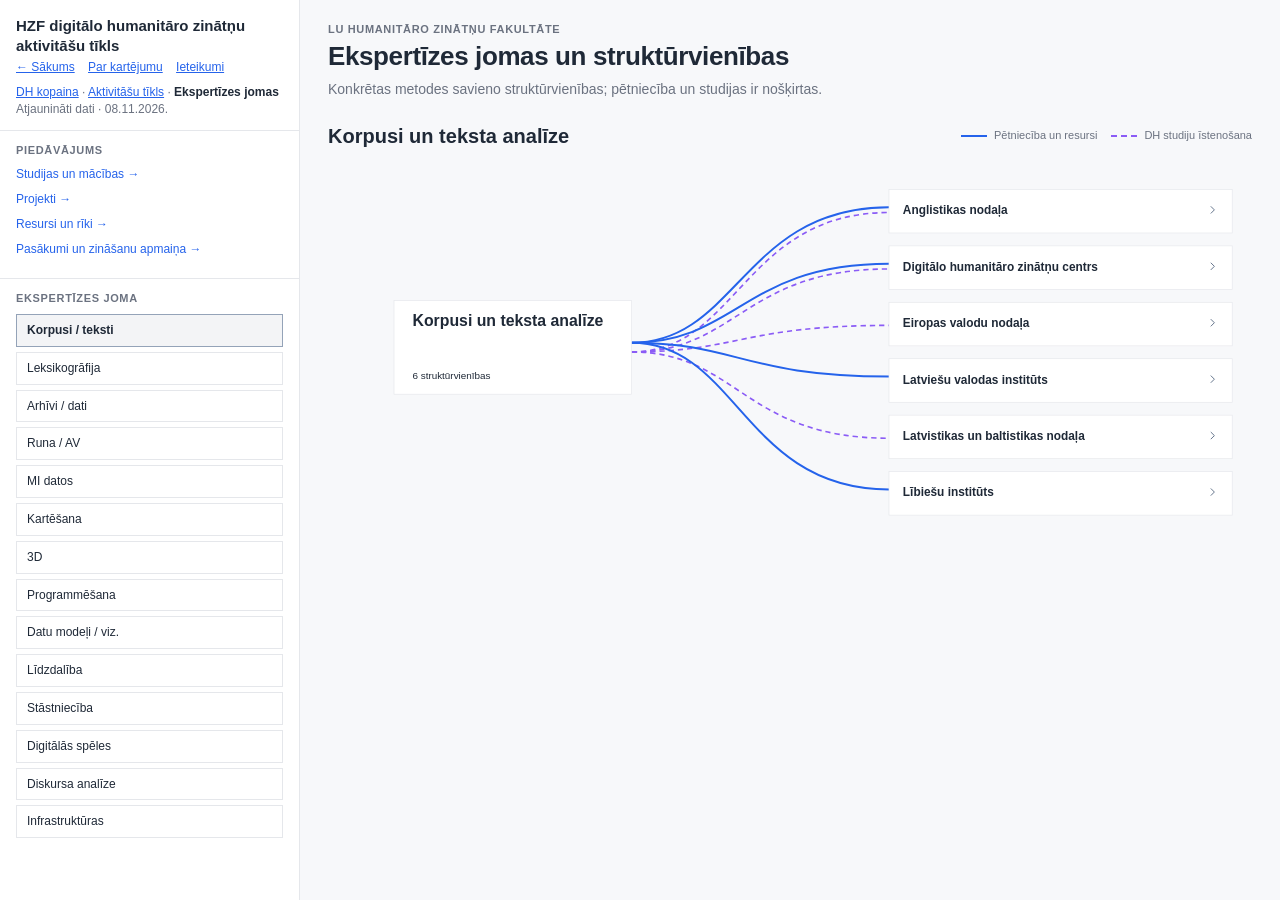
==== HZF_DH_ekspertize.html @ 389b3a1c "Remove primary examples from expertise unit cards" ====
<!DOCTYPE html>
<html lang="lv"><head><meta charset="utf-8"><meta name="viewport" content="width=device-width,initial-scale=1"><title>LU HZF · DH kartējums</title>
<style>
:root{--ink:#142e3b;--muted:#566d78;--paper:#f5f6f2;--line:#d7dfdc;--teal:#087d81;--purple:#6854a4}*{box-sizing:border-box}[hidden]{display:none!important}body{margin:0;background:var(--paper);color:var(--ink);font:16px/1.45 -apple-system,BlinkMacSystemFont,'Segoe UI',Arial,sans-serif}button,a{touch-action:manipulation}button{font:inherit;cursor:pointer}a{color:#075e6a}button:focus-visible,a:focus-visible{outline:3px solid #0d949b;outline-offset:4px}header{padding:25px 4vw 17px;display:flex;align-items:center;justify-content:space-between;gap:20px}.kicker{font-size:12px;letter-spacing:.12em;text-transform:uppercase;color:var(--muted);font-weight:650}h1{font-size:34px;line-height:1.14;letter-spacing:-.025em;margin:6px 0;font-weight:650}.subtitle{color:var(--muted);margin:0;font-size:16px}nav{display:flex;gap:6px;flex-shrink:0}nav a{text-decoration:none;padding:10px 15px;border-radius:5px;font-size:14px;color:var(--ink)}nav .active{background:var(--ink);color:white}main{max-width:1700px;margin:auto;padding:0 4vw 25px}.overview{position:relative;isolation:isolate;padding:7px 0}.branches{position:absolute;inset:0;width:100%;height:100%;z-index:-1;pointer-events:none}.domain-grid{display:grid;grid-template-columns:repeat(3,minmax(0,1fr));gap:110px 40px;padding:18px 0}.domain{position:relative;background:#fff;border:1px solid #d7dfdc;border-radius:10px;box-shadow:0 4px 16px #17333d06;padding:20px 23px 17px;text-align:left;color:var(--ink);min-height:250px;display:flex;flex-direction:column;transition:transform .15s,box-shadow .15s}.domain:hover{transform:translateY(-3px);box-shadow:0 7px 24px #17333d16}.domain:before{content:'';position:absolute;left:23px;right:23px;top:0;height:5px;border-radius:0 0 3px 3px;background:var(--accent)}.domain-top{display:flex;align-items:start;gap:12px}.domain-index{font-size:14px;color:var(--accent);font-weight:650;padding-top:5px}.domain h2{font-size:24px;line-height:1.15;font-weight:600;margin:0 0 9px;letter-spacing:-.02em}.methods{color:var(--muted);font-size:14px;margin:0 0 17px;min-height:40px}.examples{margin:0 0 14px;font-size:17px;line-height:1.45}.examples span{color:var(--accent)}.unitline{margin-top:auto;border-top:1px solid #e3e7e3;padding-top:10px;font-size:13px;color:var(--muted);line-height:1.5}.unitline b{font-weight:550;color:var(--ink)}.hub{position:absolute;left:50%;top:50%;transform:translate(-50%,-50%);padding:12px 34px;background:var(--ink);color:white;border-radius:40px;white-space:nowrap;font-size:21px;font-weight:600;letter-spacing:.04em}.hub small{font-size:12px;color:#c4d9da;font-weight:400;letter-spacing:0;margin-left:16px}.microlegend{display:flex;align-items:center;justify-content:space-between;gap:15px;flex-wrap:wrap;color:var(--muted);font-size:12px;padding:8px 0 0}.microlegend a{text-decoration:none}.subtle{color:var(--muted);font-size:13px}.quietbutton{border:1px solid var(--line);border-radius:5px;background:transparent;color:var(--ink);padding:6px 11px;font-size:13px}.methodbar{display:flex;flex-wrap:wrap;gap:7px;padding:12px 0 18px;border-bottom:1px solid var(--line)}.methodbar button{background:transparent;border:1px solid #c9d6d5;color:var(--ink);border-radius:30px;padding:8px 15px;font-size:14px}.methodbar button[aria-pressed=true]{background:var(--ink);color:white;border-color:var(--ink)}.focusheader{display:flex;justify-content:space-between;align-items:center;margin-top:17px;gap:20px}.focusheader h2{font-size:25px;letter-spacing:-.02em;margin:0;font-weight:600}.legend{display:flex;flex-wrap:wrap;align-items:center;gap:19px;font-size:12px;color:var(--muted)}.legend span{display:flex;align-items:center;gap:7px}.line{width:26px;height:0;border-top:3px solid var(--teal);display:inline-block}.line.study{border-color:var(--purple);border-top-style:dashed}.flow{width:100%;display:block;height:auto;min-height:280px}.flow text{font-family:-apple-system,BlinkMacSystemFont,'Segoe UI',Arial,sans-serif;fill:var(--ink)}.node{cursor:pointer}.node:hover rect{stroke:#3c6e77;stroke-width:2}.faint{opacity:.24}.blank{padding:50px;text-align:center;color:var(--muted)}.hint{font-size:12px;color:var(--muted);margin:0}.actions{display:flex;gap:15px;align-items:center}.scope{margin-top:16px;border-top:1px solid var(--line);padding-top:12px}.scope summary{font-size:13px;color:var(--muted);cursor:pointer}.scope p{font-size:13px;color:var(--muted);max-width:1100px}.scope a{overflow-wrap:anywhere}.scope .extras{display:flex;gap:18px;flex-wrap:wrap}dialog{border:1px solid var(--line);border-radius:9px;width:calc(100% - 40px);max-width:850px;max-height:88vh;background:#fff;color:var(--ink);padding:25px;box-shadow:0 15px 100px #142e3b45}dialog::backdrop{background:#142e3b77}.dhead{display:flex;justify-content:space-between;align-items:start;gap:20px;padding-bottom:10px}dialog h2{margin:5px 0 0;font-size:25px;line-height:1.25}dialog h3{font-size:17px;margin:10px 0}.entry{padding:17px 0;border-top:1px solid var(--line)}.entry p{font-size:14px;margin:6px 0}.tags{display:flex;gap:6px;flex-wrap:wrap;font-size:11px;color:var(--muted)}.tags span{background:#edf2f1;padding:3px 6px;border-radius:3px}.entry details{font-size:12px;margin-top:10px}.entry details li{overflow-wrap:anywhere;margin:5px 0}.entry details summary{cursor:pointer;color:#526e78}.dintro{font-size:14px;color:var(--muted);margin-bottom:17px}.unitfilters{display:flex;flex-wrap:wrap;gap:8px;margin:12px 0}.unitfilters button{border:1px solid var(--line);background:transparent;border-radius:5px;padding:7px 10px;font-size:12px}.unitfilters .selected{background:#e5f0ef;border-color:#568a8b}.printonly{display:none}footer{display:flex;justify-content:space-between;gap:15px;flex-wrap:wrap;font-size:11px;color:var(--muted);margin-top:16px}.overview-title{display:none}
@media(min-width:1600px){.domain{min-height:280px}.domain h2{font-size:28px}.examples{font-size:20px}.unitline{font-size:14px}}
@media(max-width:1100px){header{align-items:start}h1{font-size:28px}nav a{padding:8px 10px}.domain-grid{gap:90px 22px}.domain{padding:18px;min-height:270px}.domain:before{left:18px;right:18px}.domain h2{font-size:21px}.examples{font-size:16px}.unitline{font-size:12px}.hub{font-size:18px}.hub small{display:none}}
@media(max-width:760px){header{flex-direction:column;padding:23px 20px 10px;gap:12px}h1{font-size:27px}main{padding:0 20px 24px}.subtitle{font-size:14px}.domain-grid{grid-template-columns:1fr;gap:16px}.domain{min-height:0}.domain h2{font-size:24px}.methods{min-height:0}.unitline{font-size:13px}.branches,.hub{display:none}.domain-grid{padding-top:14px}.domain-index{font-size:12px}.focusheader{display:block}.legend{margin-top:12px}.methodbar{gap:6px}.methodbar button{font-size:12px;padding:7px 11px}.focusheader h2{font-size:22px}.microlegend{display:block}.microlegend .actions{margin:10px 0}.flow{min-height:0}.scope .extras{display:grid}}
@media print{@page{size:A3 landscape;margin:12mm}*{-webkit-print-color-adjust:exact;print-color-adjust:exact}body{background:var(--paper)}header{padding:0 0 12px}main{padding:0}nav,.actions,.scope,footer,.methodbar,.hint,.microlegend,.dhead button{display:none!important}.domain-grid{gap:82px 25px;padding:10px 0}.domain{min-height:225px;box-shadow:none}.domain h2{font-size:23px}.hub{font-size:18px}.hub small{display:none}.overview{break-inside:avoid}.flow{max-height:600px}.focusheader{margin-top:0}.subtitle{font-size:14px}.domain .unitline{font-size:12px}}

/* Shared appearance with the activity network. */
:root{--ink:#1f2937;--muted:#6b7280;--paper:#f7f8fa;--line:#e5e7eb;--teal:#2563eb;--purple:#8b5cf6}
html,body{height:100%;font-family:-apple-system,BlinkMacSystemFont,"Segoe UI",Roboto,Helvetica,Arial,sans-serif}
body{font-size:14px;line-height:1.4}a{color:#2563eb}
#app{display:flex;height:100vh;overflow:hidden}#sidebar{width:300px;min-width:300px;background:#fff;border-right:1px solid var(--line);overflow:auto}
#sidebar h1{font-size:15px;letter-spacing:0;margin:0;padding:16px 16px 4px;line-height:1.3;font-weight:700}
#sidebar .sub{font-size:12px;color:var(--muted);padding:0 16px 12px}nav{display:inline;line-height:1.45}nav a{padding:0;border-radius:0;font-size:12px;color:#2563eb;text-decoration:underline}nav .active{background:transparent;color:var(--ink);text-decoration:none;font-weight:700;pointer-events:none}
.side-section{padding:12px 16px;border-top:1px solid var(--line)}.side-section h2{font-size:11px;text-transform:uppercase;letter-spacing:.06em;color:var(--muted);margin:0 0 8px}.side-note{font-size:12px;color:var(--muted);margin:8px 0;line-height:1.5}.side-link{font-size:12px}.key{display:flex;align-items:center;gap:9px;font-size:13px;margin:8px 0}.key-dot{width:12px;height:12px;border-radius:50%;background:#10b981}.key-diamond{width:11px;height:11px;background:#2563eb;transform:rotate(45deg)}
main{flex:1;min-width:0;max-width:none;padding:0 28px 20px;overflow:auto;margin:0}header{padding:22px 0 14px;display:block}.kicker{font-size:11px;letter-spacing:.06em}h1{font-size:26px;font-weight:600;margin:5px 0 8px;letter-spacing:-.015em}.subtitle{font-size:14px}
.domain-grid{gap:82px 22px;padding:16px 0}.domain{border:1px solid var(--line);border-radius:8px;box-shadow:none;padding:18px 18px 14px;min-height:248px}.domain:hover{transform:none;box-shadow:0 3px 14px #0000000d;border-color:#10b981}.domain:before{height:3px;left:18px;right:18px}.domain-index{font-size:12px;padding-top:3px}.domain h2{font-size:21px;font-weight:600;letter-spacing:-.01em}.methods{font-size:12px;min-height:34px;margin-bottom:13px}.examples{font-size:15px}.examples span{color:#047857}.unitline{font-size:12px;border-color:var(--line)}.hub{background:#fff;border:1px solid var(--line);color:var(--ink);border-radius:8px;font-size:17px;padding:10px 23px;letter-spacing:0}.hub small{color:var(--muted);font-size:11px}.branches path{stroke:#cbd5e1}.microlegend{font-size:11px}.quietbutton{background:#fff;border-radius:6px}.methodbar{padding:0;border:0;display:grid;gap:5px}.methodbar button{font-size:12px;text-align:left;padding:7px 10px;border:1px solid var(--line);border-radius:6px;background:#fff}.methodbar button:hover{background:#f3f4f6}.methodbar button[aria-pressed=true]{background:#ecfdf5;color:#065f46;border-color:#10b981;font-weight:600}.focusheader{margin-top:8px}.focusheader h2{font-size:20px;letter-spacing:0}.legend{font-size:11px;gap:14px}.line{border-color:#2563eb;border-width:2px}.line.study{border-color:#8b5cf6}.flow{min-height:0}.hint{font-size:11px}.scope p,.scope summary{font-size:12px}.tags span{background:#f3f4f6}dialog{border-color:var(--line);box-shadow:0 6px 24px #00000020;border-radius:10px}dialog::backdrop{background:#11182766}.unitfilters .selected{background:#ecfdf5;border-color:#10b981}footer{font-size:11px}
@media(min-width:1600px){.domain{min-height:260px}.domain h2{font-size:23px}.examples{font-size:16px}}
@media(max-width:1150px) and (min-width:901px){main{padding:0 20px 20px}.domain-grid{grid-template-columns:repeat(2,minmax(0,1fr));gap:18px}.hub,.branches{display:none}.domain{min-height:240px}.focusheader{display:block}.legend{margin-top:10px}}
@media(max-width:900px){html,body{height:auto}#app{display:block;height:auto;overflow:visible}#sidebar{width:100%;min-width:0;overflow:visible}main{overflow:visible;padding:0 20px 20px}header{padding:20px 0 12px}.side-section{padding:10px 16px}#methodSection .methodbar{display:flex;flex-wrap:wrap}#sidebar .side-section:not(#methodSection){display:none}.domain-grid{grid-template-columns:repeat(2,minmax(0,1fr));gap:16px}.hub,.branches{display:none}.domain{min-height:230px}.focusheader{display:block}.legend{margin-top:10px}}
@media(max-width:600px){.domain-grid{grid-template-columns:1fr}.domain{min-height:0}.domain h2{font-size:21px}h1{font-size:24px}.unitline{font-size:12px}.flow{min-height:0}}
@media print{html,body{height:auto}#app{display:block;height:auto;overflow:visible}#sidebar{display:none!important}main{overflow:visible;padding:0}header{padding-top:0}.domain-grid{grid-template-columns:repeat(3,minmax(0,1fr));gap:82px 22px}.hub,.branches{display:block}.domain{min-height:230px}.flow{max-height:600px}}


.course-span{display:flex;align-items:center;gap:24px;justify-content:space-between;padding:16px 18px;margin:18px 0 12px;border:1px solid #e5e7eb;border-left:3px solid #8b5cf6;border-radius:8px;background:#fff}.course-span h2{font-size:17px;margin:0 0 7px}.course-span p{font-size:13px;margin:0;max-width:950px}.course-span .side-note{font-size:11px;margin-top:7px}.course-span button{flex-shrink:0}@media(max-width:760px){.course-span{display:block}.course-span button{margin-top:12px}}

.education-block{margin:18px 0 12px}.education-block>h2{font-size:17px;margin:0 0 10px}.education-grid{display:grid;grid-template-columns:1fr 1fr;gap:18px}.education-grid .course-span{margin:0;display:flex;flex-direction:column;align-items:flex-start;justify-content:space-between;gap:12px;padding:14px 17px}.course-span h3{font-size:16px;margin:0 0 8px}.education-grid .course-span p{font-size:12px}.education-grid .course-span .side-note{font-size:11px}.education-grid .quietbutton{font-size:12px}@media(max-width:1000px){.education-grid{grid-template-columns:1fr}}

.domain-icon{width:25px;height:25px;display:block;color:#64748b}.domain-index{padding-top:0;flex-shrink:0}.domain-top{gap:10px}

.domain,.hub,.course-span,dialog,.quietbutton,.methodbar button,.unitfilters button,.tags span{border-radius:0}.domain:before{display:none}.domain:hover{border-color:#94a3b8;box-shadow:none}.course-span{border-left:1px solid #e5e7eb}.methodbar button[aria-pressed=true]{background:#f3f4f6;border-color:#94a3b8;color:#1f2937}.flow rect{rx:0}

/* Compact overview: six thematic panels around one faculty hub. */
body[data-mode="map"] .overview{max-width:1100px;margin:10px auto 0;padding:25px 0}
body[data-mode="map"] .domain-grid{grid-template-columns:repeat(3,minmax(0,1fr));grid-template-rows:152px 152px;gap:110px 42px;padding:0}
body[data-mode="map"] .domain{min-height:0;height:100%;padding:23px 26px;display:flex;flex-direction:column;justify-content:center;align-items:flex-start;background:#fff;border:1px solid #d9dee5;border-radius:0;box-shadow:none}
body[data-mode="map"] .domain:hover{border-color:#94a3b8;background:#fbfcfd}
body[data-mode="map"] .domain h2{font-size:21px;line-height:1.2;margin:0 0 11px;letter-spacing:-.01em}
body[data-mode="map"] .domain .methods{font-size:13px;line-height:1.45;margin:0;min-height:0;color:#6b7280}
body[data-mode="map"] .hub{display:block;position:absolute;left:50%;top:50%;transform:translate(-50%,-50%);padding:11px 28px;background:#fff;color:#1f2937;border:1px solid #d9dee5;border-radius:0;font-size:22px;font-weight:600;letter-spacing:0;white-space:nowrap}
body[data-mode="map"] .branches{display:block}
body[data-mode="map"] .education-block{max-width:1100px;margin:16px auto 0}
@media(max-width:1150px) and (min-width:901px){body[data-mode="map"] .domain-grid{gap:100px 22px;grid-template-rows:160px 160px}body[data-mode="map"] .domain{padding:17px}body[data-mode="map"] .domain h2{font-size:18px}body[data-mode="map"] .domain .methods{font-size:12px}}
@media(max-width:900px){body[data-mode="map"] .domain-grid{gap:90px 24px}body[data-mode="map"] .domain{padding:18px}body[data-mode="map"] .domain h2{font-size:18px}}
@media(max-width:700px){body[data-mode="map"] .overview{padding:12px 0}body[data-mode="map"] .domain-grid{grid-template-columns:1fr;grid-template-rows:none;gap:14px}body[data-mode="map"] .domain{min-height:115px;padding:20px}body[data-mode="map"] .domain h2{font-size:20px}body[data-mode="map"] .hub,body[data-mode="map"] .branches{display:none}}
@media print{body[data-mode="map"] .domain-grid{grid-template-columns:repeat(3,minmax(0,1fr));grid-template-rows:152px 152px;gap:110px 42px}body[data-mode="map"] .hub,body[data-mode="map"] .branches{display:block}}


body[data-mode="map"] .domain{background:#fff;border-color:var(--group-ink)}body[data-mode="map"] .domain:hover{background:#fff;border-color:var(--group-ink);box-shadow:0 0 0 1px var(--group-ink)}body[data-mode="map"] .domain-heading{display:flex;align-items:flex-start;gap:12px;margin-bottom:12px}body[data-mode="map"] .domain-heading h2{color:var(--group-ink);margin:0}body[data-mode="map"] .domain .domain-icon{color:var(--group-ink);width:27px;height:27px;flex-shrink:0}body[data-mode="map"] .domain .methods{color:#52616f}.domain-heading{width:100%}

.overview-filters{display:flex;gap:8px;flex-wrap:wrap;margin:8px 0 4px}.overview-filters button{font-size:13px;padding:8px 15px;background:#fff;border:1px solid #d9dee5;border-radius:0;color:#4b5563}.overview-filters button[aria-pressed=true]{background:#1f2937;color:#fff;border-color:#1f2937}body[data-mode="map"] .domain{padding:18px 24px}body[data-mode="map"] .domain-heading{margin-bottom:8px}.domain-total{font-size:11px;margin-top:10px;color:var(--group-ink)}.empty-domain{opacity:.45}body[data-mode="map"] .hub{padding:10px 25px;font:600 20px -apple-system,BlinkMacSystemFont,"Segoe UI",Arial,sans-serif;cursor:pointer}#overviewCount{display:block;font-size:11px;font-weight:400;color:#6b7280;margin-top:5px}body[data-mode="map"] .domain-grid{grid-template-rows:170px 170px;gap:110px 42px}
@media(max-width:1150px) and (min-width:901px){body[data-mode="map"] .domain-grid{gap:100px 22px;grid-template-rows:180px 180px}body[data-mode="map"] .domain{padding:16px}}
@media(max-width:700px){body[data-mode="map"] .domain-grid{grid-template-rows:none;gap:14px}body[data-mode="map"] .domain{height:auto;min-height:135px}body[data-mode="map"] .hub{display:block;position:static;transform:none;margin:20px auto 0}.overview-filters button{font-size:12px;padding:8px 11px}}


.overview-filters a{font-size:13px;padding:8px 14px;background:#fff;border:1px solid #d9dee5;color:#2563eb;text-decoration:none}.overview-filters a:hover{background:#f3f4f6}.offer-nav a{display:block;font-size:12px;margin:8px 0;text-decoration:none}@media(max-width:900px){#sidebar .offer-nav{display:block!important}}

body[data-mode="map"] .domain-grid{grid-template-rows:190px 190px}body[data-mode="map"] .domain{padding:22px 24px;justify-content:flex-start;align-items:stretch}body[data-mode="map"] .domain-heading{height:52px;min-height:52px;margin:0 0 12px;align-items:flex-start}body[data-mode="map"] .domain-heading h2{font-size:20px;line-height:25px}body[data-mode="map"] .domain .domain-icon{width:27px;height:27px;flex:0 0 27px}body[data-mode="map"] .domain .methods{height:39px;min-height:39px;font-size:13px;line-height:19px}body[data-mode="map"] .domain-total{margin-top:auto;font-size:11px;line-height:16px}
@media(max-width:1150px) and (min-width:901px){body[data-mode="map"] .domain-grid{grid-template-rows:220px 220px}body[data-mode="map"] .domain{padding:18px 16px}body[data-mode="map"] .domain-heading{height:75px;min-height:75px;gap:9px}body[data-mode="map"] .domain-heading h2{font-size:17px;line-height:23px}body[data-mode="map"] .domain .methods{font-size:12px;height:52px;min-height:52px;line-height:17px}}
@media(max-width:900px) and (min-width:701px){body[data-mode="map"] .domain-grid{grid-template-rows:220px 220px}body[data-mode="map"] .domain{padding:18px 16px}body[data-mode="map"] .domain-heading{height:75px;min-height:75px;gap:9px}body[data-mode="map"] .domain-heading h2{font-size:17px;line-height:23px}body[data-mode="map"] .domain .methods{font-size:12px;height:52px;min-height:52px;line-height:17px}}
@media(max-width:700px){body[data-mode="map"] .domain-grid{grid-template-rows:none;grid-auto-rows:184px}body[data-mode="map"] .domain{height:184px;min-height:184px;padding:20px}body[data-mode="map"] .domain-heading{height:52px;min-height:52px}body[data-mode="map"] .domain-heading h2{font-size:18px;line-height:24px}body[data-mode="map"] .domain .methods{height:42px;min-height:42px;font-size:12px;line-height:18px}}


body[data-mode="map"] .domain-grid{row-gap:150px}body[data-mode="map"] .hub{width:300px;padding:4px 12px 8px;background:#fff;border:0}.hzf-logo{display:block;width:100%;height:auto}#overviewCount{margin-top:0}@media(max-width:700px){body[data-mode="map"] .domain-grid{row-gap:14px}body[data-mode="map"] .hub{max-width:100%;margin:18px auto 0}}

.entry,.offer{position:relative}.affiliation-dot{position:absolute;right:14px;top:14px;width:9px;height:9px;border-radius:50%;background:#9ca3af;box-shadow:0 0 0 3px #fff}.affiliation-dot.active{background:#16a34a}.affiliation-dot:focus-visible{outline:2px solid #2563eb;outline-offset:3px}.entry .tags,.offer-top{padding-right:20px}.course-meta{font-size:12px;color:#566273;margin:6px 0 12px}
</style></head><body data-mode="expert">
<div id="app"><aside id="sidebar">
<h1>HZF digitālo humanitāro zinātņu aktivitāšu tīkls</h1>
<div class="sub"><a href="index.html" style="display:inline-block;margin-bottom:8px">← Sākums</a> <a href="par-kartejumu.html" style="display:inline-block;margin-left:10px;font-size:12px">Par kartējumu</a> <a href="ieteikumi.html" style="margin-left:10px;font-size:12px">Ieteikumi</a><br><nav aria-label="Skati"><a href="HZF_DH_karte.html" id="navMap">DH kopaina</a><span> · </span><a href="HZF_DH_tikls.html" id="navNetwork">Aktivitāšu tīkls</a><span> · </span><a href="HZF_DH_ekspertize.html" id="navExpert">Ekspertīzes jomas</a></nav><br>Atjaunināti dati · 08.11.2026.</div>
<section class="side-section offer-nav"><h2>Piedāvājums</h2><a href="HZF_DH_piedavajums.html?sadala=studies">Studijas un mācības →</a><a href="HZF_DH_piedavajums.html?sadala=projects">Projekti →</a><a href="HZF_DH_piedavajums.html?sadala=resources">Resursi un rīki →</a><a href="HZF_DH_piedavajums.html?sadala=events">Pasākumi un zināšanu apmaiņa →</a></section><section class="side-section" id="methodSection" hidden><h2>Ekspertīzes joma</h2><div class="methodbar" id="methods" aria-label="Izvēlēties ekspertīzes jomu"></div></section>


</aside><main><header><div><div class="kicker">LU Humanitāro zinātņu fakultāte</div><h1 id="pageTitle"></h1><p class="subtitle" id="pageSub"></p></div></header>
<div class="overview-filters" id="overviewFilters" aria-label="Piedāvājuma saraksti"><a href="HZF_DH_piedavajums.html?sadala=studies">Studijas un mācības →</a><a href="HZF_DH_piedavajums.html?sadala=projects">Projekti →</a><a href="HZF_DH_piedavajums.html?sadala=resources">Resursi un rīki →</a><a href="HZF_DH_piedavajums.html?sadala=events">Pasākumi un zināšanu apmaiņa →</a></div><section id="overview" class="overview" aria-label="Sešas DH darbības jomu grupas"><svg class="branches" viewBox="0 0 1400 700" preserveAspectRatio="none" aria-hidden="true"><g fill="none" stroke="#b7cbca" stroke-width="2"><path d="M700 350 C700 300 220 360 220 220"/><path d="M700 350 L700 220"/><path d="M700 350 C700 300 1180 360 1180 220"/><path d="M700 350 C700 400 220 340 220 480"/><path d="M700 350 L700 480"/><path d="M700 350 C700 400 1180 340 1180 480"/></g></svg><div class="domain-grid" id="domains"></div><button type="button" class="hub" id="overviewHub" aria-label="LU Humanitāro zinātņu fakultāte; atvērt visus ierakstus"><img class="hzf-logo" src="[data-uri]" alt="Latvijas Universitātes Humanitāro zinātņu fakultāte"></button></section>
<section id="expert" hidden><div class="focusheader"><h2 id="focusTitle"></h2><div class="legend"><span><i class="line"></i>Pētniecība un resursi</span><span><i class="line study"></i>DH studiju īstenošana</span></div></div><div id="flowWrap"></div></section>



</main></div>
<dialog id="details" aria-labelledby="dialogTitle"><div class="dhead"><div><div class="kicker" id="dialogKicker"></div><h2 id="dialogTitle"></h2></div><button class="quietbutton" id="close" type="button">Aizvērt</button></div><div id="dialogBody"></div></dialog>
<script>
const DATA={"date":"08.11.2026.","basis":"Nodaļu veidnes un doktorantes apkopojums; avotu papildinājumi 07.–08.11.2026.","records":[{"id":"P3","name":"Latviešu diasporas identitātes transformācija: teksts, valoda, digitālā vide (LATDIT)","type":"Projekts","depts":["Anglistikas nodaļa"],"expertUnits":["Anglistikas nodaļa"],"roles":{"Anglistikas nodaļa":"Struktūrvienības norādīta saikne"},"kws":["angļu valoda","latviešu valoda","identitāte un sabiedrība"],"sourceSheet":"Projekti","sourceRow":3,"provenance":"Nodaļu apkopojums","sourceFiles":["DH-aktivitātes-Anglistikas-nodaļa.docx"],"sourceUrls":["https://latdit.lu.lv/"],"period":"2024-09-01 – 2026-02-28","lifecycle":"Noslēgts pēc norādītā termiņa","availability":"","linkStatus":"Korpusa tiešās piekļuves saite nav norādīta","linkNote":"Projekta lapā par piekļuvi precīzākiem korpusa metadatiem norādīta saziņa ar zinātnisko grupu.","affiliation":"","layer":"research","areas":["corpus"],"description":"Projekts un tā digitālais rezultāts – LATDIT korpuss ar latviešu izcelsmes autoru dažādu žanru tekstiem angļu valodā. Korpuss sadalīts piecos subkorpusos: Digitālie teksti, Literārie teksti, Mācību grāmatas, Pētnieciskie teksti un Žurnāli.","affiliationVerified":false,"affiliationEvidence":"Piederības norāde projekta avotā nav atsevišķi pārbaudīta.","resourceName":"LATDIT korpuss","sourceReferences":[{"sheet":"Projekti","row":3},{"sheet":"Digitālie resursi","row":3}]},{"id":"P4","name":"Lasīšanas process digitālajā laikmetā: faktori, kas nosaka veiksmīgu lasīšanu digitālajās ierīcēs","type":"Projekts","depts":["Anglistikas nodaļa"],"expertUnits":["Anglistikas nodaļa"],"roles":{"Anglistikas nodaļa":"Struktūrvienības norādīta saikne"},"kws":["angļu valoda","digitālā lasīšana un mediji"],"sourceSheet":"Projekti","sourceRow":4,"provenance":"Nodaļu apkopojums","sourceFiles":["DH-aktivitātes-Anglistikas-nodaļa.docx"],"sourceUrls":["https://www.lu.lv/zinatne/projekti/nacionalas-programmas-un-projekti/2025-gada-1-konkurss/lasisanas-process-digitalaja-laikmeta-faktori-kas-nosaka-veiksmigu-lasisanu-digitalajas-ierices/"],"period":"2026-01-01 – 2028-12-31","lifecycle":"Īstenošanas periodā","availability":"","linkStatus":"","linkNote":"","affiliation":"","layer":"related","areas":[],"description":"","affiliationVerified":false,"affiliationEvidence":"Piederības norāde projekta avotā nav atsevišķi pārbaudīta."},{"id":"P5","name":"Valodu tehnoloģiju iniciatīva (VTI)","type":"Projekts","depts":["Anglistikas nodaļa","Latviešu valodas institūts","Latvistikas un baltistikas nodaļa"],"expertUnits":["Anglistikas nodaļa","Latviešu valodas institūts","Latvistikas un baltistikas nodaļa"],"roles":{"Anglistikas nodaļa":"Struktūrvienības norādīta saikne","Latviešu valodas institūts":"Struktūrvienības norādīta saikne","Latvistikas un baltistikas nodaļa":"Struktūrvienības norādīta saikne"},"kws":["angļu valoda","valodu tehnoloģijas","digitālie valodas resursi un infrastruktūra","mākslīgais intelekts","tulkošanas tehnoloģijas"],"sourceSheet":"Projekti","sourceRow":5,"provenance":"Nodaļu apkopojums","sourceFiles":["DH-aktivitātes-Anglistikas-nodaļa.docx","DH-aktivitātes-Latviešu-valodas-institūts.docx","DH-aktivitātes-Latvistikas-un-baltistikas-nodaļa.docx"],"sourceUrls":["https://www.vti.lu.lv/"],"period":"2022-07-01 – 2026-06-30","lifecycle":"Noslēgts pēc norādītā termiņa","availability":"","linkStatus":"","linkNote":"","affiliation":"","layer":"research","areas":["corpus","code","lex"],"expert":false,"description":"Valodu tehnoloģiju izstrāde un studiju satura attīstīšana.","affiliationVerified":false,"affiliationEvidence":"Piederības norāde projekta avotā nav atsevišķi pārbaudīta."},{"id":"P6","name":"Atvērtās zināšanu ekosistēmas sabiedriskās zinātnes attīstībai (ȬPEN)","type":"Projekts","depts":["Digitālo humanitāro zinātņu centrs","Lībiešu institūts"],"expertUnits":["Digitālo humanitāro zinātņu centrs"],"roles":{"Digitālo humanitāro zinātņu centrs":"Struktūrvienības norādīta saikne","Lībiešu institūts":"Struktūrvienības norādīta saikne"},"kws":["sabiedriskā un atvērtā zinātne","mākslīgais intelekts","runas tehnoloģijas","latviešu valoda","latgaliešu valoda","lībiešu valoda","kultūras mantojums un digitalizācija"],"sourceSheet":"Projekti","sourceRow":6,"provenance":"Nodaļu apkopojums","sourceFiles":["DH-aktivitātes-Digitālo-humanitāro-zinātņu-centrs.docx","DH-aktivitātes-Lībiešu-institūts.docx"],"sourceUrls":["https://www.hzf.lu.lv/petnieciba/projekti/open/"],"period":"2026-01-01 – 2028-12-31","lifecycle":"Īstenošanas periodā","availability":"","linkStatus":"","linkNote":"","affiliation":"","layer":"research","areas":["ai","speech","participation","infra"],"description":"Valodas un kultūras mantojuma atvērtie dati, rokrakstu un runas atpazīšana, kopienu iesaiste.","affiliationVerified":false,"affiliationEvidence":"Piederības norāde projekta avotā nav atsevišķi pārbaudīta."},{"id":"P7","name":"Mākslīgā intelekta risinājumi universitāšu vadītai sabiedrības iesaistei Ukrainas kultūras mantojuma saglabāšanā (AISTER)","type":"Projekts","depts":["Digitālo humanitāro zinātņu centrs"],"expertUnits":["Digitālo humanitāro zinātņu centrs"],"roles":{"Digitālo humanitāro zinātņu centrs":"Struktūrvienības norādīta saikne"},"kws":["mākslīgais intelekts","sabiedriskā un atvērtā zinātne","kultūras mantojums un digitalizācija","identitāte un sabiedrība"],"sourceSheet":"Projekti","sourceRow":7,"provenance":"Nodaļu apkopojums","sourceFiles":["DH-aktivitātes-Digitālo-humanitāro-zinātņu-centrs.docx"],"sourceUrls":["https://www.hzf.lu.lv/petnieciba/aktualie-projekti/erasmus-ka2-programmas-projekts-aister/"],"period":"2025-02-01 – 2027-05-31","lifecycle":"Īstenošanas periodā","availability":"","linkStatus":"","linkNote":"","affiliation":"","layer":"research","areas":["ai","archive","participation"],"description":"MI un sabiedrības līdzdalības risinājumi kultūras mantojuma dokumentēšanai un saglabāšanai.","affiliationVerified":false,"affiliationEvidence":"Piederības norāde projekta avotā nav atsevišķi pārbaudīta."},{"id":"P8","name":"Digitālie resursi un mākslīgā intelekta tehnoloģijas latviešu valodas ilgtspējai (DigiLATE)","type":"Projekts","depts":["Digitālo humanitāro zinātņu centrs","Latviešu valodas institūts","Latvistikas un baltistikas nodaļa"],"expertUnits":["Digitālo humanitāro zinātņu centrs","Latviešu valodas institūts","Latvistikas un baltistikas nodaļa"],"roles":{"Digitālo humanitāro zinātņu centrs":"Struktūrvienības norādīta saikne","Latviešu valodas institūts":"Struktūrvienības norādīta saikne","Latvistikas un baltistikas nodaļa":"Struktūrvienības norādīta saikne"},"kws":["digitālie valodas resursi un infrastruktūra","latgaliešu valoda","latviešu valoda","runas tehnoloģijas","mākslīgais intelekts","tekstu korpuss"],"sourceSheet":"Projekti","sourceRow":8,"provenance":"Nodaļu apkopojums","sourceFiles":["DH-aktivitātes-Digitālo-humanitāro-zinātņu-centrs.docx","DH-aktivitātes-Latviešu-valodas-institūts.docx","DH-aktivitātes-Latvistikas-un-baltistikas-nodaļa.docx"],"sourceUrls":["https://www.lzp.gov.lv/lv/projekts/digitalie-resursi-un-maksliga-intelekta-tehnologijas-latviesu-valodas-ilgtspejai"],"period":"2025-12-22 – 2028-12-21","lifecycle":"Īstenošanas periodā","availability":"","linkStatus":"","linkNote":"","affiliation":"","layer":"research","areas":["corpus","speech","ai","infra"],"expert":false,"description":"Valodu korpusu, runas un mākslīgā intelekta risinājumu izstrāde.","affiliationVerified":false,"affiliationEvidence":"Piederības norāde projekta avotā nav atsevišķi pārbaudīta."},{"id":"P9","name":"NAMS. Latviskā identitāte un zināšanu stratēģijas kā sabiedrības noturības resurss","type":"Projekts","depts":["Digitālo humanitāro zinātņu centrs"],"expertUnits":["Digitālo humanitāro zinātņu centrs"],"roles":{"Digitālo humanitāro zinātņu centrs":"Struktūrvienības norādīta saikne"},"kws":["identitāte un sabiedrība","kultūras mantojums un digitalizācija"],"sourceSheet":"Projekti","sourceRow":9,"provenance":"Nodaļu apkopojums","sourceFiles":["DH-aktivitātes-Digitālo-humanitāro-zinātņu-centrs.docx"],"sourceUrls":["https://lulfmi.lv/petijumi/projekti/nams-latviska-identitate-un-zinasanu-strategijas-ka-sabiedribas-noturibas-resurss"],"period":"2025-12-22 – 2028-12-21","lifecycle":"Īstenošanas periodā","availability":"","linkStatus":"","linkNote":"","affiliation":"","layer":"research","areas":["archive"],"description":"Teiku digitālās platformas attīstīšana projekta ietvaros.","affiliationVerified":false,"affiliationEvidence":"Piederības norāde projekta avotā nav atsevišķi pārbaudīta."},{"id":"P10","name":"Vācu-baltu–vācu-igauņu-latviešu valodu vārdnīca","type":"Projekts","depts":["Eiropas valodu nodaļa"],"expertUnits":["Eiropas valodu nodaļa"],"roles":{"Eiropas valodu nodaļa":"Struktūrvienības norādīta saikne"},"kws":["elektroniskā vārdnīca","vācu valoda","latviešu valoda","citas valodas","vācbaltiešu kultūra","valodas vēsture"],"sourceSheet":"Projekti","sourceRow":10,"provenance":"Nodaļu apkopojums","sourceFiles":["DH-aktivitātes-Eiropas-valodu-nodaļa.docx"],"sourceUrls":["https://arhiiv.eki.ee/dict/bss/bss.html"],"period":"2016 – 2019","lifecycle":"Neaktīvs","lifecycleVerifiedOn":"09.11.2026.","availability":"","linkStatus":"","linkNote":"","affiliation":"","layer":"research","areas":["lex"],"periodNote":"Excel norādīti 2016–2019; nodaļas veidne apraksta līdzdalību kopš 2016. gada arī šobrīd. Periods jāprecizē.","description":"Elektroniskas vārdnīcas šķirkļu veidošana un pilnveide.","affiliationVerified":false,"affiliationEvidence":"Piederības norāde projekta avotā nav atsevišķi pārbaudīta."},{"id":"P11","name":"Institutum Herderianum Rigense: Herdera institūts Rīgā kā zinātnes tīkls Eiropas zinātnes tīklojumā","type":"Projekts","depts":["Filozofijas un ētikas nodaļa"],"expertUnits":["Filozofijas un ētikas nodaļa"],"roles":{"Filozofijas un ētikas nodaļa":"Struktūrvienības norādīta saikne"},"kws":["kultūras mantojums un digitalizācija","datubāze","digitālie valodas resursi un infrastruktūra","vācu valoda","vācbaltiešu kultūra","zinātnes vēsture","Latvijas vēsture"],"sourceSheet":"Projekti","sourceRow":11,"provenance":"Nodaļu apkopojums","sourceFiles":["DH-aktivitātes-Filozofijas-un-ētikas-nodaļa.docx"],"sourceUrls":["https://www.lzp.gov.lv/lv/projekts/institutum-herderianum-rigense-herdera-instituts-riga-ka-zinatnes-tikls-eiropas-zinatnes-tiklojuma"],"period":"2020-12-01 – 2021-12-02","lifecycle":"Noslēgts pēc norādītā termiņa","availability":"","linkStatus":"","linkNote":"","affiliation":"","layer":"research","areas":["archive"],"description":"Zinātnes vēstures materiālu strukturēšana HeInRi datubāzē.","affiliationVerified":false,"affiliationEvidence":"Piederības norāde projekta avotā nav atsevišķi pārbaudīta."},{"id":"P12","name":"Pēctrimdas fenomens: transformācijas un pielāgošanās latviešu trimdas kopienā pēc 1991. gada","type":"Projekts","depts":["Filozofijas un socioloģijas institūts"],"expertUnits":["Filozofijas un socioloģijas institūts"],"roles":{"Filozofijas un socioloģijas institūts":"Struktūrvienības norādīta saikne"},"kws":["kultūras mantojums un digitalizācija"],"sourceSheet":"Projekti","sourceRow":12,"provenance":"Nodaļu apkopojums","sourceFiles":["DH-aktivitātes-Filozofijas-un-socioloģijas-institūts.docx"],"sourceUrls":["https://www.lzp.gov.lv/lv/projekts/pectrimdas-fenomens-transformacijas-un-pielagosanas-latviesu-trimdas-kopiena-pec-1991-gada"],"period":"2025-01-01 – 2027-12-31","lifecycle":"Īstenošanas periodā","availability":"","linkStatus":"","linkNote":"","affiliation":"","layer":"research","areas":["archive"],"description":"Digitālu biogrāfisko interviju un metadatu strukturēšana un iekļaušana Nacionālās mutvārdu vēstures krājumā.","affiliationVerified":false,"affiliationEvidence":"Piederības norāde projekta avotā nav atsevišķi pārbaudīta."},{"id":"P13","name":"Atvērtas un FAIR principiem atbilstīgas digitālo humanitāro zinātņu ekosistēmas attīstība Latvijā (DHELI)","type":"Projekts","depts":["Latviešu valodas institūts","Lībiešu institūts"],"expertUnits":["Latviešu valodas institūts","Lībiešu institūts"],"roles":{"Latviešu valodas institūts":"Struktūrvienības norādīta saikne","Lībiešu institūts":"Struktūrvienības norādīta saikne"},"kws":["digitālie rīki un programmēšana","digitālie valodas resursi un infrastruktūra"],"sourceSheet":"Projekti","sourceRow":13,"provenance":"Nodaļu apkopojums","sourceFiles":["DH-aktivitātes-Latviešu-valodas-institūts.docx","DH-aktivitātes-Lībiešu-institūts.docx"],"sourceUrls":["https://www.digitalhumanities.lv/projekti/DHELI/"],"period":"2022-12-15 – 2025-12-14","lifecycle":"Noslēgts pēc norādītā termiņa","availability":"","linkStatus":"","linkNote":"","affiliation":"","layer":"research","areas":["infra"],"expert":false,"description":"Humanitāro zinātņu digitālo resursu integrācija un FAIR datu ekosistēmas attīstība.","affiliationVerified":false,"affiliationEvidence":"Piederības norāde projekta avotā nav atsevišķi pārbaudīta."},{"id":"P14","name":"Humanitāro zinātņu digitālie resursi: integrācija un attīstība","type":"Projekts","depts":["Latviešu valodas institūts","Lībiešu institūts"],"expertUnits":["Latviešu valodas institūts","Lībiešu institūts"],"roles":{"Latviešu valodas institūts":"Struktūrvienības norādīta saikne","Lībiešu institūts":"Struktūrvienības norādīta saikne"},"kws":["digitālie rīki un programmēšana","digitālie valodas resursi un infrastruktūra"],"sourceSheet":"Projekti","sourceRow":14,"provenance":"Nodaļu apkopojums","sourceFiles":["DH-aktivitātes-Latviešu-valodas-institūts.docx","DH-aktivitātes-Lībiešu-institūts.docx"],"sourceUrls":["https://www.digitalhumanities.lv/projekti/DHVPP/"],"period":"2020-10-05 – 2022-10-04","lifecycle":"Noslēgts pēc norādītā termiņa","availability":"","linkStatus":"","linkNote":"","affiliation":"","layer":"research","areas":["infra"],"expert":false,"description":"Humanitāro zinātņu digitālo resursu integrācija un attīstība.","affiliationVerified":false,"affiliationEvidence":"Piederības norāde projekta avotā nav atsevišķi pārbaudīta."},{"id":"P15","name":"Mūsdienu latviešu valodas izpēte un valodas tehnoloģiju attīstība (LATE)","type":"Projekts","depts":["Latviešu valodas institūts","Latvistikas un baltistikas nodaļa"],"expertUnits":["Latviešu valodas institūts","Latvistikas un baltistikas nodaļa"],"roles":{"Latviešu valodas institūts":"Struktūrvienības norādīta saikne","Latvistikas un baltistikas nodaļa":"Struktūrvienības norādīta saikne"},"kws":["digitālie valodas resursi un infrastruktūra","latviešu valoda"],"sourceSheet":"Projekti","sourceRow":15,"provenance":"Nodaļu apkopojums","sourceFiles":["DH-aktivitātes-Latviešu-valodas-institūts.docx","DH-aktivitātes-Latvistikas-un-baltistikas-nodaļa.docx"],"sourceUrls":["https://www.digitalhumanities.lv/projekti/vpp-late/"],"period":"2021-12-20 – 2024-12-19","lifecycle":"Noslēgts pēc norādītā termiņa","availability":"","linkStatus":"","linkNote":"","affiliation":"","layer":"research","areas":["corpus","infra"],"expert":false,"description":"Valodas datu un tehnoloģiju izstrāde.","affiliationVerified":false,"affiliationEvidence":"Piederības norāde projekta avotā nav atsevišķi pārbaudīta."},{"id":"P16","name":"Vikingu laikmets Latvijā: stapdisciplināra izpēte","type":"Projekts","depts":["Latvijas vēstures institūts"],"expertUnits":["Latvijas vēstures institūts"],"roles":{"Latvijas vēstures institūts":"Struktūrvienības norādīta saikne"},"kws":["datu analīze un vizualizācija","digitālā pētniecība","Latvijas vēsture"],"sourceSheet":"Projekti","sourceRow":16,"provenance":"Nodaļu apkopojums","sourceFiles":["DH-aktivitātes-Latvijas-vēstures-institūts.docx"],"sourceUrls":["https://www.lvi.lu.lv/petnieciba/projekti/vikingu-laikmets-latvija-starpdisciplinara-izpete/"],"period":"2023-01-01 – 2025-12-31","lifecycle":"Noslēgts pēc norādītā termiņa","availability":"","linkStatus":"","linkNote":"","affiliation":"","layer":"review","areas":[],"description":"","affiliationVerified":false,"affiliationEvidence":"Piederības norāde projekta avotā nav atsevišķi pārbaudīta."},{"id":"P17","name":"Latviešu valodas morfēmu un vārddarināšanas modeļu datubāze","type":"Projekts","depts":["Latvistikas un baltistikas nodaļa"],"expertUnits":["Latvistikas un baltistikas nodaļa"],"roles":{"Latvistikas un baltistikas nodaļa":"Struktūrvienības norādīta saikne"},"kws":["datubāze","datu analīze un vizualizācija","latviešu valoda","morfoloģija un vārddarināšana","digitālie rīki un programmēšana"],"sourceSheet":"Projekti","sourceRow":17,"provenance":"Nodaļu apkopojums","sourceFiles":["DH-aktivitātes-Latvistikas-un-baltistikas-nodaļa.docx"],"sourceUrls":["https://www.dlmdm.lu.lv/"],"period":"2023-04-01 – 2026-03-31","lifecycle":"Noslēgts pēc norādītā termiņa","availability":"","linkStatus":"","linkNote":"","affiliation":"","layer":"research","areas":["lex","viz"],"description":"Morfēmu un vārddarināšanas modeļu datubāzes veidošana.","affiliationVerified":false,"affiliationEvidence":"Piederības norāde projekta avotā nav atsevišķi pārbaudīta."},{"id":"P18","name":"Daudzfunkcionāla lībiešu valodas vārdnīca","type":"Projekts","depts":["Lībiešu institūts"],"expertUnits":["Lībiešu institūts"],"roles":{"Lībiešu institūts":"Struktūrvienības norādīta saikne"},"kws":["elektroniskā vārdnīca","lībiešu valoda","digitālie valodas resursi un infrastruktūra"],"sourceSheet":"Projekti","sourceRow":18,"provenance":"Nodaļu apkopojums","sourceFiles":["DH-aktivitātes-Lībiešu-institūts.docx"],"sourceUrls":["https://www.lu.lv/en/zinatne/projekti/nacionalas-programmas-un-projekti/letonika-latviskas-un-eiropeiskas-sabiedribas-attistibai/daudzfunkcionala-libiesu-valodas-vardnica/"],"period":"2021-12-20 – 2024-12-19","lifecycle":"Noslēgts pēc norādītā termiņa","availability":"","linkStatus":"","linkNote":"","affiliation":"","layer":"research","areas":["lex"],"description":"Digitālas daudzfunkcionālas lībiešu valodas vārdnīcas izstrāde.","affiliationVerified":false,"affiliationEvidence":"Piederības norāde projekta avotā nav atsevišķi pārbaudīta."},{"id":"P19","name":"Kritiski mazu resursu valodas pieejamības uzlabošana: MI balstītas pieejas lībiešu valodas datu sintēzei un iegūšanai","type":"Projekts","depts":["Lībiešu institūts"],"expertUnits":["Lībiešu institūts"],"roles":{"Lībiešu institūts":"Struktūrvienības norādīta saikne"},"kws":["runas tehnoloģijas","lībiešu valoda","mākslīgais intelekts"],"sourceSheet":"Projekti","sourceRow":19,"provenance":"Nodaļu apkopojums","sourceFiles":["DH-aktivitātes-Lībiešu-institūts.docx"],"sourceUrls":["https://www.lu.lv/zinatne/projekti/atveselosanas-un-noturibas-mehanisma-projekti/atbalsts-petniekiem-projektiem/kritiski-mazu-resursu-valodas-pieejamibas-uzlabosana-mi-balstitas-pieejas-libiesu-valodas-datu-sintezei-un-iegusanai/"],"period":"2024-09-01 – 2026-02-28","lifecycle":"Noslēgts pēc norādītā termiņa","availability":"","linkStatus":"","linkNote":"","affiliation":"","layer":"research","areas":["speech","ai"],"description":"MI pieejas lībiešu valodas datu iegūšanai un sintēzei.","affiliationVerified":false,"affiliationEvidence":"Piederības norāde projekta avotā nav atsevišķi pārbaudīta."},{"id":"P20","name":"Lībiešu valodas resursi un pētījumi lībiešu valodas apguvēju un lietojuma atbalstam","type":"Projekts","depts":["Lībiešu institūts"],"expertUnits":["Lībiešu institūts"],"roles":{"Lībiešu institūts":"Struktūrvienības norādīta saikne"},"kws":["digitālie valodas resursi un infrastruktūra","lībiešu valoda","digitālie rīki un programmēšana"],"sourceSheet":"Projekti","sourceRow":20,"provenance":"Nodaļu apkopojums","sourceFiles":["DH-aktivitātes-Lībiešu-institūts.docx"],"sourceUrls":["https://www.lzp.gov.lv/lv/projekts/libiesu-valodas-resursi-un-petijumi-libiesu-valodas-apguveju-un-lietojuma-atbalstam"],"period":"2025-12-22 – 2028-12-21","lifecycle":"Īstenošanas periodā","availability":"","linkStatus":"","linkNote":"","affiliation":"","layer":"research","areas":["corpus","lex","infra"],"description":"Lībiešu valodas digitālo resursu attīstība.","affiliationVerified":false,"affiliationEvidence":"Piederības norāde projekta avotā nav atsevišķi pārbaudīta."},{"id":"P21","name":"Dzīve un nāve dzelzs laikmetā Latvijā (5. – 12. gadsimts): bioarheoloģisks pētījums","type":"Projekts","depts":["Latvijas vēstures institūts"],"expertUnits":["Latvijas vēstures institūts"],"roles":{"Latvijas vēstures institūts":"Struktūrvienības norādīta saikne"},"kws":["datu analīze un vizualizācija","digitālā pētniecība","Latvijas vēsture"],"sourceSheet":"Projekti","sourceRow":21,"provenance":"Nodaļu apkopojums","sourceFiles":["DH-aktivitātes-Latvijas-vēstures-institūts.docx"],"sourceUrls":["https://www.lu.lv/zinatne/projekti/nacionalas-programmas-un-projekti/2025-gada-1-konkurss/dzive-un-nave-dzelzs-laikmeta-latvija-5-12-gadsimts-bioarheologisks-petijums/"],"period":"2026-01-01 – 2028-12-31","lifecycle":"Īstenošanas periodā","availability":"","linkStatus":"","linkNote":"","affiliation":"","layer":"review","areas":[],"description":"","affiliationVerified":false,"affiliationEvidence":"Piederības norāde projekta avotā nav atsevišķi pārbaudīta."},{"id":"P22","name":"Nezināmie latviešu personvārdi: nepētīto latviešu antroponīmu diahroniska izpēte globālai integrācijai un atvērtai piekļuvei","type":"Projekts","depts":["Latviešu valodas institūts"],"expertUnits":["Latviešu valodas institūts"],"roles":{"Latviešu valodas institūts":"Struktūrvienības norādīta saikne"},"kws":["elektroniskā vārdnīca","latviešu valoda","valodas vēsture","onomastika un dialektoloģija"],"sourceSheet":"Projekti","sourceRow":22,"provenance":"Nodaļu apkopojums","sourceFiles":["DH-aktivitātes-Latviešu-valodas-institūts.docx"],"sourceUrls":["https://www.lu.lv/zinatne/projekti/nacionalas-programmas-un-projekti/2025-gada-1-konkurss/nezinamie-latviesu-personvardi-nepetito-latviesu-antroponimu-diahroniska-izpete-globalai-integracijai-un-atvertai-piekluvei/"],"period":"2026-01-01 – 2028-12-31","lifecycle":"Īstenošanas periodā","availability":"","linkStatus":"","linkNote":"","affiliation":"","layer":"research","areas":["lex"],"description":"Antroponīmu dati, digitāla vārdnīca un atvērta piekļuve.","affiliationVerified":false,"affiliationEvidence":"Piederības norāde projekta avotā nav atsevišķi pārbaudīta."},{"id":"P23","name":"Aizmirstie filozofi: Ērika Zēla un Kurts Štafenhāgens Rīgas Herdera institūtā un pasaulē","type":"Projekts","depts":["Filozofijas un ētikas nodaļa","Latvijas vēstures institūts","Starpdisciplinārais Vācijas pētījumu centrs","Vēstures un arheoloģijas nodaļa"],"expertUnits":["Filozofijas un ētikas nodaļa","Latvijas vēstures institūts","Starpdisciplinārais Vācijas pētījumu centrs","Vēstures un arheoloģijas nodaļa"],"roles":{"Filozofijas un ētikas nodaļa":"Struktūrvienības norādīta saikne","Latvijas vēstures institūts":"Struktūrvienības norādīta saikne","Starpdisciplinārais Vācijas pētījumu centrs":"Struktūrvienības norādīta saikne","Vēstures un arheoloģijas nodaļa":"Struktūrvienības norādīta saikne"},"kws":["datu analīze un vizualizācija","zinātnes vēsture","vācu valoda","vācbaltiešu kultūra","Latvijas vēsture"],"sourceSheet":"Projekti","sourceRow":23,"provenance":"Nodaļu apkopojums","sourceFiles":["DH-aktivitātes-Filozofijas-un-ētikas-nodaļa.docx","DH-aktivitātes-Latvijas-vēstures-institūts.docx","DH-aktivitātes-Starpdisciplinārais-Vācijas-pētījumu-centrs.docx","DH-aktivitātes-Vēstures-un-arheoloģijas-nodaļa.docx"],"sourceUrls":["https://www.lu.lv/en/zinatne/projekti/nacionalas-programmas-un-projekti/flpp-2023-gada-konkurss/aizmirstie-filozofi-erika-zela-un-kurts-stafenhagens-rigas-herdera-instituta-un-pasaule"],"period":"2024-01-01 – 2026-12-31","lifecycle":"Īstenošanas periodā","availability":"","linkStatus":"","linkNote":"","affiliation":"","layer":"review","areas":[],"description":"","affiliationVerified":false,"affiliationEvidence":"Piederības norāde projekta avotā nav atsevišķi pārbaudīta."},{"id":"P24","name":"Cilvēciskāki čatboti: komunikācijā balstīti risinājumi lietotāju pieredzes uzlabošanai","type":"Projekts","depts":["Filozofijas un socioloģijas institūts"],"expertUnits":["Filozofijas un socioloģijas institūts"],"roles":{"Filozofijas un socioloģijas institūts":"Struktūrvienības norādīta saikne"},"kws":["mākslīgais intelekts"],"sourceSheet":"Projekti","sourceRow":24,"provenance":"Nodaļu apkopojums","sourceFiles":["DH-aktivitātes-Filozofijas-un-socioloģijas-institūts.docx"],"sourceUrls":["https://www.lu.lv/en/zinatne/projekti/nacionalas-programmas-un-projekti/flpp-2021-gada-konkurss/cilveciskaki-catboti-komunikacija-balstiti-risinajumi-lietotaju-pieredzes-uzlabosanai/"],"period":"2022-01-03 – 2024-12-30","lifecycle":"Noslēgts pēc norādītā termiņa","availability":"","linkStatus":"","linkNote":"","affiliation":"","layer":"related","areas":[],"description":"","affiliationVerified":false,"affiliationEvidence":"Piederības norāde projekta avotā nav atsevišķi pārbaudīta."},{"id":"P25","name":"Interneta lietošanas paternu ietekme uz jauniešu kognitīvo stilu attīstību","type":"Projekts","depts":["Filozofijas un socioloģijas institūts"],"expertUnits":["Filozofijas un socioloģijas institūts"],"roles":{"Filozofijas un socioloģijas institūts":"Struktūrvienības norādīta saikne"},"kws":["datu analīze un vizualizācija","digitālā lasīšana un mediji"],"sourceSheet":"Projekti","sourceRow":25,"provenance":"Nodaļu apkopojums","sourceFiles":["DH-aktivitātes-Filozofijas-un-socioloģijas-institūts.docx"],"sourceUrls":["https://www.lu.lv/en/zinatne/projekti/nacionalas-programmas-un-projekti/flpp-2021-gada-konkurss/interneta-lietosanas-paternu-ietekme-uz-jauniesu-kognitivo-stilu-attistibu/"],"period":"2022-01-03 – 2024-12-30","lifecycle":"Noslēgts pēc norādītā termiņa","availability":"","linkStatus":"","linkNote":"","affiliation":"","layer":"related","areas":[],"description":"","affiliationVerified":false,"affiliationEvidence":"Piederības norāde projekta avotā nav atsevišķi pārbaudīta."},{"id":"P26","name":"Latviešu literatūra kā piederība: personības, poētika un publiskā telpa (LITBEL)","type":"Projekts","depts":["Latvistikas un baltistikas nodaļa"],"expertUnits":["Latvistikas un baltistikas nodaļa"],"roles":{"Latvistikas un baltistikas nodaļa":"Struktūrvienības norādīta saikne"},"kws":["digitālā lasīšana un mediji","literatūra","mākslīgais intelekts","digitālie rīki un programmēšana"],"sourceSheet":"Projekti","sourceRow":26,"provenance":"Nodaļu apkopojums","sourceFiles":["DH-aktivitātes-Latvistikas-un-baltistikas-nodaļa.docx"],"sourceUrls":["https://lulfmi.lv/petijumi/projekti/litbel-latviesu-literatura-ka-piederiba-personibas-poetika-un-publiska-telpa"],"period":"2025-12-22 – 2028-12-21","lifecycle":"Īstenošanas periodā","availability":"","linkStatus":"","linkNote":"","affiliation":"","layer":"review","areas":[],"description":"","affiliationVerified":false,"affiliationEvidence":"Piederības norāde projekta avotā nav atsevišķi pārbaudīta."},{"id":"P27","name":"Latviešu valoda laikā, telpā un sabiedrībā (LaTS)","type":"Projekts","depts":["Latviešu valodas institūts"],"expertUnits":["Latviešu valodas institūts"],"roles":{"Latviešu valodas institūts":"Struktūrvienības norādīta saikne"},"kws":["digitālie valodas resursi un infrastruktūra","latviešu valoda"],"sourceSheet":"Projekti","sourceRow":27,"provenance":"Nodaļu apkopojums","sourceFiles":["DH-aktivitātes-Latviešu-valodas-institūts.docx"],"sourceUrls":["https://lavi.lu.lv/vpp-lats/"],"period":"2025-12-22 – 2028-12-21","lifecycle":"Īstenošanas periodā","availability":"","linkStatus":"","linkNote":"","affiliation":"","layer":"research","areas":["lex","infra"],"description":"Latviešu valodas digitālo resursu attīstība.","affiliationVerified":false,"affiliationEvidence":"Piederības norāde projekta avotā nav atsevišķi pārbaudīta."},{"id":"P28","name":"Latviešu personvārdu vēsturiskā vārdnīca: digitāla pieeja un atvērtie dati (LaGiN)","type":"Projekts","depts":["Latviešu valodas institūts"],"expertUnits":["Latviešu valodas institūts"],"roles":{"Latviešu valodas institūts":"Struktūrvienības norādīta saikne"},"kws":["elektroniskā vārdnīca","latviešu valoda","valodas vēsture","onomastika un dialektoloģija"],"sourceSheet":"Projekti","sourceRow":28,"provenance":"Nodaļu apkopojums","sourceFiles":["DH-aktivitātes-Latviešu-valodas-institūts.docx"],"sourceUrls":["https://www.lu.lv/zinatne/projekti/atveselosanas-un-noturibas-mehanisma-projekti/atbalsts-petniekiem-projektiem/latviesu-personvardu-vesturiska-vardnica-digitala-pieeja-un-atvertie-dati-lagin/"],"period":"2024-09-01 – 2026-02-28","lifecycle":"Noslēgts pēc norādītā termiņa","availability":"","linkStatus":"","linkNote":"","affiliation":"","layer":"research","areas":["lex"],"description":"Vēsturisku personvārdu digitālās vārdnīcas un atvērto datu izstrāde.","affiliationVerified":false,"affiliationEvidence":"Piederības norāde projekta avotā nav atsevišķi pārbaudīta."},{"id":"P29","name":"Manaizvēle.lv – Platforma vērtīborientētai līdzdalībai un sabiedriskajai uzticībai Latvijā","type":"Projekts","depts":["Vēstures un arheoloģijas nodaļa"],"expertUnits":["Vēstures un arheoloģijas nodaļa"],"roles":{"Vēstures un arheoloģijas nodaļa":"Struktūrvienības norādīta saikne"},"kws":["digitālie valodas resursi un infrastruktūra","sabiedriskā un atvērtā zinātne"],"sourceSheet":"Projekti","sourceRow":29,"provenance":"Nodaļu apkopojums","sourceFiles":["DH-aktivitātes-Vēstures-un-arheoloģijas-nodaļa.docx"],"sourceUrls":["https://manaizvele.lu.lv/"],"period":"2026-01-01 – 2028-12-31","lifecycle":"Aktīvs","lifecycleVerifiedOn":"09.11.2026.","availability":"","linkStatus":"","linkNote":"","affiliation":"","layer":"review","areas":[],"description":"","affiliationVerified":false,"affiliationEvidence":"Piederības norāde projekta avotā nav atsevišķi pārbaudīta.","url":"https://manaizvele.lu.lv/"},{"id":"P30","name":"Vācu valoda un literatūra Baltijā. Valodas vēsture un autobiogrāfiskā rakstniecība transnacionālā un reģionālā skatījumā","type":"Projekts","depts":["Eiropas valodu nodaļa"],"expertUnits":["Eiropas valodu nodaļa"],"roles":{"Eiropas valodu nodaļa":"Struktūrvienības norādīta saikne"},"kws":["vācu valoda","literatūra","digitālie mācību materiāli"],"sourceSheet":"Projekti","sourceRow":30,"provenance":"Papildināts no avotiem","sourceFiles":["DH-aktivitātes-Eiropas-valodu-nodaļa.docx"],"sourceUrls":["https://www.lu.lv/zinatne/projekti/nacionalas-programmas-un-projekti/2025-gada-1-konkurss/vacu-valoda-un-literatura-baltija-valodas-vesture-un-autobiografiska-rakstnieciba-transnacionala-un-regionala-skatijuma/"],"period":"2026-01-01 – 2028-12-31","lifecycle":"Plānots / izstrāde nav apstiprināta","availability":"","linkStatus":"","linkNote":"","affiliation":"","layer":"pedagogy","areas":[],"planned":true,"description":"","affiliationVerified":false,"affiliationEvidence":"Piederības norāde projekta avotā nav atsevišķi pārbaudīta."},{"id":"P31","name":"Intergenerational resilience stories strengthening EU preparedness at European borderland HEIs (LINNAEA)","type":"Projekts","depts":["Digitālo humanitāro zinātņu centrs"],"expertUnits":["Digitālo humanitāro zinātņu centrs"],"roles":{"Digitālo humanitāro zinātņu centrs":"Projekta partneris; LU vada WP3, kurā ietilpst digitālā stāstniecība."},"kws":["digitālā stāstniecība","dzīvesstāsti","kultūras atmiņa","sabiedrības iesaiste","atvērtie izglītības resursi","mantojuma digitalizācija"],"sourceSheet":"Projekti","sourceRow":31,"provenance":"Papildināts no avotiem","sourceFiles":["KA220-HED-4B1D6883_application (1).pdf, 23., 43.–49. lpp."],"sourceUrls":[],"period":"2026-10-01 – 2029-05-31","lifecycle":"Aktīvs","lifecycleVerifiedOn":"09.11.2026.","availability":"","linkStatus":"","linkNote":"","affiliation":"","layer":"research","areas":["storytelling","archive","participation"],"expert":true,"description":"Digitālā stāstniecība: starppaaudžu dzīvesstāstu vākšana, digitāla dokumentēšana un pārveide multimediālos stāstos.","affiliationVerified":false,"affiliationEvidence":"Piederības norāde projekta avotā nav atsevišķi pārbaudīta."},{"id":"P32","name":"Etnogrāfs, sabiedrība, māksla: etnoloģijas un mākslas simbioze un padomju koloniālisma diskurss Latvijā","type":"Projekts","depts":["Latvijas vēstures institūts"],"expertUnits":["Latvijas vēstures institūts"],"roles":{"Latvijas vēstures institūts":"Struktūrvienības norādīta saikne"},"kws":["mākslas vēsture","etnoloģija","datu kopa","kultūras mantojums un digitalizācija"],"sourceSheet":"Projekti","sourceRow":32,"provenance":"Papildināts no avotiem","sourceFiles":["DH-aktivitātes-Latvijas-vēstures-institūts.docx"],"sourceUrls":["https://www.lvi.lu.lv/petnieciba/projekti/etnografs-sabiedriba-maksla-etnologijas-un-makslas-simbioze-un-padomju-kolonialisma-diskurss-latvija/"],"period":"2024-01-01 – 2026-12-31","lifecycle":"Īstenošanas periodā","availability":"","linkStatus":"","linkNote":"","affiliation":"","layer":"review","areas":[],"description":"","affiliationVerified":false,"affiliationEvidence":"Piederības norāde projekta avotā nav atsevišķi pārbaudīta."},{"id":"R4","name":"Tilde vārdnīca Latviešu - Angļu","type":"Digitālais resurss","depts":["Anglistikas nodaļa"],"expertUnits":["Anglistikas nodaļa"],"roles":{"Anglistikas nodaļa":"Struktūrvienības norādīta saikne"},"kws":["elektroniskā vārdnīca","latviešu valoda","angļu valoda"],"sourceSheet":"Digitālie resursi","sourceRow":4,"provenance":"Nodaļu apkopojums","sourceFiles":["DH-aktivitātes-Anglistikas-nodaļa.docx"],"sourceUrls":["https://www.letonika.lv/groups/?g=2"],"period":"","lifecycle":"","availability":"publisks","linkStatus":"Atveras – vispārīga lapa","linkNote":"Saite atver Letonika vārdnīcu kopskatu, ne konkrētās latviešu–angļu vārdnīcas aprakstu.","affiliation":"Lapā norādīta Tilde. Anglistikas nodaļas ieguldījums vai piederība HZF šajā lapā nav apliecināta.","layer":"review","areas":[],"description":"","affiliationVerified":false,"affiliationEvidence":"Lapā norādīta Tilde. Anglistikas nodaļas ieguldījums vai piederība HZF šajā lapā nav apliecināta."},{"id":"R5","name":"LPT teiku korpuss","type":"Digitālais resurss","depts":["Digitālo humanitāro zinātņu centrs"],"expertUnits":["Digitālo humanitāro zinātņu centrs"],"roles":{"Digitālo humanitāro zinātņu centrs":"Struktūrvienības norādīta saikne"},"kws":["tekstu korpuss","kultūras mantojums un digitalizācija"],"sourceSheet":"Digitālie resursi","sourceRow":5,"provenance":"Nodaļu apkopojums","sourceFiles":["DH-aktivitātes-Digitālo-humanitāro-zinātņu-centrs.docx"],"sourceUrls":["http://hdl.handle.net/20.500.12574/147","https://repository.clarin.lv/repository/xmlui/handle/20.500.12574/147","https://research.lu.lv/lv/datasets/latvian-folk-legend-corpus-of-lpt-in-latvian/"],"period":"","lifecycle":"","availability":"publisks","linkStatus":"Atveras","linkNote":"Pastāvīgā hdl saite atver CLARIN ierakstu ar datu kopas aprakstu.","affiliation":"Izdevējos norādīts LU DHC; ieraksts ievietots HZF valodas un kultūras mantojuma datu kolekcijā.","layer":"research","areas":["corpus","archive"],"description":"","affiliationVerified":true,"affiliationEvidence":"Izdevējos norādīts LU DHC; ieraksts ievietots HZF valodas un kultūras mantojuma datu kolekcijā.","researchDatasetUrl":"https://research.lu.lv/lv/datasets/latvian-folk-legend-corpus-of-lpt-in-latvian/"},{"id":"R6","name":"Interaktīvs studiju materiāls par vācu valodu Baltijā un vācu literatūru Baltijā","type":"Digitālais resurss","depts":["Eiropas valodu nodaļa"],"expertUnits":["Eiropas valodu nodaļa"],"roles":{"Eiropas valodu nodaļa":"Struktūrvienības norādīta saikne"},"kws":["digitālie valodas resursi un infrastruktūra","vācu valoda","literatūra"],"sourceSheet":"Digitālie resursi","sourceRow":6,"provenance":"Nodaļu apkopojums","sourceFiles":["DH-aktivitātes-Eiropas-valodu-nodaļa.docx"],"sourceUrls":[],"period":"","lifecycle":"Plānots / izstrāde nav apstiprināta","availability":"izstrādes stadijā","linkStatus":"Nav saites","linkNote":"URL nav norādīts; apkopojumā materiāls aprakstīts kā izstrādē.","affiliation":"Publisku resursu un tajā redzamo institucionālo piederību nevar pārbaudīt.","layer":"pedagogy","areas":[],"planned":true,"description":"","affiliationVerified":false,"affiliationEvidence":"Publisku resursu un tajā redzamo institucionālo piederību nevar pārbaudīt."},{"id":"R7","name":"Digitāls latīņu-latviešu valodas resurss","type":"Digitālais resurss","depts":["Eiropas valodu nodaļa"],"expertUnits":["Eiropas valodu nodaļa"],"roles":{"Eiropas valodu nodaļa":"Struktūrvienības norādīta saikne"},"kws":["elektroniskā vārdnīca","latviešu valoda","citas valodas"],"sourceSheet":"Digitālie resursi","sourceRow":7,"provenance":"Nodaļu apkopojums","sourceFiles":["DH-aktivitātes-Eiropas-valodu-nodaļa.docx"],"sourceUrls":[],"period":"","lifecycle":"Plānots / izstrāde nav apstiprināta","availability":"iecerēts; izstrādes statuss jāprecizē","linkStatus":"Nav saites","linkNote":"URL nav norādīts; ieceri nevar pārbaudīt kā jau pieejamu digitālu resursu.","affiliation":"Bez publiskas resursa adreses piederības norāde nav pārbaudāma.","layer":"research","areas":["lex"],"planned":true,"expert":false,"description":"","affiliationVerified":false,"affiliationEvidence":"Bez publiskas resursa adreses piederības norāde nav pārbaudāma."},{"id":"R8","name":"HeInRi","type":"Digitālais resurss","depts":["Filozofijas un ētikas nodaļa"],"expertUnits":["Filozofijas un ētikas nodaļa"],"roles":{"Filozofijas un ētikas nodaļa":"Struktūrvienības norādīta saikne"},"kws":["kultūras mantojums un digitalizācija","zinātnes vēsture","Latvijas vēsture","vācbaltiešu kultūra"],"sourceSheet":"Digitālie resursi","sourceRow":8,"provenance":"Nodaļu apkopojums","sourceFiles":["DH-aktivitātes-Filozofijas-un-ētikas-nodaļa.docx"],"sourceUrls":["https://www.heinri.lv/"],"period":"","lifecycle":"","availability":"publisks","linkStatus":"Neatveras kā resurss","linkNote":"Tīmekļa pārbaudē saite novirza uz hostinga lapu “Account Suspended”; tiešā pārlūkā arī domēna atrisināšanas kļūda.","affiliation":"Resursa saturs nav pieejams; HZF / struktūrvienības norādi pašā resursā nevar pārbaudīt.","layer":"research","areas":["archive"],"description":"","affiliationVerified":false,"affiliationEvidence":"Resursa saturs nav pieejams; HZF / struktūrvienības norādi pašā resursā nevar pārbaudīt."},{"id":"R9","name":"Nacionālās mutvārdu vēstures krājums","type":"Digitālais resurss","depts":["Filozofijas un socioloģijas institūts"],"expertUnits":["Filozofijas un socioloģijas institūts"],"roles":{"Filozofijas un socioloģijas institūts":"Struktūrvienības norādīta saikne"},"kws":["datubāze","digitālie valodas resursi un infrastruktūra","datu analīze un vizualizācija","kultūras mantojums un digitalizācija"],"sourceSheet":"Digitālie resursi","sourceRow":9,"provenance":"Nodaļu apkopojums","sourceFiles":["DH-aktivitātes-Filozofijas-un-socioloģijas-institūts.docx"],"sourceUrls":["https://mutvarduvesture.lv/kolekcijas"],"period":"","lifecycle":"","availability":"ierobežots","linkStatus":"Atveras","linkNote":"Atveras kolekciju apraksti; tas neapliecina brīvu piekļuvi visiem arhīva materiāliem.","affiliation":"Krājuma veidošana saistīta ar LU Filozofijas un socioloģijas institūtu un asociāciju “Dzīvesstāsts”. HZF pieminēta studentu dalības kontekstā vienā ekspedīcijā, ne kā krājuma pašreizējā institucionālā piederība.","layer":"research","areas":["archive","speech"],"description":"","affiliationVerified":true,"affiliationEvidence":"Krājuma veidošana saistīta ar LU Filozofijas un socioloģijas institūtu un asociāciju “Dzīvesstāsts”. HZF pieminēta studentu dalības kontekstā vienā ekspedīcijā, ne kā krājuma pašreizējā institucionālā piederība."},{"id":"R10","name":"Mūsdienu latviešu valodas vārdnīca","type":"Digitālais resurss","depts":["Latviešu valodas institūts"],"expertUnits":["Latviešu valodas institūts"],"roles":{"Latviešu valodas institūts":"Struktūrvienības norādīta saikne"},"kws":["elektroniskā vārdnīca","latviešu valoda"],"sourceSheet":"Digitālie resursi","sourceRow":10,"provenance":"Nodaļu apkopojums","sourceFiles":["DH-aktivitātes-Latviešu-valodas-institūts.docx"],"sourceUrls":["https://mlvv.tezaurs.lv/"],"period":"","lifecycle":"","availability":"publisks","linkStatus":"Atveras","linkNote":"Atveras vārdnīcas vietne.","affiliation":"Vārdnīcas sastādītājs norādīts kā LU Humanitāro zinātņu fakultātes Latviešu valodas institūts.","layer":"research","areas":["lex"],"description":"","affiliationVerified":true,"affiliationEvidence":"Vārdnīcas sastādītājs norādīts kā LU Humanitāro zinātņu fakultātes Latviešu valodas institūts."},{"id":"R11","name":"Latviešu valodas vēsturiskā vārdnīca (16.–17. gadsimts)","type":"Digitālais resurss","depts":["Latviešu valodas institūts"],"expertUnits":["Latviešu valodas institūts"],"roles":{"Latviešu valodas institūts":"Struktūrvienības norādīta saikne"},"kws":["elektroniskā vārdnīca","latviešu valoda","valodas vēsture"],"sourceSheet":"Digitālie resursi","sourceRow":11,"provenance":"Nodaļu apkopojums","sourceFiles":["DH-aktivitātes-Latviešu-valodas-institūts.docx"],"sourceUrls":["https://lvvv.tezaurs.lv/"],"period":"","lifecycle":"","availability":"publisks","linkStatus":"Atveras","linkNote":"Atveras vēsturiskās vārdnīcas vietne.","affiliation":"Kājene: LU HZF Latviešu valodas institūts.","layer":"research","areas":["lex"],"description":"","affiliationVerified":true,"affiliationEvidence":"Kājene: LU HZF Latviešu valodas institūts."},{"id":"R12","name":"Latviešu valodas seno tekstu korpuss SENIE","type":"Digitālais resurss","depts":["Latviešu valodas institūts"],"expertUnits":["Latviešu valodas institūts"],"roles":{"Latviešu valodas institūts":"Struktūrvienības norādīta saikne"},"kws":["tekstu korpuss","latviešu valoda","valodas vēsture"],"sourceSheet":"Digitālie resursi","sourceRow":12,"provenance":"Nodaļu apkopojums","sourceFiles":["DH-aktivitātes-Latviešu-valodas-institūts.docx"],"sourceUrls":["https://korpuss.lv/id/Senie"],"period":"","lifecycle":"","availability":"publisks","linkStatus":"Atveras","linkNote":"Atveras korpusa apraksts un piekļuves informācija.","affiliation":"Veidotājos nosaukts HZF Latviešu valodas institūts un HZF; norādīti arī sadarbības partneri.","layer":"research","areas":["corpus"],"description":"","affiliationVerified":true,"affiliationEvidence":"Veidotājos nosaukts HZF Latviešu valodas institūts un HZF; norādīti arī sadarbības partneri."},{"id":"R13","name":"Latviešu personvārdu vēsturiskā vārdnīca","type":"Digitālais resurss","depts":["Latviešu valodas institūts"],"expertUnits":["Latviešu valodas institūts"],"roles":{"Latviešu valodas institūts":"Struktūrvienības norādīta saikne"},"kws":["elektroniskā vārdnīca","digitālie valodas resursi un infrastruktūra","latviešu valoda","valodas vēsture","onomastika un dialektoloģija"],"sourceSheet":"Digitālie resursi","sourceRow":13,"provenance":"Nodaļu apkopojums","sourceFiles":["DH-aktivitātes-Latviešu-valodas-institūts.docx"],"sourceUrls":["https://personvardi.lu.lv/"],"period":"","lifecycle":"","availability":"publisks","linkStatus":"Atveras","linkNote":"Pārlūkā ielādējas vārdnīca un sadaļa par vārdnīcu.","affiliation":"Kājenē norādīts LU HZF Latviešu valodas institūts.","layer":"research","areas":["lex"],"description":"","affiliationVerified":true,"affiliationEvidence":"Kājenē norādīts LU HZF Latviešu valodas institūts."},{"id":"R14","name":"Interaktīvā latviešu valodas dialektu karte","type":"Digitālais resurss","depts":["Latviešu valodas institūts"],"expertUnits":["Latviešu valodas institūts"],"roles":{"Latviešu valodas institūts":"Struktūrvienības norādīta saikne"},"kws":["telpiskās un 3D metodes","datu analīze un vizualizācija","onomastika un dialektoloģija"],"sourceSheet":"Digitālie resursi","sourceRow":14,"provenance":"Nodaļu apkopojums","sourceFiles":["DH-aktivitātes-Latviešu-valodas-institūts.docx"],"sourceUrls":["https://dialekti.lu.lv"],"period":"","lifecycle":"","availability":"publisks","linkStatus":"Atveras","linkNote":"Pārlūkā ielādējas interaktīvā vietne.","affiliation":"Sadaļā “Par mums”, logo un kājenē norādīts LU Latviešu valodas institūts; HZF nosaukums nav pievienots.","layer":"research","areas":["map"],"description":"","affiliationVerified":true,"affiliationEvidence":"Sadaļā “Par mums”, logo un kājenē norādīts LU Latviešu valodas institūts; HZF nosaukums nav pievienots."},{"id":"R15","name":"Apvidvārdu talka","type":"Digitālais resurss","depts":["Latviešu valodas institūts"],"expertUnits":["Latviešu valodas institūts"],"roles":{"Latviešu valodas institūts":"Struktūrvienības norādīta saikne"},"kws":["sabiedriskā un atvērtā zinātne","onomastika un dialektoloģija"],"sourceSheet":"Digitālie resursi","sourceRow":15,"provenance":"Nodaļu apkopojums","sourceFiles":["DH-aktivitātes-Latviešu-valodas-institūts.docx"],"sourceUrls":["https://apvidvardi.lu.lv/"],"period":"","lifecycle":"","availability":"publisks","linkStatus":"Resurss neatveras – aizsardzības lapa","linkNote":"Gan tiešā pieprasījumā, gan pārlūkā redzama BunkerWeb aizsardzības sākumlapa, ne Apvidvārdu talka. HTTP 200 šeit neapliecina resursa pieejamību.","affiliation":"Aizsardzības lapā nav resursa satura vai piederības norādes. Tas pats par sevi nepierāda pastāvīgu resursa slēgšanu.","layer":"research","areas":["lex","participation"],"description":"","affiliationVerified":false,"affiliationEvidence":"Aizsardzības lapā nav resursa satura vai piederības norādes. Tas pats par sevi nepierāda pastāvīgu resursa slēgšanu."},{"id":"R16","name":"Vietvārdu talka","type":"Digitālais resurss","depts":["Latviešu valodas institūts"],"expertUnits":["Latviešu valodas institūts"],"roles":{"Latviešu valodas institūts":"Struktūrvienības norādīta saikne"},"kws":["sabiedriskā un atvērtā zinātne","onomastika un dialektoloģija"],"sourceSheet":"Digitālie resursi","sourceRow":16,"provenance":"Nodaļu apkopojums","sourceFiles":["DH-aktivitātes-Latviešu-valodas-institūts.docx"],"sourceUrls":["https://vietvardi.lu.lv"],"period":"","lifecycle":"","availability":"publisks","linkStatus":"Atveras","linkNote":"Pārlūkā ielādējas vietne un datubāzes apraksts.","affiliation":"Kontaktos un sadaļā “Par datubāzi” norādīts LU Latviešu valodas institūts; HZF nosaukums nav minēts.","layer":"research","areas":["map","participation"],"description":"","affiliationVerified":true,"affiliationEvidence":"Kontaktos un sadaļā “Par datubāzi” norādīts LU Latviešu valodas institūts; HZF nosaukums nav minēts."},{"id":"R17","name":"Latviešu 18. gadsimta tekstu pilotkonvertors","type":"Digitālais resurss","depts":["Latviešu valodas institūts"],"expertUnits":["Latviešu valodas institūts"],"roles":{"Latviešu valodas institūts":"Struktūrvienības norādīta saikne"},"kws":["digitālie rīki un programmēšana","latviešu valoda","valodas vēsture"],"sourceSheet":"Digitālie resursi","sourceRow":17,"provenance":"Nodaļu apkopojums","sourceFiles":["DH-aktivitātes-Latviešu-valodas-institūts.docx"],"sourceUrls":["https://repository.clarin.lv/repository/xmlui/handle/20.500.12574/140"],"period":"","lifecycle":"","availability":"publisks","linkStatus":"Atveras","linkNote":"Atveras CLARIN rīka ieraksts.","affiliation":"Izdevējos norādīts Latvian Language Institute, Faculty of Humanities, University of Latvia; arī LU MII AiLab.","layer":"research","areas":["corpus"],"description":"","affiliationVerified":true,"affiliationEvidence":"Izdevējos norādīts Latvian Language Institute, Faculty of Humanities, University of Latvia; arī LU MII AiLab."},{"id":"R18","name":"Vietvārdu kartotēka","type":"Digitālais resurss","depts":["Latviešu valodas institūts"],"expertUnits":["Latviešu valodas institūts"],"roles":{"Latviešu valodas institūts":"Struktūrvienības norādīta saikne"},"kws":["datu analīze un vizualizācija","onomastika un dialektoloģija"],"sourceSheet":"Digitālie resursi","sourceRow":18,"provenance":"Nodaļu apkopojums","sourceFiles":["DH-aktivitātes-Latviešu-valodas-institūts.docx"],"sourceUrls":["https://storage.delibero.org/lvi/"],"period":"","lifecycle":"","availability":"ierobežots","linkStatus":"Nav pārbaudāma – noildze","linkNote":"Atkārtotā tiešā pieprasījumā un pārlūkā savienojuma noildze. Iespējami piekļuves vai tīkla ierobežojumi; pastāvīga nedarbošanās nav pierādīta.","affiliation":"Pārbaudes laikā resursa lapa neielādējas.","layer":"research","areas":["archive"],"description":"","affiliationVerified":false,"affiliationEvidence":"Pārbaudes laikā resursa lapa neielādējas."},{"id":"R19","name":"Apvidvārdu kartotēka","type":"Digitālais resurss","depts":["Latviešu valodas institūts"],"expertUnits":["Latviešu valodas institūts"],"roles":{"Latviešu valodas institūts":"Struktūrvienības norādīta saikne"},"kws":["datu analīze un vizualizācija","onomastika un dialektoloģija"],"sourceSheet":"Digitālie resursi","sourceRow":19,"provenance":"Nodaļu apkopojums","sourceFiles":["DH-aktivitātes-Latviešu-valodas-institūts.docx"],"sourceUrls":[],"period":"","lifecycle":"","availability":"ierobežots","linkStatus":"Nav saites","linkNote":"URL nav norādīts; apkopojumā norādīta ierobežota piekļuve.","affiliation":"Piederības norāde pašā resursā nav pārbaudāma bez piekļuves adreses.","layer":"research","areas":["archive"],"description":"","affiliationVerified":false,"affiliationEvidence":"Piederības norāde pašā resursā nav pārbaudāma bez piekļuves adreses."},{"id":"R20","name":"Dialektologu ekspedīciju audioieraksti","type":"Digitālais resurss","depts":["Latviešu valodas institūts"],"expertUnits":["Latviešu valodas institūts"],"roles":{"Latviešu valodas institūts":"Struktūrvienības norādīta saikne"},"kws":["datu analīze un vizualizācija","kultūras mantojums un digitalizācija","latviešu valoda","onomastika un dialektoloģija"],"sourceSheet":"Digitālie resursi","sourceRow":20,"provenance":"Nodaļu apkopojums","sourceFiles":["DH-aktivitātes-Latviešu-valodas-institūts.docx"],"sourceUrls":[],"period":"","lifecycle":"","availability":"ierobežots","linkStatus":"Nav saites","linkNote":"URL nav norādīts; apkopojumā norādīta ierobežota piekļuve.","affiliation":"Piederības norāde pašā resursā nav pārbaudāma bez piekļuves adreses.","layer":"research","areas":["archive","speech"],"description":"","affiliationVerified":false,"affiliationEvidence":"Piederības norāde pašā resursā nav pārbaudāma bez piekļuves adreses."},{"id":"R21","name":"LU HZF Latvijas vēstures institūta Arheoloģisko materiālu krātuve","type":"Digitālais resurss","depts":["Latvijas vēstures institūts"],"expertUnits":["Latvijas vēstures institūts"],"roles":{"Latvijas vēstures institūts":"Struktūrvienības norādīta saikne"},"kws":["datubāze"],"sourceSheet":"Digitālie resursi","sourceRow":21,"provenance":"Nodaļu apkopojums","sourceFiles":["DH-aktivitātes-Latvijas-vēstures-institūts.docx"],"sourceUrls":["https://www.lvi.lu.lv/kratuves-un-laboratorija/arheologisko-materialu-kratuve/uzkrato-materialu-datubazes/"],"period":"","lifecycle":"","availability":"ierobežots","linkStatus":"Atveras – apraksta lapa","linkNote":"Saite ved uz krātuves datubāžu aprakstu institūta vietnē, ne tieši uz publiski lietojamu datubāzi.","affiliation":"Vietnē skaidri norādīts Latvijas vēstures institūts un LU; HZF nosaukums pārbaudītās lapas tekstā nav minēts.","layer":"research","areas":["archive"],"description":"","affiliationVerified":true,"affiliationEvidence":"Vietnē skaidri norādīts Latvijas vēstures institūts un LU; HZF nosaukums pārbaudītās lapas tekstā nav minēts."},{"id":"R22","name":"Latviešu valodas morfēmu un vārddarināšanas modeļu datubāze","type":"Digitālais resurss","depts":["Latvistikas un baltistikas nodaļa"],"expertUnits":["Latvistikas un baltistikas nodaļa"],"roles":{"Latvistikas un baltistikas nodaļa":"Struktūrvienības norādīta saikne"},"kws":["morfoloģija un vārddarināšana","latviešu valoda","datu analīze un vizualizācija"],"sourceSheet":"Digitālie resursi","sourceRow":22,"provenance":"Nodaļu apkopojums","sourceFiles":["DH-aktivitātes-Latvistikas-un-baltistikas-nodaļa.docx"],"sourceUrls":["http://hdl.handle.net/20.500.12574/155","https://research.lu.lv/lv/datasets/database-of-latvian-morphemes-and-derivational-models-dlmdm/"],"period":"","lifecycle":"","availability":"publisks","linkStatus":"Atveras","linkNote":"Pastāvīgā hdl saite atver CLARIN datubāzes ierakstu.","affiliation":"Aprakstā norādīta Department of Latvian and Baltic Studies, Faculty of Humanities, University of Latvia; arī HZF kolekcija.","layer":"research","areas":["lex","viz"],"description":"","affiliationVerified":true,"affiliationEvidence":"Aprakstā norādīta Department of Latvian and Baltic Studies, Faculty of Humanities, University of Latvia; arī HZF kolekcija.","researchDatasetUrl":"https://research.lu.lv/lv/datasets/database-of-latvian-morphemes-and-derivational-models-dlmdm/"},{"id":"R23","name":"Lībiešu valodas un kultūras resursu platforma “livonian.tech”","type":"Digitālais resurss","depts":["Lībiešu institūts"],"expertUnits":["Lībiešu institūts"],"roles":{"Lībiešu institūts":"Struktūrvienības norādīta saikne"},"kws":["lībiešu valoda","kultūras mantojums un digitalizācija","digitālie valodas resursi un infrastruktūra","datubāze","tekstu korpuss"],"sourceSheet":"Digitālie resursi","sourceRow":23,"provenance":"Nodaļu apkopojums","sourceFiles":["DH-aktivitātes-Lībiešu-institūts.docx"],"sourceUrls":["https://livonian.tech/"],"period":"","lifecycle":"","availability":"publisks","linkStatus":"Atveras","linkNote":"Atveras platforma un sadaļa “Par platformu”.","affiliation":"Aprakstā un vizuālajā identitātē norādīts LU Lībiešu institūts; HZF nosaukums nav minēts.","layer":"research","areas":["corpus","lex","speech","archive"],"description":"Lībiešu valodas un kultūras resursu platforma ar strukturētiem valodas, arhīvu un kultūras datiem.","affiliationVerified":true,"affiliationEvidence":"Aprakstā un vizuālajā identitātē norādīts LU Lībiešu institūts; HZF nosaukums nav minēts."},{"id":"R24","name":"Sanskrita-angļu-latviešu terminu (elektroniskā) datubāze","type":"Digitālais resurss","depts":["Starptautiskais Indijas studiju centrs"],"expertUnits":["Starptautiskais Indijas studiju centrs"],"roles":{"Starptautiskais Indijas studiju centrs":"Struktūrvienības norādīta saikne"},"kws":["datubāze","elektroniskā vārdnīca","citas valodas","latviešu valoda"],"sourceSheet":"Digitālie resursi","sourceRow":24,"provenance":"Nodaļu apkopojums","sourceFiles":["DH-aktivitātes-Starptautiskais-Indijas-studiju-centrs.docx"],"sourceUrls":["https://www.sanskrits.org/"],"period":"","lifecycle":"","availability":"publisks","linkStatus":"Atveras","linkNote":"Atveras terminu datubāze.","affiliation":"Vietnes uzturētāji: Latvijas Universitāte un LU Starptautiskais Indijas studiju institūts (LU SISI). HZF nav minēta; lietots “institūts”, ne pašreizējais “centrs”.","layer":"research","areas":["lex"],"description":"","affiliationVerified":true,"affiliationEvidence":"Vietnes uzturētāji: Latvijas Universitāte un LU Starptautiskais Indijas studiju institūts (LU SISI). HZF nav minēta; lietots “institūts”, ne pašreizējais “centrs”."},{"id":"R25","name":"Teikas – latviešu teiku digitālā platforma","type":"Digitālais resurss","depts":["Digitālo humanitāro zinātņu centrs"],"expertUnits":["Digitālo humanitāro zinātņu centrs"],"roles":{"Digitālo humanitāro zinātņu centrs":"Struktūrvienības norādīta saikne"},"kws":["tekstu korpuss","kultūras mantojums un digitalizācija","datu analīze un vizualizācija","telpiskās un 3D metodes","datu modelēšana un vizualizācija"],"sourceSheet":"Digitālie resursi","sourceRow":25,"provenance":"Papildināts no avotiem","sourceFiles":["DH-aktivitātes-Digitālo-humanitāro-zinātņu-centrs.docx"],"sourceUrls":["https://dhc.lu.lv/teikas/","https://dhc.lu.lv/teikas/par-projektu/"],"period":"","lifecycle":"","availability":"publiski pieejama; izstrādē","linkStatus":"Atveras","linkNote":"Atveras teiku platforma un projekta apraksts.","affiliation":"Sadaļā “Par projektu” skaidri norādīts: platforma tiek veidota LU HZF Digitālo humanitāro zinātņu centrā.","layer":"research","areas":["archive","map","viz"],"description":"Teiku izpētes platforma ar strukturētiem teiku datiem, metadatiem, kartēšanu un datu vizualizāciju.","affiliationVerified":true,"affiliationEvidence":"Sadaļā “Par projektu” skaidri norādīts: platforma tiek veidota LU HZF Digitālo humanitāro zinātņu centrā."},{"id":"R26","name":"aiRA","type":"Digitālais resurss","depts":["Digitālo humanitāro zinātņu centrs"],"expertUnits":["Digitālo humanitāro zinātņu centrs"],"roles":{"Digitālo humanitāro zinātņu centrs":"Struktūrvienības norādīta saikne"},"kws":["rokraksta atpazīšana","mākslīgais intelekts","TEI XML","kultūras mantojums un digitalizācija"],"sourceSheet":"Digitālie resursi","sourceRow":26,"provenance":"Papildināts no avotiem","sourceFiles":["DH-aktivitātes-Digitālo-humanitāro-zinātņu-centrs.docx"],"sourceUrls":["https://dhc.lu.lv/aiRA/","https://dhc.lu.lv/"],"period":"","lifecycle":"","availability":"publisks rīks; izmantošanai vajadzīga lietotāja API atslēga","linkStatus":"Atveras","linkNote":"Pārlūkā ielādējas rīks un Info sadaļa. Transkribēšana ar lietotāja API atslēgu nav testēta.","affiliation":"Info sadaļā skaidri norādīts, ka rīku izveidojis LU DHC projektā ȬPEN (ZDA-LIP 2025/2). HZF nosaukums nav minēts.","layer":"research","areas":["ai","code"],"description":"Manuskriptu atšifrēšanas un attēlu aprakstu veidošanas rīks.","affiliationVerified":true,"affiliationEvidence":"Info sadaļā skaidri norādīts, ka rīku izveidojis LU DHC projektā ȬPEN (ZDA-LIP 2025/2). HZF nosaukums nav minēts."},{"id":"R27","name":"digitalhumanities.lv","type":"Digitālais resurss","depts":["Digitālo humanitāro zinātņu centrs"],"expertUnits":["Digitālo humanitāro zinātņu centrs"],"roles":{"Digitālo humanitāro zinātņu centrs":"Struktūrvienības norādīta saikne"},"kws":["digitālie valodas resursi un infrastruktūra","DH komunikācija","sadarbība"],"sourceSheet":"Digitālie resursi","sourceRow":27,"provenance":"Papildināts no avotiem","sourceFiles":["DH-aktivitātes-Digitālo-humanitāro-zinātņu-centrs.docx"],"sourceUrls":["https://digitalhumanities.lv/","https://digitalhumanities.lv/lv/par-mums/"],"period":"","lifecycle":"","availability":"publisks","linkStatus":"Atveras","linkNote":"Atveras platforma un sadaļa “Par mums”.","affiliation":"“Par mums” DHC norādīts kā platformas izstrādātājs un koordinētājs; dots arī links uz DHC HZF vietnē. HZF nosaukums pašā tekstā nav minēts.","layer":"research","areas":["infra"],"description":"","affiliationVerified":true,"affiliationEvidence":"“Par mums” DHC norādīts kā platformas izstrādātājs un koordinētājs; dots arī links uz DHC HZF vietnē. HZF nosaukums pašā tekstā nav minēts."},{"id":"R28","name":"ResearchGames.eu","type":"Digitālais resurss","depts":["Digitālo humanitāro zinātņu centrs"],"expertUnits":["Digitālo humanitāro zinātņu centrs"],"roles":{"Digitālo humanitāro zinātņu centrs":"Struktūrvienības norādīta saikne"},"kws":["digitālās spēles","sabiedrības iesaiste","kultūras mantojums un digitalizācija","zinātnes komunikācija"],"sourceSheet":"Digitālie resursi","sourceRow":28,"provenance":"Papildināts no avotiem","sourceFiles":["DH-aktivitātes-Digitālo-humanitāro-zinātņu-centrs.docx"],"sourceUrls":["https://researchgames.eu/","https://dhc.lu.lv/"],"period":"","lifecycle":"","availability":"publisks; platforma attīstās","linkStatus":"Atveras","linkNote":"Atveras ResearchGames platforma.","affiliation":"About sadaļā norādīta un sasaistīta platformas izcelsme LU Digital Humanities Center. HZF nosaukums nav minēts.","layer":"research","areas":["gaming","participation"],"description":"Digitālo spēļu platforma un iniciatīva.","affiliationVerified":true,"affiliationEvidence":"About sadaļā norādīta un sasaistīta platformas izcelsme LU Digital Humanities Center. HZF nosaukums nav minēts."},{"id":"R29","name":"Latviešu autobiogrāfiju korpuss","type":"Digitālais resurss","depts":["Digitālo humanitāro zinātņu centrs"],"expertUnits":["Digitālo humanitāro zinātņu centrs"],"roles":{"Digitālo humanitāro zinātņu centrs":"Struktūrvienības norādīta saikne"},"kws":["tekstu korpuss","dzīvesstāsti","digitālie valodas resursi un infrastruktūra"],"sourceSheet":"Digitālie resursi","sourceRow":29,"provenance":"Papildināts no avotiem","sourceFiles":["DH-aktivitātes-Digitālo-humanitāro-zinātņu-centrs.docx"],"sourceUrls":["https://repository.clarin.lv/repository/xmlui/handle/20.500.12574/145","https://research.lu.lv/lv/datasets/corpus-of-latvian-autobiographies-clarin-lv-digital-library-at-im/"],"period":"","lifecycle":"","availability":"publiski metadati un izpētes saskarne; pilnā teksta lejupielāde ierakstā nav piedāvāta","linkStatus":"Atveras","linkNote":"Atveras CLARIN korpusa ieraksts.","affiliation":"Izdevēju un apraksta laukos norādīts LU DHC kopā ar LU LFMI; HZF nosaukums šajos resursa laukos nav minēts.","layer":"research","areas":["corpus","archive"],"description":"","affiliationVerified":true,"affiliationEvidence":"Izdevēju un apraksta laukos norādīts LU DHC kopā ar LU LFMI; HZF nosaukums šajos resursa laukos nav minēts.","researchDatasetUrl":"https://research.lu.lv/lv/datasets/corpus-of-latvian-autobiographies-clarin-lv-digital-library-at-im/"},{"id":"R30","name":"Ziemeļkurzemes lībiešu krasta apdzīvoto vietu daudzvalodu vietvārdu datu kopa","type":"Digitālais resurss","depts":["Latvijas vēstures institūts"],"expertUnits":["Latvijas vēstures institūts"],"roles":{"Latvijas vēstures institūts":"Struktūrvienības norādīta saikne"},"kws":["vietvārdi","saistītie dati","kultūras mantojums un digitalizācija","digitālā pētniecība"],"sourceSheet":"Digitālie resursi","sourceRow":30,"provenance":"Papildināts no avotiem","sourceFiles":["DH-aktivitātes-Latvijas-vēstures-institūts.docx"],"sourceUrls":["https://doi.org/10.5281/zenodo.15723050","https://research.lu.lv/lv/datasets/dataset-of-the-multilingual-gazetteer-of-the-settlements-on-the-l/"],"period":"","lifecycle":"","availability":"Publiski pieejami dati","linkStatus":"Atveras pārlūkā – jaunākā versija","linkNote":"DOI atver Zenodo jaunāko versiju 17545241. Ieraksts un failu saraksts pārlūkā pieejami; automatizētā pieprasījuma 403 nav resursa nedarbošanās.","affiliation":"Pārbaudītajā Zenodo aprakstā un izvērstajās autoru piederībās nav HZF vai Latvijas vēstures institūta norādes. Saikne no research.lu.lv ir ārējs pamatojums, ne piederības norāde pašā resursā.","layer":"research","areas":["map","archive"],"description":"Ziemeļkurzemes lībiešu krasta apdzīvoto vietu daudzvalodu vietvārdu dati.","affiliationVerified":false,"affiliationEvidence":"Pārbaudītajā Zenodo aprakstā un izvērstajās autoru piederībās nav HZF vai Latvijas vēstures institūta norādes. Saikne no research.lu.lv ir ārējs pamatojums, ne piederības norāde pašā resursā.","researchDatasetUrl":"https://research.lu.lv/lv/datasets/dataset-of-the-multilingual-gazetteer-of-the-settlements-on-the-l/"},{"id":"R31","name":"Etnogrāfu publikācijas Latvijas PSR 1948–1989","type":"Digitālais resurss","depts":["Latvijas vēstures institūts"],"expertUnits":["Latvijas vēstures institūts"],"roles":{"Latvijas vēstures institūts":"Struktūrvienības norādīta saikne"},"kws":["etnoloģija","bibliogrāfiskie dati","kultūras mantojums un digitalizācija"],"sourceSheet":"Digitālie resursi","sourceRow":31,"provenance":"Papildināts no avotiem","sourceFiles":["DH-aktivitātes-Latvijas-vēstures-institūts.docx"],"sourceUrls":["https://zenodo.org/records/11384644","https://www.lu.lv/en/zinatne/projekti/nacionalas-programmas-un-projekti/flpp-2023-gada-konkurss/etnografs-sabiedriba-maksla-etnologijas-un-makslas-simbioze-un-padomju-kolonialisma-diskurss-latvija/"],"period":"","lifecycle":"","availability":"Publisks","linkStatus":"Atveras pārlūkā","linkNote":"Zenodo ieraksts un failu saraksts pārlūkā pieejami. Automatizētā pieprasījuma 403 nav uzskatīts par bojātu saiti.","affiliation":"Izvērstajā autores Anetes Karlsones piederībā norādīta University of Latvia; HZF un Latvijas vēstures institūts nav norādīts.","layer":"research","areas":["archive"],"description":"","affiliationVerified":false,"affiliationEvidence":"Izvērstajā autores Anetes Karlsones piederībā norādīta University of Latvia; HZF un Latvijas vēstures institūts nav norādīts."},{"id":"S3","name":"Korpuslingvistika","type":"Studiju kurss","depts":["Anglistikas nodaļa","Latvistikas un baltistikas nodaļa"],"expertUnits":["Latvistikas un baltistikas nodaļa","Anglistikas nodaļa"],"roles":{"Anglistikas nodaļa":"Kursa izstrāde norādīta Anglistikas veidnē; docēšana un metode apliecināta VTI moduļa aprakstā","Latvistikas un baltistikas nodaļa":"Kursa īstenošana aprakstīta vienības veidnē"},"kws":["tekstu korpuss","elektroniskā vārdnīca"],"sourceSheet":"Studiju kursi","sourceRow":3,"provenance":"Nodaļu apkopojums","sourceFiles":["DH-aktivitātes-Anglistikas-nodaļa.docx","DH-aktivitātes-Latvistikas-un-baltistikas-nodaļa.docx"],"sourceUrls":["https://www.vti.lu.lv/izglitiba/studiju-moduli/anglistikas-msp-modulis/"],"period":"","lifecycle":"Aktuālā īstenošana nav atkārtoti pārbaudīta","availability":"","linkStatus":"","linkNote":"","affiliation":"","layer":"education","areas":["corpus"],"description":"","studyLevel":"Maģistra studijas","courseCodes":["ValoM079","Valo5593"],"courseCode":"ValoM079, Valo5593"},{"id":"S4","name":"Programmēšanas valodas valodniekiem","type":"Studiju kurss","depts":["Anglistikas nodaļa"],"expertUnits":["Anglistikas nodaļa"],"roles":{"Anglistikas nodaļa":"Kursa izstrāde norādīta Anglistikas veidnē; docēšana un metode apliecināta VTI moduļa aprakstā"},"kws":["digitālie rīki un programmēšana","datu analīze un vizualizācija"],"sourceSheet":"Studiju kursi","sourceRow":4,"provenance":"Nodaļu apkopojums","sourceFiles":["DH-aktivitātes-Anglistikas-nodaļa.docx"],"sourceUrls":["https://www.vti.lu.lv/izglitiba/studiju-moduli/anglistikas-msp-modulis/"],"period":"","lifecycle":"Aktuālā īstenošana nav atkārtoti pārbaudīta","availability":"","linkStatus":"","linkNote":"","affiliation":"","layer":"education","areas":["code"],"description":"","studyLevel":"Maģistra studijas","courseCodes":["SDSKM031"],"courseCode":"SDSKM031"},{"id":"S5","name":"Tradicionālā un elektroniskā leksikogrāfija","type":"Studiju kurss","depts":["Anglistikas nodaļa"],"expertUnits":["Anglistikas nodaļa"],"roles":{"Anglistikas nodaļa":"Kursa izstrāde norādīta Anglistikas veidnē; docēšana un metode apliecināta VTI moduļa aprakstā"},"kws":["elektroniskā vārdnīca","angļu valoda"],"sourceSheet":"Studiju kursi","sourceRow":5,"provenance":"Nodaļu apkopojums","sourceFiles":["DH-aktivitātes-Anglistikas-nodaļa.docx"],"sourceUrls":["https://www.vti.lu.lv/izglitiba/studiju-moduli/anglistikas-msp-modulis/"],"period":"","lifecycle":"Aktuālā īstenošana nav atkārtoti pārbaudīta","availability":"","linkStatus":"","linkNote":"","affiliation":"","layer":"education","areas":["lex"],"description":"","studyLevel":"Maģistra studijas","courseCodes":["ValoM098"],"courseCode":"ValoM098"},{"id":"S6","name":"Eiropas Savienības institucionālais un projektu vadības diskurss","type":"Studiju kurss","depts":["Anglistikas nodaļa","Latvistikas un baltistikas nodaļa"],"expertUnits":["Anglistikas nodaļa"],"roles":{"Anglistikas nodaļa":"Kursa izstrāde norādīta Anglistikas veidnē; docēšana un metode apliecināta VTI moduļa aprakstā","Latvistikas un baltistikas nodaļa":"Kopīga kursa / programmas saikne; docēšana nav pierādīta"},"kws":["datubāze","digitālie rīki un programmēšana","datu analīze un vizualizācija"],"sourceSheet":"Studiju kursi","sourceRow":6,"provenance":"Nodaļu apkopojums","sourceFiles":["DH-aktivitātes-Anglistikas-nodaļa.docx","DH-aktivitātes-Latvistikas-un-baltistikas-nodaļa.docx"],"sourceUrls":["https://www.vti.lu.lv/izglitiba/studiju-moduli/latvistikas-bsp-un-anglistikas-eiropas-valodu-un-biznesa-studiju-bsp-studiju-kursi/"],"period":"","lifecycle":"Aktuālā īstenošana nav atkārtoti pārbaudīta","availability":"","linkStatus":"","linkNote":"","affiliation":"","layer":"education","areas":["corpus","viz"],"description":"Diskursa digitālā analīze, datu atlase no dokumentu datubāzēm un vizualizācija.","studyLevel":"Bakalaura studijas","courseCodes":["ValoB064"],"courseCode":"ValoB064"},{"id":"S7","name":"Digitālās iespējas valodas apguvē un pētniecībā","type":"Studiju kurss","depts":["Anglistikas nodaļa","Latvistikas un baltistikas nodaļa"],"expertUnits":["Latvistikas un baltistikas nodaļa"],"roles":{"Anglistikas nodaļa":"Kopīga kursa / programmas saikne; docēšana nav pierādīta","Latvistikas un baltistikas nodaļa":"Kursa īstenošana aprakstīta vienības veidnē"},"kws":["digitālā pētniecība","valodu tehnoloģijas","digitālie valodas resursi un infrastruktūra"],"sourceSheet":"Studiju kursi","sourceRow":7,"provenance":"Nodaļu apkopojums","sourceFiles":["DH-aktivitātes-Anglistikas-nodaļa.docx","DH-aktivitātes-Latvistikas-un-baltistikas-nodaļa.docx"],"sourceUrls":[],"period":"","lifecycle":"Aktuālā īstenošana nav atkārtoti pārbaudīta","availability":"","linkStatus":"","linkNote":"","affiliation":"","layer":"education","areas":["corpus"],"description":"","studyLevel":"Bakalaura studijas","courseCodes":["ValoB125"],"courseCode":"ValoB125"},{"id":"S8","name":"Ievads lietišķajā valodniecībā un valodu tehnoloģijās","type":"Studiju kurss","depts":["Anglistikas nodaļa","Āzijas studiju nodaļa","Latvistikas un baltistikas nodaļa"],"expertUnits":["Anglistikas nodaļa"],"roles":{"Anglistikas nodaļa":"Kursa izstrāde norādīta Anglistikas veidnē; docēšana un metode apliecināta VTI moduļa aprakstā","Āzijas studiju nodaļa":"Kopīga kursa / programmas saikne; docēšana nav pierādīta","Latvistikas un baltistikas nodaļa":"Kopīga kursa / programmas saikne; docēšana nav pierādīta"},"kws":["valodu tehnoloģijas"],"sourceSheet":"Studiju kursi","sourceRow":8,"provenance":"Nodaļu apkopojums","sourceFiles":["DH-aktivitātes-Anglistikas-nodaļa.docx","DH-aktivitātes-Āzijas-studiju-nodaļa.docx","DH-aktivitātes-Latvistikas-un-baltistikas-nodaļa.docx"],"sourceUrls":["https://www.vti.lu.lv/izglitiba/studiju-moduli/latvistikas-bsp-un-anglistikas-eiropas-valodu-un-biznesa-studiju-bsp-studiju-kursi/"],"period":"","lifecycle":"Aktuālā īstenošana nav atkārtoti pārbaudīta","availability":"","linkStatus":"","linkNote":"","affiliation":"","layer":"education","areas":["corpus"],"description":"","studyLevel":"Bakalaura studijas","courseCodes":["ValoB077"],"courseCode":"ValoB077"},{"id":"S9","name":"Introduction to Language Technologies","type":"Studiju kurss","depts":["Anglistikas nodaļa"],"expertUnits":["Anglistikas nodaļa"],"roles":{"Anglistikas nodaļa":"Kursa īstenošana aprakstīta vienības veidnē"},"kws":["valodu tehnoloģijas"],"sourceSheet":"Studiju kursi","sourceRow":9,"provenance":"Nodaļu apkopojums","sourceFiles":["DH-aktivitātes-Anglistikas-nodaļa.docx"],"sourceUrls":[],"period":"","lifecycle":"Plānots / izstrāde nav apstiprināta","availability":"","linkStatus":"","linkNote":"","affiliation":"","layer":"education","areas":["corpus"],"planned":true,"expert":false,"description":"","studyLevel":"Tālākizglītība","courseCodes":[],"courseCode":""},{"id":"S10","name":"Introduction to Programming for Linguists","type":"Studiju kurss","depts":["Anglistikas nodaļa"],"expertUnits":["Anglistikas nodaļa"],"roles":{"Anglistikas nodaļa":"Kursa īstenošana aprakstīta vienības veidnē"},"kws":["digitālie rīki un programmēšana","datu analīze un vizualizācija"],"sourceSheet":"Studiju kursi","sourceRow":10,"provenance":"Nodaļu apkopojums","sourceFiles":["DH-aktivitātes-Anglistikas-nodaļa.docx"],"sourceUrls":[],"period":"","lifecycle":"Plānots / izstrāde nav apstiprināta","availability":"","linkStatus":"","linkNote":"","affiliation":"","layer":"education","areas":["code"],"planned":true,"expert":false,"description":"","studyLevel":"Tālākizglītība","courseCodes":[],"courseCode":""},{"id":"S11","name":"Ievads digitālajās humanitārajās zinātnēs","type":"Studiju kurss","depts":["Digitālo humanitāro zinātņu centrs","Āzijas studiju nodaļa","Eiropas valodu nodaļa","Filozofijas un ētikas nodaļa","Latvistikas un baltistikas nodaļa","Teoloģijas un reliģijpētniecības nodaļa","Vēstures un arheoloģijas nodaļa"],"expertUnits":["Digitālo humanitāro zinātņu centrs"],"roles":{"Digitālo humanitāro zinātņu centrs":"Kursa piedāvātājs un īstenotājs","Āzijas studiju nodaļa":"Kursa auditorija: bakalaura studenti; kursu īsteno DHC","Eiropas valodu nodaļa":"Kursa auditorija: bakalaura studenti; kursu īsteno DHC","Filozofijas un ētikas nodaļa":"Kursa auditorija: bakalaura studenti; kursu īsteno DHC","Latvistikas un baltistikas nodaļa":"Kursa auditorija: bakalaura studenti; kursu īsteno DHC","Teoloģijas un reliģijpētniecības nodaļa":"Kursa auditorija: bakalaura studenti; kursu īsteno DHC","Vēstures un arheoloģijas nodaļa":"Kursa auditorija: bakalaura studenti; kursu īsteno DHC"},"kws":["Korpusi un teksta analīze","Arhīvi un kultūras dati","MI humanitārajās zinātnēs","Kartēšana un telpiskā analīze","Programmēšana un rīku izstrāde","Datu modelēšana un vizualizācija","Sabiedrības līdzdalība un atvērtā zinātne","DH infrastruktūras un datu pārvaldība"],"sourceSheet":"Studiju kursi","sourceRow":11,"provenance":"Papildināts no avotiem","sourceFiles":["DH-aktivitātes-Digitālo-humanitāro-zinātņu-centrs.docx","dh-intro-kursa-apraksts.docx"],"sourceUrls":["https://www.hzf.lu.lv/par-mums/centri/digitalo-humanitaro-zinatnu-centrs/","https://estudijas.lu.lv/course/index.php?categoryid=89"],"period":"","lifecycle":"Tiek īstenots","availability":"","linkStatus":"","linkNote":"","affiliation":"","layer":"education","areas":["corpus","archive","ai","map","code","viz","participation","infra"],"providerUnits":["Digitālo humanitāro zinātņu centrs"],"audienceUnits":["Āzijas studiju nodaļa","Eiropas valodu nodaļa","Filozofijas un ētikas nodaļa","Latvistikas un baltistikas nodaļa","Teoloģijas un reliģijpētniecības nodaļa","Vēstures un arheoloģijas nodaļa"],"studyLevel":"Bakalaura studijas","audienceScope":"Visu HZF nodaļu bakalaura studenti, izņemot Anglistikas nodaļu; institūti nav iekļauti.","courseCode":"SDSKB190","description":"Teksta analīze un korpusi; datu tīrīšana, strukturēšana un metadati; MI kritiska izmantošana; Python un Jupyter/Google Colab pamati; vizualizācija, ĢIS, kartēšana un tīklu analīze ar Gephi. Digitālie arhīvi, DH infrastruktūras, līdzdalība, atvērtā zinātne un ētika.","courseCodes":["SDSKB190"]},{"id":"S12","name":"Vārds diahronijā un leksikogrāfijas vēsture","type":"Studiju kurss","depts":["Eiropas valodu nodaļa"],"expertUnits":["Eiropas valodu nodaļa"],"roles":{"Eiropas valodu nodaļa":"Kursa īstenošana aprakstīta vienības veidnē"},"kws":["elektroniskā vārdnīca","vācu valoda"],"sourceSheet":"Studiju kursi","sourceRow":12,"provenance":"Nodaļu apkopojums","sourceFiles":["DH-aktivitātes-Eiropas-valodu-nodaļa.docx"],"sourceUrls":[],"period":"","lifecycle":"Aktuālā īstenošana nav atkārtoti pārbaudīta","availability":"","linkStatus":"","linkNote":"","affiliation":"","layer":"review","areas":[],"description":"","studyLevel":"Maģistra studijas","courseCodes":["ValoM055"],"courseCode":"ValoM055"},{"id":"S13","name":"Digitālā vide klasiskajām studijām","type":"Studiju kurss","depts":["Eiropas valodu nodaļa"],"expertUnits":["Eiropas valodu nodaļa"],"roles":{"Eiropas valodu nodaļa":"Kursa īstenošana aprakstīta vienības veidnē"},"kws":["digitālā pētniecība","tekstu korpuss","tulkošanas tehnoloģijas","kultūras mantojums un digitalizācija","datu analīze un vizualizācija"],"sourceSheet":"Studiju kursi","sourceRow":13,"provenance":"Nodaļu apkopojums","sourceFiles":["DH-aktivitātes-Eiropas-valodu-nodaļa.docx"],"sourceUrls":[],"period":"","lifecycle":"Aktuālā īstenošana nav atkārtoti pārbaudīta","availability":"","linkStatus":"","linkNote":"","affiliation":"","layer":"education","areas":["corpus","archive","viz","ai"],"description":"Korpusi, metriskā analīze, Palladio, XML un manuskriptu izpēte.","studyLevel":"Maģistra studijas","courseCodes":["SDSKM006"],"courseCode":"SDSKM006"},{"id":"S14","name":"Akadēmiskā prakse filologiem","type":"Studiju kurss","depts":["Eiropas valodu nodaļa"],"expertUnits":["Eiropas valodu nodaļa"],"roles":{"Eiropas valodu nodaļa":"Kursa īstenošana aprakstīta vienības veidnē"},"kws":["digitālie rīki un programmēšana"],"sourceSheet":"Studiju kursi","sourceRow":14,"provenance":"Nodaļu apkopojums","sourceFiles":["DH-aktivitātes-Eiropas-valodu-nodaļa.docx"],"sourceUrls":[],"period":"","lifecycle":"Aktuālā īstenošana nav atkārtoti pārbaudīta","availability":"","linkStatus":"","linkNote":"","affiliation":"","layer":"pedagogy","areas":[],"description":"","studyLevel":"Bakalaura studijas","courseCodes":["SDSKR025"],"courseCode":"SDSKR025"},{"id":"S15","name":"Tulkošanas un valodas apguves pamati, Tulkošanas praktikums","type":"Studiju kurss","depts":["Eiropas valodu nodaļa"],"expertUnits":["Eiropas valodu nodaļa"],"roles":{"Eiropas valodu nodaļa":"Kursa īstenošana aprakstīta vienības veidnē"},"kws":["tulkošanas tehnoloģijas"],"sourceSheet":"Studiju kursi","sourceRow":15,"provenance":"Nodaļu apkopojums","sourceFiles":["DH-aktivitātes-Eiropas-valodu-nodaļa.docx"],"sourceUrls":[],"period":"","lifecycle":"Aktuālā īstenošana nav atkārtoti pārbaudīta","availability":"","linkStatus":"","linkNote":"","affiliation":"","layer":"education","areas":["lex"],"description":"Tulkošanas atmiņas izmantošana un glosāriju veidošana ar SmartCat.","studyLevel":"Bakalaura studijas","courseCodes":["ValoB010","ValoB195"],"courseCode":"ValoB010, ValoB195"},{"id":"S16","name":"Slāvu valodu etnopsiholingvistika un politiskā lingvistika","type":"Studiju kurss","depts":["Eiropas valodu nodaļa"],"expertUnits":["Eiropas valodu nodaļa"],"roles":{"Eiropas valodu nodaļa":"Kursa īstenošana aprakstīta vienības veidnē"},"kws":["korpuslingvistika un teksta analīze","digitālā pētniecība"],"sourceSheet":"Studiju kursi","sourceRow":16,"provenance":"Nodaļu apkopojums","sourceFiles":["DH-aktivitātes-Eiropas-valodu-nodaļa.docx"],"sourceUrls":[],"period":"","lifecycle":"Aktuālā īstenošana nav atkārtoti pārbaudīta","availability":"","linkStatus":"","linkNote":"","affiliation":"","layer":"education","areas":["corpus"],"description":"Biežuma, saikņu un semantisko lauku analīze korpusu datos ar KWords.","studyLevel":"Maģistra studijas","courseCodes":["ValoM021"],"courseCode":"ValoM021"},{"id":"S17","name":"Romāņu valodu apguve: pieejas un inovācijas","type":"Studiju kurss","depts":["Eiropas valodu nodaļa"],"expertUnits":["Eiropas valodu nodaļa"],"roles":{"Eiropas valodu nodaļa":"Kursa īstenošana aprakstīta vienības veidnē"},"kws":["korpuslingvistika un teksta analīze","digitālie rīki un programmēšana"],"sourceSheet":"Studiju kursi","sourceRow":17,"provenance":"Nodaļu apkopojums","sourceFiles":["DH-aktivitātes-Eiropas-valodu-nodaļa.docx"],"sourceUrls":[],"period":"","lifecycle":"Aktuālā īstenošana nav atkārtoti pārbaudīta","availability":"","linkStatus":"","linkNote":"","affiliation":"","layer":"pedagogy","areas":[],"description":"","studyLevel":"Maģistra studijas","courseCodes":["ValoM029"],"courseCode":"ValoM029"},{"id":"S18","name":"Mutvārdu runa romāņu valodās. Teorētiskās pieejas un lingvistiskā analīze","type":"Studiju kurss","depts":["Eiropas valodu nodaļa"],"expertUnits":["Eiropas valodu nodaļa"],"roles":{"Eiropas valodu nodaļa":"Kursa īstenošana aprakstīta vienības veidnē"},"kws":["korpuslingvistika un teksta analīze","runas tehnoloģijas"],"sourceSheet":"Studiju kursi","sourceRow":18,"provenance":"Nodaļu apkopojums","sourceFiles":["DH-aktivitātes-Eiropas-valodu-nodaļa.docx"],"sourceUrls":[],"period":"","lifecycle":"Aktuālā īstenošana nav atkārtoti pārbaudīta","availability":"","linkStatus":"","linkNote":"","affiliation":"","layer":"education","areas":["speech","corpus"],"description":"Digitālu mutvārdu korpusu analīze un multimodālā anotācija ar ELAN.","studyLevel":"Maģistra studijas","courseCodes":["ValoM026"],"courseCode":"ValoM026"},{"id":"S19","name":"Morfēmika, morfonoloģija un latviešu valodas morfēmu datubāze","type":"Studiju kurss","depts":["Latvistikas un baltistikas nodaļa"],"expertUnits":["Latvistikas un baltistikas nodaļa"],"roles":{"Latvistikas un baltistikas nodaļa":"Kursa īstenošana aprakstīta vienības veidnē"},"kws":["morfoloģija un vārddarināšana","datubāze"],"sourceSheet":"Studiju kursi","sourceRow":19,"provenance":"Nodaļu apkopojums","sourceFiles":["DH-aktivitātes-Latvistikas-un-baltistikas-nodaļa.docx"],"sourceUrls":[],"period":"","lifecycle":"Aktuālā īstenošana nav atkārtoti pārbaudīta","availability":"","linkStatus":"","linkNote":"","affiliation":"","layer":"education","areas":["lex","viz"],"description":"","studyLevel":"Maģistra studijas","courseCodes":["ValoM119"],"courseCode":"ValoM119"},{"id":"S20","name":"Morfēmika, morfonoloģija un latviešu valodas morfēmu datubāze","type":"Studiju kurss","depts":["Latvistikas un baltistikas nodaļa"],"expertUnits":["Latvistikas un baltistikas nodaļa"],"roles":{"Latvistikas un baltistikas nodaļa":"Kursa īstenošana aprakstīta vienības veidnē"},"kws":["morfoloģija un vārddarināšana","datubāze"],"sourceSheet":"Studiju kursi","sourceRow":20,"provenance":"Nodaļu apkopojums","sourceFiles":["DH-aktivitātes-Latvistikas-un-baltistikas-nodaļa.docx"],"sourceUrls":[],"period":"","lifecycle":"Aktuālā īstenošana nav atkārtoti pārbaudīta","availability":"","linkStatus":"","linkNote":"","affiliation":"","layer":"education","areas":["lex","viz"],"description":"","studyLevel":"Tālākizglītība","courseCodes":["ValoA003"],"courseCode":"ValoA003"},{"id":"S21","name":"Latviešu zinātnes valodas pamatjautājumi","type":"Studiju kurss","depts":["Latvistikas un baltistikas nodaļa"],"expertUnits":["Latvistikas un baltistikas nodaļa"],"roles":{"Latvistikas un baltistikas nodaļa":"Kursa īstenošana aprakstīta vienības veidnē"},"kws":["digitālie rīki un programmēšana"],"sourceSheet":"Studiju kursi","sourceRow":21,"provenance":"Nodaļu apkopojums","sourceFiles":["DH-aktivitātes-Latvistikas-un-baltistikas-nodaļa.docx"],"sourceUrls":[],"period":"","lifecycle":"Aktuālā īstenošana nav atkārtoti pārbaudīta","availability":"","linkStatus":"","linkNote":"","affiliation":"","layer":"pedagogy","areas":[],"description":"","studyLevel":"Tālākizglītība","courseCodes":[],"courseCode":""},{"id":"S22","name":"Digitālās iespējas valodas apguvē un pētniecībā","type":"Studiju kurss","depts":["Latvistikas un baltistikas nodaļa"],"expertUnits":["Latvistikas un baltistikas nodaļa"],"roles":{"Latvistikas un baltistikas nodaļa":"Kursa īstenošana aprakstīta vienības veidnē"},"kws":["digitālā pētniecība","valodu tehnoloģijas","digitālie valodas resursi un infrastruktūra"],"sourceSheet":"Studiju kursi","sourceRow":22,"provenance":"Nodaļu apkopojums","sourceFiles":["DH-aktivitātes-Latvistikas-un-baltistikas-nodaļa.docx"],"sourceUrls":[],"period":"","lifecycle":"Aktuālā īstenošana nav atkārtoti pārbaudīta","availability":"","linkStatus":"","linkNote":"","affiliation":"","layer":"education","areas":["corpus"],"description":"","studyLevel":"Tālākizglītība","courseCodes":["ValoA002"],"courseCode":"ValoA002"},{"id":"S23","name":"Runas datu apstrāde un analīze","type":"Studiju kurss","depts":["Latvistikas un baltistikas nodaļa"],"expertUnits":["Latvistikas un baltistikas nodaļa"],"roles":{"Latvistikas un baltistikas nodaļa":"Kursa īstenošana aprakstīta vienības veidnē"},"kws":["runas tehnoloģijas"],"sourceSheet":"Studiju kursi","sourceRow":23,"provenance":"Nodaļu apkopojums","sourceFiles":["DH-aktivitātes-Latvistikas-un-baltistikas-nodaļa.docx"],"sourceUrls":[],"period":"","lifecycle":"Aktuālā īstenošana nav atkārtoti pārbaudīta","availability":"","linkStatus":"","linkNote":"","affiliation":"","layer":"education","areas":["speech"],"description":"","studyLevel":"Maģistra studijas","courseCodes":["ValoM046"],"courseCode":"ValoM046"},{"id":"S24","name":"Digitālās humanitārās un sociālās zinātnes","type":"Studiju kurss","depts":["Latvistikas un baltistikas nodaļa"],"expertUnits":["Latvistikas un baltistikas nodaļa"],"roles":{"Latvistikas un baltistikas nodaļa":"Kursa īstenošana aprakstīta vienības veidnē"},"kws":[""],"sourceSheet":"Studiju kursi","sourceRow":24,"provenance":"Nodaļu apkopojums","sourceFiles":["DH-aktivitātes-Latvistikas-un-baltistikas-nodaļa.docx"],"sourceUrls":[],"period":"","lifecycle":"Aktuālā īstenošana nav atkārtoti pārbaudīta","availability":"","linkStatus":"","linkNote":"","affiliation":"","layer":"education","areas":[],"expert":false,"description":"","studyLevel":"Maģistra studijas","courseCodes":["SDSKM013"],"courseCode":"SDSKM013"},{"id":"S25","name":"Teksta datoranalīze un datu vizualizācija","type":"Studiju kurss","depts":["Latvistikas un baltistikas nodaļa"],"expertUnits":["Latvistikas un baltistikas nodaļa"],"roles":{"Latvistikas un baltistikas nodaļa":"Kursa īstenošana aprakstīta vienības veidnē"},"kws":[""],"sourceSheet":"Studiju kursi","sourceRow":25,"provenance":"Nodaļu apkopojums","sourceFiles":["DH-aktivitātes-Latvistikas-un-baltistikas-nodaļa.docx"],"sourceUrls":[],"period":"","lifecycle":"Aktuālā īstenošana nav atkārtoti pārbaudīta","availability":"","linkStatus":"","linkNote":"","affiliation":"","layer":"education","areas":["corpus","viz"],"description":"","studyLevel":"Maģistra studijas","courseCodes":["SDSKM012"],"courseCode":"SDSKM012"},{"id":"S26","name":"Ievads datorlingvistikā","type":"Studiju kurss","depts":["Latvistikas un baltistikas nodaļa"],"expertUnits":["Latvistikas un baltistikas nodaļa"],"roles":{"Latvistikas un baltistikas nodaļa":"Kursa īstenošana aprakstīta vienības veidnē"},"kws":[""],"sourceSheet":"Studiju kursi","sourceRow":26,"provenance":"Nodaļu apkopojums","sourceFiles":["DH-aktivitātes-Latvistikas-un-baltistikas-nodaļa.docx"],"sourceUrls":[],"period":"","lifecycle":"Aktuālā īstenošana nav atkārtoti pārbaudīta","availability":"","linkStatus":"","linkNote":"","affiliation":"","layer":"education","areas":["corpus"],"expert":false,"description":"","studyLevel":"Maģistra studijas","courseCodes":["SDSKM018"],"courseCode":"SDSKM018"},{"id":"S27","name":"Digitālā vēsture: digitālo tehnoloģiju izmantošana vēstures izpētē un popularizēšanā","type":"Studiju kurss","depts":["Vēstures un arheoloģijas nodaļa"],"expertUnits":["Vēstures un arheoloģijas nodaļa"],"roles":{"Vēstures un arheoloģijas nodaļa":"Kursa īstenošana aprakstīta vienības veidnē"},"kws":["digitālie rīki un programmēšana","telpiskās un 3D metodes","kultūras mantojums un digitalizācija"],"sourceSheet":"Studiju kursi","sourceRow":27,"provenance":"Nodaļu apkopojums","sourceFiles":["DH-aktivitātes-Vēstures-un-arheoloģijas-nodaļa.docx"],"sourceUrls":[],"period":"","lifecycle":"Aktuālā īstenošana nav atkārtoti pārbaudīta","availability":"","linkStatus":"","linkNote":"","affiliation":"","layer":"education","areas":["map","three","archive"],"description":"ĢIS, 3D fotogrammetrija un Transkribus vēstures un arheoloģijas avotu izpētē.","studyLevel":"Maģistra studijas","courseCodes":["VestM010"],"courseCode":"VestM010"},{"id":"S28","name":"Arheoloģisko lauka darbu prakse","type":"Studiju kurss","depts":["Vēstures un arheoloģijas nodaļa"],"expertUnits":["Vēstures un arheoloģijas nodaļa"],"roles":{"Vēstures un arheoloģijas nodaļa":"Kursa īstenošana aprakstīta vienības veidnē"},"kws":["digitālie rīki un programmēšana","telpiskās un 3D metodes"],"sourceSheet":"Studiju kursi","sourceRow":28,"provenance":"Nodaļu apkopojums","sourceFiles":["DH-aktivitātes-Vēstures-un-arheoloģijas-nodaļa.docx"],"sourceUrls":[],"period":"","lifecycle":"Aktuālā īstenošana nav atkārtoti pārbaudīta","availability":"","linkStatus":"","linkNote":"","affiliation":"","layer":"education","areas":["map","three"],"description":"ĢIS, 3D dokumentācija, mērniecība un lauka datu apstrāde.","studyLevel":"Bakalaura studijas","courseCodes":["VestR004"],"courseCode":"VestR004"},{"id":"S29","name":"Elektroniskā leksikogrāfija","type":"Studiju kurss","depts":["Latvistikas un baltistikas nodaļa"],"expertUnits":["Latvistikas un baltistikas nodaļa"],"roles":{"Latvistikas un baltistikas nodaļa":"Kursa īstenošana aprakstīta vienības veidnē"},"kws":["elektroniskā vārdnīca","digitālie valodas resursi un infrastruktūra"],"sourceSheet":"Studiju kursi","sourceRow":29,"provenance":"Papildināts no avotiem","sourceFiles":["DH-aktivitātes-Latvistikas-un-baltistikas-nodaļa.docx"],"sourceUrls":[],"period":"","lifecycle":"Aktuālā īstenošana nav atkārtoti pārbaudīta","availability":"","linkStatus":"","linkNote":"","affiliation":"","layer":"education","areas":["lex"],"description":"","studyLevel":"Maģistra studijas","courseCodes":["ValoM120"],"courseCode":"ValoM120"},{"id":"A4","name":"BSA Psiholoģiskās konsultēšanas centra diskusija “Mākslīgā intelekta neironu tīkli radošās darbības modelēšanā”","type":"Cita aktivitāte","depts":["Filozofijas un ētikas nodaļa"],"expertUnits":["Filozofijas un ētikas nodaļa"],"roles":{"Filozofijas un ētikas nodaļa":"Struktūrvienības norādīta saikne"},"kws":["mākslīgais intelekts"],"sourceSheet":"Citas aktivitātes","sourceRow":4,"provenance":"Nodaļu apkopojums","sourceFiles":["DH-aktivitātes-Filozofijas-un-ētikas-nodaļa.docx"],"sourceUrls":["https://bsa.edu.lv/index.php/lv/par-bsa/preses-birojs/1348-diskusija-par-maksliga-intelekta-problemam.html"],"period":"","lifecycle":"","availability":"","linkStatus":"","linkNote":"","affiliation":"","layer":"review","areas":[],"description":""},{"id":"A5","name":"8. Baltijas digitālo humanitāro zinātņu vasaras skola: kultūras datu analītika un nozīme","type":"Cita aktivitāte","depts":["Digitālo humanitāro zinātņu centrs"],"expertUnits":["Digitālo humanitāro zinātņu centrs"],"roles":{"Digitālo humanitāro zinātņu centrs":"Vasaras skolas līdzorganizēšana."},"kws":["digitālā pētniecība"],"sourceSheet":"Citas aktivitātes","sourceRow":5,"provenance":"Nodaļu apkopojums","sourceFiles":["DH-aktivitātes-Digitālo-humanitāro-zinātņu-centrs.docx"],"sourceUrls":["https://digitalhumanities.lv/lv/bssdh/2026/"],"period":"03.–07.08.2026.","lifecycle":"Regulāra izglītības iniciatīva; 2026. gada norise noslēgusies","availability":"","linkStatus":"","linkNote":"","affiliation":"","layer":"education","areas":[],"description":"Praktiskas mācības par kultūras datu tīrīšanu, modelēšanu, tīklu analīzi un MI izmantošanu humanitārajā pētniecībā.","eventDates":["2026-08-03","2026-08-07"],"eventYear":2026,"eventKind":"Vasaras skola","organizers":["Latvijas Nacionālā bibliotēka","LU Humanitāro zinātņu fakultāte","LU Literatūras, folkloras un mākslas institūts"],"organizerRole":"Vasaras skolas līdzorganizēšana.","verifiedOn":"09.11.2026."},{"id":"A7","name":"Dzimtes aizspriedumi digitālā skatījumā: multimodāla kritiskā diskursa analīze un korpusā balstītas platformas izstrāde dzimtes aizspriedumu analīzei Latvijas sociālajos medijos","type":"Cita aktivitāte","depts":["Anglistikas nodaļa"],"expertUnits":["Anglistikas nodaļa"],"roles":{"Anglistikas nodaļa":"Struktūrvienības norādīta saikne"},"kws":["ētika un dzimtes jautājumi","korpuslingvistika un teksta analīze","datu analīze un vizualizācija","digitālie valodas resursi un infrastruktūra"],"sourceSheet":"Citas aktivitātes","sourceRow":7,"provenance":"Nodaļu apkopojums","sourceFiles":["DH-aktivitātes-Anglistikas-nodaļa.docx"],"sourceUrls":["https://www.lu.lv/en/zinatne/projekti/eiropas-savienibas-strukturfondi/eraf-projekti/1119-pasakums-pecdoktoranturas-petijumi-lidzfinanse-eiropas-savieniba-2karta/dzimtes-aizspriedumi-digitala-skatijuma-multimodala-kritiska-diskursa-analize-un-korpusa-balstitas-platformas-izstrade-dzimtes-aizspriedumu-analizei-latvijas-socialajos-medijos/","https://www.hzf.lu.lv/petnieciba/projekti/postdoc-projekti/"],"period":"2026-01-01 – 2028-12-31","lifecycle":"Aktīvs","availability":"","linkStatus":"","linkNote":"","affiliation":"","layer":"research","areas":["corpus","critical"],"description":"Korpusā balstītas platformas izstrāde un multimodāla dzimtes aizspriedumu analīze sociālajos medijos.","affiliationVerified":true,"affiliationEvidence":"HZF ziņā norādīts, ka projektu īsteno HZF Anglistikas nodaļā."},{"id":"A9","name":"digitalhumanities.lv / DARIAH-LV semināru cikls","type":"Cita aktivitāte","depts":["Digitālo humanitāro zinātņu centrs"],"expertUnits":["Digitālo humanitāro zinātņu centrs"],"roles":{"Digitālo humanitāro zinātņu centrs":"Struktūrvienības norādīta saikne"},"kws":["digitālā pētniecība","DH izglītība","sadarbība"],"sourceSheet":"Citas aktivitātes","sourceRow":9,"provenance":"Papildināts no avotiem","sourceFiles":["DH-aktivitātes-Digitālo-humanitāro-zinātņu-centrs.docx"],"sourceUrls":["https://digitalhumanities.lv/lv/seminari/","https://www.hzf.lu.lv/par-mums/centri/digitalo-humanitaro-zinatnu-centrs/"],"period":"","lifecycle":"","availability":"","linkStatus":"","linkNote":"","affiliation":"","layer":"education","areas":["infra"],"description":"Digitālo humanitāro zinātņu semināru cikls.","eventKind":"Semināru cikls","eventYears":[2024,2025,2026],"organizers":["digitalhumanities.lv","DARIAH-LV un partnerinstitūcijas"],"organizerRole":"DHC koordinē platformu digitalhumanities.lv; semināri tiek rīkoti kopā ar partnerinstitūcijām."},{"id":"A10","name":"MI pētniecībā un studijās: iespējas un robežas","type":"Cita aktivitāte","depts":["Digitālo humanitāro zinātņu centrs"],"expertUnits":["Digitālo humanitāro zinātņu centrs"],"roles":{"Digitālo humanitāro zinātņu centrs":"Struktūrvienības norādīta saikne"},"kws":["MI humanitārajās zinātnēs","Arhīvi un kultūras dati","Runas un audiovizuālie dati"],"sourceSheet":"Citas aktivitātes","sourceRow":10,"provenance":"Papildināts no avotiem","sourceFiles":["DH-aktivitātes-Digitālo-humanitāro-zinātņu-centrs.docx"],"sourceUrls":["https://www.hzf.lu.lv/par-mums/lu-mediji/zinas/zina/t/111296/"],"period":"06.10.2026.","lifecycle":"","availability":"","linkStatus":"","linkNote":"","affiliation":"","layer":"education","areas":["ai","archive","speech"],"description":"Trīs darbnīcas par MI pratību, atbildīgu MI lietojumu un rokrakstu un runas atpazīšanas rīkiem aiRA un LATE. Pasākums AISTER projekta ietvaros.","eventKind":"Darbnīcu cikls","eventDates":["2026-10-06"],"eventYear":2026,"organizers":["LU HZF Digitālo humanitāro zinātņu centrs","Latvijas Universitātes bibliotēka","LU Finanšu tehnoloģiju biznesa skola"],"organizerRole":"AISTER projekta darbnīcas; DHC vadīja nodarbību par aiRA un LATE.","relatedProjectIds":["P7"],"url":"https://www.hzf.lu.lv/par-mums/lu-mediji/zinas/zina/t/111296/"},{"id":"A11","name":"Balsu talka","type":"Projekts","depts":["Digitālo humanitāro zinātņu centrs"],"expertUnits":["Digitālo humanitāro zinātņu centrs"],"roles":{"Digitālo humanitāro zinātņu centrs":"Sabiedrības iesaiste un runas datu ieguve sadarbības iniciatīvā"},"kws":["sabiedrības iesaiste","runas dati","sabiedriskā zinātne"],"sourceSheet":"Avotu papildinājumi","sourceRow":null,"provenance":"Papildināts no avotiem","sourceFiles":[],"sourceUrls":["https://balsutalka.lv/"],"period":"","lifecycle":"Aktīvs","lifecycleVerifiedOn":"09.11.2026.","availability":"","linkStatus":"","linkNote":"","affiliation":"DHC ieguldījums sabiedrības iesaistē un runas datu ieguvē.","layer":"research","areas":["participation","speech"],"expert":true,"url":"https://balsutalka.lv/","description":"Sabiedrības iesaiste latviešu valodas runas datu veidošanā Mozilla Common Voice platformā.","affiliationVerified":false,"affiliationEvidence":"DHC ieguldījums sabiedrības iesaistē un runas datu ieguvē."},{"id":"P33","name":"Baltic-RISE","type":"Projekts","depts":["Filozofijas un ētikas nodaļa","Digitālo humanitāro zinātņu centrs"],"expertUnits":["Filozofijas un ētikas nodaļa","Digitālo humanitāro zinātņu centrs"],"roles":{"Filozofijas un ētikas nodaļa":"Filozofiskā un arhīvu pētniecība","Digitālo humanitāro zinātņu centrs":"Digitālo humanitāro zinātņu atbalsts un projekta vietnes izstrāde"},"kws":["Korpusi un teksta analīze","Arhīvi un kultūras dati"],"sourceSheet":"Avotu papildinājumi","sourceRow":null,"provenance":"Papildināts no avotiem","sourceFiles":[],"sourceUrls":[],"url":"","period":"","lifecycle":"Aktīvs","lifecycleVerifiedOn":"09.11.2026.","availability":"Digitālais korpuss izstrādē.","linkStatus":"Publiska projekta adrese vēl nav norādīta","linkNote":"Projekta vietne tiek gatavota publicēšanai.","affiliation":"Vietnes darba versijā norādīta University of Latvia, Faculty of Humanities; digitālo humanitāro zinātņu vadība un vietnes izstrāde saistīta ar LU DHC.","affiliationVerified":true,"affiliationEvidence":"Norādītajā vietnes darba versijā redzama LU HZF piederība un DHC loma. Filozofijas un ētikas nodaļas saikne pievienota atbilstoši sniegtajam precizējumam.","layer":"research","areas":["corpus","archive"],"description":"Sieviešu intelektuālo saikņu, intimitātes un emancipācijas pētniecība Baltijas jūras reģionā. Projektā tiek veidots vācu valodas literāro tekstu un korespondences korpuss ar transkripcijām, tulkojumiem un kontekstuālām anotācijām.","expert":false,"planned":true},{"id":"E2024-01","name":"Latviešu raksti un raksti Baltijā 16.–19. gadsimtā: pētniecības aktualitātes un problēmas","type":"Cita aktivitāte","depts":["Latviešu valodas institūts"],"expertUnits":[],"roles":{"Latviešu valodas institūts":"Semināra līdzorganizēšana."},"kws":["Korpusi un teksta analīze","Arhīvi un kultūras dati"],"sourceSheet":"Publisko pasākumu avoti","sourceRow":null,"provenance":"Papildināts no avotiem","sourceFiles":[],"sourceUrls":["https://www.hzf.lu.lv/par-mums/lu-mediji/zinas/zina/t/82301/"],"url":"https://www.hzf.lu.lv/par-mums/lu-mediji/zinas/zina/t/82301/","period":"12.01.2024.","lifecycle":"","availability":"","linkStatus":"","linkNote":"","affiliation":"","layer":"education","areas":["corpus","archive"],"description":"14. starptautiskais seminārs; DH daļā aplūkota manuskriptu digitalizācija un jaunas meklēšanas iespējas seno tekstu korpusā SENIE.","expert":false,"eventKind":"Pasākums","eventDates":["2024-01-12"],"eventYear":2024,"organizers":["LU Humanitāro zinātņu fakultāte","LU Latviešu valodas institūts","Latvijas Nacionālā bibliotēka"],"organizerRole":"Semināra līdzorganizēšana.","relatedProjectIds":[],"verifiedOn":"09.11.2026."},{"id":"E2024-02","name":"Latviešu valodas morfēmu un vārddarināšanas modeļu datubāze – projekta iecere un izstrāde","type":"Cita aktivitāte","depts":["Latvistikas un baltistikas nodaļa"],"expertUnits":[],"roles":{"Latvistikas un baltistikas nodaļa":"Projekta komandas rīkots seminārs."},"kws":["Digitālā leksikogrāfija","Datu modelēšana un vizualizācija"],"sourceSheet":"Publisko pasākumu avoti","sourceRow":null,"provenance":"Papildināts no avotiem","sourceFiles":[],"sourceUrls":["https://www.hzf.lu.lv/en/about-us/ul-media/zinas/translate-to-english-zina/t/84025/"],"url":"https://www.hzf.lu.lv/en/about-us/ul-media/zinas/translate-to-english-zina/t/84025/","period":"19.04.2024.","lifecycle":"","availability":"","linkStatus":"","linkNote":"","affiliation":"","layer":"education","areas":["lex","viz"],"description":"Tiešsaistes seminārs par datubāzes izstrādi, lemmu atlasi un apstrādi; praktisku piemēru demonstrējumi.","expert":false,"eventKind":"Pasākums","eventDates":["2024-04-19"],"eventYear":2024,"organizers":["LU HZF Latvistikas un baltistikas nodaļas projekta komanda"],"organizerRole":"Projekta komandas rīkots seminārs.","relatedProjectIds":["P17"],"verifiedOn":"09.11.2026."},{"id":"E2025-01","name":"No pirmās grāmatas līdz digitālajiem tekstiem: valodas attīstība 500 gados","type":"Cita aktivitāte","depts":["Latviešu valodas institūts"],"expertUnits":[],"roles":{"Latviešu valodas institūts":"Konferences organizēšana."},"kws":["Korpusi un teksta analīze","Digitālā leksikogrāfija"],"sourceSheet":"Publisko pasākumu avoti","sourceRow":null,"provenance":"Papildināts no avotiem","sourceFiles":[],"sourceUrls":["https://lavi.lu.lv/jana-endzelina-152-dzimsanas-dienu-instituta-nosvin-ar-plasu-konferenci/"],"url":"https://lavi.lu.lv/jana-endzelina-152-dzimsanas-dienu-instituta-nosvin-ar-plasu-konferenci/","period":"20.–21.02.2025.","lifecycle":"","availability":"","linkStatus":"","linkNote":"","affiliation":"","layer":"education","areas":["corpus","lex"],"description":"Jāņa Endzelīna atceres konference; DH tematika ietvēra tekstu digitalizāciju, korpusu attīstību un elektronisko vārdnīcu izmantošanu.","expert":false,"eventKind":"Pasākums","eventDates":["2025-02-20","2025-02-21"],"eventYear":2025,"organizers":["LU HZF Latviešu valodas institūts"],"organizerRole":"Konferences organizēšana.","relatedProjectIds":["P13"],"verifiedOn":"09.11.2026."},{"id":"E2025-02","name":"7. Baltijas digitālo humanitāro zinātņu vasaras skola: digitālās metodes vēstures pētniecībā","type":"Cita aktivitāte","depts":["Digitālo humanitāro zinātņu centrs","Latvijas vēstures institūts"],"expertUnits":[],"roles":{"Digitālo humanitāro zinātņu centrs":"Vasaras skolas līdzorganizēšana.","Latvijas vēstures institūts":"Vasaras skolas līdzorganizēšana."},"kws":["Arhīvi un kultūras dati","Kartēšana un telpiskā analīze","Datu modelēšana un vizualizācija","MI humanitārajās zinātnēs"],"sourceSheet":"Publisko pasākumu avoti","sourceRow":null,"provenance":"Papildināts no avotiem","sourceFiles":[],"sourceUrls":["https://lulfmi.lv/jaunumi/aicinam-pieteikties-7-baltijas-digitalo-humanitaro-zinatnu-vasaras-skolai"],"url":"https://lulfmi.lv/jaunumi/aicinam-pieteikties-7-baltijas-digitalo-humanitaro-zinatnu-vasaras-skolai","period":"04.–08.08.2025.","lifecycle":"","availability":"","linkStatus":"","linkNote":"","affiliation":"","layer":"education","areas":["archive","map","viz","ai"],"description":"Lekcijas un praktiskas nodarbības par rokrakstu atpazīšanu, tīklu analīzi, ĢIS un mākslīgā intelekta izmantošanu vēstures pētniecībā.","expert":false,"eventKind":"Pasākums","eventDates":["2025-08-04","2025-08-08"],"eventYear":2025,"organizers":["LU Humanitāro zinātņu fakultāte","LU Literatūras, folkloras un mākslas institūts","Latvijas Nacionālā bibliotēka"],"organizerRole":"DHC un Latvijas vēstures institūta līdzorganizēta vasaras skola.","relatedProjectIds":[],"verifiedOn":"09.11.2026."},{"id":"E2025-03","name":"Multiple Baltics: digitālās vēstures darbnīcas","type":"Cita aktivitāte","depts":["Vēstures un arheoloģijas nodaļa"],"expertUnits":[],"roles":{"Vēstures un arheoloģijas nodaļa":"Mārtiņš Mintaurs piedalījās ar priekšlasījumu par Baltijas pasaules konceptu vēsturē un mantojuma reprezentācijās."},"kws":["Arhīvi un kultūras dati","Kartēšana un telpiskā analīze","Datu modelēšana un vizualizācija","MI humanitārajās zinātnēs"],"sourceSheet":"Publisko pasākumu avoti","sourceRow":null,"provenance":"Papildināts no avotiem","sourceFiles":[],"sourceUrls":["https://www.hzf.lu.lv/par-mums/lu-mediji/zinas/zina/t/106862/"],"url":"https://www.hzf.lu.lv/par-mums/lu-mediji/zinas/zina/t/106862/","period":"2025; precīzs norises datums atskatā nav norādīts","lifecycle":"","availability":"","linkStatus":"","linkNote":"","affiliation":"","layer":"education","areas":["archive","map","viz","ai"],"description":"Starptautiskā semināra DH daļā aplūkota vēsturisko datu vizualizācija, telpiskā analīze un Transkribus izmantošana viduslaiku avotu pētniecībā. Haralds Matulis vadīja darbnīcu par digitālajām pieejām vēstures pētniecībā.","expert":false,"eventKind":"Pasākums","eventDates":[],"eventYear":2025,"organizers":["Starptautiskā vēstures studentu asociācija (ISHA)","LU Humanitāro zinātņu fakultāte"],"organizerRole":"Pasākumu līdzorganizēja LU HZF. Haralds Matulis piedalījās kā digitālās vēstures darbnīcas vadītājs.","relatedProjectIds":[],"verifiedOn":"09.11.2026."},{"id":"E2026-01","name":"Latviešu personvārdu vēsturiskās vārdnīcas atklāšana","type":"Cita aktivitāte","depts":["Latviešu valodas institūts"],"expertUnits":[],"roles":{"Latviešu valodas institūts":"Digitālās vārdnīcas atklāšanas pasākuma organizēšana."},"kws":["Digitālā leksikogrāfija"],"sourceSheet":"Publisko pasākumu avoti","sourceRow":null,"provenance":"Papildināts no avotiem","sourceFiles":[],"sourceUrls":["https://lavi.lu.lv/atver-durvis-sesiem-gadsimtiem-lu-hzf-latviesu-valodas-instituta-atklas-latviesu-personvardu-vesturisko-vardnicu/"],"url":"https://lavi.lu.lv/atver-durvis-sesiem-gadsimtiem-lu-hzf-latviesu-valodas-instituta-atklas-latviesu-personvardu-vesturisko-vardnicu/","period":"19.02.2026.","lifecycle":"","availability":"","linkStatus":"","linkNote":"","affiliation":"","layer":"education","areas":["lex"],"description":"Publiska digitālās vārdnīcas pirmās versijas prezentācija, iepazīšanās ar meklēšanas iespējām un personvārdu pētniecību.","expert":false,"eventKind":"Pasākums","eventDates":["2026-02-19"],"eventYear":2026,"organizers":["LU HZF Latviešu valodas institūts"],"organizerRole":"Digitālās vārdnīcas atklāšanas pasākuma organizēšana.","relatedProjectIds":["P28"],"verifiedOn":"09.11.2026."},{"id":"E2026-02","name":"CLARIN & DARIAH pavasara konference: humanitāro zinātņu digitālā infrastruktūra","type":"Cita aktivitāte","depts":["Digitālo humanitāro zinātņu centrs"],"expertUnits":[],"roles":{"Digitālo humanitāro zinātņu centrs":"Konferences līdzorganizēšana."},"kws":["DH infrastruktūras un datu pārvaldība","MI humanitārajās zinātnēs","Korpusi un teksta analīze"],"sourceSheet":"Publisko pasākumu avoti","sourceRow":null,"provenance":"Papildināts no avotiem","sourceFiles":[],"sourceUrls":["https://www.hzf.lu.lv/par-mums/lu-mediji/zinas/zina/t/107770/"],"url":"https://www.hzf.lu.lv/par-mums/lu-mediji/zinas/zina/t/107770/","period":"05.03.2026.","lifecycle":"","availability":"","linkStatus":"","linkNote":"","affiliation":"","layer":"education","areas":["infra","ai","corpus"],"description":"Zināšanu apmaiņa par valodas resursiem, pētniecības infrastruktūrām un digitālajiem rīkiem humanitārajās zinātnēs.","expert":false,"eventKind":"Pasākums","eventDates":["2026-03-05"],"eventYear":2026,"organizers":["LU Matemātikas un informātikas institūts","LU Humanitāro zinātņu fakultāte","LU Literatūras, folkloras un mākslas institūts"],"organizerRole":"Konferences līdzorganizēšana.","relatedProjectIds":[],"verifiedOn":"09.11.2026."},{"id":"E2026-03","name":"AISTER: Ukrainas kultūras mantojuma datu darbnīcas","type":"Cita aktivitāte","depts":["Digitālo humanitāro zinātņu centrs"],"expertUnits":[],"roles":{"Digitālo humanitāro zinātņu centrs":"Divu klātienes darbnīcu organizēšana AISTER projektā."},"kws":["MI humanitārajās zinātnēs","Arhīvi un kultūras dati","Sabiedrības līdzdalība un atvērtā zinātne"],"sourceSheet":"Publisko pasākumu avoti","sourceRow":null,"provenance":"Papildināts no avotiem","sourceFiles":[],"sourceUrls":["https://www.digitalhumanities.lv/notikumi/params/post/5237144/sabiedriska-zinatne-un-maksligais-intelekts-ukrainas-kulturas-mantojuma-sag","https://www.digitalhumanities.lv/notikumi/"],"url":"https://www.digitalhumanities.lv/notikumi/params/post/5237144/sabiedriska-zinatne-un-maksligais-intelekts-ukrainas-kulturas-mantojuma-sag","period":"27.03.2026. un 04.04.2026.","lifecycle":"","availability":"","linkStatus":"","linkNote":"","affiliation":"","layer":"education","areas":["ai","archive","participation"],"description":"Dalībnieki pārbaudīja un papildināja Ukrainas etnogrāfisko kolekciju attēlu anotācijas, palīdzot pilnveidot MI risinājumu kultūras mantojuma aprakstīšanai.","expert":false,"eventKind":"Pasākums","eventDates":["2026-03-27","2026-04-04"],"eventYear":2026,"organizers":["LU HZF Digitālo humanitāro zinātņu centrs","Latvijas Universitātes bibliotēka"],"organizerRole":"Divu klātienes darbnīcu organizēšana AISTER projektā.","relatedProjectIds":["P7"],"verifiedOn":"09.11.2026."},{"id":"E2026-04","name":"Latviešu valodas morfēmu un vārddarināšanas modeļu datubāze: noslēguma seminārs un atklāšana","type":"Cita aktivitāte","depts":["Latvistikas un baltistikas nodaļa"],"expertUnits":[],"roles":{"Latvistikas un baltistikas nodaļa":"Projekta noslēguma semināra un datubāzes atklāšanas organizēšana."},"kws":["Digitālā leksikogrāfija","Datu modelēšana un vizualizācija"],"sourceSheet":"Publisko pasākumu avoti","sourceRow":null,"provenance":"Papildināts no avotiem","sourceFiles":[],"sourceUrls":["https://www.hzf.lu.lv/par-mums/lu-mediji/zinas/zina/t/108862/"],"url":"https://www.hzf.lu.lv/par-mums/lu-mediji/zinas/zina/t/108862/","period":"08.04.2026.","lifecycle":"","availability":"","linkStatus":"","linkNote":"","affiliation":"","layer":"education","areas":["lex","viz"],"description":"Datubāzes struktūras, datu apstrādes un izmantošanas iespēju demonstrēšana pētniecībai un mācībām.","expert":false,"eventKind":"Pasākums","eventDates":["2026-04-08"],"eventYear":2026,"organizers":["LU HZF Latvistikas un baltistikas nodaļas projekta komanda"],"organizerRole":"Projekta noslēguma semināra un datubāzes atklāšanas organizēšana.","relatedProjectIds":["P17"],"verifiedOn":"09.11.2026."},{"id":"E2026-05","name":"Exploring the digital heritage of reading: multilingualism, automatic detection and annotation","type":"Cita aktivitāte","depts":["Digitālo humanitāro zinātņu centrs"],"expertUnits":[],"roles":{"Digitālo humanitāro zinātņu centrs":"Semināra līdzorganizēšana."},"kws":["Korpusi un teksta analīze","MI humanitārajās zinātnēs"],"sourceSheet":"Publisko pasākumu avoti","sourceRow":null,"provenance":"Papildināts no avotiem","sourceFiles":[],"sourceUrls":["https://www.hzf.lu.lv/lv/par-mums/lu-mediji/zinas/zina/t/109252/"],"url":"https://www.hzf.lu.lv/lv/par-mums/lu-mediji/zinas/zina/t/109252/","period":"13.05.2026.","lifecycle":"","availability":"","linkStatus":"","linkNote":"","affiliation":"","layer":"education","areas":["corpus","ai"],"description":"Fransuā Viņāla seminārs par READ-IT: daudzvalodīgu tekstu korpusu analīze, lasīšanas pieredzes automātiska noteikšana un semantiska anotēšana.","expert":false,"eventKind":"Pasākums","eventDates":["2026-05-13"],"eventYear":2026,"organizers":["digitalhumanities.lv / DARIAH semināru cikls"],"organizerRole":"DHC līdzorganizēts viespētnieka seminārs.","relatedProjectIds":[],"verifiedOn":"09.11.2026."},{"id":"E2026-06","name":"Eiropas Zinātnieku nakts: Balsu talka un rokrakstu atpazīšana","type":"Cita aktivitāte","depts":["Digitālo humanitāro zinātņu centrs"],"expertUnits":[],"roles":{"Digitālo humanitāro zinātņu centrs":"Runas un rokrakstu tehnoloģijām veltīto aktivitāšu līdzorganizēšana."},"kws":["Runas un audiovizuālie dati","MI humanitārajās zinātnēs","Sabiedrības līdzdalība un atvērtā zinātne"],"sourceSheet":"Publisko pasākumu avoti","sourceRow":null,"provenance":"Papildināts no avotiem","sourceFiles":[],"sourceUrls":["https://www.hzf.lu.lv/par-mums/lu-mediji/zinas/zina/t/110970/"],"url":"https://www.hzf.lu.lv/par-mums/lu-mediji/zinas/zina/t/110970/","period":"25.09.2026.","lifecycle":"","availability":"","linkStatus":"","linkNote":"","affiliation":"","layer":"education","areas":["speech","ai","participation"],"description":"Sabiedrības iesaiste latviešu runas datu ierunāšanā un pārbaudē, kā arī rokrakstu atpazīšanas modeļu izmēģināšana Transkribus platformā.","expert":false,"eventKind":"Pasākums","eventDates":["2026-09-25"],"eventYear":2026,"organizers":["LU HZF Digitālo humanitāro zinātņu centrs","Latvijas Universitātes bibliotēka"],"organizerRole":"Runas un rokrakstu tehnoloģijām veltīto aktivitāšu līdzorganizēšana.","relatedProjectIds":["A11","P6"],"verifiedOn":"09.11.2026."},{"id":"R32","name":"Latvijas pandēmijas dienasgrāmatu korpuss 2020–2021","type":"Digitālais resurss","depts":["Digitālo humanitāro zinātņu centrs"],"expertUnits":["Digitālo humanitāro zinātņu centrs"],"roles":{"Digitālo humanitāro zinātņu centrs":"Kartējumā norādītā struktūrvienība"},"kws":["Korpusi un teksta analīze","Arhīvi un kultūras dati"],"sourceSheet":"research.lu.lv — HZF datu kopas","sourceRow":null,"provenance":"Papildināts no avotiem","sourceFiles":[],"sourceUrls":["https://hdl.handle.net/20.500.12574/48","https://research.lu.lv/lv/datasets/corpus-of-latvian-pandemic-diaries-20202021/"],"url":"https://hdl.handle.net/20.500.12574/48","researchDatasetUrl":"https://research.lu.lv/lv/datasets/corpus-of-latvian-pandemic-diaries-20202021/","period":"","lifecycle":"","availability":"Publiski pieejami teksta faili; CC BY-SA 4.0","linkStatus":"","linkNote":"","affiliation":"Saikne ar DHC precizēta kartējumā. Izdevējs: LU Literatūras, folkloras un mākslas institūts.","layer":"research","areas":["corpus","archive"],"description":"Latviešu valodas dienasgrāmatu tekstu korpuss, kas dokumentē dzīvi pandēmijas laikā. CLARIN-LV ierakstā pieejami 238 autoru teksta faili.","affiliationVerified":false,"affiliationEvidence":"DHC saikne precizēta pēc lietotājas sniegtās informācijas; saglabāta avotā norādītā izdevēja informācija.","authors":["Sanita Reinsone","Ilze Ļaksa-Timinska","Justīne Jaudzema"],"publisher":"LU Literatūras, folkloras un mākslas institūts","dateIssued":"2021","verifiedOn":"09.11.2026."},{"id":"R33","name":"Dainu skapja elektroniskā versija","type":"Digitālais resurss","depts":["Digitālo humanitāro zinātņu centrs"],"expertUnits":["Digitālo humanitāro zinātņu centrs"],"roles":{"Digitālo humanitāro zinātņu centrs":"Kartējumā norādītā struktūrvienība"},"kws":["Arhīvi un kultūras dati","Korpusi un teksta analīze"],"sourceSheet":"research.lu.lv — HZF datu kopas","sourceRow":null,"provenance":"Papildināts no avotiem","sourceFiles":[],"sourceUrls":["https://www.dainuskapis.lv/","https://research.lu.lv/lv/datasets/dainu-skapja-elektronisk%C4%81-versija/"],"url":"https://www.dainuskapis.lv/","researchDatasetUrl":"https://research.lu.lv/lv/datasets/dainu-skapja-elektronisk%C4%81-versija/","period":"","lifecycle":"","availability":"Publiska meklēšanas saskarne","linkStatus":"","linkNote":"","affiliation":"Saikne ar DHC precizēta kartējumā. Izdevējs: LU Literatūras, folkloras un mākslas institūts.","layer":"research","areas":["archive","corpus"],"description":"Tautasdziesmu teksti, digitalizētās Dainu skapja lapiņas, transkripcijas, metadati un klasifikācija. Research.lu.lv ierakstā datubāze saistīta ar LU LFMI uzturēto Humma.lv.","affiliationVerified":false,"affiliationEvidence":"DHC saikne precizēta pēc lietotājas sniegtās informācijas; saglabāta avotā norādītā izdevēja informācija.","authors":["Ginta Pērle-Sīle","Arta Krūze","Sandis Laime","Zaiga Pleiko","Una Smilgaine","Baiba Krogzeme-Mosgorda","Elga Melne","Sanita Reinsone"],"publisher":"LU Literatūras, folkloras un mākslas institūts","dateIssued":"","verifiedOn":"09.11.2026."},{"id":"R34","name":"Latvijas Mākslas akadēmijas keramikas un stikla mākslas diplomdarbi 1949.–1991.","type":"Digitālais resurss","depts":["Digitālo humanitāro zinātņu centrs"],"expertUnits":["Digitālo humanitāro zinātņu centrs"],"roles":{"Digitālo humanitāro zinātņu centrs":"Kartējumā norādītā struktūrvienība"},"kws":["Arhīvi un kultūras dati","Kartēšana un telpiskā analīze"],"sourceSheet":"research.lu.lv — HZF datu kopas","sourceRow":null,"provenance":"Papildināts no avotiem","sourceFiles":[],"sourceUrls":["https://doi.org/10.5281/zenodo.18739382","https://research.lu.lv/lv/datasets/ceramics-and-glass-art-diploma-projects-of-the-art-academy-of-lat/"],"url":"https://doi.org/10.5281/zenodo.18739382","researchDatasetUrl":"https://research.lu.lv/lv/datasets/ceramics-and-glass-art-diploma-projects-of-the-art-academy-of-lat/","period":"","lifecycle":"","availability":"Datu kopas apraksts un faili Zenodo","linkStatus":"","linkNote":"","affiliation":"Saikne ar DHC precizēta kartējumā. Izdevējs: Zenodo.","layer":"research","areas":["archive","map"],"description":"Datu kopa par 195 Latvijas Mākslas akadēmijā aizstāvētiem diplomdarbiem: autori, darbu nosaukumi, iecerētās atrašanās vietas un norādes uz digitalizētiem attēliem. Veidota projektā “Etnogrāfs, sabiedrība, māksla”.","affiliationVerified":false,"affiliationEvidence":"DHC saikne precizēta pēc lietotājas sniegtās informācijas; saglabāta avotā norādītā izdevēja informācija.","authors":["Inese Sirica","Santa Sleikša","Viesturs Vēveris","Eva Lakinska"],"publisher":"Zenodo","dateIssued":"2026-02-23","verifiedOn":"09.11.2026."}],"units":[{"name":"Anglistikas nodaļa","sourceFile":"DH-aktivitātes-Anglistikas-nodaļa.docx","note":""},{"name":"Āzijas studiju nodaļa","sourceFile":"DH-aktivitātes-Āzijas-studiju-nodaļa.docx","note":"Veidnē uzskaitīti ārēji resursi; to lietojums vai nodaļas ieguldījums nav konkretizēts. Kopīgu kursu auditorija nav docēšanas pierādījums."},{"name":"Digitālo humanitāro zinātņu centrs","sourceFile":"DH-aktivitātes-Digitālo-humanitāro-zinātņu-centrs.docx","note":""},{"name":"Eiropas valodu nodaļa","sourceFile":"DH-aktivitātes-Eiropas-valodu-nodaļa.docx","note":""},{"name":"Filozofijas un ētikas nodaļa","sourceFile":"DH-aktivitātes-Filozofijas-un-ētikas-nodaļa.docx","note":""},{"name":"Filozofijas un socioloģijas institūts","sourceFile":"DH-aktivitātes-Filozofijas-un-socioloģijas-institūts.docx","note":""},{"name":"Latviešu valodas institūts","sourceFile":"DH-aktivitātes-Latviešu-valodas-institūts.docx","note":""},{"name":"Latvijas vēstures institūts","sourceFile":"DH-aktivitātes-Latvijas-vēstures-institūts.docx","note":""},{"name":"Latvistikas un baltistikas nodaļa","sourceFile":"DH-aktivitātes-Latvistikas-un-baltistikas-nodaļa.docx","note":""},{"name":"Lībiešu institūts","sourceFile":"DH-aktivitātes-Lībiešu-institūts.docx","note":""},{"name":"Starpdisciplinārais Vācijas pētījumu centrs","sourceFile":"DH-aktivitātes-Starpdisciplinārais-Vācijas-pētījumu-centrs.docx","note":"Norādīta saikne ar kopīgu projektu, bet konkrēta digitālā metode vienības ieguldījumā vēl nav izskaidrota."},{"name":"Starptautiskais Indijas studiju centrs","sourceFile":"DH-aktivitātes-Starptautiskais-Indijas-studiju-centrs.docx","note":""},{"name":"Teoloģijas un reliģijpētniecības nodaļa","sourceFile":"DH-aktivitātes-Teoloģijas-un-reliģijpētniecības-nodaļa.docx","note":"Anketa saņemta; DH aktivitātes nav norādītas. Nodaļas bakalaura studentiem DHC īsteno ievadkursu DH; tā ir kursa auditorijas saikne."},{"name":"Valodu skola","sourceFile":"DH-aktivitātes-Valodu-skola.docx","note":"Saņemtajā veidnē aktivitāšu sadaļas nav aizpildītas. Tas nav pierādījums DH aktivitāšu neesamībai."},{"name":"Vēstures un arheoloģijas nodaļa","sourceFile":"DH-aktivitātes-Vēstures-un-arheoloģijas-nodaļa.docx","note":""}],"areas":[{"id":"corpus","label":"Korpusi un teksta analīze","short":"Korpusi / teksti"},{"id":"lex","label":"Digitālā leksikogrāfija","short":"Leksikogrāfija"},{"id":"archive","label":"Arhīvi un kultūras dati","short":"Arhīvi / dati"},{"id":"speech","label":"Runas un audiovizuālie dati","short":"Runa / AV"},{"id":"ai","label":"MI humanitārajās zinātnēs","short":"MI datos"},{"id":"map","label":"Kartēšana un telpiskā analīze","short":"Kartēšana"},{"id":"three","label":"3D dokumentācija un fotogrammetrija","short":"3D"},{"id":"code","label":"Programmēšana un rīku izstrāde","short":"Programmēšana"},{"id":"viz","label":"Datu modelēšana un vizualizācija","short":"Datu modeļi / viz."},{"id":"participation","label":"Sabiedrības līdzdalība un atvērtā zinātne","short":"Līdzdalība"},{"id":"storytelling","label":"Digitālā stāstniecība","short":"Stāstniecība"},{"id":"gaming","label":"Digitālās spēles","short":"Digitālās spēles"},{"id":"critical","label":"Digitālā diskursa analīze","short":"Diskursa analīze"},{"id":"infra","label":"DH infrastruktūras un datu pārvaldība","short":"Infrastruktūras"}],"layers":{"research":"DH pētniecība un resursi","education":"DH izglītība","related":"Saistītā digitālo mediju izpēte","pedagogy":"Digitālā pedagoģija / prasmes","review":"Nepietiekams pamatojums"},"relations":[["R13","P22"],["R13","P28"],["R22","P17"],["R25","P9"],["R26","P6"],["R5","P6"],["R6","P30"],["R8","P11"],["R8","P23"],["S10","P5"],["S20","P5"],["S22","P5"],["S23","P5"],["S3","P5"],["S4","P5"],["S5","P5"],["S6","P5"],["S8","P5"],["S9","P5"],["A10","P7"],["E2024-02","P17"],["E2025-01","P13"],["E2026-01","P28"],["E2026-03","P7"],["E2026-04","P17"],["E2026-06","A11"],["E2026-06","P6"],["R34","P32"]]};
const groups=[
 {id:'texts',name:'Teksti un valoda',methods:'Korpusi · digitālā leksikogrāfija · teksta analīze',areas:['corpus','lex'],examples:['LATDIT un SENIE','Digitālās vārdnīcas · DLMDM'],color:'#10b981'},
 {id:'heritage',name:'Kultūras mantojums un arhīvi',methods:'Digitālās kolekcijas · avoti · strukturēti kultūras dati',areas:['archive'],examples:['Teikas · autobiogrāfiju korpuss','Nacionālās mutvārdu vēstures krājums'],color:'#10b981'},
 {id:'speech',name:'Runas dati un MI',methods:'Runas resursi · transkribēšana · MI lietojums',areas:['speech','ai'],examples:['aiRA · livonian.tech','Balsu talka · runas datu studijas'],color:'#10b981'},
 {id:'spatial',name:'Kartēšana un 3D',methods:'Vietvārdu kartes · GIS · 3D dokumentācija',areas:['map','three'],examples:['Dialektu un vietvārdu kartes','GIS un fotogrammetrija studijās'],color:'#10b981'},
 {id:'tools',name:'Dati, rīki un infrastruktūras',methods:'Programmēšana · datu modelēšana · integrācija',areas:['code','viz','infra'],examples:['DH infrastruktūras un platformas','Python · datu modelēšanas studijas'],color:'#10b981'},
 {id:'participation',name:'Līdzdalība un digitālie mediji',methods:'Iesaiste · stāstniecība · spēles · diskursa analīze',areas:['participation','storytelling','gaming','critical'],examples:['LINNAEA · ResearchGames · ȬPEN','Balsu talka · sociālo mediju korpusu analīze'],color:'#10b981'}
];
const $=id=>document.getElementById(id),esc=s=>String(s??'').replace(/[&<>"']/g,c=>({'&':'&amp;','<':'&lt;','>':'&gt;','"':'&quot;',"'":'&#39;'}[c]));
const expert=document.body.dataset.mode==='expert';let area='corpus',overviewKind='all';$('overviewFilters').hidden=expert;$('methodSection').hidden=!expert;
const short={};
function supported(r,u){return r.expert!==false&&!r.planned&&['research','education'].includes(r.layer)&&(!u||r.expertUnits.includes(u));}
function hitsFor(areas,u){return DATA.records.filter(r=>supported(r,u)&&r.areas.some(a=>areas.includes(a)));}
function roleUnits(areas,layer){return DATA.units.filter(u=>hitsFor(areas,u.name).some(r=>r.layer===layer)).map(u=>short[u.name]||u.name);}
const domainIcons={texts:'<path d="M3 4c3-1 6-1 9 1 3-2 6-2 9-1v15c-3-1-6-1-9 1-3-2-6-2-9-1Z"/><path d="M12 5v15M6 8h3M15 8h3M6 12h3M15 12h3"/>',heritage:'<path d="M3 4h18v5H3ZM5 9v11h14V9M9 13h6"/>',speech:'<path d="M4 10v4M8 6v12M12 3v18M16 6v12M20 10v4"/>',spatial:'<path d="m3 5 6-2 6 3 6-2v15l-6 2-6-3-6 2ZM9 3v15M15 6v15"/>',tools:'<rect x="3" y="4" width="18" height="16" rx="2"/><path d="M3 9h18M9 9v11M15 9v11M3 14h18"/>',participation:'<path d="M4 4h16v12H10l-6 5ZM8 8h8M8 12h5"/>'};
function domainIcon(id){return '<svg class="domain-icon" viewBox="0 0 24 24" fill="none" stroke="currentColor" stroke-width="1.6" stroke-linecap="round" stroke-linejoin="round" aria-hidden="true">'+domainIcons[id]+'</svg>';}
const groupPalette={texts:{ink:'#1d4ed8',bg:'#eff6ff'},heritage:{ink:'#a34b16',bg:'#fff7ed'},speech:{ink:'#6d28d9',bg:'#f5f3ff'},spatial:{ink:'#047857',bg:'#ecfdf5'},tools:{ink:'#0e7490',bg:'#ecfeff'},participation:{ink:'#a21caf',bg:'#fdf4ff'}};
function overviewRows(areas){return DATA.records.filter(r=>['research','education'].includes(r.layer)&&(overviewKind==='all'||r.layer===overviewKind)&&(!areas||r.areas.some(a=>areas.includes(a))));}
function groupCard(g,i){const c=groupPalette[g.id],n=overviewRows(g.areas).length;return `<button type="button" class="domain ${n?'':'empty-domain'}" style="--group-ink:${c.ink};--group-bg:${c.bg}" data-group="${g.id}" aria-label="${esc(g.name)}; ${n} ieraksti; atvērt darbus un struktūrvienības"><div class="domain-heading">${domainIcon(g.id)}<h2>${esc(g.name)}</h2></div><p class="methods">${esc(g.methods)}</p><span class="domain-total">${n} ${n%10===1&&n%100!==11?'ieraksts':'ieraksti'} →</span></button>`;}
function overviewBranches(){const root=$('overview'),svg=root.querySelector('.branches'),hub=root.querySelector('.hub');if(getComputedStyle(hub).display==='none')return;const box=root.getBoundingClientRect(),h=hub.getBoundingClientRect(),cx=h.left+h.width/2-box.left,cy=h.top+h.height/2-box.top;svg.setAttribute('viewBox',`0 0 ${box.width} ${box.height}`);svg.innerHTML='<g fill="none" stroke-width="2">'+[...root.querySelectorAll('.domain')].map((el,i)=>{const r=el.getBoundingClientRect(),x=r.left+r.width/2-box.left,y=(i<3?r.bottom:r.top)-box.top;return `<path d="M${cx} ${cy} L${x} ${y}" style="stroke:${groupPalette[groups[i].id].ink};stroke-opacity:${overviewRows(groups[i].areas).length?.4:.1}"/>`;}).join('')+'</g>';}
function showOverviewList(){const rows=overviewRows();$('dialogKicker').textContent='LU HZF';$('dialogTitle').textContent=overviewKind==='education'?'Studiju kursi un apmācību iniciatīvas':overviewKind==='research'?'DH pētniecība un resursi':'Visas kartējumā iekļautās DH aktivitātes';$('dialogBody').innerHTML=rows.map(entry).join('');$('details').showModal();}
function renderOverview(){$('domains').innerHTML=groups.map(groupCard).join('');document.querySelectorAll('[data-group]').forEach(b=>b.onclick=()=>showGroup(groups.find(g=>g.id===b.dataset.group)));document.querySelectorAll('[data-kind]').forEach(b=>{b.setAttribute('aria-pressed',String(b.dataset.kind===overviewKind));b.onclick=()=>{overviewKind=b.dataset.kind;renderOverview();};});$('overviewHub').onclick=showOverviewList;overviewBranches();}

function renderExpert(){
 $('methods').innerHTML=DATA.areas.map(a=>`<button type="button" data-area="${a.id}" aria-pressed="${a.id===area}">${esc(a.short)}</button>`).join('');document.querySelectorAll('[data-area]').forEach(b=>b.onclick=()=>{area=b.dataset.area;renderExpert();});
 const a=DATA.areas.find(x=>x.id===area),units=DATA.units.filter(u=>hitsFor([area],u.name).length);$('focusTitle').textContent=a.label;
 if(!units.length){$('flowWrap').innerHTML='<p class="blank">Pašreizējā atlasē nav pietiekama pamatojuma.</p>';return;}
 const width=1400,height=Math.max(260,units.length*88+70),cy=height/2,step=(height-85)/units.length;
 let svg=`<svg class="flow" viewBox="0 0 ${width} ${height}" role="img" aria-label="${esc(a.label)}: ${units.length} ${units.length===1?'struktūrvienība':'struktūrvienības'}; saiknes nošķir pētniecību un studijas"><title>${esc(a.label)}</title><g fill="none">`;
 const measure=document.createElement('canvas').getContext('2d');measure.font='600 24px -apple-system,BlinkMacSystemFont,Segoe UI,Arial,sans-serif';const titleLines=[];let titleLine='';for(const word of a.label.split(' ')){const next=titleLine?titleLine+' '+word:word;if(titleLine&&measure.measureText(next).width>300){titleLines.push(titleLine);titleLine=word;}else titleLine=next;}if(titleLine)titleLines.push(titleLine);const boxHeight=Math.max(142,titleLines.length*30+78);
 units.forEach((u,i)=>{const y=48+(i+.5)*step,hits=hitsFor([area],u.name),p=hits.some(r=>r.layer==='research'),s=hits.some(r=>r.layer==='education');if(p)svg+=`<path d="M460 ${cy-7} C620 ${cy-7},630 ${y-4},850 ${y-4}" stroke="#2563eb" stroke-width="3"/>`;if(s)svg+=`<path d="M460 ${cy+7} C620 ${cy+7},630 ${y+4},850 ${y+4}" stroke="#8b5cf6" stroke-width="2.5" stroke-dasharray="8 6"/>`;});
 svg+=`</g><g class='method-node'><rect class='method-box' x='100' y='${cy-boxHeight/2}' width='360' height='${boxHeight}' rx='8' fill='#fff' stroke='#e5e7eb'/>${titleLines.map((t,i)=>`<text class='method-title' x='128' y='${cy-boxHeight/2+39+i*30}' font-size='24' font-weight='600'>${esc(t)}</text>`).join('')}<text x='128' y='${cy+boxHeight/2-23}' font-size='15' fill='#6b7280'>${units.length} ${units.length===1?'struktūrvienība':'struktūrvienības'}</text></g>`;
 units.forEach((u,i)=>{const y=48+(i+.5)*step;svg+=`<g class="node" data-unit="${esc(u.name)}" role="button" tabindex="0" aria-label="${esc(u.name)}; atvērt aktivitātes"><rect x="850" y="${y-31}" width="520" height="66" rx="7" fill="#fff" stroke="#e5e7eb"/><text x="871" y="${y+2}" dominant-baseline="middle" font-size="18" font-weight="550">${esc(short[u.name]||u.name)}</text><path d="M1338 ${y-5} l5 5 l-5 5" fill="none" stroke="#64748b" stroke-width="1.5" stroke-linecap="round" stroke-linejoin="round" aria-hidden="true"/></g>`;});svg+='</svg>';
 $('flowWrap').innerHTML=svg;document.querySelectorAll('[data-unit]').forEach(n=>{n.onclick=()=>showUnit(n.dataset.unit,[area]);n.onkeydown=e=>{if(e.key==='Enter'||e.key===' '){e.preventDefault();n.onclick();}}});
 const q=new URLSearchParams(location.search);q.set('joma',area);history.replaceState(null,'',location.pathname+'?'+q.toString());
}

function courseMeta(r){if(r.type!=='Studiju kurss')return '';return '<p class="course-meta">'+[r.courseCode?'Kods: '+esc(r.courseCode):'Kods nav norādīts',r.studyLevel?esc(r.studyLevel):''].filter(Boolean).join(' · ')+'</p>';}
function projectState(r){
 if(r.lifecycle==='Aktīvs')return 'active';
 if(r.lifecycle==='Neaktīvs'||/Noslēgts/.test(r.lifecycle||''))return 'ended';
 const parts=DATA.date.split('.'),today=parts[2]+'-'+parts[1]+'-'+parts[0];
 const dates=String(r.period||'').match(/\b\d{4}-\d{2}-\d{2}\b/g)||[];
 const years=String(r.period||'').match(/\b(?:19|20)\d{2}\b/g)||[];
 const start=dates.length>=2?dates[0]:years.length>=2?years[0]+'-01-01':'';
 const end=dates.length>=2?dates[dates.length-1]:years.length>=2?years[years.length-1]+'-12-31':'';
 if(end&&end<today)return 'ended';
 if(start&&start>today)return 'upcoming';
 if(start&&end||/Īstenošanas periodā/.test(r.lifecycle||''))return 'active';
 return 'unknown';
}
function affiliationBadge(r){if(r.type!=='Projekts'&&r.id!=='A7')return '';const state=projectState(r),label={active:'Aktīvs projekts',ended:'Neaktīvs projekts',upcoming:'Plānots projekts',unknown:'Projekta statuss nav precizēts'}[state];return `<span class="affiliation-dot ${state}" role="img" tabindex="0" title="${label}" aria-label="${label}"></span>`;}
function entry(r){const prov=r.provenance==='Nodaļu apkopojums'?'Nodaļu apkopojums':'Papildināts no avotiem';return `<article class="entry">${affiliationBadge(r)}<div class="tags"><span>${esc(r.resourceName?'Projekts un digitālais resurss':r.type)}</span>${r.provenance==='Nodaļu apkopojums'?'':'<span>Papildināts no avotiem</span>'}${r.planned?'<span>Plānots</span>':''}${r.layer==='education'?'<span>DH studijas</span>':''}</div><h3>${esc(r.name)}</h3>${courseMeta(r)}${r.description?'<p>'+esc(r.description)+'</p>':''}${(r.type==='Digitālais resurss'||r.resourceName||r.id==='A11')&&(r.url||r.sourceUrls[0])?'<p><a target="_blank" rel="noopener" href="'+esc(r.url||r.sourceUrls[0])+'">'+(r.resourceName?'Projekta lapa':'Atvērt resursu')+' ↗</a></p>':''}${r.id==='S11'?'<p><b>Īstenotājs:</b> '+esc(r.providerUnits.join(' · '))+'</p><p><b>Auditorija kartējumā:</b> '+r.audienceUnits.map(esc).join(' · ')+'</p>':''}</article>`;}
function showGroup(g){$('dialogKicker').textContent='DH darbības joma';$('dialogTitle').textContent=g.name;const hits=overviewRows(g.areas);const p=roleUnits(g.areas,'research'),s=roleUnits(g.areas,'education');$('dialogBody').innerHTML=`<div class="dintro"><p><b>Pētniecība un resursi:</b> ${p.map(esc).join(' · ')||'–'}</p><p><b>DH studijas:</b> ${s.map(esc).join(' · ')||'–'}</p><a href="HZF_DH_ekspertize.html?joma=${g.areas[0]}">Atvērt ekspertīzes saiknes →</a></div>`+hits.map(entry).join('');$('details').showModal();}
function showUnit(unit,areas){$('dialogKicker').textContent=DATA.areas.find(a=>a.id===areas[0])?.label||'Ekspertīzes joma';$('dialogTitle').textContent=unit;$('dialogBody').innerHTML=hitsFor(areas,unit).map(entry).join('');$('details').showModal();}
$('pageTitle').textContent=expert?'Ekspertīzes jomas un struktūrvienības':'Digitālās humanitārās zinātnes LU HZF';$('pageSub').textContent=expert?'Konkrētas metodes savieno struktūrvienības; pētniecība un studijas ir nošķirtas.':'Pētniecība, digitālie resursi un studijas sešās DH jomu grupās.';$(expert?'navExpert':'navMap').classList.add('active');$('overview').hidden=expert;$('expert').hidden=!expert;
const initial=new URLSearchParams(location.search).get('joma');if(DATA.areas.some(a=>a.id===initial))area=initial;
if(expert)renderExpert();else{renderOverview();new ResizeObserver(overviewBranches).observe($('overview'));}$('close').onclick=()=>$('details').close();$('details').addEventListener('click',e=>{if(e.target===$('details'))$('details').close();});
</script></body></html>
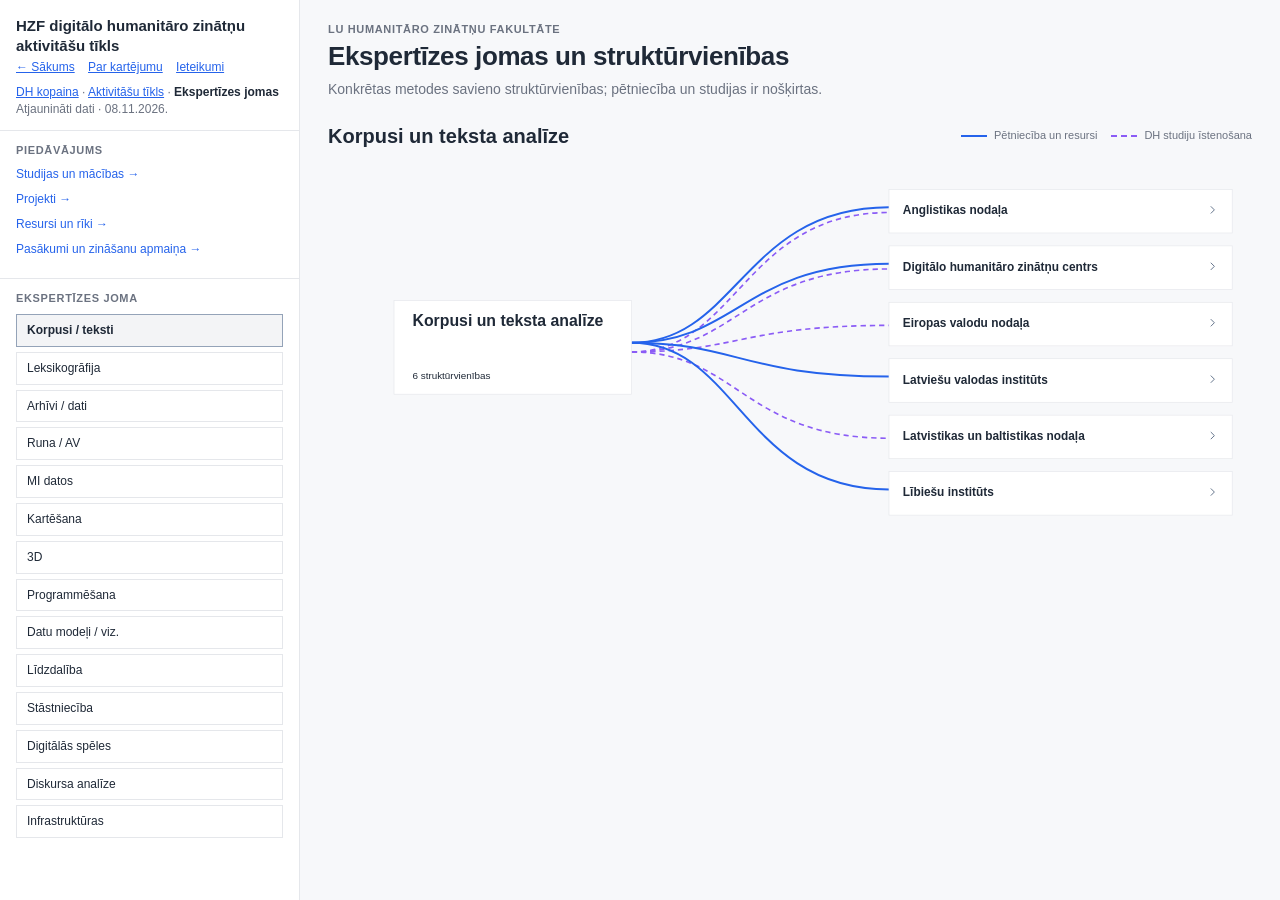
==== commit 08c562c8: "Keep only substantive activity tags in public views" ====
--- a/HZF_DH_ekspertize.html
+++ b/HZF_DH_ekspertize.html
@@ -135,7 +135,7 @@
  return 'unknown';
 }
 function affiliationBadge(r){if(r.type!=='Projekts'&&r.id!=='A7')return '';const state=projectState(r),label={active:'Aktīvs projekts',ended:'Neaktīvs projekts',upcoming:'Plānots projekts',unknown:'Projekta statuss nav precizēts'}[state];return `<span class="affiliation-dot ${state}" role="img" tabindex="0" title="${label}" aria-label="${label}"></span>`;}
-function entry(r){const prov=r.provenance==='Nodaļu apkopojums'?'Nodaļu apkopojums':'Papildināts no avotiem';return `<article class="entry">${affiliationBadge(r)}<div class="tags"><span>${esc(r.resourceName?'Projekts un digitālais resurss':r.type)}</span>${r.provenance==='Nodaļu apkopojums'?'':'<span>Papildināts no avotiem</span>'}${r.planned?'<span>Plānots</span>':''}${r.layer==='education'?'<span>DH studijas</span>':''}</div><h3>${esc(r.name)}</h3>${courseMeta(r)}${r.description?'<p>'+esc(r.description)+'</p>':''}${(r.type==='Digitālais resurss'||r.resourceName||r.id==='A11')&&(r.url||r.sourceUrls[0])?'<p><a target="_blank" rel="noopener" href="'+esc(r.url||r.sourceUrls[0])+'">'+(r.resourceName?'Projekta lapa':'Atvērt resursu')+' ↗</a></p>':''}${r.id==='S11'?'<p><b>Īstenotājs:</b> '+esc(r.providerUnits.join(' · '))+'</p><p><b>Auditorija kartējumā:</b> '+r.audienceUnits.map(esc).join(' · ')+'</p>':''}</article>`;}
+function entry(r){return `<article class="entry">${affiliationBadge(r)}<div class="tags"><span>${esc(r.resourceName?'Projekts un digitālais resurss':r.type)}</span>${r.planned?'<span>Plānots</span>':''}${r.layer==='education'?'<span>DH studijas</span>':''}</div><h3>${esc(r.name)}</h3>${courseMeta(r)}${r.description?'<p>'+esc(r.description)+'</p>':''}${(r.type==='Digitālais resurss'||r.resourceName||r.id==='A11')&&(r.url||r.sourceUrls[0])?'<p><a target="_blank" rel="noopener" href="'+esc(r.url||r.sourceUrls[0])+'">'+(r.resourceName?'Projekta lapa':'Atvērt resursu')+' ↗</a></p>':''}${r.id==='S11'?'<p><b>Īstenotājs:</b> '+esc(r.providerUnits.join(' · '))+'</p><p><b>Auditorija kartējumā:</b> '+r.audienceUnits.map(esc).join(' · ')+'</p>':''}</article>`;}
 function showGroup(g){$('dialogKicker').textContent='DH darbības joma';$('dialogTitle').textContent=g.name;const hits=overviewRows(g.areas);const p=roleUnits(g.areas,'research'),s=roleUnits(g.areas,'education');$('dialogBody').innerHTML=`<div class="dintro"><p><b>Pētniecība un resursi:</b> ${p.map(esc).join(' · ')||'–'}</p><p><b>DH studijas:</b> ${s.map(esc).join(' · ')||'–'}</p><a href="HZF_DH_ekspertize.html?joma=${g.areas[0]}">Atvērt ekspertīzes saiknes →</a></div>`+hits.map(entry).join('');$('details').showModal();}
 function showUnit(unit,areas){$('dialogKicker').textContent=DATA.areas.find(a=>a.id===areas[0])?.label||'Ekspertīzes joma';$('dialogTitle').textContent=unit;$('dialogBody').innerHTML=hitsFor(areas,unit).map(entry).join('');$('details').showModal();}
 $('pageTitle').textContent=expert?'Ekspertīzes jomas un struktūrvienības':'Digitālās humanitārās zinātnes LU HZF';$('pageSub').textContent=expert?'Konkrētas metodes savieno struktūrvienības; pētniecība un studijas ir nošķirtas.':'Pētniecība, digitālie resursi un studijas sešās DH jomu grupās.';$(expert?'navExpert':'navMap').classList.add('active');$('overview').hidden=expert;$('expert').hidden=!expert;
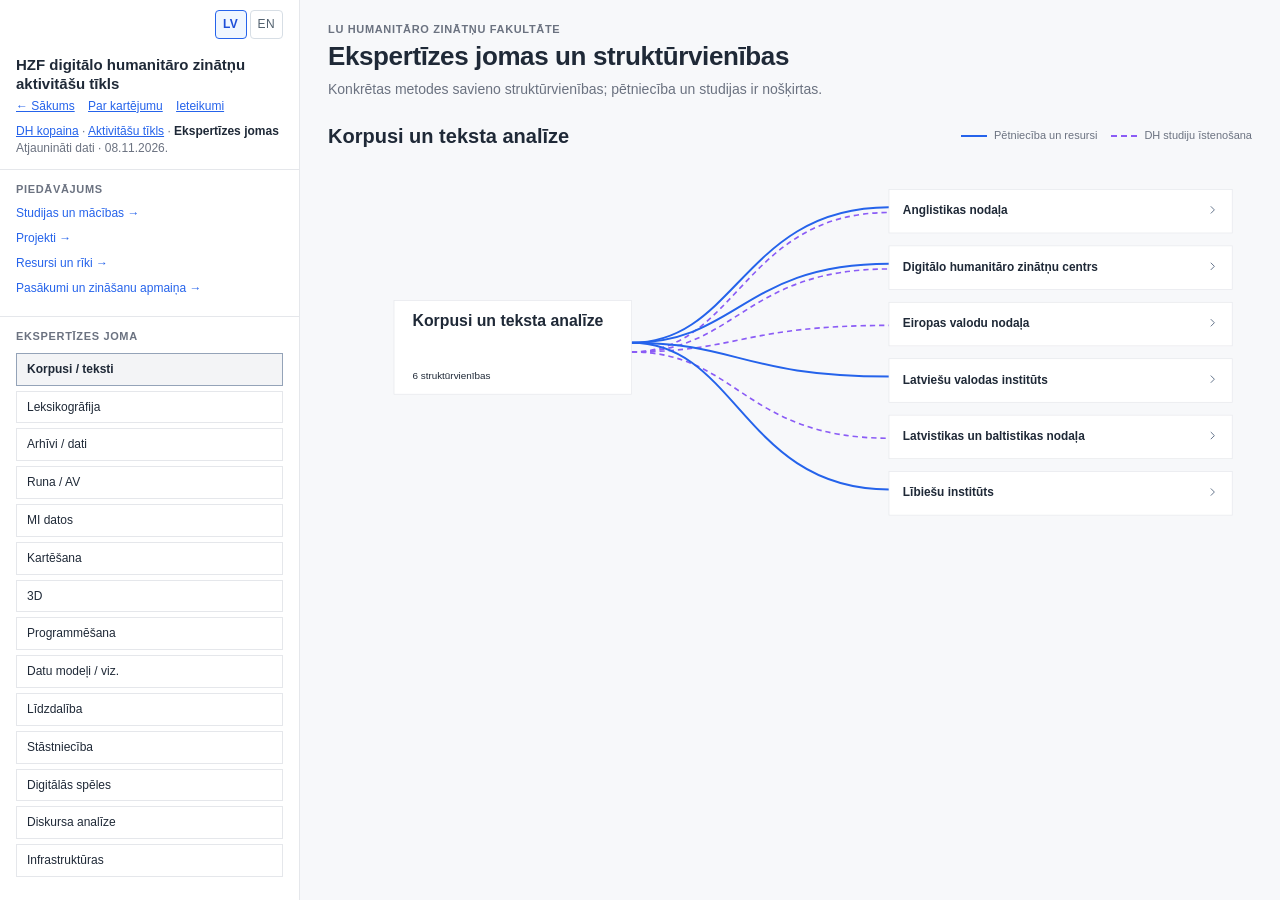
==== commit e07b5926: "Pievienot angļu tulkojumu un LV / EN valodu izvēli" ====
--- a/HZF_DH_ekspertize.html
+++ b/HZF_DH_ekspertize.html
@@ -66,8 +66,12 @@
 body[data-mode="map"] .domain-grid{row-gap:150px}body[data-mode="map"] .hub{width:300px;padding:4px 12px 8px;background:#fff;border:0}.hzf-logo{display:block;width:100%;height:auto}#overviewCount{margin-top:0}@media(max-width:700px){body[data-mode="map"] .domain-grid{row-gap:14px}body[data-mode="map"] .hub{max-width:100%;margin:18px auto 0}}
 
 .entry,.offer{position:relative}.affiliation-dot{position:absolute;right:14px;top:14px;width:9px;height:9px;border-radius:50%;background:#9ca3af;box-shadow:0 0 0 3px #fff}.affiliation-dot.active{background:#16a34a}.affiliation-dot:focus-visible{outline:2px solid #2563eb;outline-offset:3px}.entry .tags,.offer-top{padding-right:20px}.course-meta{font-size:12px;color:#566273;margin:6px 0 12px}
-</style></head><body data-mode="expert">
-<div id="app"><aside id="sidebar">
+</style><script src="assets/external-links.js" defer></script>
+<link rel="stylesheet" href="assets/i18n.css">
+<script src="assets/translations-en.js"></script>
+<script src="assets/i18n.js"></script>
+</head><body data-mode="expert">
+<div id="app"><aside id="sidebar"><div class="language-switch" role="navigation" aria-label="Valoda"><a href="?lang=lv" data-language="lv">LV</a><a href="?lang=en" data-language="en">EN</a></div>
 <h1>HZF digitālo humanitāro zinātņu aktivitāšu tīkls</h1>
 <div class="sub"><a href="index.html" style="display:inline-block;margin-bottom:8px">← Sākums</a> <a href="par-kartejumu.html" style="display:inline-block;margin-left:10px;font-size:12px">Par kartējumu</a> <a href="ieteikumi.html" style="margin-left:10px;font-size:12px">Ieteikumi</a><br><nav aria-label="Skati"><a href="HZF_DH_karte.html" id="navMap">DH kopaina</a><span> · </span><a href="HZF_DH_tikls.html" id="navNetwork">Aktivitāšu tīkls</a><span> · </span><a href="HZF_DH_ekspertize.html" id="navExpert">Ekspertīzes jomas</a></nav><br>Atjaunināti dati · 08.11.2026.</div>
 <section class="side-section offer-nav"><h2>Piedāvājums</h2><a href="HZF_DH_piedavajums.html?sadala=studies">Studijas un mācības →</a><a href="HZF_DH_piedavajums.html?sadala=projects">Projekti →</a><a href="HZF_DH_piedavajums.html?sadala=resources">Resursi un rīki →</a><a href="HZF_DH_piedavajums.html?sadala=events">Pasākumi un zināšanu apmaiņa →</a></section><section class="side-section" id="methodSection" hidden><h2>Ekspertīzes joma</h2><div class="methodbar" id="methods" aria-label="Izvēlēties ekspertīzes jomu"></div></section>
@@ -82,7 +86,7 @@
 </main></div>
 <dialog id="details" aria-labelledby="dialogTitle"><div class="dhead"><div><div class="kicker" id="dialogKicker"></div><h2 id="dialogTitle"></h2></div><button class="quietbutton" id="close" type="button">Aizvērt</button></div><div id="dialogBody"></div></dialog>
 <script>
-const DATA={"date":"08.11.2026.","basis":"Nodaļu veidnes un doktorantes apkopojums; avotu papildinājumi 07.–08.11.2026.","records":[{"id":"P3","name":"Latviešu diasporas identitātes transformācija: teksts, valoda, digitālā vide (LATDIT)","type":"Projekts","depts":["Anglistikas nodaļa"],"expertUnits":["Anglistikas nodaļa"],"roles":{"Anglistikas nodaļa":"Struktūrvienības norādīta saikne"},"kws":["angļu valoda","latviešu valoda","identitāte un sabiedrība"],"sourceSheet":"Projekti","sourceRow":3,"provenance":"Nodaļu apkopojums","sourceFiles":["DH-aktivitātes-Anglistikas-nodaļa.docx"],"sourceUrls":["https://latdit.lu.lv/"],"period":"2024-09-01 – 2026-02-28","lifecycle":"Noslēgts pēc norādītā termiņa","availability":"","linkStatus":"Korpusa tiešās piekļuves saite nav norādīta","linkNote":"Projekta lapā par piekļuvi precīzākiem korpusa metadatiem norādīta saziņa ar zinātnisko grupu.","affiliation":"","layer":"research","areas":["corpus"],"description":"Projekts un tā digitālais rezultāts – LATDIT korpuss ar latviešu izcelsmes autoru dažādu žanru tekstiem angļu valodā. Korpuss sadalīts piecos subkorpusos: Digitālie teksti, Literārie teksti, Mācību grāmatas, Pētnieciskie teksti un Žurnāli.","affiliationVerified":false,"affiliationEvidence":"Piederības norāde projekta avotā nav atsevišķi pārbaudīta.","resourceName":"LATDIT korpuss","sourceReferences":[{"sheet":"Projekti","row":3},{"sheet":"Digitālie resursi","row":3}]},{"id":"P4","name":"Lasīšanas process digitālajā laikmetā: faktori, kas nosaka veiksmīgu lasīšanu digitālajās ierīcēs","type":"Projekts","depts":["Anglistikas nodaļa"],"expertUnits":["Anglistikas nodaļa"],"roles":{"Anglistikas nodaļa":"Struktūrvienības norādīta saikne"},"kws":["angļu valoda","digitālā lasīšana un mediji"],"sourceSheet":"Projekti","sourceRow":4,"provenance":"Nodaļu apkopojums","sourceFiles":["DH-aktivitātes-Anglistikas-nodaļa.docx"],"sourceUrls":["https://www.lu.lv/zinatne/projekti/nacionalas-programmas-un-projekti/2025-gada-1-konkurss/lasisanas-process-digitalaja-laikmeta-faktori-kas-nosaka-veiksmigu-lasisanu-digitalajas-ierices/"],"period":"2026-01-01 – 2028-12-31","lifecycle":"Īstenošanas periodā","availability":"","linkStatus":"","linkNote":"","affiliation":"","layer":"related","areas":[],"description":"","affiliationVerified":false,"affiliationEvidence":"Piederības norāde projekta avotā nav atsevišķi pārbaudīta."},{"id":"P5","name":"Valodu tehnoloģiju iniciatīva (VTI)","type":"Projekts","depts":["Anglistikas nodaļa","Latviešu valodas institūts","Latvistikas un baltistikas nodaļa"],"expertUnits":["Anglistikas nodaļa","Latviešu valodas institūts","Latvistikas un baltistikas nodaļa"],"roles":{"Anglistikas nodaļa":"Struktūrvienības norādīta saikne","Latviešu valodas institūts":"Struktūrvienības norādīta saikne","Latvistikas un baltistikas nodaļa":"Struktūrvienības norādīta saikne"},"kws":["angļu valoda","valodu tehnoloģijas","digitālie valodas resursi un infrastruktūra","mākslīgais intelekts","tulkošanas tehnoloģijas"],"sourceSheet":"Projekti","sourceRow":5,"provenance":"Nodaļu apkopojums","sourceFiles":["DH-aktivitātes-Anglistikas-nodaļa.docx","DH-aktivitātes-Latviešu-valodas-institūts.docx","DH-aktivitātes-Latvistikas-un-baltistikas-nodaļa.docx"],"sourceUrls":["https://www.vti.lu.lv/"],"period":"2022-07-01 – 2026-06-30","lifecycle":"Noslēgts pēc norādītā termiņa","availability":"","linkStatus":"","linkNote":"","affiliation":"","layer":"research","areas":["corpus","code","lex"],"expert":false,"description":"Valodu tehnoloģiju izstrāde un studiju satura attīstīšana.","affiliationVerified":false,"affiliationEvidence":"Piederības norāde projekta avotā nav atsevišķi pārbaudīta."},{"id":"P6","name":"Atvērtās zināšanu ekosistēmas sabiedriskās zinātnes attīstībai (ȬPEN)","type":"Projekts","depts":["Digitālo humanitāro zinātņu centrs","Lībiešu institūts"],"expertUnits":["Digitālo humanitāro zinātņu centrs"],"roles":{"Digitālo humanitāro zinātņu centrs":"Struktūrvienības norādīta saikne","Lībiešu institūts":"Struktūrvienības norādīta saikne"},"kws":["sabiedriskā un atvērtā zinātne","mākslīgais intelekts","runas tehnoloģijas","latviešu valoda","latgaliešu valoda","lībiešu valoda","kultūras mantojums un digitalizācija"],"sourceSheet":"Projekti","sourceRow":6,"provenance":"Nodaļu apkopojums","sourceFiles":["DH-aktivitātes-Digitālo-humanitāro-zinātņu-centrs.docx","DH-aktivitātes-Lībiešu-institūts.docx"],"sourceUrls":["https://www.hzf.lu.lv/petnieciba/projekti/open/"],"period":"2026-01-01 – 2028-12-31","lifecycle":"Īstenošanas periodā","availability":"","linkStatus":"","linkNote":"","affiliation":"","layer":"research","areas":["ai","speech","participation","infra"],"description":"Valodas un kultūras mantojuma atvērtie dati, rokrakstu un runas atpazīšana, kopienu iesaiste.","affiliationVerified":false,"affiliationEvidence":"Piederības norāde projekta avotā nav atsevišķi pārbaudīta."},{"id":"P7","name":"Mākslīgā intelekta risinājumi universitāšu vadītai sabiedrības iesaistei Ukrainas kultūras mantojuma saglabāšanā (AISTER)","type":"Projekts","depts":["Digitālo humanitāro zinātņu centrs"],"expertUnits":["Digitālo humanitāro zinātņu centrs"],"roles":{"Digitālo humanitāro zinātņu centrs":"Struktūrvienības norādīta saikne"},"kws":["mākslīgais intelekts","sabiedriskā un atvērtā zinātne","kultūras mantojums un digitalizācija","identitāte un sabiedrība"],"sourceSheet":"Projekti","sourceRow":7,"provenance":"Nodaļu apkopojums","sourceFiles":["DH-aktivitātes-Digitālo-humanitāro-zinātņu-centrs.docx"],"sourceUrls":["https://www.hzf.lu.lv/petnieciba/aktualie-projekti/erasmus-ka2-programmas-projekts-aister/"],"period":"2025-02-01 – 2027-05-31","lifecycle":"Īstenošanas periodā","availability":"","linkStatus":"","linkNote":"","affiliation":"","layer":"research","areas":["ai","archive","participation"],"description":"MI un sabiedrības līdzdalības risinājumi kultūras mantojuma dokumentēšanai un saglabāšanai.","affiliationVerified":false,"affiliationEvidence":"Piederības norāde projekta avotā nav atsevišķi pārbaudīta."},{"id":"P8","name":"Digitālie resursi un mākslīgā intelekta tehnoloģijas latviešu valodas ilgtspējai (DigiLATE)","type":"Projekts","depts":["Digitālo humanitāro zinātņu centrs","Latviešu valodas institūts","Latvistikas un baltistikas nodaļa"],"expertUnits":["Digitālo humanitāro zinātņu centrs","Latviešu valodas institūts","Latvistikas un baltistikas nodaļa"],"roles":{"Digitālo humanitāro zinātņu centrs":"Struktūrvienības norādīta saikne","Latviešu valodas institūts":"Struktūrvienības norādīta saikne","Latvistikas un baltistikas nodaļa":"Struktūrvienības norādīta saikne"},"kws":["digitālie valodas resursi un infrastruktūra","latgaliešu valoda","latviešu valoda","runas tehnoloģijas","mākslīgais intelekts","tekstu korpuss"],"sourceSheet":"Projekti","sourceRow":8,"provenance":"Nodaļu apkopojums","sourceFiles":["DH-aktivitātes-Digitālo-humanitāro-zinātņu-centrs.docx","DH-aktivitātes-Latviešu-valodas-institūts.docx","DH-aktivitātes-Latvistikas-un-baltistikas-nodaļa.docx"],"sourceUrls":["https://www.lzp.gov.lv/lv/projekts/digitalie-resursi-un-maksliga-intelekta-tehnologijas-latviesu-valodas-ilgtspejai"],"period":"2025-12-22 – 2028-12-21","lifecycle":"Īstenošanas periodā","availability":"","linkStatus":"","linkNote":"","affiliation":"","layer":"research","areas":["corpus","speech","ai","infra"],"expert":false,"description":"Valodu korpusu, runas un mākslīgā intelekta risinājumu izstrāde.","affiliationVerified":false,"affiliationEvidence":"Piederības norāde projekta avotā nav atsevišķi pārbaudīta."},{"id":"P9","name":"NAMS. Latviskā identitāte un zināšanu stratēģijas kā sabiedrības noturības resurss","type":"Projekts","depts":["Digitālo humanitāro zinātņu centrs"],"expertUnits":["Digitālo humanitāro zinātņu centrs"],"roles":{"Digitālo humanitāro zinātņu centrs":"Struktūrvienības norādīta saikne"},"kws":["identitāte un sabiedrība","kultūras mantojums un digitalizācija"],"sourceSheet":"Projekti","sourceRow":9,"provenance":"Nodaļu apkopojums","sourceFiles":["DH-aktivitātes-Digitālo-humanitāro-zinātņu-centrs.docx"],"sourceUrls":["https://lulfmi.lv/petijumi/projekti/nams-latviska-identitate-un-zinasanu-strategijas-ka-sabiedribas-noturibas-resurss"],"period":"2025-12-22 – 2028-12-21","lifecycle":"Īstenošanas periodā","availability":"","linkStatus":"","linkNote":"","affiliation":"","layer":"research","areas":["archive"],"description":"Teiku digitālās platformas attīstīšana projekta ietvaros.","affiliationVerified":false,"affiliationEvidence":"Piederības norāde projekta avotā nav atsevišķi pārbaudīta."},{"id":"P10","name":"Vācu-baltu–vācu-igauņu-latviešu valodu vārdnīca","type":"Projekts","depts":["Eiropas valodu nodaļa"],"expertUnits":["Eiropas valodu nodaļa"],"roles":{"Eiropas valodu nodaļa":"Struktūrvienības norādīta saikne"},"kws":["elektroniskā vārdnīca","vācu valoda","latviešu valoda","citas valodas","vācbaltiešu kultūra","valodas vēsture"],"sourceSheet":"Projekti","sourceRow":10,"provenance":"Nodaļu apkopojums","sourceFiles":["DH-aktivitātes-Eiropas-valodu-nodaļa.docx"],"sourceUrls":["https://arhiiv.eki.ee/dict/bss/bss.html"],"period":"2016 – 2019","lifecycle":"Neaktīvs","lifecycleVerifiedOn":"09.11.2026.","availability":"","linkStatus":"","linkNote":"","affiliation":"","layer":"research","areas":["lex"],"periodNote":"Excel norādīti 2016–2019; nodaļas veidne apraksta līdzdalību kopš 2016. gada arī šobrīd. Periods jāprecizē.","description":"Elektroniskas vārdnīcas šķirkļu veidošana un pilnveide.","affiliationVerified":false,"affiliationEvidence":"Piederības norāde projekta avotā nav atsevišķi pārbaudīta."},{"id":"P11","name":"Institutum Herderianum Rigense: Herdera institūts Rīgā kā zinātnes tīkls Eiropas zinātnes tīklojumā","type":"Projekts","depts":["Filozofijas un ētikas nodaļa"],"expertUnits":["Filozofijas un ētikas nodaļa"],"roles":{"Filozofijas un ētikas nodaļa":"Struktūrvienības norādīta saikne"},"kws":["kultūras mantojums un digitalizācija","datubāze","digitālie valodas resursi un infrastruktūra","vācu valoda","vācbaltiešu kultūra","zinātnes vēsture","Latvijas vēsture"],"sourceSheet":"Projekti","sourceRow":11,"provenance":"Nodaļu apkopojums","sourceFiles":["DH-aktivitātes-Filozofijas-un-ētikas-nodaļa.docx"],"sourceUrls":["https://www.lzp.gov.lv/lv/projekts/institutum-herderianum-rigense-herdera-instituts-riga-ka-zinatnes-tikls-eiropas-zinatnes-tiklojuma"],"period":"2020-12-01 – 2021-12-02","lifecycle":"Noslēgts pēc norādītā termiņa","availability":"","linkStatus":"","linkNote":"","affiliation":"","layer":"research","areas":["archive"],"description":"Zinātnes vēstures materiālu strukturēšana HeInRi datubāzē.","affiliationVerified":false,"affiliationEvidence":"Piederības norāde projekta avotā nav atsevišķi pārbaudīta."},{"id":"P12","name":"Pēctrimdas fenomens: transformācijas un pielāgošanās latviešu trimdas kopienā pēc 1991. gada","type":"Projekts","depts":["Filozofijas un socioloģijas institūts"],"expertUnits":["Filozofijas un socioloģijas institūts"],"roles":{"Filozofijas un socioloģijas institūts":"Struktūrvienības norādīta saikne"},"kws":["kultūras mantojums un digitalizācija"],"sourceSheet":"Projekti","sourceRow":12,"provenance":"Nodaļu apkopojums","sourceFiles":["DH-aktivitātes-Filozofijas-un-socioloģijas-institūts.docx"],"sourceUrls":["https://www.lzp.gov.lv/lv/projekts/pectrimdas-fenomens-transformacijas-un-pielagosanas-latviesu-trimdas-kopiena-pec-1991-gada"],"period":"2025-01-01 – 2027-12-31","lifecycle":"Īstenošanas periodā","availability":"","linkStatus":"","linkNote":"","affiliation":"","layer":"research","areas":["archive"],"description":"Digitālu biogrāfisko interviju un metadatu strukturēšana un iekļaušana Nacionālās mutvārdu vēstures krājumā.","affiliationVerified":false,"affiliationEvidence":"Piederības norāde projekta avotā nav atsevišķi pārbaudīta."},{"id":"P13","name":"Atvērtas un FAIR principiem atbilstīgas digitālo humanitāro zinātņu ekosistēmas attīstība Latvijā (DHELI)","type":"Projekts","depts":["Latviešu valodas institūts","Lībiešu institūts"],"expertUnits":["Latviešu valodas institūts","Lībiešu institūts"],"roles":{"Latviešu valodas institūts":"Struktūrvienības norādīta saikne","Lībiešu institūts":"Struktūrvienības norādīta saikne"},"kws":["digitālie rīki un programmēšana","digitālie valodas resursi un infrastruktūra"],"sourceSheet":"Projekti","sourceRow":13,"provenance":"Nodaļu apkopojums","sourceFiles":["DH-aktivitātes-Latviešu-valodas-institūts.docx","DH-aktivitātes-Lībiešu-institūts.docx"],"sourceUrls":["https://www.digitalhumanities.lv/projekti/DHELI/"],"period":"2022-12-15 – 2025-12-14","lifecycle":"Noslēgts pēc norādītā termiņa","availability":"","linkStatus":"","linkNote":"","affiliation":"","layer":"research","areas":["infra"],"expert":false,"description":"Humanitāro zinātņu digitālo resursu integrācija un FAIR datu ekosistēmas attīstība.","affiliationVerified":false,"affiliationEvidence":"Piederības norāde projekta avotā nav atsevišķi pārbaudīta."},{"id":"P14","name":"Humanitāro zinātņu digitālie resursi: integrācija un attīstība","type":"Projekts","depts":["Latviešu valodas institūts","Lībiešu institūts"],"expertUnits":["Latviešu valodas institūts","Lībiešu institūts"],"roles":{"Latviešu valodas institūts":"Struktūrvienības norādīta saikne","Lībiešu institūts":"Struktūrvienības norādīta saikne"},"kws":["digitālie rīki un programmēšana","digitālie valodas resursi un infrastruktūra"],"sourceSheet":"Projekti","sourceRow":14,"provenance":"Nodaļu apkopojums","sourceFiles":["DH-aktivitātes-Latviešu-valodas-institūts.docx","DH-aktivitātes-Lībiešu-institūts.docx"],"sourceUrls":["https://www.digitalhumanities.lv/projekti/DHVPP/"],"period":"2020-10-05 – 2022-10-04","lifecycle":"Noslēgts pēc norādītā termiņa","availability":"","linkStatus":"","linkNote":"","affiliation":"","layer":"research","areas":["infra"],"expert":false,"description":"Humanitāro zinātņu digitālo resursu integrācija un attīstība.","affiliationVerified":false,"affiliationEvidence":"Piederības norāde projekta avotā nav atsevišķi pārbaudīta."},{"id":"P15","name":"Mūsdienu latviešu valodas izpēte un valodas tehnoloģiju attīstība (LATE)","type":"Projekts","depts":["Latviešu valodas institūts","Latvistikas un baltistikas nodaļa"],"expertUnits":["Latviešu valodas institūts","Latvistikas un baltistikas nodaļa"],"roles":{"Latviešu valodas institūts":"Struktūrvienības norādīta saikne","Latvistikas un baltistikas nodaļa":"Struktūrvienības norādīta saikne"},"kws":["digitālie valodas resursi un infrastruktūra","latviešu valoda"],"sourceSheet":"Projekti","sourceRow":15,"provenance":"Nodaļu apkopojums","sourceFiles":["DH-aktivitātes-Latviešu-valodas-institūts.docx","DH-aktivitātes-Latvistikas-un-baltistikas-nodaļa.docx"],"sourceUrls":["https://www.digitalhumanities.lv/projekti/vpp-late/"],"period":"2021-12-20 – 2024-12-19","lifecycle":"Noslēgts pēc norādītā termiņa","availability":"","linkStatus":"","linkNote":"","affiliation":"","layer":"research","areas":["corpus","infra"],"expert":false,"description":"Valodas datu un tehnoloģiju izstrāde.","affiliationVerified":false,"affiliationEvidence":"Piederības norāde projekta avotā nav atsevišķi pārbaudīta."},{"id":"P16","name":"Vikingu laikmets Latvijā: stapdisciplināra izpēte","type":"Projekts","depts":["Latvijas vēstures institūts"],"expertUnits":["Latvijas vēstures institūts"],"roles":{"Latvijas vēstures institūts":"Struktūrvienības norādīta saikne"},"kws":["datu analīze un vizualizācija","digitālā pētniecība","Latvijas vēsture"],"sourceSheet":"Projekti","sourceRow":16,"provenance":"Nodaļu apkopojums","sourceFiles":["DH-aktivitātes-Latvijas-vēstures-institūts.docx"],"sourceUrls":["https://www.lvi.lu.lv/petnieciba/projekti/vikingu-laikmets-latvija-starpdisciplinara-izpete/"],"period":"2023-01-01 – 2025-12-31","lifecycle":"Noslēgts pēc norādītā termiņa","availability":"","linkStatus":"","linkNote":"","affiliation":"","layer":"review","areas":[],"description":"","affiliationVerified":false,"affiliationEvidence":"Piederības norāde projekta avotā nav atsevišķi pārbaudīta."},{"id":"P17","name":"Latviešu valodas morfēmu un vārddarināšanas modeļu datubāze","type":"Projekts","depts":["Latvistikas un baltistikas nodaļa"],"expertUnits":["Latvistikas un baltistikas nodaļa"],"roles":{"Latvistikas un baltistikas nodaļa":"Struktūrvienības norādīta saikne"},"kws":["datubāze","datu analīze un vizualizācija","latviešu valoda","morfoloģija un vārddarināšana","digitālie rīki un programmēšana"],"sourceSheet":"Projekti","sourceRow":17,"provenance":"Nodaļu apkopojums","sourceFiles":["DH-aktivitātes-Latvistikas-un-baltistikas-nodaļa.docx"],"sourceUrls":["https://www.dlmdm.lu.lv/"],"period":"2023-04-01 – 2026-03-31","lifecycle":"Noslēgts pēc norādītā termiņa","availability":"","linkStatus":"","linkNote":"","affiliation":"","layer":"research","areas":["lex","viz"],"description":"Morfēmu un vārddarināšanas modeļu datubāzes veidošana.","affiliationVerified":false,"affiliationEvidence":"Piederības norāde projekta avotā nav atsevišķi pārbaudīta."},{"id":"P18","name":"Daudzfunkcionāla lībiešu valodas vārdnīca","type":"Projekts","depts":["Lībiešu institūts"],"expertUnits":["Lībiešu institūts"],"roles":{"Lībiešu institūts":"Struktūrvienības norādīta saikne"},"kws":["elektroniskā vārdnīca","lībiešu valoda","digitālie valodas resursi un infrastruktūra"],"sourceSheet":"Projekti","sourceRow":18,"provenance":"Nodaļu apkopojums","sourceFiles":["DH-aktivitātes-Lībiešu-institūts.docx"],"sourceUrls":["https://www.lu.lv/en/zinatne/projekti/nacionalas-programmas-un-projekti/letonika-latviskas-un-eiropeiskas-sabiedribas-attistibai/daudzfunkcionala-libiesu-valodas-vardnica/"],"period":"2021-12-20 – 2024-12-19","lifecycle":"Noslēgts pēc norādītā termiņa","availability":"","linkStatus":"","linkNote":"","affiliation":"","layer":"research","areas":["lex"],"description":"Digitālas daudzfunkcionālas lībiešu valodas vārdnīcas izstrāde.","affiliationVerified":false,"affiliationEvidence":"Piederības norāde projekta avotā nav atsevišķi pārbaudīta."},{"id":"P19","name":"Kritiski mazu resursu valodas pieejamības uzlabošana: MI balstītas pieejas lībiešu valodas datu sintēzei un iegūšanai","type":"Projekts","depts":["Lībiešu institūts"],"expertUnits":["Lībiešu institūts"],"roles":{"Lībiešu institūts":"Struktūrvienības norādīta saikne"},"kws":["runas tehnoloģijas","lībiešu valoda","mākslīgais intelekts"],"sourceSheet":"Projekti","sourceRow":19,"provenance":"Nodaļu apkopojums","sourceFiles":["DH-aktivitātes-Lībiešu-institūts.docx"],"sourceUrls":["https://www.lu.lv/zinatne/projekti/atveselosanas-un-noturibas-mehanisma-projekti/atbalsts-petniekiem-projektiem/kritiski-mazu-resursu-valodas-pieejamibas-uzlabosana-mi-balstitas-pieejas-libiesu-valodas-datu-sintezei-un-iegusanai/"],"period":"2024-09-01 – 2026-02-28","lifecycle":"Noslēgts pēc norādītā termiņa","availability":"","linkStatus":"","linkNote":"","affiliation":"","layer":"research","areas":["speech","ai"],"description":"MI pieejas lībiešu valodas datu iegūšanai un sintēzei.","affiliationVerified":false,"affiliationEvidence":"Piederības norāde projekta avotā nav atsevišķi pārbaudīta."},{"id":"P20","name":"Lībiešu valodas resursi un pētījumi lībiešu valodas apguvēju un lietojuma atbalstam","type":"Projekts","depts":["Lībiešu institūts"],"expertUnits":["Lībiešu institūts"],"roles":{"Lībiešu institūts":"Struktūrvienības norādīta saikne"},"kws":["digitālie valodas resursi un infrastruktūra","lībiešu valoda","digitālie rīki un programmēšana"],"sourceSheet":"Projekti","sourceRow":20,"provenance":"Nodaļu apkopojums","sourceFiles":["DH-aktivitātes-Lībiešu-institūts.docx"],"sourceUrls":["https://www.lzp.gov.lv/lv/projekts/libiesu-valodas-resursi-un-petijumi-libiesu-valodas-apguveju-un-lietojuma-atbalstam"],"period":"2025-12-22 – 2028-12-21","lifecycle":"Īstenošanas periodā","availability":"","linkStatus":"","linkNote":"","affiliation":"","layer":"research","areas":["corpus","lex","infra"],"description":"Lībiešu valodas digitālo resursu attīstība.","affiliationVerified":false,"affiliationEvidence":"Piederības norāde projekta avotā nav atsevišķi pārbaudīta."},{"id":"P21","name":"Dzīve un nāve dzelzs laikmetā Latvijā (5. – 12. gadsimts): bioarheoloģisks pētījums","type":"Projekts","depts":["Latvijas vēstures institūts"],"expertUnits":["Latvijas vēstures institūts"],"roles":{"Latvijas vēstures institūts":"Struktūrvienības norādīta saikne"},"kws":["datu analīze un vizualizācija","digitālā pētniecība","Latvijas vēsture"],"sourceSheet":"Projekti","sourceRow":21,"provenance":"Nodaļu apkopojums","sourceFiles":["DH-aktivitātes-Latvijas-vēstures-institūts.docx"],"sourceUrls":["https://www.lu.lv/zinatne/projekti/nacionalas-programmas-un-projekti/2025-gada-1-konkurss/dzive-un-nave-dzelzs-laikmeta-latvija-5-12-gadsimts-bioarheologisks-petijums/"],"period":"2026-01-01 – 2028-12-31","lifecycle":"Īstenošanas periodā","availability":"","linkStatus":"","linkNote":"","affiliation":"","layer":"review","areas":[],"description":"","affiliationVerified":false,"affiliationEvidence":"Piederības norāde projekta avotā nav atsevišķi pārbaudīta."},{"id":"P22","name":"Nezināmie latviešu personvārdi: nepētīto latviešu antroponīmu diahroniska izpēte globālai integrācijai un atvērtai piekļuvei","type":"Projekts","depts":["Latviešu valodas institūts"],"expertUnits":["Latviešu valodas institūts"],"roles":{"Latviešu valodas institūts":"Struktūrvienības norādīta saikne"},"kws":["elektroniskā vārdnīca","latviešu valoda","valodas vēsture","onomastika un dialektoloģija"],"sourceSheet":"Projekti","sourceRow":22,"provenance":"Nodaļu apkopojums","sourceFiles":["DH-aktivitātes-Latviešu-valodas-institūts.docx"],"sourceUrls":["https://www.lu.lv/zinatne/projekti/nacionalas-programmas-un-projekti/2025-gada-1-konkurss/nezinamie-latviesu-personvardi-nepetito-latviesu-antroponimu-diahroniska-izpete-globalai-integracijai-un-atvertai-piekluvei/"],"period":"2026-01-01 – 2028-12-31","lifecycle":"Īstenošanas periodā","availability":"","linkStatus":"","linkNote":"","affiliation":"","layer":"research","areas":["lex"],"description":"Antroponīmu dati, digitāla vārdnīca un atvērta piekļuve.","affiliationVerified":false,"affiliationEvidence":"Piederības norāde projekta avotā nav atsevišķi pārbaudīta."},{"id":"P23","name":"Aizmirstie filozofi: Ērika Zēla un Kurts Štafenhāgens Rīgas Herdera institūtā un pasaulē","type":"Projekts","depts":["Filozofijas un ētikas nodaļa","Latvijas vēstures institūts","Starpdisciplinārais Vācijas pētījumu centrs","Vēstures un arheoloģijas nodaļa"],"expertUnits":["Filozofijas un ētikas nodaļa","Latvijas vēstures institūts","Starpdisciplinārais Vācijas pētījumu centrs","Vēstures un arheoloģijas nodaļa"],"roles":{"Filozofijas un ētikas nodaļa":"Struktūrvienības norādīta saikne","Latvijas vēstures institūts":"Struktūrvienības norādīta saikne","Starpdisciplinārais Vācijas pētījumu centrs":"Struktūrvienības norādīta saikne","Vēstures un arheoloģijas nodaļa":"Struktūrvienības norādīta saikne"},"kws":["datu analīze un vizualizācija","zinātnes vēsture","vācu valoda","vācbaltiešu kultūra","Latvijas vēsture"],"sourceSheet":"Projekti","sourceRow":23,"provenance":"Nodaļu apkopojums","sourceFiles":["DH-aktivitātes-Filozofijas-un-ētikas-nodaļa.docx","DH-aktivitātes-Latvijas-vēstures-institūts.docx","DH-aktivitātes-Starpdisciplinārais-Vācijas-pētījumu-centrs.docx","DH-aktivitātes-Vēstures-un-arheoloģijas-nodaļa.docx"],"sourceUrls":["https://www.lu.lv/en/zinatne/projekti/nacionalas-programmas-un-projekti/flpp-2023-gada-konkurss/aizmirstie-filozofi-erika-zela-un-kurts-stafenhagens-rigas-herdera-instituta-un-pasaule"],"period":"2024-01-01 – 2026-12-31","lifecycle":"Īstenošanas periodā","availability":"","linkStatus":"","linkNote":"","affiliation":"","layer":"review","areas":[],"description":"","affiliationVerified":false,"affiliationEvidence":"Piederības norāde projekta avotā nav atsevišķi pārbaudīta."},{"id":"P24","name":"Cilvēciskāki čatboti: komunikācijā balstīti risinājumi lietotāju pieredzes uzlabošanai","type":"Projekts","depts":["Filozofijas un socioloģijas institūts"],"expertUnits":["Filozofijas un socioloģijas institūts"],"roles":{"Filozofijas un socioloģijas institūts":"Struktūrvienības norādīta saikne"},"kws":["mākslīgais intelekts"],"sourceSheet":"Projekti","sourceRow":24,"provenance":"Nodaļu apkopojums","sourceFiles":["DH-aktivitātes-Filozofijas-un-socioloģijas-institūts.docx"],"sourceUrls":["https://www.lu.lv/en/zinatne/projekti/nacionalas-programmas-un-projekti/flpp-2021-gada-konkurss/cilveciskaki-catboti-komunikacija-balstiti-risinajumi-lietotaju-pieredzes-uzlabosanai/"],"period":"2022-01-03 – 2024-12-30","lifecycle":"Noslēgts pēc norādītā termiņa","availability":"","linkStatus":"","linkNote":"","affiliation":"","layer":"related","areas":[],"description":"","affiliationVerified":false,"affiliationEvidence":"Piederības norāde projekta avotā nav atsevišķi pārbaudīta."},{"id":"P25","name":"Interneta lietošanas paternu ietekme uz jauniešu kognitīvo stilu attīstību","type":"Projekts","depts":["Filozofijas un socioloģijas institūts"],"expertUnits":["Filozofijas un socioloģijas institūts"],"roles":{"Filozofijas un socioloģijas institūts":"Struktūrvienības norādīta saikne"},"kws":["datu analīze un vizualizācija","digitālā lasīšana un mediji"],"sourceSheet":"Projekti","sourceRow":25,"provenance":"Nodaļu apkopojums","sourceFiles":["DH-aktivitātes-Filozofijas-un-socioloģijas-institūts.docx"],"sourceUrls":["https://www.lu.lv/en/zinatne/projekti/nacionalas-programmas-un-projekti/flpp-2021-gada-konkurss/interneta-lietosanas-paternu-ietekme-uz-jauniesu-kognitivo-stilu-attistibu/"],"period":"2022-01-03 – 2024-12-30","lifecycle":"Noslēgts pēc norādītā termiņa","availability":"","linkStatus":"","linkNote":"","affiliation":"","layer":"related","areas":[],"description":"","affiliationVerified":false,"affiliationEvidence":"Piederības norāde projekta avotā nav atsevišķi pārbaudīta."},{"id":"P26","name":"Latviešu literatūra kā piederība: personības, poētika un publiskā telpa (LITBEL)","type":"Projekts","depts":["Latvistikas un baltistikas nodaļa"],"expertUnits":["Latvistikas un baltistikas nodaļa"],"roles":{"Latvistikas un baltistikas nodaļa":"Struktūrvienības norādīta saikne"},"kws":["digitālā lasīšana un mediji","literatūra","mākslīgais intelekts","digitālie rīki un programmēšana"],"sourceSheet":"Projekti","sourceRow":26,"provenance":"Nodaļu apkopojums","sourceFiles":["DH-aktivitātes-Latvistikas-un-baltistikas-nodaļa.docx"],"sourceUrls":["https://lulfmi.lv/petijumi/projekti/litbel-latviesu-literatura-ka-piederiba-personibas-poetika-un-publiska-telpa"],"period":"2025-12-22 – 2028-12-21","lifecycle":"Īstenošanas periodā","availability":"","linkStatus":"","linkNote":"","affiliation":"","layer":"review","areas":[],"description":"","affiliationVerified":false,"affiliationEvidence":"Piederības norāde projekta avotā nav atsevišķi pārbaudīta."},{"id":"P27","name":"Latviešu valoda laikā, telpā un sabiedrībā (LaTS)","type":"Projekts","depts":["Latviešu valodas institūts"],"expertUnits":["Latviešu valodas institūts"],"roles":{"Latviešu valodas institūts":"Struktūrvienības norādīta saikne"},"kws":["digitālie valodas resursi un infrastruktūra","latviešu valoda"],"sourceSheet":"Projekti","sourceRow":27,"provenance":"Nodaļu apkopojums","sourceFiles":["DH-aktivitātes-Latviešu-valodas-institūts.docx"],"sourceUrls":["https://lavi.lu.lv/vpp-lats/"],"period":"2025-12-22 – 2028-12-21","lifecycle":"Īstenošanas periodā","availability":"","linkStatus":"","linkNote":"","affiliation":"","layer":"research","areas":["lex","infra"],"description":"Latviešu valodas digitālo resursu attīstība.","affiliationVerified":false,"affiliationEvidence":"Piederības norāde projekta avotā nav atsevišķi pārbaudīta."},{"id":"P28","name":"Latviešu personvārdu vēsturiskā vārdnīca: digitāla pieeja un atvērtie dati (LaGiN)","type":"Projekts","depts":["Latviešu valodas institūts"],"expertUnits":["Latviešu valodas institūts"],"roles":{"Latviešu valodas institūts":"Struktūrvienības norādīta saikne"},"kws":["elektroniskā vārdnīca","latviešu valoda","valodas vēsture","onomastika un dialektoloģija"],"sourceSheet":"Projekti","sourceRow":28,"provenance":"Nodaļu apkopojums","sourceFiles":["DH-aktivitātes-Latviešu-valodas-institūts.docx"],"sourceUrls":["https://www.lu.lv/zinatne/projekti/atveselosanas-un-noturibas-mehanisma-projekti/atbalsts-petniekiem-projektiem/latviesu-personvardu-vesturiska-vardnica-digitala-pieeja-un-atvertie-dati-lagin/"],"period":"2024-09-01 – 2026-02-28","lifecycle":"Noslēgts pēc norādītā termiņa","availability":"","linkStatus":"","linkNote":"","affiliation":"","layer":"research","areas":["lex"],"description":"Vēsturisku personvārdu digitālās vārdnīcas un atvērto datu izstrāde.","affiliationVerified":false,"affiliationEvidence":"Piederības norāde projekta avotā nav atsevišķi pārbaudīta."},{"id":"P29","name":"Manaizvēle.lv – Platforma vērtīborientētai līdzdalībai un sabiedriskajai uzticībai Latvijā","type":"Projekts","depts":["Vēstures un arheoloģijas nodaļa"],"expertUnits":["Vēstures un arheoloģijas nodaļa"],"roles":{"Vēstures un arheoloģijas nodaļa":"Struktūrvienības norādīta saikne"},"kws":["digitālie valodas resursi un infrastruktūra","sabiedriskā un atvērtā zinātne"],"sourceSheet":"Projekti","sourceRow":29,"provenance":"Nodaļu apkopojums","sourceFiles":["DH-aktivitātes-Vēstures-un-arheoloģijas-nodaļa.docx"],"sourceUrls":["https://manaizvele.lu.lv/"],"period":"2026-01-01 – 2028-12-31","lifecycle":"Aktīvs","lifecycleVerifiedOn":"09.11.2026.","availability":"","linkStatus":"","linkNote":"","affiliation":"","layer":"review","areas":[],"description":"","affiliationVerified":false,"affiliationEvidence":"Piederības norāde projekta avotā nav atsevišķi pārbaudīta.","url":"https://manaizvele.lu.lv/"},{"id":"P30","name":"Vācu valoda un literatūra Baltijā. Valodas vēsture un autobiogrāfiskā rakstniecība transnacionālā un reģionālā skatījumā","type":"Projekts","depts":["Eiropas valodu nodaļa"],"expertUnits":["Eiropas valodu nodaļa"],"roles":{"Eiropas valodu nodaļa":"Struktūrvienības norādīta saikne"},"kws":["vācu valoda","literatūra","digitālie mācību materiāli"],"sourceSheet":"Projekti","sourceRow":30,"provenance":"Papildināts no avotiem","sourceFiles":["DH-aktivitātes-Eiropas-valodu-nodaļa.docx"],"sourceUrls":["https://www.lu.lv/zinatne/projekti/nacionalas-programmas-un-projekti/2025-gada-1-konkurss/vacu-valoda-un-literatura-baltija-valodas-vesture-un-autobiografiska-rakstnieciba-transnacionala-un-regionala-skatijuma/"],"period":"2026-01-01 – 2028-12-31","lifecycle":"Plānots / izstrāde nav apstiprināta","availability":"","linkStatus":"","linkNote":"","affiliation":"","layer":"pedagogy","areas":[],"planned":true,"description":"","affiliationVerified":false,"affiliationEvidence":"Piederības norāde projekta avotā nav atsevišķi pārbaudīta."},{"id":"P31","name":"Intergenerational resilience stories strengthening EU preparedness at European borderland HEIs (LINNAEA)","type":"Projekts","depts":["Digitālo humanitāro zinātņu centrs"],"expertUnits":["Digitālo humanitāro zinātņu centrs"],"roles":{"Digitālo humanitāro zinātņu centrs":"Projekta partneris; LU vada WP3, kurā ietilpst digitālā stāstniecība."},"kws":["digitālā stāstniecība","dzīvesstāsti","kultūras atmiņa","sabiedrības iesaiste","atvērtie izglītības resursi","mantojuma digitalizācija"],"sourceSheet":"Projekti","sourceRow":31,"provenance":"Papildināts no avotiem","sourceFiles":["KA220-HED-4B1D6883_application (1).pdf, 23., 43.–49. lpp."],"sourceUrls":[],"period":"2026-10-01 – 2029-05-31","lifecycle":"Aktīvs","lifecycleVerifiedOn":"09.11.2026.","availability":"","linkStatus":"","linkNote":"","affiliation":"","layer":"research","areas":["storytelling","archive","participation"],"expert":true,"description":"Digitālā stāstniecība: starppaaudžu dzīvesstāstu vākšana, digitāla dokumentēšana un pārveide multimediālos stāstos.","affiliationVerified":false,"affiliationEvidence":"Piederības norāde projekta avotā nav atsevišķi pārbaudīta."},{"id":"P32","name":"Etnogrāfs, sabiedrība, māksla: etnoloģijas un mākslas simbioze un padomju koloniālisma diskurss Latvijā","type":"Projekts","depts":["Latvijas vēstures institūts"],"expertUnits":["Latvijas vēstures institūts"],"roles":{"Latvijas vēstures institūts":"Struktūrvienības norādīta saikne"},"kws":["mākslas vēsture","etnoloģija","datu kopa","kultūras mantojums un digitalizācija"],"sourceSheet":"Projekti","sourceRow":32,"provenance":"Papildināts no avotiem","sourceFiles":["DH-aktivitātes-Latvijas-vēstures-institūts.docx"],"sourceUrls":["https://www.lvi.lu.lv/petnieciba/projekti/etnografs-sabiedriba-maksla-etnologijas-un-makslas-simbioze-un-padomju-kolonialisma-diskurss-latvija/"],"period":"2024-01-01 – 2026-12-31","lifecycle":"Īstenošanas periodā","availability":"","linkStatus":"","linkNote":"","affiliation":"","layer":"review","areas":[],"description":"","affiliationVerified":false,"affiliationEvidence":"Piederības norāde projekta avotā nav atsevišķi pārbaudīta."},{"id":"R4","name":"Tilde vārdnīca Latviešu - Angļu","type":"Digitālais resurss","depts":["Anglistikas nodaļa"],"expertUnits":["Anglistikas nodaļa"],"roles":{"Anglistikas nodaļa":"Struktūrvienības norādīta saikne"},"kws":["elektroniskā vārdnīca","latviešu valoda","angļu valoda"],"sourceSheet":"Digitālie resursi","sourceRow":4,"provenance":"Nodaļu apkopojums","sourceFiles":["DH-aktivitātes-Anglistikas-nodaļa.docx"],"sourceUrls":["https://www.letonika.lv/groups/?g=2"],"period":"","lifecycle":"","availability":"publisks","linkStatus":"Atveras – vispārīga lapa","linkNote":"Saite atver Letonika vārdnīcu kopskatu, ne konkrētās latviešu–angļu vārdnīcas aprakstu.","affiliation":"Lapā norādīta Tilde. Anglistikas nodaļas ieguldījums vai piederība HZF šajā lapā nav apliecināta.","layer":"review","areas":[],"description":"","affiliationVerified":false,"affiliationEvidence":"Lapā norādīta Tilde. Anglistikas nodaļas ieguldījums vai piederība HZF šajā lapā nav apliecināta."},{"id":"R5","name":"LPT teiku korpuss","type":"Digitālais resurss","depts":["Digitālo humanitāro zinātņu centrs"],"expertUnits":["Digitālo humanitāro zinātņu centrs"],"roles":{"Digitālo humanitāro zinātņu centrs":"Struktūrvienības norādīta saikne"},"kws":["tekstu korpuss","kultūras mantojums un digitalizācija"],"sourceSheet":"Digitālie resursi","sourceRow":5,"provenance":"Nodaļu apkopojums","sourceFiles":["DH-aktivitātes-Digitālo-humanitāro-zinātņu-centrs.docx"],"sourceUrls":["http://hdl.handle.net/20.500.12574/147","https://repository.clarin.lv/repository/xmlui/handle/20.500.12574/147","https://research.lu.lv/lv/datasets/latvian-folk-legend-corpus-of-lpt-in-latvian/"],"period":"","lifecycle":"","availability":"publisks","linkStatus":"Atveras","linkNote":"Pastāvīgā hdl saite atver CLARIN ierakstu ar datu kopas aprakstu.","affiliation":"Izdevējos norādīts LU DHC; ieraksts ievietots HZF valodas un kultūras mantojuma datu kolekcijā.","layer":"research","areas":["corpus","archive"],"description":"","affiliationVerified":true,"affiliationEvidence":"Izdevējos norādīts LU DHC; ieraksts ievietots HZF valodas un kultūras mantojuma datu kolekcijā.","researchDatasetUrl":"https://research.lu.lv/lv/datasets/latvian-folk-legend-corpus-of-lpt-in-latvian/"},{"id":"R6","name":"Interaktīvs studiju materiāls par vācu valodu Baltijā un vācu literatūru Baltijā","type":"Digitālais resurss","depts":["Eiropas valodu nodaļa"],"expertUnits":["Eiropas valodu nodaļa"],"roles":{"Eiropas valodu nodaļa":"Struktūrvienības norādīta saikne"},"kws":["digitālie valodas resursi un infrastruktūra","vācu valoda","literatūra"],"sourceSheet":"Digitālie resursi","sourceRow":6,"provenance":"Nodaļu apkopojums","sourceFiles":["DH-aktivitātes-Eiropas-valodu-nodaļa.docx"],"sourceUrls":[],"period":"","lifecycle":"Plānots / izstrāde nav apstiprināta","availability":"izstrādes stadijā","linkStatus":"Nav saites","linkNote":"URL nav norādīts; apkopojumā materiāls aprakstīts kā izstrādē.","affiliation":"Publisku resursu un tajā redzamo institucionālo piederību nevar pārbaudīt.","layer":"pedagogy","areas":[],"planned":true,"description":"","affiliationVerified":false,"affiliationEvidence":"Publisku resursu un tajā redzamo institucionālo piederību nevar pārbaudīt."},{"id":"R7","name":"Digitāls latīņu-latviešu valodas resurss","type":"Digitālais resurss","depts":["Eiropas valodu nodaļa"],"expertUnits":["Eiropas valodu nodaļa"],"roles":{"Eiropas valodu nodaļa":"Struktūrvienības norādīta saikne"},"kws":["elektroniskā vārdnīca","latviešu valoda","citas valodas"],"sourceSheet":"Digitālie resursi","sourceRow":7,"provenance":"Nodaļu apkopojums","sourceFiles":["DH-aktivitātes-Eiropas-valodu-nodaļa.docx"],"sourceUrls":[],"period":"","lifecycle":"Plānots / izstrāde nav apstiprināta","availability":"iecerēts; izstrādes statuss jāprecizē","linkStatus":"Nav saites","linkNote":"URL nav norādīts; ieceri nevar pārbaudīt kā jau pieejamu digitālu resursu.","affiliation":"Bez publiskas resursa adreses piederības norāde nav pārbaudāma.","layer":"research","areas":["lex"],"planned":true,"expert":false,"description":"","affiliationVerified":false,"affiliationEvidence":"Bez publiskas resursa adreses piederības norāde nav pārbaudāma."},{"id":"R8","name":"HeInRi","type":"Digitālais resurss","depts":["Filozofijas un ētikas nodaļa"],"expertUnits":["Filozofijas un ētikas nodaļa"],"roles":{"Filozofijas un ētikas nodaļa":"Struktūrvienības norādīta saikne"},"kws":["kultūras mantojums un digitalizācija","zinātnes vēsture","Latvijas vēsture","vācbaltiešu kultūra"],"sourceSheet":"Digitālie resursi","sourceRow":8,"provenance":"Nodaļu apkopojums","sourceFiles":["DH-aktivitātes-Filozofijas-un-ētikas-nodaļa.docx"],"sourceUrls":["https://www.heinri.lv/"],"period":"","lifecycle":"","availability":"publisks","linkStatus":"Neatveras kā resurss","linkNote":"Tīmekļa pārbaudē saite novirza uz hostinga lapu “Account Suspended”; tiešā pārlūkā arī domēna atrisināšanas kļūda.","affiliation":"Resursa saturs nav pieejams; HZF / struktūrvienības norādi pašā resursā nevar pārbaudīt.","layer":"research","areas":["archive"],"description":"","affiliationVerified":false,"affiliationEvidence":"Resursa saturs nav pieejams; HZF / struktūrvienības norādi pašā resursā nevar pārbaudīt."},{"id":"R9","name":"Nacionālās mutvārdu vēstures krājums","type":"Digitālais resurss","depts":["Filozofijas un socioloģijas institūts"],"expertUnits":["Filozofijas un socioloģijas institūts"],"roles":{"Filozofijas un socioloģijas institūts":"Struktūrvienības norādīta saikne"},"kws":["datubāze","digitālie valodas resursi un infrastruktūra","datu analīze un vizualizācija","kultūras mantojums un digitalizācija"],"sourceSheet":"Digitālie resursi","sourceRow":9,"provenance":"Nodaļu apkopojums","sourceFiles":["DH-aktivitātes-Filozofijas-un-socioloģijas-institūts.docx"],"sourceUrls":["https://mutvarduvesture.lv/kolekcijas"],"period":"","lifecycle":"","availability":"ierobežots","linkStatus":"Atveras","linkNote":"Atveras kolekciju apraksti; tas neapliecina brīvu piekļuvi visiem arhīva materiāliem.","affiliation":"Krājuma veidošana saistīta ar LU Filozofijas un socioloģijas institūtu un asociāciju “Dzīvesstāsts”. HZF pieminēta studentu dalības kontekstā vienā ekspedīcijā, ne kā krājuma pašreizējā institucionālā piederība.","layer":"research","areas":["archive","speech"],"description":"","affiliationVerified":true,"affiliationEvidence":"Krājuma veidošana saistīta ar LU Filozofijas un socioloģijas institūtu un asociāciju “Dzīvesstāsts”. HZF pieminēta studentu dalības kontekstā vienā ekspedīcijā, ne kā krājuma pašreizējā institucionālā piederība."},{"id":"R10","name":"Mūsdienu latviešu valodas vārdnīca","type":"Digitālais resurss","depts":["Latviešu valodas institūts"],"expertUnits":["Latviešu valodas institūts"],"roles":{"Latviešu valodas institūts":"Struktūrvienības norādīta saikne"},"kws":["elektroniskā vārdnīca","latviešu valoda"],"sourceSheet":"Digitālie resursi","sourceRow":10,"provenance":"Nodaļu apkopojums","sourceFiles":["DH-aktivitātes-Latviešu-valodas-institūts.docx"],"sourceUrls":["https://mlvv.tezaurs.lv/"],"period":"","lifecycle":"","availability":"publisks","linkStatus":"Atveras","linkNote":"Atveras vārdnīcas vietne.","affiliation":"Vārdnīcas sastādītājs norādīts kā LU Humanitāro zinātņu fakultātes Latviešu valodas institūts.","layer":"research","areas":["lex"],"description":"","affiliationVerified":true,"affiliationEvidence":"Vārdnīcas sastādītājs norādīts kā LU Humanitāro zinātņu fakultātes Latviešu valodas institūts."},{"id":"R11","name":"Latviešu valodas vēsturiskā vārdnīca (16.–17. gadsimts)","type":"Digitālais resurss","depts":["Latviešu valodas institūts"],"expertUnits":["Latviešu valodas institūts"],"roles":{"Latviešu valodas institūts":"Struktūrvienības norādīta saikne"},"kws":["elektroniskā vārdnīca","latviešu valoda","valodas vēsture"],"sourceSheet":"Digitālie resursi","sourceRow":11,"provenance":"Nodaļu apkopojums","sourceFiles":["DH-aktivitātes-Latviešu-valodas-institūts.docx"],"sourceUrls":["https://lvvv.tezaurs.lv/"],"period":"","lifecycle":"","availability":"publisks","linkStatus":"Atveras","linkNote":"Atveras vēsturiskās vārdnīcas vietne.","affiliation":"Kājene: LU HZF Latviešu valodas institūts.","layer":"research","areas":["lex"],"description":"","affiliationVerified":true,"affiliationEvidence":"Kājene: LU HZF Latviešu valodas institūts."},{"id":"R12","name":"Latviešu valodas seno tekstu korpuss SENIE","type":"Digitālais resurss","depts":["Latviešu valodas institūts"],"expertUnits":["Latviešu valodas institūts"],"roles":{"Latviešu valodas institūts":"Struktūrvienības norādīta saikne"},"kws":["tekstu korpuss","latviešu valoda","valodas vēsture"],"sourceSheet":"Digitālie resursi","sourceRow":12,"provenance":"Nodaļu apkopojums","sourceFiles":["DH-aktivitātes-Latviešu-valodas-institūts.docx"],"sourceUrls":["https://korpuss.lv/id/Senie"],"period":"","lifecycle":"","availability":"publisks","linkStatus":"Atveras","linkNote":"Atveras korpusa apraksts un piekļuves informācija.","affiliation":"Veidotājos nosaukts HZF Latviešu valodas institūts un HZF; norādīti arī sadarbības partneri.","layer":"research","areas":["corpus"],"description":"","affiliationVerified":true,"affiliationEvidence":"Veidotājos nosaukts HZF Latviešu valodas institūts un HZF; norādīti arī sadarbības partneri."},{"id":"R13","name":"Latviešu personvārdu vēsturiskā vārdnīca","type":"Digitālais resurss","depts":["Latviešu valodas institūts"],"expertUnits":["Latviešu valodas institūts"],"roles":{"Latviešu valodas institūts":"Struktūrvienības norādīta saikne"},"kws":["elektroniskā vārdnīca","digitālie valodas resursi un infrastruktūra","latviešu valoda","valodas vēsture","onomastika un dialektoloģija"],"sourceSheet":"Digitālie resursi","sourceRow":13,"provenance":"Nodaļu apkopojums","sourceFiles":["DH-aktivitātes-Latviešu-valodas-institūts.docx"],"sourceUrls":["https://personvardi.lu.lv/"],"period":"","lifecycle":"","availability":"publisks","linkStatus":"Atveras","linkNote":"Pārlūkā ielādējas vārdnīca un sadaļa par vārdnīcu.","affiliation":"Kājenē norādīts LU HZF Latviešu valodas institūts.","layer":"research","areas":["lex"],"description":"","affiliationVerified":true,"affiliationEvidence":"Kājenē norādīts LU HZF Latviešu valodas institūts."},{"id":"R14","name":"Interaktīvā latviešu valodas dialektu karte","type":"Digitālais resurss","depts":["Latviešu valodas institūts"],"expertUnits":["Latviešu valodas institūts"],"roles":{"Latviešu valodas institūts":"Struktūrvienības norādīta saikne"},"kws":["telpiskās un 3D metodes","datu analīze un vizualizācija","onomastika un dialektoloģija"],"sourceSheet":"Digitālie resursi","sourceRow":14,"provenance":"Nodaļu apkopojums","sourceFiles":["DH-aktivitātes-Latviešu-valodas-institūts.docx"],"sourceUrls":["https://dialekti.lu.lv"],"period":"","lifecycle":"","availability":"publisks","linkStatus":"Atveras","linkNote":"Pārlūkā ielādējas interaktīvā vietne.","affiliation":"Sadaļā “Par mums”, logo un kājenē norādīts LU Latviešu valodas institūts; HZF nosaukums nav pievienots.","layer":"research","areas":["map"],"description":"","affiliationVerified":true,"affiliationEvidence":"Sadaļā “Par mums”, logo un kājenē norādīts LU Latviešu valodas institūts; HZF nosaukums nav pievienots."},{"id":"R15","name":"Apvidvārdu talka","type":"Digitālais resurss","depts":["Latviešu valodas institūts"],"expertUnits":["Latviešu valodas institūts"],"roles":{"Latviešu valodas institūts":"Struktūrvienības norādīta saikne"},"kws":["sabiedriskā un atvērtā zinātne","onomastika un dialektoloģija"],"sourceSheet":"Digitālie resursi","sourceRow":15,"provenance":"Nodaļu apkopojums","sourceFiles":["DH-aktivitātes-Latviešu-valodas-institūts.docx"],"sourceUrls":["https://apvidvardi.lu.lv/"],"period":"","lifecycle":"","availability":"publisks","linkStatus":"Resurss neatveras – aizsardzības lapa","linkNote":"Gan tiešā pieprasījumā, gan pārlūkā redzama BunkerWeb aizsardzības sākumlapa, ne Apvidvārdu talka. HTTP 200 šeit neapliecina resursa pieejamību.","affiliation":"Aizsardzības lapā nav resursa satura vai piederības norādes. Tas pats par sevi nepierāda pastāvīgu resursa slēgšanu.","layer":"research","areas":["lex","participation"],"description":"","affiliationVerified":false,"affiliationEvidence":"Aizsardzības lapā nav resursa satura vai piederības norādes. Tas pats par sevi nepierāda pastāvīgu resursa slēgšanu."},{"id":"R16","name":"Vietvārdu talka","type":"Digitālais resurss","depts":["Latviešu valodas institūts"],"expertUnits":["Latviešu valodas institūts"],"roles":{"Latviešu valodas institūts":"Struktūrvienības norādīta saikne"},"kws":["sabiedriskā un atvērtā zinātne","onomastika un dialektoloģija"],"sourceSheet":"Digitālie resursi","sourceRow":16,"provenance":"Nodaļu apkopojums","sourceFiles":["DH-aktivitātes-Latviešu-valodas-institūts.docx"],"sourceUrls":["https://vietvardi.lu.lv"],"period":"","lifecycle":"","availability":"publisks","linkStatus":"Atveras","linkNote":"Pārlūkā ielādējas vietne un datubāzes apraksts.","affiliation":"Kontaktos un sadaļā “Par datubāzi” norādīts LU Latviešu valodas institūts; HZF nosaukums nav minēts.","layer":"research","areas":["map","participation"],"description":"","affiliationVerified":true,"affiliationEvidence":"Kontaktos un sadaļā “Par datubāzi” norādīts LU Latviešu valodas institūts; HZF nosaukums nav minēts."},{"id":"R17","name":"Latviešu 18. gadsimta tekstu pilotkonvertors","type":"Digitālais resurss","depts":["Latviešu valodas institūts"],"expertUnits":["Latviešu valodas institūts"],"roles":{"Latviešu valodas institūts":"Struktūrvienības norādīta saikne"},"kws":["digitālie rīki un programmēšana","latviešu valoda","valodas vēsture"],"sourceSheet":"Digitālie resursi","sourceRow":17,"provenance":"Nodaļu apkopojums","sourceFiles":["DH-aktivitātes-Latviešu-valodas-institūts.docx"],"sourceUrls":["https://repository.clarin.lv/repository/xmlui/handle/20.500.12574/140"],"period":"","lifecycle":"","availability":"publisks","linkStatus":"Atveras","linkNote":"Atveras CLARIN rīka ieraksts.","affiliation":"Izdevējos norādīts Latvian Language Institute, Faculty of Humanities, University of Latvia; arī LU MII AiLab.","layer":"research","areas":["corpus"],"description":"","affiliationVerified":true,"affiliationEvidence":"Izdevējos norādīts Latvian Language Institute, Faculty of Humanities, University of Latvia; arī LU MII AiLab."},{"id":"R18","name":"Vietvārdu kartotēka","type":"Digitālais resurss","depts":["Latviešu valodas institūts"],"expertUnits":["Latviešu valodas institūts"],"roles":{"Latviešu valodas institūts":"Struktūrvienības norādīta saikne"},"kws":["datu analīze un vizualizācija","onomastika un dialektoloģija"],"sourceSheet":"Digitālie resursi","sourceRow":18,"provenance":"Nodaļu apkopojums","sourceFiles":["DH-aktivitātes-Latviešu-valodas-institūts.docx"],"sourceUrls":["https://storage.delibero.org/lvi/"],"period":"","lifecycle":"","availability":"ierobežots","linkStatus":"Nav pārbaudāma – noildze","linkNote":"Atkārtotā tiešā pieprasījumā un pārlūkā savienojuma noildze. Iespējami piekļuves vai tīkla ierobežojumi; pastāvīga nedarbošanās nav pierādīta.","affiliation":"Pārbaudes laikā resursa lapa neielādējas.","layer":"research","areas":["archive"],"description":"","affiliationVerified":false,"affiliationEvidence":"Pārbaudes laikā resursa lapa neielādējas."},{"id":"R19","name":"Apvidvārdu kartotēka","type":"Digitālais resurss","depts":["Latviešu valodas institūts"],"expertUnits":["Latviešu valodas institūts"],"roles":{"Latviešu valodas institūts":"Struktūrvienības norādīta saikne"},"kws":["datu analīze un vizualizācija","onomastika un dialektoloģija"],"sourceSheet":"Digitālie resursi","sourceRow":19,"provenance":"Nodaļu apkopojums","sourceFiles":["DH-aktivitātes-Latviešu-valodas-institūts.docx"],"sourceUrls":[],"period":"","lifecycle":"","availability":"ierobežots","linkStatus":"Nav saites","linkNote":"URL nav norādīts; apkopojumā norādīta ierobežota piekļuve.","affiliation":"Piederības norāde pašā resursā nav pārbaudāma bez piekļuves adreses.","layer":"research","areas":["archive"],"description":"","affiliationVerified":false,"affiliationEvidence":"Piederības norāde pašā resursā nav pārbaudāma bez piekļuves adreses."},{"id":"R20","name":"Dialektologu ekspedīciju audioieraksti","type":"Digitālais resurss","depts":["Latviešu valodas institūts"],"expertUnits":["Latviešu valodas institūts"],"roles":{"Latviešu valodas institūts":"Struktūrvienības norādīta saikne"},"kws":["datu analīze un vizualizācija","kultūras mantojums un digitalizācija","latviešu valoda","onomastika un dialektoloģija"],"sourceSheet":"Digitālie resursi","sourceRow":20,"provenance":"Nodaļu apkopojums","sourceFiles":["DH-aktivitātes-Latviešu-valodas-institūts.docx"],"sourceUrls":[],"period":"","lifecycle":"","availability":"ierobežots","linkStatus":"Nav saites","linkNote":"URL nav norādīts; apkopojumā norādīta ierobežota piekļuve.","affiliation":"Piederības norāde pašā resursā nav pārbaudāma bez piekļuves adreses.","layer":"research","areas":["archive","speech"],"description":"","affiliationVerified":false,"affiliationEvidence":"Piederības norāde pašā resursā nav pārbaudāma bez piekļuves adreses."},{"id":"R21","name":"LU HZF Latvijas vēstures institūta Arheoloģisko materiālu krātuve","type":"Digitālais resurss","depts":["Latvijas vēstures institūts"],"expertUnits":["Latvijas vēstures institūts"],"roles":{"Latvijas vēstures institūts":"Struktūrvienības norādīta saikne"},"kws":["datubāze"],"sourceSheet":"Digitālie resursi","sourceRow":21,"provenance":"Nodaļu apkopojums","sourceFiles":["DH-aktivitātes-Latvijas-vēstures-institūts.docx"],"sourceUrls":["https://www.lvi.lu.lv/kratuves-un-laboratorija/arheologisko-materialu-kratuve/uzkrato-materialu-datubazes/"],"period":"","lifecycle":"","availability":"ierobežots","linkStatus":"Atveras – apraksta lapa","linkNote":"Saite ved uz krātuves datubāžu aprakstu institūta vietnē, ne tieši uz publiski lietojamu datubāzi.","affiliation":"Vietnē skaidri norādīts Latvijas vēstures institūts un LU; HZF nosaukums pārbaudītās lapas tekstā nav minēts.","layer":"research","areas":["archive"],"description":"","affiliationVerified":true,"affiliationEvidence":"Vietnē skaidri norādīts Latvijas vēstures institūts un LU; HZF nosaukums pārbaudītās lapas tekstā nav minēts."},{"id":"R22","name":"Latviešu valodas morfēmu un vārddarināšanas modeļu datubāze","type":"Digitālais resurss","depts":["Latvistikas un baltistikas nodaļa"],"expertUnits":["Latvistikas un baltistikas nodaļa"],"roles":{"Latvistikas un baltistikas nodaļa":"Struktūrvienības norādīta saikne"},"kws":["morfoloģija un vārddarināšana","latviešu valoda","datu analīze un vizualizācija"],"sourceSheet":"Digitālie resursi","sourceRow":22,"provenance":"Nodaļu apkopojums","sourceFiles":["DH-aktivitātes-Latvistikas-un-baltistikas-nodaļa.docx"],"sourceUrls":["http://hdl.handle.net/20.500.12574/155","https://research.lu.lv/lv/datasets/database-of-latvian-morphemes-and-derivational-models-dlmdm/"],"period":"","lifecycle":"","availability":"publisks","linkStatus":"Atveras","linkNote":"Pastāvīgā hdl saite atver CLARIN datubāzes ierakstu.","affiliation":"Aprakstā norādīta Department of Latvian and Baltic Studies, Faculty of Humanities, University of Latvia; arī HZF kolekcija.","layer":"research","areas":["lex","viz"],"description":"","affiliationVerified":true,"affiliationEvidence":"Aprakstā norādīta Department of Latvian and Baltic Studies, Faculty of Humanities, University of Latvia; arī HZF kolekcija.","researchDatasetUrl":"https://research.lu.lv/lv/datasets/database-of-latvian-morphemes-and-derivational-models-dlmdm/"},{"id":"R23","name":"Lībiešu valodas un kultūras resursu platforma “livonian.tech”","type":"Digitālais resurss","depts":["Lībiešu institūts"],"expertUnits":["Lībiešu institūts"],"roles":{"Lībiešu institūts":"Struktūrvienības norādīta saikne"},"kws":["lībiešu valoda","kultūras mantojums un digitalizācija","digitālie valodas resursi un infrastruktūra","datubāze","tekstu korpuss"],"sourceSheet":"Digitālie resursi","sourceRow":23,"provenance":"Nodaļu apkopojums","sourceFiles":["DH-aktivitātes-Lībiešu-institūts.docx"],"sourceUrls":["https://livonian.tech/"],"period":"","lifecycle":"","availability":"publisks","linkStatus":"Atveras","linkNote":"Atveras platforma un sadaļa “Par platformu”.","affiliation":"Aprakstā un vizuālajā identitātē norādīts LU Lībiešu institūts; HZF nosaukums nav minēts.","layer":"research","areas":["corpus","lex","speech","archive"],"description":"Lībiešu valodas un kultūras resursu platforma ar strukturētiem valodas, arhīvu un kultūras datiem.","affiliationVerified":true,"affiliationEvidence":"Aprakstā un vizuālajā identitātē norādīts LU Lībiešu institūts; HZF nosaukums nav minēts."},{"id":"R24","name":"Sanskrita-angļu-latviešu terminu (elektroniskā) datubāze","type":"Digitālais resurss","depts":["Starptautiskais Indijas studiju centrs"],"expertUnits":["Starptautiskais Indijas studiju centrs"],"roles":{"Starptautiskais Indijas studiju centrs":"Struktūrvienības norādīta saikne"},"kws":["datubāze","elektroniskā vārdnīca","citas valodas","latviešu valoda"],"sourceSheet":"Digitālie resursi","sourceRow":24,"provenance":"Nodaļu apkopojums","sourceFiles":["DH-aktivitātes-Starptautiskais-Indijas-studiju-centrs.docx"],"sourceUrls":["https://www.sanskrits.org/"],"period":"","lifecycle":"","availability":"publisks","linkStatus":"Atveras","linkNote":"Atveras terminu datubāze.","affiliation":"Vietnes uzturētāji: Latvijas Universitāte un LU Starptautiskais Indijas studiju institūts (LU SISI). HZF nav minēta; lietots “institūts”, ne pašreizējais “centrs”.","layer":"research","areas":["lex"],"description":"","affiliationVerified":true,"affiliationEvidence":"Vietnes uzturētāji: Latvijas Universitāte un LU Starptautiskais Indijas studiju institūts (LU SISI). HZF nav minēta; lietots “institūts”, ne pašreizējais “centrs”."},{"id":"R25","name":"Teikas – latviešu teiku digitālā platforma","type":"Digitālais resurss","depts":["Digitālo humanitāro zinātņu centrs"],"expertUnits":["Digitālo humanitāro zinātņu centrs"],"roles":{"Digitālo humanitāro zinātņu centrs":"Struktūrvienības norādīta saikne"},"kws":["tekstu korpuss","kultūras mantojums un digitalizācija","datu analīze un vizualizācija","telpiskās un 3D metodes","datu modelēšana un vizualizācija"],"sourceSheet":"Digitālie resursi","sourceRow":25,"provenance":"Papildināts no avotiem","sourceFiles":["DH-aktivitātes-Digitālo-humanitāro-zinātņu-centrs.docx"],"sourceUrls":["https://dhc.lu.lv/teikas/","https://dhc.lu.lv/teikas/par-projektu/"],"period":"","lifecycle":"","availability":"publiski pieejama; izstrādē","linkStatus":"Atveras","linkNote":"Atveras teiku platforma un projekta apraksts.","affiliation":"Sadaļā “Par projektu” skaidri norādīts: platforma tiek veidota LU HZF Digitālo humanitāro zinātņu centrā.","layer":"research","areas":["archive","map","viz"],"description":"Teiku izpētes platforma ar strukturētiem teiku datiem, metadatiem, kartēšanu un datu vizualizāciju.","affiliationVerified":true,"affiliationEvidence":"Sadaļā “Par projektu” skaidri norādīts: platforma tiek veidota LU HZF Digitālo humanitāro zinātņu centrā."},{"id":"R26","name":"aiRA","type":"Digitālais resurss","depts":["Digitālo humanitāro zinātņu centrs"],"expertUnits":["Digitālo humanitāro zinātņu centrs"],"roles":{"Digitālo humanitāro zinātņu centrs":"Struktūrvienības norādīta saikne"},"kws":["rokraksta atpazīšana","mākslīgais intelekts","TEI XML","kultūras mantojums un digitalizācija"],"sourceSheet":"Digitālie resursi","sourceRow":26,"provenance":"Papildināts no avotiem","sourceFiles":["DH-aktivitātes-Digitālo-humanitāro-zinātņu-centrs.docx"],"sourceUrls":["https://dhc.lu.lv/aiRA/","https://dhc.lu.lv/"],"period":"","lifecycle":"","availability":"publisks rīks; izmantošanai vajadzīga lietotāja API atslēga","linkStatus":"Atveras","linkNote":"Pārlūkā ielādējas rīks un Info sadaļa. Transkribēšana ar lietotāja API atslēgu nav testēta.","affiliation":"Info sadaļā skaidri norādīts, ka rīku izveidojis LU DHC projektā ȬPEN (ZDA-LIP 2025/2). HZF nosaukums nav minēts.","layer":"research","areas":["ai","code"],"description":"Manuskriptu atšifrēšanas un attēlu aprakstu veidošanas rīks.","affiliationVerified":true,"affiliationEvidence":"Info sadaļā skaidri norādīts, ka rīku izveidojis LU DHC projektā ȬPEN (ZDA-LIP 2025/2). HZF nosaukums nav minēts."},{"id":"R27","name":"digitalhumanities.lv","type":"Digitālais resurss","depts":["Digitālo humanitāro zinātņu centrs"],"expertUnits":["Digitālo humanitāro zinātņu centrs"],"roles":{"Digitālo humanitāro zinātņu centrs":"Struktūrvienības norādīta saikne"},"kws":["digitālie valodas resursi un infrastruktūra","DH komunikācija","sadarbība"],"sourceSheet":"Digitālie resursi","sourceRow":27,"provenance":"Papildināts no avotiem","sourceFiles":["DH-aktivitātes-Digitālo-humanitāro-zinātņu-centrs.docx"],"sourceUrls":["https://digitalhumanities.lv/","https://digitalhumanities.lv/lv/par-mums/"],"period":"","lifecycle":"","availability":"publisks","linkStatus":"Atveras","linkNote":"Atveras platforma un sadaļa “Par mums”.","affiliation":"“Par mums” DHC norādīts kā platformas izstrādātājs un koordinētājs; dots arī links uz DHC HZF vietnē. HZF nosaukums pašā tekstā nav minēts.","layer":"research","areas":["infra"],"description":"","affiliationVerified":true,"affiliationEvidence":"“Par mums” DHC norādīts kā platformas izstrādātājs un koordinētājs; dots arī links uz DHC HZF vietnē. HZF nosaukums pašā tekstā nav minēts."},{"id":"R28","name":"ResearchGames.eu","type":"Digitālais resurss","depts":["Digitālo humanitāro zinātņu centrs"],"expertUnits":["Digitālo humanitāro zinātņu centrs"],"roles":{"Digitālo humanitāro zinātņu centrs":"Struktūrvienības norādīta saikne"},"kws":["digitālās spēles","sabiedrības iesaiste","kultūras mantojums un digitalizācija","zinātnes komunikācija"],"sourceSheet":"Digitālie resursi","sourceRow":28,"provenance":"Papildināts no avotiem","sourceFiles":["DH-aktivitātes-Digitālo-humanitāro-zinātņu-centrs.docx"],"sourceUrls":["https://researchgames.eu/","https://dhc.lu.lv/"],"period":"","lifecycle":"","availability":"publisks; platforma attīstās","linkStatus":"Atveras","linkNote":"Atveras ResearchGames platforma.","affiliation":"About sadaļā norādīta un sasaistīta platformas izcelsme LU Digital Humanities Center. HZF nosaukums nav minēts.","layer":"research","areas":["gaming","participation"],"description":"Digitālo spēļu platforma un iniciatīva.","affiliationVerified":true,"affiliationEvidence":"About sadaļā norādīta un sasaistīta platformas izcelsme LU Digital Humanities Center. HZF nosaukums nav minēts."},{"id":"R29","name":"Latviešu autobiogrāfiju korpuss","type":"Digitālais resurss","depts":["Digitālo humanitāro zinātņu centrs"],"expertUnits":["Digitālo humanitāro zinātņu centrs"],"roles":{"Digitālo humanitāro zinātņu centrs":"Struktūrvienības norādīta saikne"},"kws":["tekstu korpuss","dzīvesstāsti","digitālie valodas resursi un infrastruktūra"],"sourceSheet":"Digitālie resursi","sourceRow":29,"provenance":"Papildināts no avotiem","sourceFiles":["DH-aktivitātes-Digitālo-humanitāro-zinātņu-centrs.docx"],"sourceUrls":["https://repository.clarin.lv/repository/xmlui/handle/20.500.12574/145","https://research.lu.lv/lv/datasets/corpus-of-latvian-autobiographies-clarin-lv-digital-library-at-im/"],"period":"","lifecycle":"","availability":"publiski metadati un izpētes saskarne; pilnā teksta lejupielāde ierakstā nav piedāvāta","linkStatus":"Atveras","linkNote":"Atveras CLARIN korpusa ieraksts.","affiliation":"Izdevēju un apraksta laukos norādīts LU DHC kopā ar LU LFMI; HZF nosaukums šajos resursa laukos nav minēts.","layer":"research","areas":["corpus","archive"],"description":"","affiliationVerified":true,"affiliationEvidence":"Izdevēju un apraksta laukos norādīts LU DHC kopā ar LU LFMI; HZF nosaukums šajos resursa laukos nav minēts.","researchDatasetUrl":"https://research.lu.lv/lv/datasets/corpus-of-latvian-autobiographies-clarin-lv-digital-library-at-im/"},{"id":"R30","name":"Ziemeļkurzemes lībiešu krasta apdzīvoto vietu daudzvalodu vietvārdu datu kopa","type":"Digitālais resurss","depts":["Latvijas vēstures institūts"],"expertUnits":["Latvijas vēstures institūts"],"roles":{"Latvijas vēstures institūts":"Struktūrvienības norādīta saikne"},"kws":["vietvārdi","saistītie dati","kultūras mantojums un digitalizācija","digitālā pētniecība"],"sourceSheet":"Digitālie resursi","sourceRow":30,"provenance":"Papildināts no avotiem","sourceFiles":["DH-aktivitātes-Latvijas-vēstures-institūts.docx"],"sourceUrls":["https://doi.org/10.5281/zenodo.15723050","https://research.lu.lv/lv/datasets/dataset-of-the-multilingual-gazetteer-of-the-settlements-on-the-l/"],"period":"","lifecycle":"","availability":"Publiski pieejami dati","linkStatus":"Atveras pārlūkā – jaunākā versija","linkNote":"DOI atver Zenodo jaunāko versiju 17545241. Ieraksts un failu saraksts pārlūkā pieejami; automatizētā pieprasījuma 403 nav resursa nedarbošanās.","affiliation":"Pārbaudītajā Zenodo aprakstā un izvērstajās autoru piederībās nav HZF vai Latvijas vēstures institūta norādes. Saikne no research.lu.lv ir ārējs pamatojums, ne piederības norāde pašā resursā.","layer":"research","areas":["map","archive"],"description":"Ziemeļkurzemes lībiešu krasta apdzīvoto vietu daudzvalodu vietvārdu dati.","affiliationVerified":false,"affiliationEvidence":"Pārbaudītajā Zenodo aprakstā un izvērstajās autoru piederībās nav HZF vai Latvijas vēstures institūta norādes. Saikne no research.lu.lv ir ārējs pamatojums, ne piederības norāde pašā resursā.","researchDatasetUrl":"https://research.lu.lv/lv/datasets/dataset-of-the-multilingual-gazetteer-of-the-settlements-on-the-l/"},{"id":"R31","name":"Etnogrāfu publikācijas Latvijas PSR 1948–1989","type":"Digitālais resurss","depts":["Latvijas vēstures institūts"],"expertUnits":["Latvijas vēstures institūts"],"roles":{"Latvijas vēstures institūts":"Struktūrvienības norādīta saikne"},"kws":["etnoloģija","bibliogrāfiskie dati","kultūras mantojums un digitalizācija"],"sourceSheet":"Digitālie resursi","sourceRow":31,"provenance":"Papildināts no avotiem","sourceFiles":["DH-aktivitātes-Latvijas-vēstures-institūts.docx"],"sourceUrls":["https://zenodo.org/records/11384644","https://www.lu.lv/en/zinatne/projekti/nacionalas-programmas-un-projekti/flpp-2023-gada-konkurss/etnografs-sabiedriba-maksla-etnologijas-un-makslas-simbioze-un-padomju-kolonialisma-diskurss-latvija/"],"period":"","lifecycle":"","availability":"Publisks","linkStatus":"Atveras pārlūkā","linkNote":"Zenodo ieraksts un failu saraksts pārlūkā pieejami. Automatizētā pieprasījuma 403 nav uzskatīts par bojātu saiti.","affiliation":"Izvērstajā autores Anetes Karlsones piederībā norādīta University of Latvia; HZF un Latvijas vēstures institūts nav norādīts.","layer":"research","areas":["archive"],"description":"","affiliationVerified":false,"affiliationEvidence":"Izvērstajā autores Anetes Karlsones piederībā norādīta University of Latvia; HZF un Latvijas vēstures institūts nav norādīts."},{"id":"S3","name":"Korpuslingvistika","type":"Studiju kurss","depts":["Anglistikas nodaļa","Latvistikas un baltistikas nodaļa"],"expertUnits":["Latvistikas un baltistikas nodaļa","Anglistikas nodaļa"],"roles":{"Anglistikas nodaļa":"Kursa izstrāde norādīta Anglistikas veidnē; docēšana un metode apliecināta VTI moduļa aprakstā","Latvistikas un baltistikas nodaļa":"Kursa īstenošana aprakstīta vienības veidnē"},"kws":["tekstu korpuss","elektroniskā vārdnīca"],"sourceSheet":"Studiju kursi","sourceRow":3,"provenance":"Nodaļu apkopojums","sourceFiles":["DH-aktivitātes-Anglistikas-nodaļa.docx","DH-aktivitātes-Latvistikas-un-baltistikas-nodaļa.docx"],"sourceUrls":["https://www.vti.lu.lv/izglitiba/studiju-moduli/anglistikas-msp-modulis/"],"period":"","lifecycle":"Aktuālā īstenošana nav atkārtoti pārbaudīta","availability":"","linkStatus":"","linkNote":"","affiliation":"","layer":"education","areas":["corpus"],"description":"","studyLevel":"Maģistra studijas","courseCodes":["ValoM079","Valo5593"],"courseCode":"ValoM079, Valo5593"},{"id":"S4","name":"Programmēšanas valodas valodniekiem","type":"Studiju kurss","depts":["Anglistikas nodaļa"],"expertUnits":["Anglistikas nodaļa"],"roles":{"Anglistikas nodaļa":"Kursa izstrāde norādīta Anglistikas veidnē; docēšana un metode apliecināta VTI moduļa aprakstā"},"kws":["digitālie rīki un programmēšana","datu analīze un vizualizācija"],"sourceSheet":"Studiju kursi","sourceRow":4,"provenance":"Nodaļu apkopojums","sourceFiles":["DH-aktivitātes-Anglistikas-nodaļa.docx"],"sourceUrls":["https://www.vti.lu.lv/izglitiba/studiju-moduli/anglistikas-msp-modulis/"],"period":"","lifecycle":"Aktuālā īstenošana nav atkārtoti pārbaudīta","availability":"","linkStatus":"","linkNote":"","affiliation":"","layer":"education","areas":["code"],"description":"","studyLevel":"Maģistra studijas","courseCodes":["SDSKM031"],"courseCode":"SDSKM031"},{"id":"S5","name":"Tradicionālā un elektroniskā leksikogrāfija","type":"Studiju kurss","depts":["Anglistikas nodaļa"],"expertUnits":["Anglistikas nodaļa"],"roles":{"Anglistikas nodaļa":"Kursa izstrāde norādīta Anglistikas veidnē; docēšana un metode apliecināta VTI moduļa aprakstā"},"kws":["elektroniskā vārdnīca","angļu valoda"],"sourceSheet":"Studiju kursi","sourceRow":5,"provenance":"Nodaļu apkopojums","sourceFiles":["DH-aktivitātes-Anglistikas-nodaļa.docx"],"sourceUrls":["https://www.vti.lu.lv/izglitiba/studiju-moduli/anglistikas-msp-modulis/"],"period":"","lifecycle":"Aktuālā īstenošana nav atkārtoti pārbaudīta","availability":"","linkStatus":"","linkNote":"","affiliation":"","layer":"education","areas":["lex"],"description":"","studyLevel":"Maģistra studijas","courseCodes":["ValoM098"],"courseCode":"ValoM098"},{"id":"S6","name":"Eiropas Savienības institucionālais un projektu vadības diskurss","type":"Studiju kurss","depts":["Anglistikas nodaļa","Latvistikas un baltistikas nodaļa"],"expertUnits":["Anglistikas nodaļa"],"roles":{"Anglistikas nodaļa":"Kursa izstrāde norādīta Anglistikas veidnē; docēšana un metode apliecināta VTI moduļa aprakstā","Latvistikas un baltistikas nodaļa":"Kopīga kursa / programmas saikne; docēšana nav pierādīta"},"kws":["datubāze","digitālie rīki un programmēšana","datu analīze un vizualizācija"],"sourceSheet":"Studiju kursi","sourceRow":6,"provenance":"Nodaļu apkopojums","sourceFiles":["DH-aktivitātes-Anglistikas-nodaļa.docx","DH-aktivitātes-Latvistikas-un-baltistikas-nodaļa.docx"],"sourceUrls":["https://www.vti.lu.lv/izglitiba/studiju-moduli/latvistikas-bsp-un-anglistikas-eiropas-valodu-un-biznesa-studiju-bsp-studiju-kursi/"],"period":"","lifecycle":"Aktuālā īstenošana nav atkārtoti pārbaudīta","availability":"","linkStatus":"","linkNote":"","affiliation":"","layer":"education","areas":["corpus","viz"],"description":"Diskursa digitālā analīze, datu atlase no dokumentu datubāzēm un vizualizācija.","studyLevel":"Bakalaura studijas","courseCodes":["ValoB064"],"courseCode":"ValoB064"},{"id":"S7","name":"Digitālās iespējas valodas apguvē un pētniecībā","type":"Studiju kurss","depts":["Anglistikas nodaļa","Latvistikas un baltistikas nodaļa"],"expertUnits":["Latvistikas un baltistikas nodaļa"],"roles":{"Anglistikas nodaļa":"Kopīga kursa / programmas saikne; docēšana nav pierādīta","Latvistikas un baltistikas nodaļa":"Kursa īstenošana aprakstīta vienības veidnē"},"kws":["digitālā pētniecība","valodu tehnoloģijas","digitālie valodas resursi un infrastruktūra"],"sourceSheet":"Studiju kursi","sourceRow":7,"provenance":"Nodaļu apkopojums","sourceFiles":["DH-aktivitātes-Anglistikas-nodaļa.docx","DH-aktivitātes-Latvistikas-un-baltistikas-nodaļa.docx"],"sourceUrls":[],"period":"","lifecycle":"Aktuālā īstenošana nav atkārtoti pārbaudīta","availability":"","linkStatus":"","linkNote":"","affiliation":"","layer":"education","areas":["corpus"],"description":"","studyLevel":"Bakalaura studijas","courseCodes":["ValoB125"],"courseCode":"ValoB125"},{"id":"S8","name":"Ievads lietišķajā valodniecībā un valodu tehnoloģijās","type":"Studiju kurss","depts":["Anglistikas nodaļa","Āzijas studiju nodaļa","Latvistikas un baltistikas nodaļa"],"expertUnits":["Anglistikas nodaļa"],"roles":{"Anglistikas nodaļa":"Kursa izstrāde norādīta Anglistikas veidnē; docēšana un metode apliecināta VTI moduļa aprakstā","Āzijas studiju nodaļa":"Kopīga kursa / programmas saikne; docēšana nav pierādīta","Latvistikas un baltistikas nodaļa":"Kopīga kursa / programmas saikne; docēšana nav pierādīta"},"kws":["valodu tehnoloģijas"],"sourceSheet":"Studiju kursi","sourceRow":8,"provenance":"Nodaļu apkopojums","sourceFiles":["DH-aktivitātes-Anglistikas-nodaļa.docx","DH-aktivitātes-Āzijas-studiju-nodaļa.docx","DH-aktivitātes-Latvistikas-un-baltistikas-nodaļa.docx"],"sourceUrls":["https://www.vti.lu.lv/izglitiba/studiju-moduli/latvistikas-bsp-un-anglistikas-eiropas-valodu-un-biznesa-studiju-bsp-studiju-kursi/"],"period":"","lifecycle":"Aktuālā īstenošana nav atkārtoti pārbaudīta","availability":"","linkStatus":"","linkNote":"","affiliation":"","layer":"education","areas":["corpus"],"description":"","studyLevel":"Bakalaura studijas","courseCodes":["ValoB077"],"courseCode":"ValoB077"},{"id":"S9","name":"Introduction to Language Technologies","type":"Studiju kurss","depts":["Anglistikas nodaļa"],"expertUnits":["Anglistikas nodaļa"],"roles":{"Anglistikas nodaļa":"Kursa īstenošana aprakstīta vienības veidnē"},"kws":["valodu tehnoloģijas"],"sourceSheet":"Studiju kursi","sourceRow":9,"provenance":"Nodaļu apkopojums","sourceFiles":["DH-aktivitātes-Anglistikas-nodaļa.docx"],"sourceUrls":[],"period":"","lifecycle":"Plānots / izstrāde nav apstiprināta","availability":"","linkStatus":"","linkNote":"","affiliation":"","layer":"education","areas":["corpus"],"planned":true,"expert":false,"description":"","studyLevel":"Tālākizglītība","courseCodes":[],"courseCode":""},{"id":"S10","name":"Introduction to Programming for Linguists","type":"Studiju kurss","depts":["Anglistikas nodaļa"],"expertUnits":["Anglistikas nodaļa"],"roles":{"Anglistikas nodaļa":"Kursa īstenošana aprakstīta vienības veidnē"},"kws":["digitālie rīki un programmēšana","datu analīze un vizualizācija"],"sourceSheet":"Studiju kursi","sourceRow":10,"provenance":"Nodaļu apkopojums","sourceFiles":["DH-aktivitātes-Anglistikas-nodaļa.docx"],"sourceUrls":[],"period":"","lifecycle":"Plānots / izstrāde nav apstiprināta","availability":"","linkStatus":"","linkNote":"","affiliation":"","layer":"education","areas":["code"],"planned":true,"expert":false,"description":"","studyLevel":"Tālākizglītība","courseCodes":[],"courseCode":""},{"id":"S11","name":"Ievads digitālajās humanitārajās zinātnēs","type":"Studiju kurss","depts":["Digitālo humanitāro zinātņu centrs","Āzijas studiju nodaļa","Eiropas valodu nodaļa","Filozofijas un ētikas nodaļa","Latvistikas un baltistikas nodaļa","Teoloģijas un reliģijpētniecības nodaļa","Vēstures un arheoloģijas nodaļa"],"expertUnits":["Digitālo humanitāro zinātņu centrs"],"roles":{"Digitālo humanitāro zinātņu centrs":"Kursa piedāvātājs un īstenotājs","Āzijas studiju nodaļa":"Kursa auditorija: bakalaura studenti; kursu īsteno DHC","Eiropas valodu nodaļa":"Kursa auditorija: bakalaura studenti; kursu īsteno DHC","Filozofijas un ētikas nodaļa":"Kursa auditorija: bakalaura studenti; kursu īsteno DHC","Latvistikas un baltistikas nodaļa":"Kursa auditorija: bakalaura studenti; kursu īsteno DHC","Teoloģijas un reliģijpētniecības nodaļa":"Kursa auditorija: bakalaura studenti; kursu īsteno DHC","Vēstures un arheoloģijas nodaļa":"Kursa auditorija: bakalaura studenti; kursu īsteno DHC"},"kws":["Korpusi un teksta analīze","Arhīvi un kultūras dati","MI humanitārajās zinātnēs","Kartēšana un telpiskā analīze","Programmēšana un rīku izstrāde","Datu modelēšana un vizualizācija","Sabiedrības līdzdalība un atvērtā zinātne","DH infrastruktūras un datu pārvaldība"],"sourceSheet":"Studiju kursi","sourceRow":11,"provenance":"Papildināts no avotiem","sourceFiles":["DH-aktivitātes-Digitālo-humanitāro-zinātņu-centrs.docx","dh-intro-kursa-apraksts.docx"],"sourceUrls":["https://www.hzf.lu.lv/par-mums/centri/digitalo-humanitaro-zinatnu-centrs/","https://estudijas.lu.lv/course/index.php?categoryid=89"],"period":"","lifecycle":"Tiek īstenots","availability":"","linkStatus":"","linkNote":"","affiliation":"","layer":"education","areas":["corpus","archive","ai","map","code","viz","participation","infra"],"providerUnits":["Digitālo humanitāro zinātņu centrs"],"audienceUnits":["Āzijas studiju nodaļa","Eiropas valodu nodaļa","Filozofijas un ētikas nodaļa","Latvistikas un baltistikas nodaļa","Teoloģijas un reliģijpētniecības nodaļa","Vēstures un arheoloģijas nodaļa"],"studyLevel":"Bakalaura studijas","audienceScope":"Visu HZF nodaļu bakalaura studenti, izņemot Anglistikas nodaļu; institūti nav iekļauti.","courseCode":"SDSKB190","description":"Teksta analīze un korpusi; datu tīrīšana, strukturēšana un metadati; MI kritiska izmantošana; Python un Jupyter/Google Colab pamati; vizualizācija, ĢIS, kartēšana un tīklu analīze ar Gephi. Digitālie arhīvi, DH infrastruktūras, līdzdalība, atvērtā zinātne un ētika.","courseCodes":["SDSKB190"]},{"id":"S12","name":"Vārds diahronijā un leksikogrāfijas vēsture","type":"Studiju kurss","depts":["Eiropas valodu nodaļa"],"expertUnits":["Eiropas valodu nodaļa"],"roles":{"Eiropas valodu nodaļa":"Kursa īstenošana aprakstīta vienības veidnē"},"kws":["elektroniskā vārdnīca","vācu valoda"],"sourceSheet":"Studiju kursi","sourceRow":12,"provenance":"Nodaļu apkopojums","sourceFiles":["DH-aktivitātes-Eiropas-valodu-nodaļa.docx"],"sourceUrls":[],"period":"","lifecycle":"Aktuālā īstenošana nav atkārtoti pārbaudīta","availability":"","linkStatus":"","linkNote":"","affiliation":"","layer":"review","areas":[],"description":"","studyLevel":"Maģistra studijas","courseCodes":["ValoM055"],"courseCode":"ValoM055"},{"id":"S13","name":"Digitālā vide klasiskajām studijām","type":"Studiju kurss","depts":["Eiropas valodu nodaļa"],"expertUnits":["Eiropas valodu nodaļa"],"roles":{"Eiropas valodu nodaļa":"Kursa īstenošana aprakstīta vienības veidnē"},"kws":["digitālā pētniecība","tekstu korpuss","tulkošanas tehnoloģijas","kultūras mantojums un digitalizācija","datu analīze un vizualizācija"],"sourceSheet":"Studiju kursi","sourceRow":13,"provenance":"Nodaļu apkopojums","sourceFiles":["DH-aktivitātes-Eiropas-valodu-nodaļa.docx"],"sourceUrls":[],"period":"","lifecycle":"Aktuālā īstenošana nav atkārtoti pārbaudīta","availability":"","linkStatus":"","linkNote":"","affiliation":"","layer":"education","areas":["corpus","archive","viz","ai"],"description":"Korpusi, metriskā analīze, Palladio, XML un manuskriptu izpēte.","studyLevel":"Maģistra studijas","courseCodes":["SDSKM006"],"courseCode":"SDSKM006"},{"id":"S14","name":"Akadēmiskā prakse filologiem","type":"Studiju kurss","depts":["Eiropas valodu nodaļa"],"expertUnits":["Eiropas valodu nodaļa"],"roles":{"Eiropas valodu nodaļa":"Kursa īstenošana aprakstīta vienības veidnē"},"kws":["digitālie rīki un programmēšana"],"sourceSheet":"Studiju kursi","sourceRow":14,"provenance":"Nodaļu apkopojums","sourceFiles":["DH-aktivitātes-Eiropas-valodu-nodaļa.docx"],"sourceUrls":[],"period":"","lifecycle":"Aktuālā īstenošana nav atkārtoti pārbaudīta","availability":"","linkStatus":"","linkNote":"","affiliation":"","layer":"pedagogy","areas":[],"description":"","studyLevel":"Bakalaura studijas","courseCodes":["SDSKR025"],"courseCode":"SDSKR025"},{"id":"S15","name":"Tulkošanas un valodas apguves pamati, Tulkošanas praktikums","type":"Studiju kurss","depts":["Eiropas valodu nodaļa"],"expertUnits":["Eiropas valodu nodaļa"],"roles":{"Eiropas valodu nodaļa":"Kursa īstenošana aprakstīta vienības veidnē"},"kws":["tulkošanas tehnoloģijas"],"sourceSheet":"Studiju kursi","sourceRow":15,"provenance":"Nodaļu apkopojums","sourceFiles":["DH-aktivitātes-Eiropas-valodu-nodaļa.docx"],"sourceUrls":[],"period":"","lifecycle":"Aktuālā īstenošana nav atkārtoti pārbaudīta","availability":"","linkStatus":"","linkNote":"","affiliation":"","layer":"education","areas":["lex"],"description":"Tulkošanas atmiņas izmantošana un glosāriju veidošana ar SmartCat.","studyLevel":"Bakalaura studijas","courseCodes":["ValoB010","ValoB195"],"courseCode":"ValoB010, ValoB195"},{"id":"S16","name":"Slāvu valodu etnopsiholingvistika un politiskā lingvistika","type":"Studiju kurss","depts":["Eiropas valodu nodaļa"],"expertUnits":["Eiropas valodu nodaļa"],"roles":{"Eiropas valodu nodaļa":"Kursa īstenošana aprakstīta vienības veidnē"},"kws":["korpuslingvistika un teksta analīze","digitālā pētniecība"],"sourceSheet":"Studiju kursi","sourceRow":16,"provenance":"Nodaļu apkopojums","sourceFiles":["DH-aktivitātes-Eiropas-valodu-nodaļa.docx"],"sourceUrls":[],"period":"","lifecycle":"Aktuālā īstenošana nav atkārtoti pārbaudīta","availability":"","linkStatus":"","linkNote":"","affiliation":"","layer":"education","areas":["corpus"],"description":"Biežuma, saikņu un semantisko lauku analīze korpusu datos ar KWords.","studyLevel":"Maģistra studijas","courseCodes":["ValoM021"],"courseCode":"ValoM021"},{"id":"S17","name":"Romāņu valodu apguve: pieejas un inovācijas","type":"Studiju kurss","depts":["Eiropas valodu nodaļa"],"expertUnits":["Eiropas valodu nodaļa"],"roles":{"Eiropas valodu nodaļa":"Kursa īstenošana aprakstīta vienības veidnē"},"kws":["korpuslingvistika un teksta analīze","digitālie rīki un programmēšana"],"sourceSheet":"Studiju kursi","sourceRow":17,"provenance":"Nodaļu apkopojums","sourceFiles":["DH-aktivitātes-Eiropas-valodu-nodaļa.docx"],"sourceUrls":[],"period":"","lifecycle":"Aktuālā īstenošana nav atkārtoti pārbaudīta","availability":"","linkStatus":"","linkNote":"","affiliation":"","layer":"pedagogy","areas":[],"description":"","studyLevel":"Maģistra studijas","courseCodes":["ValoM029"],"courseCode":"ValoM029"},{"id":"S18","name":"Mutvārdu runa romāņu valodās. Teorētiskās pieejas un lingvistiskā analīze","type":"Studiju kurss","depts":["Eiropas valodu nodaļa"],"expertUnits":["Eiropas valodu nodaļa"],"roles":{"Eiropas valodu nodaļa":"Kursa īstenošana aprakstīta vienības veidnē"},"kws":["korpuslingvistika un teksta analīze","runas tehnoloģijas"],"sourceSheet":"Studiju kursi","sourceRow":18,"provenance":"Nodaļu apkopojums","sourceFiles":["DH-aktivitātes-Eiropas-valodu-nodaļa.docx"],"sourceUrls":[],"period":"","lifecycle":"Aktuālā īstenošana nav atkārtoti pārbaudīta","availability":"","linkStatus":"","linkNote":"","affiliation":"","layer":"education","areas":["speech","corpus"],"description":"Digitālu mutvārdu korpusu analīze un multimodālā anotācija ar ELAN.","studyLevel":"Maģistra studijas","courseCodes":["ValoM026"],"courseCode":"ValoM026"},{"id":"S19","name":"Morfēmika, morfonoloģija un latviešu valodas morfēmu datubāze","type":"Studiju kurss","depts":["Latvistikas un baltistikas nodaļa"],"expertUnits":["Latvistikas un baltistikas nodaļa"],"roles":{"Latvistikas un baltistikas nodaļa":"Kursa īstenošana aprakstīta vienības veidnē"},"kws":["morfoloģija un vārddarināšana","datubāze"],"sourceSheet":"Studiju kursi","sourceRow":19,"provenance":"Nodaļu apkopojums","sourceFiles":["DH-aktivitātes-Latvistikas-un-baltistikas-nodaļa.docx"],"sourceUrls":[],"period":"","lifecycle":"Aktuālā īstenošana nav atkārtoti pārbaudīta","availability":"","linkStatus":"","linkNote":"","affiliation":"","layer":"education","areas":["lex","viz"],"description":"","studyLevel":"Maģistra studijas","courseCodes":["ValoM119"],"courseCode":"ValoM119"},{"id":"S20","name":"Morfēmika, morfonoloģija un latviešu valodas morfēmu datubāze","type":"Studiju kurss","depts":["Latvistikas un baltistikas nodaļa"],"expertUnits":["Latvistikas un baltistikas nodaļa"],"roles":{"Latvistikas un baltistikas nodaļa":"Kursa īstenošana aprakstīta vienības veidnē"},"kws":["morfoloģija un vārddarināšana","datubāze"],"sourceSheet":"Studiju kursi","sourceRow":20,"provenance":"Nodaļu apkopojums","sourceFiles":["DH-aktivitātes-Latvistikas-un-baltistikas-nodaļa.docx"],"sourceUrls":[],"period":"","lifecycle":"Aktuālā īstenošana nav atkārtoti pārbaudīta","availability":"","linkStatus":"","linkNote":"","affiliation":"","layer":"education","areas":["lex","viz"],"description":"","studyLevel":"Tālākizglītība","courseCodes":["ValoA003"],"courseCode":"ValoA003"},{"id":"S21","name":"Latviešu zinātnes valodas pamatjautājumi","type":"Studiju kurss","depts":["Latvistikas un baltistikas nodaļa"],"expertUnits":["Latvistikas un baltistikas nodaļa"],"roles":{"Latvistikas un baltistikas nodaļa":"Kursa īstenošana aprakstīta vienības veidnē"},"kws":["digitālie rīki un programmēšana"],"sourceSheet":"Studiju kursi","sourceRow":21,"provenance":"Nodaļu apkopojums","sourceFiles":["DH-aktivitātes-Latvistikas-un-baltistikas-nodaļa.docx"],"sourceUrls":[],"period":"","lifecycle":"Aktuālā īstenošana nav atkārtoti pārbaudīta","availability":"","linkStatus":"","linkNote":"","affiliation":"","layer":"pedagogy","areas":[],"description":"","studyLevel":"Tālākizglītība","courseCodes":[],"courseCode":""},{"id":"S22","name":"Digitālās iespējas valodas apguvē un pētniecībā","type":"Studiju kurss","depts":["Latvistikas un baltistikas nodaļa"],"expertUnits":["Latvistikas un baltistikas nodaļa"],"roles":{"Latvistikas un baltistikas nodaļa":"Kursa īstenošana aprakstīta vienības veidnē"},"kws":["digitālā pētniecība","valodu tehnoloģijas","digitālie valodas resursi un infrastruktūra"],"sourceSheet":"Studiju kursi","sourceRow":22,"provenance":"Nodaļu apkopojums","sourceFiles":["DH-aktivitātes-Latvistikas-un-baltistikas-nodaļa.docx"],"sourceUrls":[],"period":"","lifecycle":"Aktuālā īstenošana nav atkārtoti pārbaudīta","availability":"","linkStatus":"","linkNote":"","affiliation":"","layer":"education","areas":["corpus"],"description":"","studyLevel":"Tālākizglītība","courseCodes":["ValoA002"],"courseCode":"ValoA002"},{"id":"S23","name":"Runas datu apstrāde un analīze","type":"Studiju kurss","depts":["Latvistikas un baltistikas nodaļa"],"expertUnits":["Latvistikas un baltistikas nodaļa"],"roles":{"Latvistikas un baltistikas nodaļa":"Kursa īstenošana aprakstīta vienības veidnē"},"kws":["runas tehnoloģijas"],"sourceSheet":"Studiju kursi","sourceRow":23,"provenance":"Nodaļu apkopojums","sourceFiles":["DH-aktivitātes-Latvistikas-un-baltistikas-nodaļa.docx"],"sourceUrls":[],"period":"","lifecycle":"Aktuālā īstenošana nav atkārtoti pārbaudīta","availability":"","linkStatus":"","linkNote":"","affiliation":"","layer":"education","areas":["speech"],"description":"","studyLevel":"Maģistra studijas","courseCodes":["ValoM046"],"courseCode":"ValoM046"},{"id":"S24","name":"Digitālās humanitārās un sociālās zinātnes","type":"Studiju kurss","depts":["Latvistikas un baltistikas nodaļa"],"expertUnits":["Latvistikas un baltistikas nodaļa"],"roles":{"Latvistikas un baltistikas nodaļa":"Kursa īstenošana aprakstīta vienības veidnē"},"kws":[""],"sourceSheet":"Studiju kursi","sourceRow":24,"provenance":"Nodaļu apkopojums","sourceFiles":["DH-aktivitātes-Latvistikas-un-baltistikas-nodaļa.docx"],"sourceUrls":[],"period":"","lifecycle":"Aktuālā īstenošana nav atkārtoti pārbaudīta","availability":"","linkStatus":"","linkNote":"","affiliation":"","layer":"education","areas":[],"expert":false,"description":"","studyLevel":"Maģistra studijas","courseCodes":["SDSKM013"],"courseCode":"SDSKM013"},{"id":"S25","name":"Teksta datoranalīze un datu vizualizācija","type":"Studiju kurss","depts":["Latvistikas un baltistikas nodaļa"],"expertUnits":["Latvistikas un baltistikas nodaļa"],"roles":{"Latvistikas un baltistikas nodaļa":"Kursa īstenošana aprakstīta vienības veidnē"},"kws":[""],"sourceSheet":"Studiju kursi","sourceRow":25,"provenance":"Nodaļu apkopojums","sourceFiles":["DH-aktivitātes-Latvistikas-un-baltistikas-nodaļa.docx"],"sourceUrls":[],"period":"","lifecycle":"Aktuālā īstenošana nav atkārtoti pārbaudīta","availability":"","linkStatus":"","linkNote":"","affiliation":"","layer":"education","areas":["corpus","viz"],"description":"","studyLevel":"Maģistra studijas","courseCodes":["SDSKM012"],"courseCode":"SDSKM012"},{"id":"S26","name":"Ievads datorlingvistikā","type":"Studiju kurss","depts":["Latvistikas un baltistikas nodaļa"],"expertUnits":["Latvistikas un baltistikas nodaļa"],"roles":{"Latvistikas un baltistikas nodaļa":"Kursa īstenošana aprakstīta vienības veidnē"},"kws":[""],"sourceSheet":"Studiju kursi","sourceRow":26,"provenance":"Nodaļu apkopojums","sourceFiles":["DH-aktivitātes-Latvistikas-un-baltistikas-nodaļa.docx"],"sourceUrls":[],"period":"","lifecycle":"Aktuālā īstenošana nav atkārtoti pārbaudīta","availability":"","linkStatus":"","linkNote":"","affiliation":"","layer":"education","areas":["corpus"],"expert":false,"description":"","studyLevel":"Maģistra studijas","courseCodes":["SDSKM018"],"courseCode":"SDSKM018"},{"id":"S27","name":"Digitālā vēsture: digitālo tehnoloģiju izmantošana vēstures izpētē un popularizēšanā","type":"Studiju kurss","depts":["Vēstures un arheoloģijas nodaļa"],"expertUnits":["Vēstures un arheoloģijas nodaļa"],"roles":{"Vēstures un arheoloģijas nodaļa":"Kursa īstenošana aprakstīta vienības veidnē"},"kws":["digitālie rīki un programmēšana","telpiskās un 3D metodes","kultūras mantojums un digitalizācija"],"sourceSheet":"Studiju kursi","sourceRow":27,"provenance":"Nodaļu apkopojums","sourceFiles":["DH-aktivitātes-Vēstures-un-arheoloģijas-nodaļa.docx"],"sourceUrls":[],"period":"","lifecycle":"Aktuālā īstenošana nav atkārtoti pārbaudīta","availability":"","linkStatus":"","linkNote":"","affiliation":"","layer":"education","areas":["map","three","archive"],"description":"ĢIS, 3D fotogrammetrija un Transkribus vēstures un arheoloģijas avotu izpētē.","studyLevel":"Maģistra studijas","courseCodes":["VestM010"],"courseCode":"VestM010"},{"id":"S28","name":"Arheoloģisko lauka darbu prakse","type":"Studiju kurss","depts":["Vēstures un arheoloģijas nodaļa"],"expertUnits":["Vēstures un arheoloģijas nodaļa"],"roles":{"Vēstures un arheoloģijas nodaļa":"Kursa īstenošana aprakstīta vienības veidnē"},"kws":["digitālie rīki un programmēšana","telpiskās un 3D metodes"],"sourceSheet":"Studiju kursi","sourceRow":28,"provenance":"Nodaļu apkopojums","sourceFiles":["DH-aktivitātes-Vēstures-un-arheoloģijas-nodaļa.docx"],"sourceUrls":[],"period":"","lifecycle":"Aktuālā īstenošana nav atkārtoti pārbaudīta","availability":"","linkStatus":"","linkNote":"","affiliation":"","layer":"education","areas":["map","three"],"description":"ĢIS, 3D dokumentācija, mērniecība un lauka datu apstrāde.","studyLevel":"Bakalaura studijas","courseCodes":["VestR004"],"courseCode":"VestR004"},{"id":"S29","name":"Elektroniskā leksikogrāfija","type":"Studiju kurss","depts":["Latvistikas un baltistikas nodaļa"],"expertUnits":["Latvistikas un baltistikas nodaļa"],"roles":{"Latvistikas un baltistikas nodaļa":"Kursa īstenošana aprakstīta vienības veidnē"},"kws":["elektroniskā vārdnīca","digitālie valodas resursi un infrastruktūra"],"sourceSheet":"Studiju kursi","sourceRow":29,"provenance":"Papildināts no avotiem","sourceFiles":["DH-aktivitātes-Latvistikas-un-baltistikas-nodaļa.docx"],"sourceUrls":[],"period":"","lifecycle":"Aktuālā īstenošana nav atkārtoti pārbaudīta","availability":"","linkStatus":"","linkNote":"","affiliation":"","layer":"education","areas":["lex"],"description":"","studyLevel":"Maģistra studijas","courseCodes":["ValoM120"],"courseCode":"ValoM120"},{"id":"A4","name":"BSA Psiholoģiskās konsultēšanas centra diskusija “Mākslīgā intelekta neironu tīkli radošās darbības modelēšanā”","type":"Cita aktivitāte","depts":["Filozofijas un ētikas nodaļa"],"expertUnits":["Filozofijas un ētikas nodaļa"],"roles":{"Filozofijas un ētikas nodaļa":"Struktūrvienības norādīta saikne"},"kws":["mākslīgais intelekts"],"sourceSheet":"Citas aktivitātes","sourceRow":4,"provenance":"Nodaļu apkopojums","sourceFiles":["DH-aktivitātes-Filozofijas-un-ētikas-nodaļa.docx"],"sourceUrls":["https://bsa.edu.lv/index.php/lv/par-bsa/preses-birojs/1348-diskusija-par-maksliga-intelekta-problemam.html"],"period":"","lifecycle":"","availability":"","linkStatus":"","linkNote":"","affiliation":"","layer":"review","areas":[],"description":""},{"id":"A5","name":"8. Baltijas digitālo humanitāro zinātņu vasaras skola: kultūras datu analītika un nozīme","type":"Cita aktivitāte","depts":["Digitālo humanitāro zinātņu centrs"],"expertUnits":["Digitālo humanitāro zinātņu centrs"],"roles":{"Digitālo humanitāro zinātņu centrs":"Vasaras skolas līdzorganizēšana."},"kws":["digitālā pētniecība"],"sourceSheet":"Citas aktivitātes","sourceRow":5,"provenance":"Nodaļu apkopojums","sourceFiles":["DH-aktivitātes-Digitālo-humanitāro-zinātņu-centrs.docx"],"sourceUrls":["https://digitalhumanities.lv/lv/bssdh/2026/"],"period":"03.–07.08.2026.","lifecycle":"Regulāra izglītības iniciatīva; 2026. gada norise noslēgusies","availability":"","linkStatus":"","linkNote":"","affiliation":"","layer":"education","areas":[],"description":"Praktiskas mācības par kultūras datu tīrīšanu, modelēšanu, tīklu analīzi un MI izmantošanu humanitārajā pētniecībā.","eventDates":["2026-08-03","2026-08-07"],"eventYear":2026,"eventKind":"Vasaras skola","organizers":["Latvijas Nacionālā bibliotēka","LU Humanitāro zinātņu fakultāte","LU Literatūras, folkloras un mākslas institūts"],"organizerRole":"Vasaras skolas līdzorganizēšana.","verifiedOn":"09.11.2026."},{"id":"A7","name":"Dzimtes aizspriedumi digitālā skatījumā: multimodāla kritiskā diskursa analīze un korpusā balstītas platformas izstrāde dzimtes aizspriedumu analīzei Latvijas sociālajos medijos","type":"Cita aktivitāte","depts":["Anglistikas nodaļa"],"expertUnits":["Anglistikas nodaļa"],"roles":{"Anglistikas nodaļa":"Struktūrvienības norādīta saikne"},"kws":["ētika un dzimtes jautājumi","korpuslingvistika un teksta analīze","datu analīze un vizualizācija","digitālie valodas resursi un infrastruktūra"],"sourceSheet":"Citas aktivitātes","sourceRow":7,"provenance":"Nodaļu apkopojums","sourceFiles":["DH-aktivitātes-Anglistikas-nodaļa.docx"],"sourceUrls":["https://www.lu.lv/en/zinatne/projekti/eiropas-savienibas-strukturfondi/eraf-projekti/1119-pasakums-pecdoktoranturas-petijumi-lidzfinanse-eiropas-savieniba-2karta/dzimtes-aizspriedumi-digitala-skatijuma-multimodala-kritiska-diskursa-analize-un-korpusa-balstitas-platformas-izstrade-dzimtes-aizspriedumu-analizei-latvijas-socialajos-medijos/","https://www.hzf.lu.lv/petnieciba/projekti/postdoc-projekti/"],"period":"2026-01-01 – 2028-12-31","lifecycle":"Aktīvs","availability":"","linkStatus":"","linkNote":"","affiliation":"","layer":"research","areas":["corpus","critical"],"description":"Korpusā balstītas platformas izstrāde un multimodāla dzimtes aizspriedumu analīze sociālajos medijos.","affiliationVerified":true,"affiliationEvidence":"HZF ziņā norādīts, ka projektu īsteno HZF Anglistikas nodaļā."},{"id":"A9","name":"digitalhumanities.lv / DARIAH-LV semināru cikls","type":"Cita aktivitāte","depts":["Digitālo humanitāro zinātņu centrs"],"expertUnits":["Digitālo humanitāro zinātņu centrs"],"roles":{"Digitālo humanitāro zinātņu centrs":"Struktūrvienības norādīta saikne"},"kws":["digitālā pētniecība","DH izglītība","sadarbība"],"sourceSheet":"Citas aktivitātes","sourceRow":9,"provenance":"Papildināts no avotiem","sourceFiles":["DH-aktivitātes-Digitālo-humanitāro-zinātņu-centrs.docx"],"sourceUrls":["https://digitalhumanities.lv/lv/seminari/","https://www.hzf.lu.lv/par-mums/centri/digitalo-humanitaro-zinatnu-centrs/"],"period":"","lifecycle":"","availability":"","linkStatus":"","linkNote":"","affiliation":"","layer":"education","areas":["infra"],"description":"Digitālo humanitāro zinātņu semināru cikls.","eventKind":"Semināru cikls","eventYears":[2024,2025,2026],"organizers":["digitalhumanities.lv","DARIAH-LV un partnerinstitūcijas"],"organizerRole":"DHC koordinē platformu digitalhumanities.lv; semināri tiek rīkoti kopā ar partnerinstitūcijām."},{"id":"A10","name":"MI pētniecībā un studijās: iespējas un robežas","type":"Cita aktivitāte","depts":["Digitālo humanitāro zinātņu centrs"],"expertUnits":["Digitālo humanitāro zinātņu centrs"],"roles":{"Digitālo humanitāro zinātņu centrs":"Struktūrvienības norādīta saikne"},"kws":["MI humanitārajās zinātnēs","Arhīvi un kultūras dati","Runas un audiovizuālie dati"],"sourceSheet":"Citas aktivitātes","sourceRow":10,"provenance":"Papildināts no avotiem","sourceFiles":["DH-aktivitātes-Digitālo-humanitāro-zinātņu-centrs.docx"],"sourceUrls":["https://www.hzf.lu.lv/par-mums/lu-mediji/zinas/zina/t/111296/"],"period":"06.10.2026.","lifecycle":"","availability":"","linkStatus":"","linkNote":"","affiliation":"","layer":"education","areas":["ai","archive","speech"],"description":"Trīs darbnīcas par MI pratību, atbildīgu MI lietojumu un rokrakstu un runas atpazīšanas rīkiem aiRA un LATE. Pasākums AISTER projekta ietvaros.","eventKind":"Darbnīcu cikls","eventDates":["2026-10-06"],"eventYear":2026,"organizers":["LU HZF Digitālo humanitāro zinātņu centrs","Latvijas Universitātes bibliotēka","LU Finanšu tehnoloģiju biznesa skola"],"organizerRole":"AISTER projekta darbnīcas; DHC vadīja nodarbību par aiRA un LATE.","relatedProjectIds":["P7"],"url":"https://www.hzf.lu.lv/par-mums/lu-mediji/zinas/zina/t/111296/"},{"id":"A11","name":"Balsu talka","type":"Projekts","depts":["Digitālo humanitāro zinātņu centrs"],"expertUnits":["Digitālo humanitāro zinātņu centrs"],"roles":{"Digitālo humanitāro zinātņu centrs":"Sabiedrības iesaiste un runas datu ieguve sadarbības iniciatīvā"},"kws":["sabiedrības iesaiste","runas dati","sabiedriskā zinātne"],"sourceSheet":"Avotu papildinājumi","sourceRow":null,"provenance":"Papildināts no avotiem","sourceFiles":[],"sourceUrls":["https://balsutalka.lv/"],"period":"","lifecycle":"Aktīvs","lifecycleVerifiedOn":"09.11.2026.","availability":"","linkStatus":"","linkNote":"","affiliation":"DHC ieguldījums sabiedrības iesaistē un runas datu ieguvē.","layer":"research","areas":["participation","speech"],"expert":true,"url":"https://balsutalka.lv/","description":"Sabiedrības iesaiste latviešu valodas runas datu veidošanā Mozilla Common Voice platformā.","affiliationVerified":false,"affiliationEvidence":"DHC ieguldījums sabiedrības iesaistē un runas datu ieguvē."},{"id":"P33","name":"Baltic-RISE","type":"Projekts","depts":["Filozofijas un ētikas nodaļa","Digitālo humanitāro zinātņu centrs"],"expertUnits":["Filozofijas un ētikas nodaļa","Digitālo humanitāro zinātņu centrs"],"roles":{"Filozofijas un ētikas nodaļa":"Filozofiskā un arhīvu pētniecība","Digitālo humanitāro zinātņu centrs":"Digitālo humanitāro zinātņu atbalsts un projekta vietnes izstrāde"},"kws":["Korpusi un teksta analīze","Arhīvi un kultūras dati"],"sourceSheet":"Avotu papildinājumi","sourceRow":null,"provenance":"Papildināts no avotiem","sourceFiles":[],"sourceUrls":[],"url":"","period":"","lifecycle":"Aktīvs","lifecycleVerifiedOn":"09.11.2026.","availability":"Digitālais korpuss izstrādē.","linkStatus":"Publiska projekta adrese vēl nav norādīta","linkNote":"Projekta vietne tiek gatavota publicēšanai.","affiliation":"Vietnes darba versijā norādīta University of Latvia, Faculty of Humanities; digitālo humanitāro zinātņu vadība un vietnes izstrāde saistīta ar LU DHC.","affiliationVerified":true,"affiliationEvidence":"Norādītajā vietnes darba versijā redzama LU HZF piederība un DHC loma. Filozofijas un ētikas nodaļas saikne pievienota atbilstoši sniegtajam precizējumam.","layer":"research","areas":["corpus","archive"],"description":"Sieviešu intelektuālo saikņu, intimitātes un emancipācijas pētniecība Baltijas jūras reģionā. Projektā tiek veidots vācu valodas literāro tekstu un korespondences korpuss ar transkripcijām, tulkojumiem un kontekstuālām anotācijām.","expert":false,"planned":true},{"id":"E2024-01","name":"Latviešu raksti un raksti Baltijā 16.–19. gadsimtā: pētniecības aktualitātes un problēmas","type":"Cita aktivitāte","depts":["Latviešu valodas institūts"],"expertUnits":[],"roles":{"Latviešu valodas institūts":"Semināra līdzorganizēšana."},"kws":["Korpusi un teksta analīze","Arhīvi un kultūras dati"],"sourceSheet":"Publisko pasākumu avoti","sourceRow":null,"provenance":"Papildināts no avotiem","sourceFiles":[],"sourceUrls":["https://www.hzf.lu.lv/par-mums/lu-mediji/zinas/zina/t/82301/"],"url":"https://www.hzf.lu.lv/par-mums/lu-mediji/zinas/zina/t/82301/","period":"12.01.2024.","lifecycle":"","availability":"","linkStatus":"","linkNote":"","affiliation":"","layer":"education","areas":["corpus","archive"],"description":"14. starptautiskais seminārs; DH daļā aplūkota manuskriptu digitalizācija un jaunas meklēšanas iespējas seno tekstu korpusā SENIE.","expert":false,"eventKind":"Pasākums","eventDates":["2024-01-12"],"eventYear":2024,"organizers":["LU Humanitāro zinātņu fakultāte","LU Latviešu valodas institūts","Latvijas Nacionālā bibliotēka"],"organizerRole":"Semināra līdzorganizēšana.","relatedProjectIds":[],"verifiedOn":"09.11.2026."},{"id":"E2024-02","name":"Latviešu valodas morfēmu un vārddarināšanas modeļu datubāze – projekta iecere un izstrāde","type":"Cita aktivitāte","depts":["Latvistikas un baltistikas nodaļa"],"expertUnits":[],"roles":{"Latvistikas un baltistikas nodaļa":"Projekta komandas rīkots seminārs."},"kws":["Digitālā leksikogrāfija","Datu modelēšana un vizualizācija"],"sourceSheet":"Publisko pasākumu avoti","sourceRow":null,"provenance":"Papildināts no avotiem","sourceFiles":[],"sourceUrls":["https://www.hzf.lu.lv/en/about-us/ul-media/zinas/translate-to-english-zina/t/84025/"],"url":"https://www.hzf.lu.lv/en/about-us/ul-media/zinas/translate-to-english-zina/t/84025/","period":"19.04.2024.","lifecycle":"","availability":"","linkStatus":"","linkNote":"","affiliation":"","layer":"education","areas":["lex","viz"],"description":"Tiešsaistes seminārs par datubāzes izstrādi, lemmu atlasi un apstrādi; praktisku piemēru demonstrējumi.","expert":false,"eventKind":"Pasākums","eventDates":["2024-04-19"],"eventYear":2024,"organizers":["LU HZF Latvistikas un baltistikas nodaļas projekta komanda"],"organizerRole":"Projekta komandas rīkots seminārs.","relatedProjectIds":["P17"],"verifiedOn":"09.11.2026."},{"id":"E2025-01","name":"No pirmās grāmatas līdz digitālajiem tekstiem: valodas attīstība 500 gados","type":"Cita aktivitāte","depts":["Latviešu valodas institūts"],"expertUnits":[],"roles":{"Latviešu valodas institūts":"Konferences organizēšana."},"kws":["Korpusi un teksta analīze","Digitālā leksikogrāfija"],"sourceSheet":"Publisko pasākumu avoti","sourceRow":null,"provenance":"Papildināts no avotiem","sourceFiles":[],"sourceUrls":["https://lavi.lu.lv/jana-endzelina-152-dzimsanas-dienu-instituta-nosvin-ar-plasu-konferenci/"],"url":"https://lavi.lu.lv/jana-endzelina-152-dzimsanas-dienu-instituta-nosvin-ar-plasu-konferenci/","period":"20.–21.02.2025.","lifecycle":"","availability":"","linkStatus":"","linkNote":"","affiliation":"","layer":"education","areas":["corpus","lex"],"description":"Jāņa Endzelīna atceres konference; DH tematika ietvēra tekstu digitalizāciju, korpusu attīstību un elektronisko vārdnīcu izmantošanu.","expert":false,"eventKind":"Pasākums","eventDates":["2025-02-20","2025-02-21"],"eventYear":2025,"organizers":["LU HZF Latviešu valodas institūts"],"organizerRole":"Konferences organizēšana.","relatedProjectIds":["P13"],"verifiedOn":"09.11.2026."},{"id":"E2025-02","name":"7. Baltijas digitālo humanitāro zinātņu vasaras skola: digitālās metodes vēstures pētniecībā","type":"Cita aktivitāte","depts":["Digitālo humanitāro zinātņu centrs","Latvijas vēstures institūts"],"expertUnits":[],"roles":{"Digitālo humanitāro zinātņu centrs":"Vasaras skolas līdzorganizēšana.","Latvijas vēstures institūts":"Vasaras skolas līdzorganizēšana."},"kws":["Arhīvi un kultūras dati","Kartēšana un telpiskā analīze","Datu modelēšana un vizualizācija","MI humanitārajās zinātnēs"],"sourceSheet":"Publisko pasākumu avoti","sourceRow":null,"provenance":"Papildināts no avotiem","sourceFiles":[],"sourceUrls":["https://lulfmi.lv/jaunumi/aicinam-pieteikties-7-baltijas-digitalo-humanitaro-zinatnu-vasaras-skolai"],"url":"https://lulfmi.lv/jaunumi/aicinam-pieteikties-7-baltijas-digitalo-humanitaro-zinatnu-vasaras-skolai","period":"04.–08.08.2025.","lifecycle":"","availability":"","linkStatus":"","linkNote":"","affiliation":"","layer":"education","areas":["archive","map","viz","ai"],"description":"Lekcijas un praktiskas nodarbības par rokrakstu atpazīšanu, tīklu analīzi, ĢIS un mākslīgā intelekta izmantošanu vēstures pētniecībā.","expert":false,"eventKind":"Pasākums","eventDates":["2025-08-04","2025-08-08"],"eventYear":2025,"organizers":["LU Humanitāro zinātņu fakultāte","LU Literatūras, folkloras un mākslas institūts","Latvijas Nacionālā bibliotēka"],"organizerRole":"DHC un Latvijas vēstures institūta līdzorganizēta vasaras skola.","relatedProjectIds":[],"verifiedOn":"09.11.2026."},{"id":"E2025-03","name":"Multiple Baltics: digitālās vēstures darbnīcas","type":"Cita aktivitāte","depts":["Vēstures un arheoloģijas nodaļa"],"expertUnits":[],"roles":{"Vēstures un arheoloģijas nodaļa":"Mārtiņš Mintaurs piedalījās ar priekšlasījumu par Baltijas pasaules konceptu vēsturē un mantojuma reprezentācijās."},"kws":["Arhīvi un kultūras dati","Kartēšana un telpiskā analīze","Datu modelēšana un vizualizācija","MI humanitārajās zinātnēs"],"sourceSheet":"Publisko pasākumu avoti","sourceRow":null,"provenance":"Papildināts no avotiem","sourceFiles":[],"sourceUrls":["https://www.hzf.lu.lv/par-mums/lu-mediji/zinas/zina/t/106862/"],"url":"https://www.hzf.lu.lv/par-mums/lu-mediji/zinas/zina/t/106862/","period":"2025; precīzs norises datums atskatā nav norādīts","lifecycle":"","availability":"","linkStatus":"","linkNote":"","affiliation":"","layer":"education","areas":["archive","map","viz","ai"],"description":"Starptautiskā semināra DH daļā aplūkota vēsturisko datu vizualizācija, telpiskā analīze un Transkribus izmantošana viduslaiku avotu pētniecībā. Haralds Matulis vadīja darbnīcu par digitālajām pieejām vēstures pētniecībā.","expert":false,"eventKind":"Pasākums","eventDates":[],"eventYear":2025,"organizers":["Starptautiskā vēstures studentu asociācija (ISHA)","LU Humanitāro zinātņu fakultāte"],"organizerRole":"Pasākumu līdzorganizēja LU HZF. Haralds Matulis piedalījās kā digitālās vēstures darbnīcas vadītājs.","relatedProjectIds":[],"verifiedOn":"09.11.2026."},{"id":"E2026-01","name":"Latviešu personvārdu vēsturiskās vārdnīcas atklāšana","type":"Cita aktivitāte","depts":["Latviešu valodas institūts"],"expertUnits":[],"roles":{"Latviešu valodas institūts":"Digitālās vārdnīcas atklāšanas pasākuma organizēšana."},"kws":["Digitālā leksikogrāfija"],"sourceSheet":"Publisko pasākumu avoti","sourceRow":null,"provenance":"Papildināts no avotiem","sourceFiles":[],"sourceUrls":["https://lavi.lu.lv/atver-durvis-sesiem-gadsimtiem-lu-hzf-latviesu-valodas-instituta-atklas-latviesu-personvardu-vesturisko-vardnicu/"],"url":"https://lavi.lu.lv/atver-durvis-sesiem-gadsimtiem-lu-hzf-latviesu-valodas-instituta-atklas-latviesu-personvardu-vesturisko-vardnicu/","period":"19.02.2026.","lifecycle":"","availability":"","linkStatus":"","linkNote":"","affiliation":"","layer":"education","areas":["lex"],"description":"Publiska digitālās vārdnīcas pirmās versijas prezentācija, iepazīšanās ar meklēšanas iespējām un personvārdu pētniecību.","expert":false,"eventKind":"Pasākums","eventDates":["2026-02-19"],"eventYear":2026,"organizers":["LU HZF Latviešu valodas institūts"],"organizerRole":"Digitālās vārdnīcas atklāšanas pasākuma organizēšana.","relatedProjectIds":["P28"],"verifiedOn":"09.11.2026."},{"id":"E2026-02","name":"CLARIN & DARIAH pavasara konference: humanitāro zinātņu digitālā infrastruktūra","type":"Cita aktivitāte","depts":["Digitālo humanitāro zinātņu centrs"],"expertUnits":[],"roles":{"Digitālo humanitāro zinātņu centrs":"Konferences līdzorganizēšana."},"kws":["DH infrastruktūras un datu pārvaldība","MI humanitārajās zinātnēs","Korpusi un teksta analīze"],"sourceSheet":"Publisko pasākumu avoti","sourceRow":null,"provenance":"Papildināts no avotiem","sourceFiles":[],"sourceUrls":["https://www.hzf.lu.lv/par-mums/lu-mediji/zinas/zina/t/107770/"],"url":"https://www.hzf.lu.lv/par-mums/lu-mediji/zinas/zina/t/107770/","period":"05.03.2026.","lifecycle":"","availability":"","linkStatus":"","linkNote":"","affiliation":"","layer":"education","areas":["infra","ai","corpus"],"description":"Zināšanu apmaiņa par valodas resursiem, pētniecības infrastruktūrām un digitālajiem rīkiem humanitārajās zinātnēs.","expert":false,"eventKind":"Pasākums","eventDates":["2026-03-05"],"eventYear":2026,"organizers":["LU Matemātikas un informātikas institūts","LU Humanitāro zinātņu fakultāte","LU Literatūras, folkloras un mākslas institūts"],"organizerRole":"Konferences līdzorganizēšana.","relatedProjectIds":[],"verifiedOn":"09.11.2026."},{"id":"E2026-03","name":"AISTER: Ukrainas kultūras mantojuma datu darbnīcas","type":"Cita aktivitāte","depts":["Digitālo humanitāro zinātņu centrs"],"expertUnits":[],"roles":{"Digitālo humanitāro zinātņu centrs":"Divu klātienes darbnīcu organizēšana AISTER projektā."},"kws":["MI humanitārajās zinātnēs","Arhīvi un kultūras dati","Sabiedrības līdzdalība un atvērtā zinātne"],"sourceSheet":"Publisko pasākumu avoti","sourceRow":null,"provenance":"Papildināts no avotiem","sourceFiles":[],"sourceUrls":["https://www.digitalhumanities.lv/notikumi/params/post/5237144/sabiedriska-zinatne-un-maksligais-intelekts-ukrainas-kulturas-mantojuma-sag","https://www.digitalhumanities.lv/notikumi/"],"url":"https://www.digitalhumanities.lv/notikumi/params/post/5237144/sabiedriska-zinatne-un-maksligais-intelekts-ukrainas-kulturas-mantojuma-sag","period":"27.03.2026. un 04.04.2026.","lifecycle":"","availability":"","linkStatus":"","linkNote":"","affiliation":"","layer":"education","areas":["ai","archive","participation"],"description":"Dalībnieki pārbaudīja un papildināja Ukrainas etnogrāfisko kolekciju attēlu anotācijas, palīdzot pilnveidot MI risinājumu kultūras mantojuma aprakstīšanai.","expert":false,"eventKind":"Pasākums","eventDates":["2026-03-27","2026-04-04"],"eventYear":2026,"organizers":["LU HZF Digitālo humanitāro zinātņu centrs","Latvijas Universitātes bibliotēka"],"organizerRole":"Divu klātienes darbnīcu organizēšana AISTER projektā.","relatedProjectIds":["P7"],"verifiedOn":"09.11.2026."},{"id":"E2026-04","name":"Latviešu valodas morfēmu un vārddarināšanas modeļu datubāze: noslēguma seminārs un atklāšana","type":"Cita aktivitāte","depts":["Latvistikas un baltistikas nodaļa"],"expertUnits":[],"roles":{"Latvistikas un baltistikas nodaļa":"Projekta noslēguma semināra un datubāzes atklāšanas organizēšana."},"kws":["Digitālā leksikogrāfija","Datu modelēšana un vizualizācija"],"sourceSheet":"Publisko pasākumu avoti","sourceRow":null,"provenance":"Papildināts no avotiem","sourceFiles":[],"sourceUrls":["https://www.hzf.lu.lv/par-mums/lu-mediji/zinas/zina/t/108862/"],"url":"https://www.hzf.lu.lv/par-mums/lu-mediji/zinas/zina/t/108862/","period":"08.04.2026.","lifecycle":"","availability":"","linkStatus":"","linkNote":"","affiliation":"","layer":"education","areas":["lex","viz"],"description":"Datubāzes struktūras, datu apstrādes un izmantošanas iespēju demonstrēšana pētniecībai un mācībām.","expert":false,"eventKind":"Pasākums","eventDates":["2026-04-08"],"eventYear":2026,"organizers":["LU HZF Latvistikas un baltistikas nodaļas projekta komanda"],"organizerRole":"Projekta noslēguma semināra un datubāzes atklāšanas organizēšana.","relatedProjectIds":["P17"],"verifiedOn":"09.11.2026."},{"id":"E2026-05","name":"Exploring the digital heritage of reading: multilingualism, automatic detection and annotation","type":"Cita aktivitāte","depts":["Digitālo humanitāro zinātņu centrs"],"expertUnits":[],"roles":{"Digitālo humanitāro zinātņu centrs":"Semināra līdzorganizēšana."},"kws":["Korpusi un teksta analīze","MI humanitārajās zinātnēs"],"sourceSheet":"Publisko pasākumu avoti","sourceRow":null,"provenance":"Papildināts no avotiem","sourceFiles":[],"sourceUrls":["https://www.hzf.lu.lv/lv/par-mums/lu-mediji/zinas/zina/t/109252/"],"url":"https://www.hzf.lu.lv/lv/par-mums/lu-mediji/zinas/zina/t/109252/","period":"13.05.2026.","lifecycle":"","availability":"","linkStatus":"","linkNote":"","affiliation":"","layer":"education","areas":["corpus","ai"],"description":"Fransuā Viņāla seminārs par READ-IT: daudzvalodīgu tekstu korpusu analīze, lasīšanas pieredzes automātiska noteikšana un semantiska anotēšana.","expert":false,"eventKind":"Pasākums","eventDates":["2026-05-13"],"eventYear":2026,"organizers":["digitalhumanities.lv / DARIAH semināru cikls"],"organizerRole":"DHC līdzorganizēts viespētnieka seminārs.","relatedProjectIds":[],"verifiedOn":"09.11.2026."},{"id":"E2026-06","name":"Eiropas Zinātnieku nakts: Balsu talka un rokrakstu atpazīšana","type":"Cita aktivitāte","depts":["Digitālo humanitāro zinātņu centrs"],"expertUnits":[],"roles":{"Digitālo humanitāro zinātņu centrs":"Runas un rokrakstu tehnoloģijām veltīto aktivitāšu līdzorganizēšana."},"kws":["Runas un audiovizuālie dati","MI humanitārajās zinātnēs","Sabiedrības līdzdalība un atvērtā zinātne"],"sourceSheet":"Publisko pasākumu avoti","sourceRow":null,"provenance":"Papildināts no avotiem","sourceFiles":[],"sourceUrls":["https://www.hzf.lu.lv/par-mums/lu-mediji/zinas/zina/t/110970/"],"url":"https://www.hzf.lu.lv/par-mums/lu-mediji/zinas/zina/t/110970/","period":"25.09.2026.","lifecycle":"","availability":"","linkStatus":"","linkNote":"","affiliation":"","layer":"education","areas":["speech","ai","participation"],"description":"Sabiedrības iesaiste latviešu runas datu ierunāšanā un pārbaudē, kā arī rokrakstu atpazīšanas modeļu izmēģināšana Transkribus platformā.","expert":false,"eventKind":"Pasākums","eventDates":["2026-09-25"],"eventYear":2026,"organizers":["LU HZF Digitālo humanitāro zinātņu centrs","Latvijas Universitātes bibliotēka"],"organizerRole":"Runas un rokrakstu tehnoloģijām veltīto aktivitāšu līdzorganizēšana.","relatedProjectIds":["A11","P6"],"verifiedOn":"09.11.2026."},{"id":"R32","name":"Latvijas pandēmijas dienasgrāmatu korpuss 2020–2021","type":"Digitālais resurss","depts":["Digitālo humanitāro zinātņu centrs"],"expertUnits":["Digitālo humanitāro zinātņu centrs"],"roles":{"Digitālo humanitāro zinātņu centrs":"Kartējumā norādītā struktūrvienība"},"kws":["Korpusi un teksta analīze","Arhīvi un kultūras dati"],"sourceSheet":"research.lu.lv — HZF datu kopas","sourceRow":null,"provenance":"Papildināts no avotiem","sourceFiles":[],"sourceUrls":["https://hdl.handle.net/20.500.12574/48","https://research.lu.lv/lv/datasets/corpus-of-latvian-pandemic-diaries-20202021/"],"url":"https://hdl.handle.net/20.500.12574/48","researchDatasetUrl":"https://research.lu.lv/lv/datasets/corpus-of-latvian-pandemic-diaries-20202021/","period":"","lifecycle":"","availability":"Publiski pieejami teksta faili; CC BY-SA 4.0","linkStatus":"","linkNote":"","affiliation":"Saikne ar DHC precizēta kartējumā. Izdevējs: LU Literatūras, folkloras un mākslas institūts.","layer":"research","areas":["corpus","archive"],"description":"Latviešu valodas dienasgrāmatu tekstu korpuss, kas dokumentē dzīvi pandēmijas laikā. CLARIN-LV ierakstā pieejami 238 autoru teksta faili.","affiliationVerified":false,"affiliationEvidence":"DHC saikne precizēta pēc lietotājas sniegtās informācijas; saglabāta avotā norādītā izdevēja informācija.","authors":["Sanita Reinsone","Ilze Ļaksa-Timinska","Justīne Jaudzema"],"publisher":"LU Literatūras, folkloras un mākslas institūts","dateIssued":"2021","verifiedOn":"09.11.2026."},{"id":"R33","name":"Dainu skapja elektroniskā versija","type":"Digitālais resurss","depts":["Digitālo humanitāro zinātņu centrs"],"expertUnits":["Digitālo humanitāro zinātņu centrs"],"roles":{"Digitālo humanitāro zinātņu centrs":"Kartējumā norādītā struktūrvienība"},"kws":["Arhīvi un kultūras dati","Korpusi un teksta analīze"],"sourceSheet":"research.lu.lv — HZF datu kopas","sourceRow":null,"provenance":"Papildināts no avotiem","sourceFiles":[],"sourceUrls":["https://www.dainuskapis.lv/","https://research.lu.lv/lv/datasets/dainu-skapja-elektronisk%C4%81-versija/"],"url":"https://www.dainuskapis.lv/","researchDatasetUrl":"https://research.lu.lv/lv/datasets/dainu-skapja-elektronisk%C4%81-versija/","period":"","lifecycle":"","availability":"Publiska meklēšanas saskarne","linkStatus":"","linkNote":"","affiliation":"Saikne ar DHC precizēta kartējumā. Izdevējs: LU Literatūras, folkloras un mākslas institūts.","layer":"research","areas":["archive","corpus"],"description":"Tautasdziesmu teksti, digitalizētās Dainu skapja lapiņas, transkripcijas, metadati un klasifikācija. Research.lu.lv ierakstā datubāze saistīta ar LU LFMI uzturēto Humma.lv.","affiliationVerified":false,"affiliationEvidence":"DHC saikne precizēta pēc lietotājas sniegtās informācijas; saglabāta avotā norādītā izdevēja informācija.","authors":["Ginta Pērle-Sīle","Arta Krūze","Sandis Laime","Zaiga Pleiko","Una Smilgaine","Baiba Krogzeme-Mosgorda","Elga Melne","Sanita Reinsone"],"publisher":"LU Literatūras, folkloras un mākslas institūts","dateIssued":"","verifiedOn":"09.11.2026."},{"id":"R34","name":"Latvijas Mākslas akadēmijas keramikas un stikla mākslas diplomdarbi 1949.–1991.","type":"Digitālais resurss","depts":["Digitālo humanitāro zinātņu centrs"],"expertUnits":["Digitālo humanitāro zinātņu centrs"],"roles":{"Digitālo humanitāro zinātņu centrs":"Kartējumā norādītā struktūrvienība"},"kws":["Arhīvi un kultūras dati","Kartēšana un telpiskā analīze"],"sourceSheet":"research.lu.lv — HZF datu kopas","sourceRow":null,"provenance":"Papildināts no avotiem","sourceFiles":[],"sourceUrls":["https://doi.org/10.5281/zenodo.18739382","https://research.lu.lv/lv/datasets/ceramics-and-glass-art-diploma-projects-of-the-art-academy-of-lat/"],"url":"https://doi.org/10.5281/zenodo.18739382","researchDatasetUrl":"https://research.lu.lv/lv/datasets/ceramics-and-glass-art-diploma-projects-of-the-art-academy-of-lat/","period":"","lifecycle":"","availability":"Datu kopas apraksts un faili Zenodo","linkStatus":"","linkNote":"","affiliation":"Saikne ar DHC precizēta kartējumā. Izdevējs: Zenodo.","layer":"research","areas":["archive","map"],"description":"Datu kopa par 195 Latvijas Mākslas akadēmijā aizstāvētiem diplomdarbiem: autori, darbu nosaukumi, iecerētās atrašanās vietas un norādes uz digitalizētiem attēliem. Veidota projektā “Etnogrāfs, sabiedrība, māksla”.","affiliationVerified":false,"affiliationEvidence":"DHC saikne precizēta pēc lietotājas sniegtās informācijas; saglabāta avotā norādītā izdevēja informācija.","authors":["Inese Sirica","Santa Sleikša","Viesturs Vēveris","Eva Lakinska"],"publisher":"Zenodo","dateIssued":"2026-02-23","verifiedOn":"09.11.2026."}],"units":[{"name":"Anglistikas nodaļa","sourceFile":"DH-aktivitātes-Anglistikas-nodaļa.docx","note":""},{"name":"Āzijas studiju nodaļa","sourceFile":"DH-aktivitātes-Āzijas-studiju-nodaļa.docx","note":"Veidnē uzskaitīti ārēji resursi; to lietojums vai nodaļas ieguldījums nav konkretizēts. Kopīgu kursu auditorija nav docēšanas pierādījums."},{"name":"Digitālo humanitāro zinātņu centrs","sourceFile":"DH-aktivitātes-Digitālo-humanitāro-zinātņu-centrs.docx","note":""},{"name":"Eiropas valodu nodaļa","sourceFile":"DH-aktivitātes-Eiropas-valodu-nodaļa.docx","note":""},{"name":"Filozofijas un ētikas nodaļa","sourceFile":"DH-aktivitātes-Filozofijas-un-ētikas-nodaļa.docx","note":""},{"name":"Filozofijas un socioloģijas institūts","sourceFile":"DH-aktivitātes-Filozofijas-un-socioloģijas-institūts.docx","note":""},{"name":"Latviešu valodas institūts","sourceFile":"DH-aktivitātes-Latviešu-valodas-institūts.docx","note":""},{"name":"Latvijas vēstures institūts","sourceFile":"DH-aktivitātes-Latvijas-vēstures-institūts.docx","note":""},{"name":"Latvistikas un baltistikas nodaļa","sourceFile":"DH-aktivitātes-Latvistikas-un-baltistikas-nodaļa.docx","note":""},{"name":"Lībiešu institūts","sourceFile":"DH-aktivitātes-Lībiešu-institūts.docx","note":""},{"name":"Starpdisciplinārais Vācijas pētījumu centrs","sourceFile":"DH-aktivitātes-Starpdisciplinārais-Vācijas-pētījumu-centrs.docx","note":"Norādīta saikne ar kopīgu projektu, bet konkrēta digitālā metode vienības ieguldījumā vēl nav izskaidrota."},{"name":"Starptautiskais Indijas studiju centrs","sourceFile":"DH-aktivitātes-Starptautiskais-Indijas-studiju-centrs.docx","note":""},{"name":"Teoloģijas un reliģijpētniecības nodaļa","sourceFile":"DH-aktivitātes-Teoloģijas-un-reliģijpētniecības-nodaļa.docx","note":"Anketa saņemta; DH aktivitātes nav norādītas. Nodaļas bakalaura studentiem DHC īsteno ievadkursu DH; tā ir kursa auditorijas saikne."},{"name":"Valodu skola","sourceFile":"DH-aktivitātes-Valodu-skola.docx","note":"Saņemtajā veidnē aktivitāšu sadaļas nav aizpildītas. Tas nav pierādījums DH aktivitāšu neesamībai."},{"name":"Vēstures un arheoloģijas nodaļa","sourceFile":"DH-aktivitātes-Vēstures-un-arheoloģijas-nodaļa.docx","note":""}],"areas":[{"id":"corpus","label":"Korpusi un teksta analīze","short":"Korpusi / teksti"},{"id":"lex","label":"Digitālā leksikogrāfija","short":"Leksikogrāfija"},{"id":"archive","label":"Arhīvi un kultūras dati","short":"Arhīvi / dati"},{"id":"speech","label":"Runas un audiovizuālie dati","short":"Runa / AV"},{"id":"ai","label":"MI humanitārajās zinātnēs","short":"MI datos"},{"id":"map","label":"Kartēšana un telpiskā analīze","short":"Kartēšana"},{"id":"three","label":"3D dokumentācija un fotogrammetrija","short":"3D"},{"id":"code","label":"Programmēšana un rīku izstrāde","short":"Programmēšana"},{"id":"viz","label":"Datu modelēšana un vizualizācija","short":"Datu modeļi / viz."},{"id":"participation","label":"Sabiedrības līdzdalība un atvērtā zinātne","short":"Līdzdalība"},{"id":"storytelling","label":"Digitālā stāstniecība","short":"Stāstniecība"},{"id":"gaming","label":"Digitālās spēles","short":"Digitālās spēles"},{"id":"critical","label":"Digitālā diskursa analīze","short":"Diskursa analīze"},{"id":"infra","label":"DH infrastruktūras un datu pārvaldība","short":"Infrastruktūras"}],"layers":{"research":"DH pētniecība un resursi","education":"DH izglītība","related":"Saistītā digitālo mediju izpēte","pedagogy":"Digitālā pedagoģija / prasmes","review":"Nepietiekams pamatojums"},"relations":[["R13","P22"],["R13","P28"],["R22","P17"],["R25","P9"],["R26","P6"],["R5","P6"],["R6","P30"],["R8","P11"],["R8","P23"],["S10","P5"],["S20","P5"],["S22","P5"],["S23","P5"],["S3","P5"],["S4","P5"],["S5","P5"],["S6","P5"],["S8","P5"],["S9","P5"],["A10","P7"],["E2024-02","P17"],["E2025-01","P13"],["E2026-01","P28"],["E2026-03","P7"],["E2026-04","P17"],["E2026-06","A11"],["E2026-06","P6"],["R34","P32"]]};
+const DATA={"date":"08.11.2026.","basis":"Nodaļu veidnes un doktorantes apkopojums; avotu papildinājumi 07.–08.11.2026.","records":[{"id":"P3","name":"Latviešu diasporas identitātes transformācija: teksts, valoda, digitālā vide (LATDIT)","type":"Projekts","depts":["Anglistikas nodaļa"],"expertUnits":["Anglistikas nodaļa"],"roles":{"Anglistikas nodaļa":"Struktūrvienības norādīta saikne"},"kws":["angļu valoda","latviešu valoda","identitāte un sabiedrība"],"sourceSheet":"Projekti","sourceRow":3,"provenance":"Nodaļu apkopojums","sourceFiles":["DH-aktivitātes-Anglistikas-nodaļa.docx"],"sourceUrls":["https://latdit.lu.lv/"],"period":"2024-09-01 – 2026-02-28","lifecycle":"Noslēgts","availability":"","linkStatus":"Korpusa tiešās piekļuves saite nav norādīta","linkNote":"Projekta lapā par piekļuvi precīzākiem korpusa metadatiem norādīta saziņa ar zinātnisko grupu.","affiliation":"","layer":"research","areas":["corpus"],"description":"Projekts un tā digitālais rezultāts – LATDIT korpuss ar latviešu izcelsmes autoru dažādu žanru tekstiem angļu valodā. Korpuss sadalīts piecos subkorpusos: Digitālie teksti, Literārie teksti, Mācību grāmatas, Pētnieciskie teksti un Žurnāli.","affiliationVerified":false,"affiliationEvidence":"Piederības norāde projekta avotā nav atsevišķi pārbaudīta.","resourceName":"LATDIT korpuss","sourceReferences":[{"sheet":"Projekti","row":3},{"sheet":"Digitālie resursi","row":3}]},{"id":"P4","name":"Lasīšanas process digitālajā laikmetā: faktori, kas nosaka veiksmīgu lasīšanu digitālajās ierīcēs","type":"Projekts","depts":["Anglistikas nodaļa"],"expertUnits":["Anglistikas nodaļa"],"roles":{"Anglistikas nodaļa":"Struktūrvienības norādīta saikne"},"kws":["angļu valoda","digitālā lasīšana un mediji"],"sourceSheet":"Projekti","sourceRow":4,"provenance":"Nodaļu apkopojums","sourceFiles":["DH-aktivitātes-Anglistikas-nodaļa.docx"],"sourceUrls":["https://www.lu.lv/zinatne/projekti/nacionalas-programmas-un-projekti/2025-gada-1-konkurss/lasisanas-process-digitalaja-laikmeta-faktori-kas-nosaka-veiksmigu-lasisanu-digitalajas-ierices/"],"period":"2026-01-01 – 2028-12-31","lifecycle":"Īstenošanas periodā","availability":"","linkStatus":"","linkNote":"","affiliation":"","layer":"related","areas":[],"description":"","affiliationVerified":false,"affiliationEvidence":"Piederības norāde projekta avotā nav atsevišķi pārbaudīta."},{"id":"P5","name":"Valodu tehnoloģiju iniciatīva (VTI)","type":"Projekts","depts":["Anglistikas nodaļa","Latviešu valodas institūts","Latvistikas un baltistikas nodaļa"],"expertUnits":["Anglistikas nodaļa","Latviešu valodas institūts","Latvistikas un baltistikas nodaļa"],"roles":{"Anglistikas nodaļa":"Struktūrvienības norādīta saikne","Latviešu valodas institūts":"Struktūrvienības norādīta saikne","Latvistikas un baltistikas nodaļa":"Struktūrvienības norādīta saikne"},"kws":["angļu valoda","valodu tehnoloģijas","digitālie valodas resursi un infrastruktūra","mākslīgais intelekts","tulkošanas tehnoloģijas"],"sourceSheet":"Projekti","sourceRow":5,"provenance":"Nodaļu apkopojums","sourceFiles":["DH-aktivitātes-Anglistikas-nodaļa.docx","DH-aktivitātes-Latviešu-valodas-institūts.docx","DH-aktivitātes-Latvistikas-un-baltistikas-nodaļa.docx"],"sourceUrls":["https://www.vti.lu.lv/"],"period":"2022-07-01 – 2026-06-30","lifecycle":"Noslēgts","availability":"","linkStatus":"","linkNote":"","affiliation":"","layer":"research","areas":["corpus","code","lex"],"expert":false,"description":"Valodu tehnoloģiju izstrāde un studiju satura attīstīšana.","affiliationVerified":false,"affiliationEvidence":"Piederības norāde projekta avotā nav atsevišķi pārbaudīta."},{"id":"P6","name":"Atvērtās zināšanu ekosistēmas sabiedriskās zinātnes attīstībai (ȬPEN)","type":"Projekts","depts":["Digitālo humanitāro zinātņu centrs","Lībiešu institūts"],"expertUnits":["Digitālo humanitāro zinātņu centrs"],"roles":{"Digitālo humanitāro zinātņu centrs":"Struktūrvienības norādīta saikne","Lībiešu institūts":"Struktūrvienības norādīta saikne"},"kws":["sabiedriskā un atvērtā zinātne","mākslīgais intelekts","runas tehnoloģijas","latviešu valoda","latgaliešu valoda","lībiešu valoda","kultūras mantojums un digitalizācija"],"sourceSheet":"Projekti","sourceRow":6,"provenance":"Nodaļu apkopojums","sourceFiles":["DH-aktivitātes-Digitālo-humanitāro-zinātņu-centrs.docx","DH-aktivitātes-Lībiešu-institūts.docx"],"sourceUrls":["https://www.hzf.lu.lv/petnieciba/projekti/open/"],"period":"2026-01-01 – 2028-12-31","lifecycle":"Īstenošanas periodā","availability":"","linkStatus":"","linkNote":"","affiliation":"","layer":"research","areas":["ai","speech","participation","infra"],"description":"Valodas un kultūras mantojuma atvērtie dati, rokrakstu un runas atpazīšana, kopienu iesaiste.","affiliationVerified":false,"affiliationEvidence":"Piederības norāde projekta avotā nav atsevišķi pārbaudīta."},{"id":"P7","name":"Mākslīgā intelekta risinājumi universitāšu vadītai sabiedrības iesaistei Ukrainas kultūras mantojuma saglabāšanā (AISTER)","type":"Projekts","depts":["Digitālo humanitāro zinātņu centrs"],"expertUnits":["Digitālo humanitāro zinātņu centrs"],"roles":{"Digitālo humanitāro zinātņu centrs":"Struktūrvienības norādīta saikne"},"kws":["mākslīgais intelekts","sabiedriskā un atvērtā zinātne","kultūras mantojums un digitalizācija","identitāte un sabiedrība"],"sourceSheet":"Projekti","sourceRow":7,"provenance":"Nodaļu apkopojums","sourceFiles":["DH-aktivitātes-Digitālo-humanitāro-zinātņu-centrs.docx"],"sourceUrls":["https://www.hzf.lu.lv/petnieciba/aktualie-projekti/erasmus-ka2-programmas-projekts-aister/"],"period":"2025-02-01 – 2027-05-31","lifecycle":"Īstenošanas periodā","availability":"","linkStatus":"","linkNote":"","affiliation":"","layer":"research","areas":["ai","archive","participation"],"description":"MI un sabiedrības līdzdalības risinājumi kultūras mantojuma dokumentēšanai un saglabāšanai.","affiliationVerified":false,"affiliationEvidence":"Piederības norāde projekta avotā nav atsevišķi pārbaudīta."},{"id":"P8","name":"Digitālie resursi un mākslīgā intelekta tehnoloģijas latviešu valodas ilgtspējai (DigiLATE)","type":"Projekts","depts":["Digitālo humanitāro zinātņu centrs","Latviešu valodas institūts","Latvistikas un baltistikas nodaļa"],"expertUnits":["Digitālo humanitāro zinātņu centrs","Latviešu valodas institūts","Latvistikas un baltistikas nodaļa"],"roles":{"Digitālo humanitāro zinātņu centrs":"Struktūrvienības norādīta saikne","Latviešu valodas institūts":"Struktūrvienības norādīta saikne","Latvistikas un baltistikas nodaļa":"Struktūrvienības norādīta saikne"},"kws":["digitālie valodas resursi un infrastruktūra","latgaliešu valoda","latviešu valoda","runas tehnoloģijas","mākslīgais intelekts","tekstu korpuss"],"sourceSheet":"Projekti","sourceRow":8,"provenance":"Nodaļu apkopojums","sourceFiles":["DH-aktivitātes-Digitālo-humanitāro-zinātņu-centrs.docx","DH-aktivitātes-Latviešu-valodas-institūts.docx","DH-aktivitātes-Latvistikas-un-baltistikas-nodaļa.docx"],"sourceUrls":["https://www.lzp.gov.lv/lv/projekts/digitalie-resursi-un-maksliga-intelekta-tehnologijas-latviesu-valodas-ilgtspejai"],"period":"2025-12-22 – 2028-12-21","lifecycle":"Īstenošanas periodā","availability":"","linkStatus":"","linkNote":"","affiliation":"","layer":"research","areas":["corpus","speech","ai","infra"],"expert":false,"description":"Valodu korpusu, runas un mākslīgā intelekta risinājumu izstrāde.","affiliationVerified":false,"affiliationEvidence":"Piederības norāde projekta avotā nav atsevišķi pārbaudīta."},{"id":"P9","name":"NAMS. Latviskā identitāte un zināšanu stratēģijas kā sabiedrības noturības resurss","type":"Projekts","depts":["Digitālo humanitāro zinātņu centrs"],"expertUnits":["Digitālo humanitāro zinātņu centrs"],"roles":{"Digitālo humanitāro zinātņu centrs":"Struktūrvienības norādīta saikne"},"kws":["identitāte un sabiedrība","kultūras mantojums un digitalizācija"],"sourceSheet":"Projekti","sourceRow":9,"provenance":"Nodaļu apkopojums","sourceFiles":["DH-aktivitātes-Digitālo-humanitāro-zinātņu-centrs.docx"],"sourceUrls":["https://lulfmi.lv/petijumi/projekti/nams-latviska-identitate-un-zinasanu-strategijas-ka-sabiedribas-noturibas-resurss"],"period":"2025-12-22 – 2028-12-21","lifecycle":"Īstenošanas periodā","availability":"","linkStatus":"","linkNote":"","affiliation":"","layer":"research","areas":["archive"],"description":"Teiku digitālās platformas attīstīšana projekta ietvaros.","affiliationVerified":false,"affiliationEvidence":"Piederības norāde projekta avotā nav atsevišķi pārbaudīta."},{"id":"P10","name":"Vācu-baltu–vācu-igauņu-latviešu valodu vārdnīca","type":"Projekts","depts":["Eiropas valodu nodaļa"],"expertUnits":["Eiropas valodu nodaļa"],"roles":{"Eiropas valodu nodaļa":"Struktūrvienības norādīta saikne"},"kws":["elektroniskā vārdnīca","vācu valoda","latviešu valoda","citas valodas","vācbaltiešu kultūra","valodas vēsture"],"sourceSheet":"Projekti","sourceRow":10,"provenance":"Nodaļu apkopojums","sourceFiles":["DH-aktivitātes-Eiropas-valodu-nodaļa.docx"],"sourceUrls":["https://arhiiv.eki.ee/dict/bss/bss.html"],"period":"2016 – 2019","lifecycle":"Neaktīvs","lifecycleVerifiedOn":"09.11.2026.","availability":"","linkStatus":"","linkNote":"","affiliation":"","layer":"research","areas":["lex"],"periodNote":"Excel norādīti 2016–2019; nodaļas veidne apraksta līdzdalību kopš 2016. gada arī šobrīd. Periods jāprecizē.","description":"Elektroniskas vārdnīcas šķirkļu veidošana un pilnveide.","affiliationVerified":false,"affiliationEvidence":"Piederības norāde projekta avotā nav atsevišķi pārbaudīta."},{"id":"P11","name":"Institutum Herderianum Rigense: Herdera institūts Rīgā kā zinātnes tīkls Eiropas zinātnes tīklojumā","type":"Projekts","depts":["Filozofijas un ētikas nodaļa"],"expertUnits":["Filozofijas un ētikas nodaļa"],"roles":{"Filozofijas un ētikas nodaļa":"Struktūrvienības norādīta saikne"},"kws":["kultūras mantojums un digitalizācija","datubāze","digitālie valodas resursi un infrastruktūra","vācu valoda","vācbaltiešu kultūra","zinātnes vēsture","Latvijas vēsture"],"sourceSheet":"Projekti","sourceRow":11,"provenance":"Nodaļu apkopojums","sourceFiles":["DH-aktivitātes-Filozofijas-un-ētikas-nodaļa.docx"],"sourceUrls":["https://www.lzp.gov.lv/lv/projekts/institutum-herderianum-rigense-herdera-instituts-riga-ka-zinatnes-tikls-eiropas-zinatnes-tiklojuma"],"period":"2020-12-01 – 2021-12-02","lifecycle":"Noslēgts","availability":"","linkStatus":"","linkNote":"","affiliation":"","layer":"research","areas":["archive"],"description":"Zinātnes vēstures materiālu strukturēšana HeInRi datubāzē.","affiliationVerified":false,"affiliationEvidence":"Piederības norāde projekta avotā nav atsevišķi pārbaudīta."},{"id":"P12","name":"Pēctrimdas fenomens: transformācijas un pielāgošanās latviešu trimdas kopienā pēc 1991. gada","type":"Projekts","depts":["Filozofijas un socioloģijas institūts"],"expertUnits":["Filozofijas un socioloģijas institūts"],"roles":{"Filozofijas un socioloģijas institūts":"Struktūrvienības norādīta saikne"},"kws":["kultūras mantojums un digitalizācija"],"sourceSheet":"Projekti","sourceRow":12,"provenance":"Nodaļu apkopojums","sourceFiles":["DH-aktivitātes-Filozofijas-un-socioloģijas-institūts.docx"],"sourceUrls":["https://www.lzp.gov.lv/lv/projekts/pectrimdas-fenomens-transformacijas-un-pielagosanas-latviesu-trimdas-kopiena-pec-1991-gada"],"period":"2025-01-01 – 2027-12-31","lifecycle":"Īstenošanas periodā","availability":"","linkStatus":"","linkNote":"","affiliation":"","layer":"research","areas":["archive"],"description":"Digitālu biogrāfisko interviju un metadatu strukturēšana un iekļaušana Nacionālās mutvārdu vēstures krājumā.","affiliationVerified":false,"affiliationEvidence":"Piederības norāde projekta avotā nav atsevišķi pārbaudīta."},{"id":"P13","name":"Atvērtas un FAIR principiem atbilstīgas digitālo humanitāro zinātņu ekosistēmas attīstība Latvijā (DHELI)","type":"Projekts","depts":["Latviešu valodas institūts","Lībiešu institūts"],"expertUnits":["Latviešu valodas institūts","Lībiešu institūts"],"roles":{"Latviešu valodas institūts":"Struktūrvienības norādīta saikne","Lībiešu institūts":"Struktūrvienības norādīta saikne"},"kws":["digitālie rīki un programmēšana","digitālie valodas resursi un infrastruktūra"],"sourceSheet":"Projekti","sourceRow":13,"provenance":"Nodaļu apkopojums","sourceFiles":["DH-aktivitātes-Latviešu-valodas-institūts.docx","DH-aktivitātes-Lībiešu-institūts.docx"],"sourceUrls":["https://www.digitalhumanities.lv/projekti/DHELI/"],"period":"2022-12-15 – 2025-12-14","lifecycle":"Noslēgts","availability":"","linkStatus":"","linkNote":"","affiliation":"","layer":"research","areas":["infra"],"expert":false,"description":"Humanitāro zinātņu digitālo resursu integrācija un FAIR datu ekosistēmas attīstība.","affiliationVerified":false,"affiliationEvidence":"Piederības norāde projekta avotā nav atsevišķi pārbaudīta."},{"id":"P14","name":"Humanitāro zinātņu digitālie resursi: integrācija un attīstība","type":"Projekts","depts":["Latviešu valodas institūts","Lībiešu institūts"],"expertUnits":["Latviešu valodas institūts","Lībiešu institūts"],"roles":{"Latviešu valodas institūts":"Struktūrvienības norādīta saikne","Lībiešu institūts":"Struktūrvienības norādīta saikne"},"kws":["digitālie rīki un programmēšana","digitālie valodas resursi un infrastruktūra"],"sourceSheet":"Projekti","sourceRow":14,"provenance":"Nodaļu apkopojums","sourceFiles":["DH-aktivitātes-Latviešu-valodas-institūts.docx","DH-aktivitātes-Lībiešu-institūts.docx"],"sourceUrls":["https://www.digitalhumanities.lv/projekti/DHVPP/"],"period":"2020-10-05 – 2022-10-04","lifecycle":"Noslēgts","availability":"","linkStatus":"","linkNote":"","affiliation":"","layer":"research","areas":["infra"],"expert":false,"description":"Humanitāro zinātņu digitālo resursu integrācija un attīstība.","affiliationVerified":false,"affiliationEvidence":"Piederības norāde projekta avotā nav atsevišķi pārbaudīta."},{"id":"P15","name":"Mūsdienu latviešu valodas izpēte un valodas tehnoloģiju attīstība (LATE)","type":"Projekts","depts":["Latviešu valodas institūts","Latvistikas un baltistikas nodaļa"],"expertUnits":["Latviešu valodas institūts","Latvistikas un baltistikas nodaļa"],"roles":{"Latviešu valodas institūts":"Struktūrvienības norādīta saikne","Latvistikas un baltistikas nodaļa":"Struktūrvienības norādīta saikne"},"kws":["digitālie valodas resursi un infrastruktūra","latviešu valoda"],"sourceSheet":"Projekti","sourceRow":15,"provenance":"Nodaļu apkopojums","sourceFiles":["DH-aktivitātes-Latviešu-valodas-institūts.docx","DH-aktivitātes-Latvistikas-un-baltistikas-nodaļa.docx"],"sourceUrls":["https://www.digitalhumanities.lv/projekti/vpp-late/"],"period":"2021-12-20 – 2024-12-19","lifecycle":"Noslēgts","availability":"","linkStatus":"","linkNote":"","affiliation":"","layer":"research","areas":["corpus","infra"],"expert":false,"description":"Valodas datu un tehnoloģiju izstrāde.","affiliationVerified":false,"affiliationEvidence":"Piederības norāde projekta avotā nav atsevišķi pārbaudīta."},{"id":"P16","name":"Vikingu laikmets Latvijā: stapdisciplināra izpēte","type":"Projekts","depts":["Latvijas vēstures institūts"],"expertUnits":["Latvijas vēstures institūts"],"roles":{"Latvijas vēstures institūts":"Struktūrvienības norādīta saikne"},"kws":["datu analīze un vizualizācija","digitālā pētniecība","Latvijas vēsture"],"sourceSheet":"Projekti","sourceRow":16,"provenance":"Nodaļu apkopojums","sourceFiles":["DH-aktivitātes-Latvijas-vēstures-institūts.docx"],"sourceUrls":["https://www.lvi.lu.lv/petnieciba/projekti/vikingu-laikmets-latvija-starpdisciplinara-izpete/"],"period":"2023-01-01 – 2025-12-31","lifecycle":"Noslēgts","availability":"","linkStatus":"","linkNote":"","affiliation":"","layer":"review","areas":[],"description":"","affiliationVerified":false,"affiliationEvidence":"Piederības norāde projekta avotā nav atsevišķi pārbaudīta."},{"id":"P17","name":"Latviešu valodas morfēmu un vārddarināšanas modeļu datubāze","type":"Projekts","depts":["Latvistikas un baltistikas nodaļa"],"expertUnits":["Latvistikas un baltistikas nodaļa"],"roles":{"Latvistikas un baltistikas nodaļa":"Struktūrvienības norādīta saikne"},"kws":["datubāze","datu analīze un vizualizācija","latviešu valoda","morfoloģija un vārddarināšana","digitālie rīki un programmēšana"],"sourceSheet":"Projekti","sourceRow":17,"provenance":"Nodaļu apkopojums","sourceFiles":["DH-aktivitātes-Latvistikas-un-baltistikas-nodaļa.docx"],"sourceUrls":["https://www.dlmdm.lu.lv/"],"period":"2023-04-01 – 2026-03-31","lifecycle":"Noslēgts","availability":"","linkStatus":"","linkNote":"","affiliation":"","layer":"research","areas":["lex","viz"],"description":"Morfēmu un vārddarināšanas modeļu datubāzes veidošana.","affiliationVerified":false,"affiliationEvidence":"Piederības norāde projekta avotā nav atsevišķi pārbaudīta."},{"id":"P18","name":"Daudzfunkcionāla lībiešu valodas vārdnīca","type":"Projekts","depts":["Lībiešu institūts"],"expertUnits":["Lībiešu institūts"],"roles":{"Lībiešu institūts":"Struktūrvienības norādīta saikne"},"kws":["elektroniskā vārdnīca","lībiešu valoda","digitālie valodas resursi un infrastruktūra"],"sourceSheet":"Projekti","sourceRow":18,"provenance":"Nodaļu apkopojums","sourceFiles":["DH-aktivitātes-Lībiešu-institūts.docx"],"sourceUrls":["https://www.lu.lv/en/zinatne/projekti/nacionalas-programmas-un-projekti/letonika-latviskas-un-eiropeiskas-sabiedribas-attistibai/daudzfunkcionala-libiesu-valodas-vardnica/"],"period":"2021-12-20 – 2024-12-19","lifecycle":"Noslēgts","availability":"","linkStatus":"","linkNote":"","affiliation":"","layer":"research","areas":["lex"],"description":"Digitālas daudzfunkcionālas lībiešu valodas vārdnīcas izstrāde.","affiliationVerified":false,"affiliationEvidence":"Piederības norāde projekta avotā nav atsevišķi pārbaudīta."},{"id":"P19","name":"Kritiski mazu resursu valodas pieejamības uzlabošana: MI balstītas pieejas lībiešu valodas datu sintēzei un iegūšanai","type":"Projekts","depts":["Lībiešu institūts"],"expertUnits":["Lībiešu institūts"],"roles":{"Lībiešu institūts":"Struktūrvienības norādīta saikne"},"kws":["runas tehnoloģijas","lībiešu valoda","mākslīgais intelekts"],"sourceSheet":"Projekti","sourceRow":19,"provenance":"Nodaļu apkopojums","sourceFiles":["DH-aktivitātes-Lībiešu-institūts.docx"],"sourceUrls":["https://www.lu.lv/zinatne/projekti/atveselosanas-un-noturibas-mehanisma-projekti/atbalsts-petniekiem-projektiem/kritiski-mazu-resursu-valodas-pieejamibas-uzlabosana-mi-balstitas-pieejas-libiesu-valodas-datu-sintezei-un-iegusanai/"],"period":"2024-09-01 – 2026-02-28","lifecycle":"Noslēgts","availability":"","linkStatus":"","linkNote":"","affiliation":"","layer":"research","areas":["speech","ai"],"description":"MI pieejas lībiešu valodas datu iegūšanai un sintēzei.","affiliationVerified":false,"affiliationEvidence":"Piederības norāde projekta avotā nav atsevišķi pārbaudīta."},{"id":"P20","name":"Lībiešu valodas resursi un pētījumi lībiešu valodas apguvēju un lietojuma atbalstam","type":"Projekts","depts":["Lībiešu institūts"],"expertUnits":["Lībiešu institūts"],"roles":{"Lībiešu institūts":"Struktūrvienības norādīta saikne"},"kws":["digitālie valodas resursi un infrastruktūra","lībiešu valoda","digitālie rīki un programmēšana"],"sourceSheet":"Projekti","sourceRow":20,"provenance":"Nodaļu apkopojums","sourceFiles":["DH-aktivitātes-Lībiešu-institūts.docx"],"sourceUrls":["https://www.lzp.gov.lv/lv/projekts/libiesu-valodas-resursi-un-petijumi-libiesu-valodas-apguveju-un-lietojuma-atbalstam"],"period":"2025-12-22 – 2028-12-21","lifecycle":"Īstenošanas periodā","availability":"","linkStatus":"","linkNote":"","affiliation":"","layer":"research","areas":["corpus","lex","infra"],"description":"Lībiešu valodas digitālo resursu attīstība.","affiliationVerified":false,"affiliationEvidence":"Piederības norāde projekta avotā nav atsevišķi pārbaudīta."},{"id":"P21","name":"Dzīve un nāve dzelzs laikmetā Latvijā (5. – 12. gadsimts): bioarheoloģisks pētījums","type":"Projekts","depts":["Latvijas vēstures institūts"],"expertUnits":["Latvijas vēstures institūts"],"roles":{"Latvijas vēstures institūts":"Struktūrvienības norādīta saikne"},"kws":["datu analīze un vizualizācija","digitālā pētniecība","Latvijas vēsture"],"sourceSheet":"Projekti","sourceRow":21,"provenance":"Nodaļu apkopojums","sourceFiles":["DH-aktivitātes-Latvijas-vēstures-institūts.docx"],"sourceUrls":["https://www.lu.lv/zinatne/projekti/nacionalas-programmas-un-projekti/2025-gada-1-konkurss/dzive-un-nave-dzelzs-laikmeta-latvija-5-12-gadsimts-bioarheologisks-petijums/"],"period":"2026-01-01 – 2028-12-31","lifecycle":"Īstenošanas periodā","availability":"","linkStatus":"","linkNote":"","affiliation":"","layer":"review","areas":[],"description":"","affiliationVerified":false,"affiliationEvidence":"Piederības norāde projekta avotā nav atsevišķi pārbaudīta."},{"id":"P22","name":"Nezināmie latviešu personvārdi: nepētīto latviešu antroponīmu diahroniska izpēte globālai integrācijai un atvērtai piekļuvei","type":"Projekts","depts":["Latviešu valodas institūts"],"expertUnits":["Latviešu valodas institūts"],"roles":{"Latviešu valodas institūts":"Struktūrvienības norādīta saikne"},"kws":["elektroniskā vārdnīca","latviešu valoda","valodas vēsture","onomastika un dialektoloģija"],"sourceSheet":"Projekti","sourceRow":22,"provenance":"Nodaļu apkopojums","sourceFiles":["DH-aktivitātes-Latviešu-valodas-institūts.docx"],"sourceUrls":["https://www.lu.lv/zinatne/projekti/nacionalas-programmas-un-projekti/2025-gada-1-konkurss/nezinamie-latviesu-personvardi-nepetito-latviesu-antroponimu-diahroniska-izpete-globalai-integracijai-un-atvertai-piekluvei/"],"period":"2026-01-01 – 2028-12-31","lifecycle":"Īstenošanas periodā","availability":"","linkStatus":"","linkNote":"","affiliation":"","layer":"research","areas":["lex"],"description":"Antroponīmu dati, digitāla vārdnīca un atvērta piekļuve.","affiliationVerified":false,"affiliationEvidence":"Piederības norāde projekta avotā nav atsevišķi pārbaudīta."},{"id":"P23","name":"Aizmirstie filozofi: Ērika Zēla un Kurts Štafenhāgens Rīgas Herdera institūtā un pasaulē","type":"Projekts","depts":["Filozofijas un ētikas nodaļa","Latvijas vēstures institūts","Starpdisciplinārais Vācijas pētījumu centrs","Vēstures un arheoloģijas nodaļa"],"expertUnits":["Filozofijas un ētikas nodaļa","Latvijas vēstures institūts","Starpdisciplinārais Vācijas pētījumu centrs","Vēstures un arheoloģijas nodaļa"],"roles":{"Filozofijas un ētikas nodaļa":"Struktūrvienības norādīta saikne","Latvijas vēstures institūts":"Struktūrvienības norādīta saikne","Starpdisciplinārais Vācijas pētījumu centrs":"Struktūrvienības norādīta saikne","Vēstures un arheoloģijas nodaļa":"Struktūrvienības norādīta saikne"},"kws":["datu analīze un vizualizācija","zinātnes vēsture","vācu valoda","vācbaltiešu kultūra","Latvijas vēsture"],"sourceSheet":"Projekti","sourceRow":23,"provenance":"Nodaļu apkopojums","sourceFiles":["DH-aktivitātes-Filozofijas-un-ētikas-nodaļa.docx","DH-aktivitātes-Latvijas-vēstures-institūts.docx","DH-aktivitātes-Starpdisciplinārais-Vācijas-pētījumu-centrs.docx","DH-aktivitātes-Vēstures-un-arheoloģijas-nodaļa.docx"],"sourceUrls":["https://www.lu.lv/en/zinatne/projekti/nacionalas-programmas-un-projekti/flpp-2023-gada-konkurss/aizmirstie-filozofi-erika-zela-un-kurts-stafenhagens-rigas-herdera-instituta-un-pasaule"],"period":"2024-01-01 – 2026-12-31","lifecycle":"Īstenošanas periodā","availability":"","linkStatus":"","linkNote":"","affiliation":"","layer":"review","areas":[],"description":"","affiliationVerified":false,"affiliationEvidence":"Piederības norāde projekta avotā nav atsevišķi pārbaudīta."},{"id":"P24","name":"Cilvēciskāki čatboti: komunikācijā balstīti risinājumi lietotāju pieredzes uzlabošanai","type":"Projekts","depts":["Filozofijas un socioloģijas institūts"],"expertUnits":["Filozofijas un socioloģijas institūts"],"roles":{"Filozofijas un socioloģijas institūts":"Struktūrvienības norādīta saikne"},"kws":["mākslīgais intelekts"],"sourceSheet":"Projekti","sourceRow":24,"provenance":"Nodaļu apkopojums","sourceFiles":["DH-aktivitātes-Filozofijas-un-socioloģijas-institūts.docx"],"sourceUrls":["https://www.lu.lv/en/zinatne/projekti/nacionalas-programmas-un-projekti/flpp-2021-gada-konkurss/cilveciskaki-catboti-komunikacija-balstiti-risinajumi-lietotaju-pieredzes-uzlabosanai/"],"period":"2022-01-03 – 2024-12-30","lifecycle":"Noslēgts","availability":"","linkStatus":"","linkNote":"","affiliation":"","layer":"related","areas":[],"description":"","affiliationVerified":false,"affiliationEvidence":"Piederības norāde projekta avotā nav atsevišķi pārbaudīta."},{"id":"P25","name":"Interneta lietošanas paternu ietekme uz jauniešu kognitīvo stilu attīstību","type":"Projekts","depts":["Filozofijas un socioloģijas institūts"],"expertUnits":["Filozofijas un socioloģijas institūts"],"roles":{"Filozofijas un socioloģijas institūts":"Struktūrvienības norādīta saikne"},"kws":["datu analīze un vizualizācija","digitālā lasīšana un mediji"],"sourceSheet":"Projekti","sourceRow":25,"provenance":"Nodaļu apkopojums","sourceFiles":["DH-aktivitātes-Filozofijas-un-socioloģijas-institūts.docx"],"sourceUrls":["https://www.lu.lv/en/zinatne/projekti/nacionalas-programmas-un-projekti/flpp-2021-gada-konkurss/interneta-lietosanas-paternu-ietekme-uz-jauniesu-kognitivo-stilu-attistibu/"],"period":"2022-01-03 – 2024-12-30","lifecycle":"Noslēgts","availability":"","linkStatus":"","linkNote":"","affiliation":"","layer":"related","areas":[],"description":"","affiliationVerified":false,"affiliationEvidence":"Piederības norāde projekta avotā nav atsevišķi pārbaudīta."},{"id":"P26","name":"Latviešu literatūra kā piederība: personības, poētika un publiskā telpa (LITBEL)","type":"Projekts","depts":["Latvistikas un baltistikas nodaļa"],"expertUnits":["Latvistikas un baltistikas nodaļa"],"roles":{"Latvistikas un baltistikas nodaļa":"Struktūrvienības norādīta saikne"},"kws":["digitālā lasīšana un mediji","literatūra","mākslīgais intelekts","digitālie rīki un programmēšana"],"sourceSheet":"Projekti","sourceRow":26,"provenance":"Nodaļu apkopojums","sourceFiles":["DH-aktivitātes-Latvistikas-un-baltistikas-nodaļa.docx"],"sourceUrls":["https://lulfmi.lv/petijumi/projekti/litbel-latviesu-literatura-ka-piederiba-personibas-poetika-un-publiska-telpa"],"period":"2025-12-22 – 2028-12-21","lifecycle":"Īstenošanas periodā","availability":"","linkStatus":"","linkNote":"","affiliation":"","layer":"review","areas":[],"description":"","affiliationVerified":false,"affiliationEvidence":"Piederības norāde projekta avotā nav atsevišķi pārbaudīta."},{"id":"P27","name":"Latviešu valoda laikā, telpā un sabiedrībā (LaTS)","type":"Projekts","depts":["Latviešu valodas institūts"],"expertUnits":["Latviešu valodas institūts"],"roles":{"Latviešu valodas institūts":"Struktūrvienības norādīta saikne"},"kws":["digitālie valodas resursi un infrastruktūra","latviešu valoda"],"sourceSheet":"Projekti","sourceRow":27,"provenance":"Nodaļu apkopojums","sourceFiles":["DH-aktivitātes-Latviešu-valodas-institūts.docx"],"sourceUrls":["https://lavi.lu.lv/vpp-lats/"],"period":"2025-12-22 – 2028-12-21","lifecycle":"Īstenošanas periodā","availability":"","linkStatus":"","linkNote":"","affiliation":"","layer":"research","areas":["lex","infra"],"description":"Latviešu valodas digitālo resursu attīstība.","affiliationVerified":false,"affiliationEvidence":"Piederības norāde projekta avotā nav atsevišķi pārbaudīta."},{"id":"P28","name":"Latviešu personvārdu vēsturiskā vārdnīca: digitāla pieeja un atvērtie dati (LaGiN)","type":"Projekts","depts":["Latviešu valodas institūts"],"expertUnits":["Latviešu valodas institūts"],"roles":{"Latviešu valodas institūts":"Struktūrvienības norādīta saikne"},"kws":["elektroniskā vārdnīca","latviešu valoda","valodas vēsture","onomastika un dialektoloģija"],"sourceSheet":"Projekti","sourceRow":28,"provenance":"Nodaļu apkopojums","sourceFiles":["DH-aktivitātes-Latviešu-valodas-institūts.docx"],"sourceUrls":["https://www.lu.lv/zinatne/projekti/atveselosanas-un-noturibas-mehanisma-projekti/atbalsts-petniekiem-projektiem/latviesu-personvardu-vesturiska-vardnica-digitala-pieeja-un-atvertie-dati-lagin/"],"period":"2024-09-01 – 2026-02-28","lifecycle":"Noslēgts","availability":"","linkStatus":"","linkNote":"","affiliation":"","layer":"research","areas":["lex"],"description":"Vēsturisku personvārdu digitālās vārdnīcas un atvērto datu izstrāde.","affiliationVerified":false,"affiliationEvidence":"Piederības norāde projekta avotā nav atsevišķi pārbaudīta."},{"id":"P29","name":"Manaizvēle.lv – Platforma vērtīborientētai līdzdalībai un sabiedriskajai uzticībai Latvijā","type":"Projekts","depts":["Vēstures un arheoloģijas nodaļa"],"expertUnits":["Vēstures un arheoloģijas nodaļa"],"roles":{"Vēstures un arheoloģijas nodaļa":"Struktūrvienības norādīta saikne"},"kws":["digitālie valodas resursi un infrastruktūra","sabiedriskā un atvērtā zinātne"],"sourceSheet":"Projekti","sourceRow":29,"provenance":"Nodaļu apkopojums","sourceFiles":["DH-aktivitātes-Vēstures-un-arheoloģijas-nodaļa.docx"],"sourceUrls":["https://manaizvele.lu.lv/"],"period":"2026-01-01 – 2028-12-31","lifecycle":"Aktīvs","lifecycleVerifiedOn":"09.11.2026.","availability":"","linkStatus":"","linkNote":"","affiliation":"","layer":"review","areas":[],"description":"","affiliationVerified":false,"affiliationEvidence":"Piederības norāde projekta avotā nav atsevišķi pārbaudīta.","url":"https://manaizvele.lu.lv/"},{"id":"P30","name":"Vācu valoda un literatūra Baltijā. Valodas vēsture un autobiogrāfiskā rakstniecība transnacionālā un reģionālā skatījumā","type":"Projekts","depts":["Eiropas valodu nodaļa"],"expertUnits":["Eiropas valodu nodaļa"],"roles":{"Eiropas valodu nodaļa":"Struktūrvienības norādīta saikne"},"kws":["vācu valoda","literatūra","digitālie mācību materiāli"],"sourceSheet":"Projekti","sourceRow":30,"provenance":"Papildināts no avotiem","sourceFiles":["DH-aktivitātes-Eiropas-valodu-nodaļa.docx"],"sourceUrls":["https://www.lu.lv/zinatne/projekti/nacionalas-programmas-un-projekti/2025-gada-1-konkurss/vacu-valoda-un-literatura-baltija-valodas-vesture-un-autobiografiska-rakstnieciba-transnacionala-un-regionala-skatijuma/"],"period":"2026-01-01 – 2028-12-31","lifecycle":"Plānots / izstrāde nav apstiprināta","availability":"","linkStatus":"","linkNote":"","affiliation":"","layer":"pedagogy","areas":[],"planned":true,"description":"","affiliationVerified":false,"affiliationEvidence":"Piederības norāde projekta avotā nav atsevišķi pārbaudīta."},{"id":"P31","name":"Intergenerational resilience stories strengthening EU preparedness at European borderland HEIs (LINNAEA)","type":"Projekts","depts":["Digitālo humanitāro zinātņu centrs"],"expertUnits":["Digitālo humanitāro zinātņu centrs"],"roles":{"Digitālo humanitāro zinātņu centrs":"Projekta partneris; LU vada WP3, kurā ietilpst digitālā stāstniecība."},"kws":["digitālā stāstniecība","dzīvesstāsti","kultūras atmiņa","sabiedrības iesaiste","atvērtie izglītības resursi","mantojuma digitalizācija"],"sourceSheet":"Projekti","sourceRow":31,"provenance":"Papildināts no avotiem","sourceFiles":["KA220-HED-4B1D6883_application (1).pdf, 23., 43.–49. lpp."],"sourceUrls":[],"period":"2026-10-01 – 2029-05-31","lifecycle":"Aktīvs","lifecycleVerifiedOn":"09.11.2026.","availability":"","linkStatus":"","linkNote":"","affiliation":"","layer":"research","areas":["storytelling","archive","participation"],"expert":true,"description":"Digitālā stāstniecība: starppaaudžu dzīvesstāstu vākšana, digitāla dokumentēšana un pārveide multimediālos stāstos.","affiliationVerified":false,"affiliationEvidence":"Piederības norāde projekta avotā nav atsevišķi pārbaudīta."},{"id":"P32","name":"Etnogrāfs, sabiedrība, māksla: etnoloģijas un mākslas simbioze un padomju koloniālisma diskurss Latvijā","type":"Projekts","depts":["Latvijas vēstures institūts"],"expertUnits":["Latvijas vēstures institūts"],"roles":{"Latvijas vēstures institūts":"Struktūrvienības norādīta saikne"},"kws":["mākslas vēsture","etnoloģija","datu kopa","kultūras mantojums un digitalizācija"],"sourceSheet":"Projekti","sourceRow":32,"provenance":"Papildināts no avotiem","sourceFiles":["DH-aktivitātes-Latvijas-vēstures-institūts.docx"],"sourceUrls":["https://www.lvi.lu.lv/petnieciba/projekti/etnografs-sabiedriba-maksla-etnologijas-un-makslas-simbioze-un-padomju-kolonialisma-diskurss-latvija/"],"period":"2024-01-01 – 2026-12-31","lifecycle":"Īstenošanas periodā","availability":"","linkStatus":"","linkNote":"","affiliation":"","layer":"review","areas":[],"description":"","affiliationVerified":false,"affiliationEvidence":"Piederības norāde projekta avotā nav atsevišķi pārbaudīta."},{"id":"R4","name":"Tilde vārdnīca Latviešu - Angļu","type":"Digitālais resurss","depts":["Anglistikas nodaļa"],"expertUnits":["Anglistikas nodaļa"],"roles":{"Anglistikas nodaļa":"Struktūrvienības norādīta saikne"},"kws":["elektroniskā vārdnīca","latviešu valoda","angļu valoda"],"sourceSheet":"Digitālie resursi","sourceRow":4,"provenance":"Nodaļu apkopojums","sourceFiles":["DH-aktivitātes-Anglistikas-nodaļa.docx"],"sourceUrls":["https://www.letonika.lv/groups/?g=2"],"period":"","lifecycle":"","availability":"publisks","linkStatus":"Atveras – vispārīga lapa","linkNote":"Saite atver Letonika vārdnīcu kopskatu, ne konkrētās latviešu–angļu vārdnīcas aprakstu.","affiliation":"Lapā norādīta Tilde. Anglistikas nodaļas ieguldījums vai piederība HZF šajā lapā nav apliecināta.","layer":"review","areas":[],"description":"","affiliationVerified":false,"affiliationEvidence":"Lapā norādīta Tilde. Anglistikas nodaļas ieguldījums vai piederība HZF šajā lapā nav apliecināta."},{"id":"R5","name":"LPT teiku korpuss","type":"Digitālais resurss","depts":["Digitālo humanitāro zinātņu centrs"],"expertUnits":["Digitālo humanitāro zinātņu centrs"],"roles":{"Digitālo humanitāro zinātņu centrs":"Struktūrvienības norādīta saikne"},"kws":["tekstu korpuss","kultūras mantojums un digitalizācija"],"sourceSheet":"Digitālie resursi","sourceRow":5,"provenance":"Nodaļu apkopojums","sourceFiles":["DH-aktivitātes-Digitālo-humanitāro-zinātņu-centrs.docx"],"sourceUrls":["http://hdl.handle.net/20.500.12574/147","https://repository.clarin.lv/repository/xmlui/handle/20.500.12574/147","https://research.lu.lv/lv/datasets/latvian-folk-legend-corpus-of-lpt-in-latvian/"],"period":"","lifecycle":"","availability":"publisks","linkStatus":"Atveras","linkNote":"Pastāvīgā hdl saite atver CLARIN ierakstu ar datu kopas aprakstu.","affiliation":"Izdevējos norādīts LU DHC; ieraksts ievietots HZF valodas un kultūras mantojuma datu kolekcijā.","layer":"research","areas":["corpus","archive"],"description":"","affiliationVerified":true,"affiliationEvidence":"Izdevējos norādīts LU DHC; ieraksts ievietots HZF valodas un kultūras mantojuma datu kolekcijā.","researchDatasetUrl":"https://research.lu.lv/lv/datasets/latvian-folk-legend-corpus-of-lpt-in-latvian/"},{"id":"R6","name":"Interaktīvs studiju materiāls par vācu valodu Baltijā un vācu literatūru Baltijā","type":"Digitālais resurss","depts":["Eiropas valodu nodaļa"],"expertUnits":["Eiropas valodu nodaļa"],"roles":{"Eiropas valodu nodaļa":"Struktūrvienības norādīta saikne"},"kws":["digitālie valodas resursi un infrastruktūra","vācu valoda","literatūra"],"sourceSheet":"Digitālie resursi","sourceRow":6,"provenance":"Nodaļu apkopojums","sourceFiles":["DH-aktivitātes-Eiropas-valodu-nodaļa.docx"],"sourceUrls":[],"period":"","lifecycle":"Plānots / izstrāde nav apstiprināta","availability":"izstrādes stadijā","linkStatus":"Nav saites","linkNote":"URL nav norādīts; apkopojumā materiāls aprakstīts kā izstrādē.","affiliation":"Publisku resursu un tajā redzamo institucionālo piederību nevar pārbaudīt.","layer":"pedagogy","areas":[],"planned":true,"description":"","affiliationVerified":false,"affiliationEvidence":"Publisku resursu un tajā redzamo institucionālo piederību nevar pārbaudīt."},{"id":"R7","name":"Digitāls latīņu-latviešu valodas resurss","type":"Digitālais resurss","depts":["Eiropas valodu nodaļa"],"expertUnits":["Eiropas valodu nodaļa"],"roles":{"Eiropas valodu nodaļa":"Struktūrvienības norādīta saikne"},"kws":["elektroniskā vārdnīca","latviešu valoda","citas valodas"],"sourceSheet":"Digitālie resursi","sourceRow":7,"provenance":"Nodaļu apkopojums","sourceFiles":["DH-aktivitātes-Eiropas-valodu-nodaļa.docx"],"sourceUrls":[],"period":"","lifecycle":"Plānots / izstrāde nav apstiprināta","availability":"iecerēts; izstrādes statuss jāprecizē","linkStatus":"Nav saites","linkNote":"URL nav norādīts; ieceri nevar pārbaudīt kā jau pieejamu digitālu resursu.","affiliation":"Bez publiskas resursa adreses piederības norāde nav pārbaudāma.","layer":"research","areas":["lex"],"planned":true,"expert":false,"description":"","affiliationVerified":false,"affiliationEvidence":"Bez publiskas resursa adreses piederības norāde nav pārbaudāma."},{"id":"R8","name":"HeInRi","type":"Digitālais resurss","depts":["Filozofijas un ētikas nodaļa"],"expertUnits":["Filozofijas un ētikas nodaļa"],"roles":{"Filozofijas un ētikas nodaļa":"Struktūrvienības norādīta saikne"},"kws":["kultūras mantojums un digitalizācija","zinātnes vēsture","Latvijas vēsture","vācbaltiešu kultūra"],"sourceSheet":"Digitālie resursi","sourceRow":8,"provenance":"Nodaļu apkopojums","sourceFiles":["DH-aktivitātes-Filozofijas-un-ētikas-nodaļa.docx"],"sourceUrls":["https://www.heinri.lv/"],"period":"","lifecycle":"","availability":"publisks","linkStatus":"Neatveras kā resurss","linkNote":"Tīmekļa pārbaudē saite novirza uz hostinga lapu “Account Suspended”; tiešā pārlūkā arī domēna atrisināšanas kļūda.","affiliation":"Resursa saturs nav pieejams; HZF / struktūrvienības norādi pašā resursā nevar pārbaudīt.","layer":"research","areas":["archive"],"description":"","affiliationVerified":false,"affiliationEvidence":"Resursa saturs nav pieejams; HZF / struktūrvienības norādi pašā resursā nevar pārbaudīt."},{"id":"R9","name":"Nacionālās mutvārdu vēstures krājums","type":"Digitālais resurss","depts":["Filozofijas un socioloģijas institūts"],"expertUnits":["Filozofijas un socioloģijas institūts"],"roles":{"Filozofijas un socioloģijas institūts":"Struktūrvienības norādīta saikne"},"kws":["datubāze","digitālie valodas resursi un infrastruktūra","datu analīze un vizualizācija","kultūras mantojums un digitalizācija"],"sourceSheet":"Digitālie resursi","sourceRow":9,"provenance":"Nodaļu apkopojums","sourceFiles":["DH-aktivitātes-Filozofijas-un-socioloģijas-institūts.docx"],"sourceUrls":["https://mutvarduvesture.lv/kolekcijas"],"period":"","lifecycle":"","availability":"ierobežots","linkStatus":"Atveras","linkNote":"Atveras kolekciju apraksti; tas neapliecina brīvu piekļuvi visiem arhīva materiāliem.","affiliation":"Krājuma veidošana saistīta ar LU Filozofijas un socioloģijas institūtu un asociāciju “Dzīvesstāsts”. HZF pieminēta studentu dalības kontekstā vienā ekspedīcijā, ne kā krājuma pašreizējā institucionālā piederība.","layer":"research","areas":["archive","speech"],"description":"","affiliationVerified":true,"affiliationEvidence":"Krājuma veidošana saistīta ar LU Filozofijas un socioloģijas institūtu un asociāciju “Dzīvesstāsts”. HZF pieminēta studentu dalības kontekstā vienā ekspedīcijā, ne kā krājuma pašreizējā institucionālā piederība."},{"id":"R10","name":"Mūsdienu latviešu valodas vārdnīca","type":"Digitālais resurss","depts":["Latviešu valodas institūts"],"expertUnits":["Latviešu valodas institūts"],"roles":{"Latviešu valodas institūts":"Struktūrvienības norādīta saikne"},"kws":["elektroniskā vārdnīca","latviešu valoda"],"sourceSheet":"Digitālie resursi","sourceRow":10,"provenance":"Nodaļu apkopojums","sourceFiles":["DH-aktivitātes-Latviešu-valodas-institūts.docx"],"sourceUrls":["https://mlvv.tezaurs.lv/"],"period":"","lifecycle":"","availability":"publisks","linkStatus":"Atveras","linkNote":"Atveras vārdnīcas vietne.","affiliation":"Vārdnīcas sastādītājs norādīts kā LU Humanitāro zinātņu fakultātes Latviešu valodas institūts.","layer":"research","areas":["lex"],"description":"","affiliationVerified":true,"affiliationEvidence":"Vārdnīcas sastādītājs norādīts kā LU Humanitāro zinātņu fakultātes Latviešu valodas institūts."},{"id":"R11","name":"Latviešu valodas vēsturiskā vārdnīca (16.–17. gadsimts)","type":"Digitālais resurss","depts":["Latviešu valodas institūts"],"expertUnits":["Latviešu valodas institūts"],"roles":{"Latviešu valodas institūts":"Struktūrvienības norādīta saikne"},"kws":["elektroniskā vārdnīca","latviešu valoda","valodas vēsture"],"sourceSheet":"Digitālie resursi","sourceRow":11,"provenance":"Nodaļu apkopojums","sourceFiles":["DH-aktivitātes-Latviešu-valodas-institūts.docx"],"sourceUrls":["https://lvvv.tezaurs.lv/"],"period":"","lifecycle":"","availability":"publisks","linkStatus":"Atveras","linkNote":"Atveras vēsturiskās vārdnīcas vietne.","affiliation":"Kājene: LU HZF Latviešu valodas institūts.","layer":"research","areas":["lex"],"description":"","affiliationVerified":true,"affiliationEvidence":"Kājene: LU HZF Latviešu valodas institūts."},{"id":"R12","name":"Latviešu valodas seno tekstu korpuss SENIE","type":"Digitālais resurss","depts":["Latviešu valodas institūts"],"expertUnits":["Latviešu valodas institūts"],"roles":{"Latviešu valodas institūts":"Struktūrvienības norādīta saikne"},"kws":["tekstu korpuss","latviešu valoda","valodas vēsture"],"sourceSheet":"Digitālie resursi","sourceRow":12,"provenance":"Nodaļu apkopojums","sourceFiles":["DH-aktivitātes-Latviešu-valodas-institūts.docx"],"sourceUrls":["https://korpuss.lv/id/Senie"],"period":"","lifecycle":"","availability":"publisks","linkStatus":"Atveras","linkNote":"Atveras korpusa apraksts un piekļuves informācija.","affiliation":"Veidotājos nosaukts HZF Latviešu valodas institūts un HZF; norādīti arī sadarbības partneri.","layer":"research","areas":["corpus"],"description":"","affiliationVerified":true,"affiliationEvidence":"Veidotājos nosaukts HZF Latviešu valodas institūts un HZF; norādīti arī sadarbības partneri."},{"id":"R13","name":"Latviešu personvārdu vēsturiskā vārdnīca","type":"Digitālais resurss","depts":["Latviešu valodas institūts"],"expertUnits":["Latviešu valodas institūts"],"roles":{"Latviešu valodas institūts":"Struktūrvienības norādīta saikne"},"kws":["elektroniskā vārdnīca","digitālie valodas resursi un infrastruktūra","latviešu valoda","valodas vēsture","onomastika un dialektoloģija"],"sourceSheet":"Digitālie resursi","sourceRow":13,"provenance":"Nodaļu apkopojums","sourceFiles":["DH-aktivitātes-Latviešu-valodas-institūts.docx"],"sourceUrls":["https://personvardi.lu.lv/"],"period":"","lifecycle":"","availability":"publisks","linkStatus":"Atveras","linkNote":"Pārlūkā ielādējas vārdnīca un sadaļa par vārdnīcu.","affiliation":"Kājenē norādīts LU HZF Latviešu valodas institūts.","layer":"research","areas":["lex"],"description":"","affiliationVerified":true,"affiliationEvidence":"Kājenē norādīts LU HZF Latviešu valodas institūts."},{"id":"R14","name":"Interaktīvā latviešu valodas dialektu karte","type":"Digitālais resurss","depts":["Latviešu valodas institūts"],"expertUnits":["Latviešu valodas institūts"],"roles":{"Latviešu valodas institūts":"Struktūrvienības norādīta saikne"},"kws":["telpiskās un 3D metodes","datu analīze un vizualizācija","onomastika un dialektoloģija"],"sourceSheet":"Digitālie resursi","sourceRow":14,"provenance":"Nodaļu apkopojums","sourceFiles":["DH-aktivitātes-Latviešu-valodas-institūts.docx"],"sourceUrls":["https://dialekti.lu.lv"],"period":"","lifecycle":"","availability":"publisks","linkStatus":"Atveras","linkNote":"Pārlūkā ielādējas interaktīvā vietne.","affiliation":"Sadaļā “Par mums”, logo un kājenē norādīts LU Latviešu valodas institūts; HZF nosaukums nav pievienots.","layer":"research","areas":["map"],"description":"","affiliationVerified":true,"affiliationEvidence":"Sadaļā “Par mums”, logo un kājenē norādīts LU Latviešu valodas institūts; HZF nosaukums nav pievienots."},{"id":"R15","name":"Apvidvārdu talka","type":"Digitālais resurss","depts":["Latviešu valodas institūts"],"expertUnits":["Latviešu valodas institūts"],"roles":{"Latviešu valodas institūts":"Struktūrvienības norādīta saikne"},"kws":["sabiedriskā un atvērtā zinātne","onomastika un dialektoloģija"],"sourceSheet":"Digitālie resursi","sourceRow":15,"provenance":"Nodaļu apkopojums","sourceFiles":["DH-aktivitātes-Latviešu-valodas-institūts.docx"],"sourceUrls":["https://apvidvardi.lu.lv/"],"period":"","lifecycle":"","availability":"publisks","linkStatus":"Resurss neatveras – aizsardzības lapa","linkNote":"Gan tiešā pieprasījumā, gan pārlūkā redzama BunkerWeb aizsardzības sākumlapa, ne Apvidvārdu talka. HTTP 200 šeit neapliecina resursa pieejamību.","affiliation":"Aizsardzības lapā nav resursa satura vai piederības norādes. Tas pats par sevi nepierāda pastāvīgu resursa slēgšanu.","layer":"research","areas":["lex","participation"],"description":"","affiliationVerified":false,"affiliationEvidence":"Aizsardzības lapā nav resursa satura vai piederības norādes. Tas pats par sevi nepierāda pastāvīgu resursa slēgšanu."},{"id":"R16","name":"Vietvārdu talka","type":"Digitālais resurss","depts":["Latviešu valodas institūts"],"expertUnits":["Latviešu valodas institūts"],"roles":{"Latviešu valodas institūts":"Struktūrvienības norādīta saikne"},"kws":["sabiedriskā un atvērtā zinātne","onomastika un dialektoloģija"],"sourceSheet":"Digitālie resursi","sourceRow":16,"provenance":"Nodaļu apkopojums","sourceFiles":["DH-aktivitātes-Latviešu-valodas-institūts.docx"],"sourceUrls":["https://vietvardi.lu.lv"],"period":"","lifecycle":"","availability":"publisks","linkStatus":"Atveras","linkNote":"Pārlūkā ielādējas vietne un datubāzes apraksts.","affiliation":"Kontaktos un sadaļā “Par datubāzi” norādīts LU Latviešu valodas institūts; HZF nosaukums nav minēts.","layer":"research","areas":["map","participation"],"description":"","affiliationVerified":true,"affiliationEvidence":"Kontaktos un sadaļā “Par datubāzi” norādīts LU Latviešu valodas institūts; HZF nosaukums nav minēts."},{"id":"R17","name":"Latviešu 18. gadsimta tekstu pilotkonvertors","type":"Digitālais resurss","depts":["Latviešu valodas institūts"],"expertUnits":["Latviešu valodas institūts"],"roles":{"Latviešu valodas institūts":"Struktūrvienības norādīta saikne"},"kws":["digitālie rīki un programmēšana","latviešu valoda","valodas vēsture"],"sourceSheet":"Digitālie resursi","sourceRow":17,"provenance":"Nodaļu apkopojums","sourceFiles":["DH-aktivitātes-Latviešu-valodas-institūts.docx"],"sourceUrls":["https://repository.clarin.lv/repository/xmlui/handle/20.500.12574/140"],"period":"","lifecycle":"","availability":"publisks","linkStatus":"Atveras","linkNote":"Atveras CLARIN rīka ieraksts.","affiliation":"Izdevējos norādīts Latvian Language Institute, Faculty of Humanities, University of Latvia; arī LU MII AiLab.","layer":"research","areas":["corpus"],"description":"","affiliationVerified":true,"affiliationEvidence":"Izdevējos norādīts Latvian Language Institute, Faculty of Humanities, University of Latvia; arī LU MII AiLab."},{"id":"R18","name":"Vietvārdu kartotēka","type":"Digitālais resurss","depts":["Latviešu valodas institūts"],"expertUnits":["Latviešu valodas institūts"],"roles":{"Latviešu valodas institūts":"Struktūrvienības norādīta saikne"},"kws":["datu analīze un vizualizācija","onomastika un dialektoloģija"],"sourceSheet":"Digitālie resursi","sourceRow":18,"provenance":"Nodaļu apkopojums","sourceFiles":["DH-aktivitātes-Latviešu-valodas-institūts.docx"],"sourceUrls":["https://storage.delibero.org/lvi/"],"period":"","lifecycle":"","availability":"ierobežots","linkStatus":"Nav pārbaudāma – noildze","linkNote":"Atkārtotā tiešā pieprasījumā un pārlūkā savienojuma noildze. Iespējami piekļuves vai tīkla ierobežojumi; pastāvīga nedarbošanās nav pierādīta.","affiliation":"Pārbaudes laikā resursa lapa neielādējas.","layer":"research","areas":["archive"],"description":"","affiliationVerified":false,"affiliationEvidence":"Pārbaudes laikā resursa lapa neielādējas."},{"id":"R19","name":"Apvidvārdu kartotēka","type":"Digitālais resurss","depts":["Latviešu valodas institūts"],"expertUnits":["Latviešu valodas institūts"],"roles":{"Latviešu valodas institūts":"Struktūrvienības norādīta saikne"},"kws":["datu analīze un vizualizācija","onomastika un dialektoloģija"],"sourceSheet":"Digitālie resursi","sourceRow":19,"provenance":"Nodaļu apkopojums","sourceFiles":["DH-aktivitātes-Latviešu-valodas-institūts.docx"],"sourceUrls":[],"period":"","lifecycle":"","availability":"ierobežots","linkStatus":"Nav saites","linkNote":"URL nav norādīts; apkopojumā norādīta ierobežota piekļuve.","affiliation":"Piederības norāde pašā resursā nav pārbaudāma bez piekļuves adreses.","layer":"research","areas":["archive"],"description":"","affiliationVerified":false,"affiliationEvidence":"Piederības norāde pašā resursā nav pārbaudāma bez piekļuves adreses."},{"id":"R20","name":"Dialektologu ekspedīciju audioieraksti","type":"Digitālais resurss","depts":["Latviešu valodas institūts"],"expertUnits":["Latviešu valodas institūts"],"roles":{"Latviešu valodas institūts":"Struktūrvienības norādīta saikne"},"kws":["datu analīze un vizualizācija","kultūras mantojums un digitalizācija","latviešu valoda","onomastika un dialektoloģija"],"sourceSheet":"Digitālie resursi","sourceRow":20,"provenance":"Nodaļu apkopojums","sourceFiles":["DH-aktivitātes-Latviešu-valodas-institūts.docx"],"sourceUrls":[],"period":"","lifecycle":"","availability":"ierobežots","linkStatus":"Nav saites","linkNote":"URL nav norādīts; apkopojumā norādīta ierobežota piekļuve.","affiliation":"Piederības norāde pašā resursā nav pārbaudāma bez piekļuves adreses.","layer":"research","areas":["archive","speech"],"description":"","affiliationVerified":false,"affiliationEvidence":"Piederības norāde pašā resursā nav pārbaudāma bez piekļuves adreses."},{"id":"R21","name":"LU HZF Latvijas vēstures institūta Arheoloģisko materiālu krātuve","type":"Digitālais resurss","depts":["Latvijas vēstures institūts"],"expertUnits":["Latvijas vēstures institūts"],"roles":{"Latvijas vēstures institūts":"Struktūrvienības norādīta saikne"},"kws":["datubāze"],"sourceSheet":"Digitālie resursi","sourceRow":21,"provenance":"Nodaļu apkopojums","sourceFiles":["DH-aktivitātes-Latvijas-vēstures-institūts.docx"],"sourceUrls":["https://www.lvi.lu.lv/kratuves-un-laboratorija/arheologisko-materialu-kratuve/uzkrato-materialu-datubazes/"],"period":"","lifecycle":"","availability":"ierobežots","linkStatus":"Atveras – apraksta lapa","linkNote":"Saite ved uz krātuves datubāžu aprakstu institūta vietnē, ne tieši uz publiski lietojamu datubāzi.","affiliation":"Vietnē skaidri norādīts Latvijas vēstures institūts un LU; HZF nosaukums pārbaudītās lapas tekstā nav minēts.","layer":"research","areas":["archive"],"description":"","affiliationVerified":true,"affiliationEvidence":"Vietnē skaidri norādīts Latvijas vēstures institūts un LU; HZF nosaukums pārbaudītās lapas tekstā nav minēts."},{"id":"R22","name":"Latviešu valodas morfēmu un vārddarināšanas modeļu datubāze","type":"Digitālais resurss","depts":["Latvistikas un baltistikas nodaļa"],"expertUnits":["Latvistikas un baltistikas nodaļa"],"roles":{"Latvistikas un baltistikas nodaļa":"Struktūrvienības norādīta saikne"},"kws":["morfoloģija un vārddarināšana","latviešu valoda","datu analīze un vizualizācija"],"sourceSheet":"Digitālie resursi","sourceRow":22,"provenance":"Nodaļu apkopojums","sourceFiles":["DH-aktivitātes-Latvistikas-un-baltistikas-nodaļa.docx"],"sourceUrls":["http://hdl.handle.net/20.500.12574/155","https://research.lu.lv/lv/datasets/database-of-latvian-morphemes-and-derivational-models-dlmdm/"],"period":"","lifecycle":"","availability":"publisks","linkStatus":"Atveras","linkNote":"Pastāvīgā hdl saite atver CLARIN datubāzes ierakstu.","affiliation":"Aprakstā norādīta Department of Latvian and Baltic Studies, Faculty of Humanities, University of Latvia; arī HZF kolekcija.","layer":"research","areas":["lex","viz"],"description":"","affiliationVerified":true,"affiliationEvidence":"Aprakstā norādīta Department of Latvian and Baltic Studies, Faculty of Humanities, University of Latvia; arī HZF kolekcija.","researchDatasetUrl":"https://research.lu.lv/lv/datasets/database-of-latvian-morphemes-and-derivational-models-dlmdm/"},{"id":"R23","name":"Lībiešu valodas un kultūras resursu platforma “livonian.tech”","type":"Digitālais resurss","depts":["Lībiešu institūts"],"expertUnits":["Lībiešu institūts"],"roles":{"Lībiešu institūts":"Struktūrvienības norādīta saikne"},"kws":["lībiešu valoda","kultūras mantojums un digitalizācija","digitālie valodas resursi un infrastruktūra","datubāze","tekstu korpuss"],"sourceSheet":"Digitālie resursi","sourceRow":23,"provenance":"Nodaļu apkopojums","sourceFiles":["DH-aktivitātes-Lībiešu-institūts.docx"],"sourceUrls":["https://livonian.tech/"],"period":"","lifecycle":"","availability":"publisks","linkStatus":"Atveras","linkNote":"Atveras platforma un sadaļa “Par platformu”.","affiliation":"Aprakstā un vizuālajā identitātē norādīts LU Lībiešu institūts; HZF nosaukums nav minēts.","layer":"research","areas":["corpus","lex","speech","archive"],"description":"Lībiešu valodas un kultūras resursu platforma ar strukturētiem valodas, arhīvu un kultūras datiem.","affiliationVerified":true,"affiliationEvidence":"Aprakstā un vizuālajā identitātē norādīts LU Lībiešu institūts; HZF nosaukums nav minēts."},{"id":"R24","name":"Sanskrita-angļu-latviešu terminu (elektroniskā) datubāze","type":"Digitālais resurss","depts":["Starptautiskais Indijas studiju centrs"],"expertUnits":["Starptautiskais Indijas studiju centrs"],"roles":{"Starptautiskais Indijas studiju centrs":"Struktūrvienības norādīta saikne"},"kws":["datubāze","elektroniskā vārdnīca","citas valodas","latviešu valoda"],"sourceSheet":"Digitālie resursi","sourceRow":24,"provenance":"Nodaļu apkopojums","sourceFiles":["DH-aktivitātes-Starptautiskais-Indijas-studiju-centrs.docx"],"sourceUrls":["https://www.sanskrits.org/"],"period":"","lifecycle":"","availability":"publisks","linkStatus":"Atveras","linkNote":"Atveras terminu datubāze.","affiliation":"Vietnes uzturētāji: Latvijas Universitāte un LU Starptautiskais Indijas studiju institūts (LU SISI). HZF nav minēta; lietots “institūts”, ne pašreizējais “centrs”.","layer":"research","areas":["lex"],"description":"","affiliationVerified":true,"affiliationEvidence":"Vietnes uzturētāji: Latvijas Universitāte un LU Starptautiskais Indijas studiju institūts (LU SISI). HZF nav minēta; lietots “institūts”, ne pašreizējais “centrs”."},{"id":"R25","name":"Teikas – latviešu teiku digitālā platforma","type":"Digitālais resurss","depts":["Digitālo humanitāro zinātņu centrs"],"expertUnits":["Digitālo humanitāro zinātņu centrs"],"roles":{"Digitālo humanitāro zinātņu centrs":"Struktūrvienības norādīta saikne"},"kws":["tekstu korpuss","kultūras mantojums un digitalizācija","datu analīze un vizualizācija","telpiskās un 3D metodes","datu modelēšana un vizualizācija"],"sourceSheet":"Digitālie resursi","sourceRow":25,"provenance":"Papildināts no avotiem","sourceFiles":["DH-aktivitātes-Digitālo-humanitāro-zinātņu-centrs.docx"],"sourceUrls":["https://dhc.lu.lv/teikas/","https://dhc.lu.lv/teikas/par-projektu/"],"period":"","lifecycle":"","availability":"publiski pieejama; izstrādē","linkStatus":"Atveras","linkNote":"Atveras teiku platforma un projekta apraksts.","affiliation":"Sadaļā “Par projektu” skaidri norādīts: platforma tiek veidota LU HZF Digitālo humanitāro zinātņu centrā.","layer":"research","areas":["archive","map","viz"],"description":"Teiku izpētes platforma ar strukturētiem teiku datiem, metadatiem, kartēšanu un datu vizualizāciju.","affiliationVerified":true,"affiliationEvidence":"Sadaļā “Par projektu” skaidri norādīts: platforma tiek veidota LU HZF Digitālo humanitāro zinātņu centrā."},{"id":"R26","name":"aiRA","type":"Digitālais resurss","depts":["Digitālo humanitāro zinātņu centrs"],"expertUnits":["Digitālo humanitāro zinātņu centrs"],"roles":{"Digitālo humanitāro zinātņu centrs":"Struktūrvienības norādīta saikne"},"kws":["rokraksta atpazīšana","mākslīgais intelekts","TEI XML","kultūras mantojums un digitalizācija"],"sourceSheet":"Digitālie resursi","sourceRow":26,"provenance":"Papildināts no avotiem","sourceFiles":["DH-aktivitātes-Digitālo-humanitāro-zinātņu-centrs.docx"],"sourceUrls":["https://dhc.lu.lv/aiRA/","https://dhc.lu.lv/"],"period":"","lifecycle":"","availability":"publisks rīks; izmantošanai vajadzīga lietotāja API atslēga","linkStatus":"Atveras","linkNote":"Pārlūkā ielādējas rīks un Info sadaļa. Transkribēšana ar lietotāja API atslēgu nav testēta.","affiliation":"Info sadaļā skaidri norādīts, ka rīku izveidojis LU DHC projektā ȬPEN (ZDA-LIP 2025/2). HZF nosaukums nav minēts.","layer":"research","areas":["ai","code"],"description":"Manuskriptu atšifrēšanas un attēlu aprakstu veidošanas rīks.","affiliationVerified":true,"affiliationEvidence":"Info sadaļā skaidri norādīts, ka rīku izveidojis LU DHC projektā ȬPEN (ZDA-LIP 2025/2). HZF nosaukums nav minēts."},{"id":"R27","name":"digitalhumanities.lv","type":"Digitālais resurss","depts":["Digitālo humanitāro zinātņu centrs"],"expertUnits":["Digitālo humanitāro zinātņu centrs"],"roles":{"Digitālo humanitāro zinātņu centrs":"Struktūrvienības norādīta saikne"},"kws":["digitālie valodas resursi un infrastruktūra","DH komunikācija","sadarbība"],"sourceSheet":"Digitālie resursi","sourceRow":27,"provenance":"Papildināts no avotiem","sourceFiles":["DH-aktivitātes-Digitālo-humanitāro-zinātņu-centrs.docx"],"sourceUrls":["https://digitalhumanities.lv/","https://digitalhumanities.lv/lv/par-mums/"],"period":"","lifecycle":"","availability":"publisks","linkStatus":"Atveras","linkNote":"Atveras platforma un sadaļa “Par mums”.","affiliation":"“Par mums” DHC norādīts kā platformas izstrādātājs un koordinētājs; dots arī links uz DHC HZF vietnē. HZF nosaukums pašā tekstā nav minēts.","layer":"research","areas":["infra"],"description":"","affiliationVerified":true,"affiliationEvidence":"“Par mums” DHC norādīts kā platformas izstrādātājs un koordinētājs; dots arī links uz DHC HZF vietnē. HZF nosaukums pašā tekstā nav minēts."},{"id":"R28","name":"ResearchGames.eu","type":"Digitālais resurss","depts":["Digitālo humanitāro zinātņu centrs"],"expertUnits":["Digitālo humanitāro zinātņu centrs"],"roles":{"Digitālo humanitāro zinātņu centrs":"Struktūrvienības norādīta saikne"},"kws":["digitālās spēles","sabiedrības iesaiste","kultūras mantojums un digitalizācija","zinātnes komunikācija"],"sourceSheet":"Digitālie resursi","sourceRow":28,"provenance":"Papildināts no avotiem","sourceFiles":["DH-aktivitātes-Digitālo-humanitāro-zinātņu-centrs.docx"],"sourceUrls":["https://researchgames.eu/","https://dhc.lu.lv/"],"period":"","lifecycle":"","availability":"publisks; platforma attīstās","linkStatus":"Atveras","linkNote":"Atveras ResearchGames platforma.","affiliation":"About sadaļā norādīta un sasaistīta platformas izcelsme LU Digital Humanities Center. HZF nosaukums nav minēts.","layer":"research","areas":["gaming","participation"],"description":"Digitālo spēļu platforma un iniciatīva.","affiliationVerified":true,"affiliationEvidence":"About sadaļā norādīta un sasaistīta platformas izcelsme LU Digital Humanities Center. HZF nosaukums nav minēts."},{"id":"R29","name":"Latviešu autobiogrāfiju korpuss","type":"Digitālais resurss","depts":["Digitālo humanitāro zinātņu centrs"],"expertUnits":["Digitālo humanitāro zinātņu centrs"],"roles":{"Digitālo humanitāro zinātņu centrs":"Struktūrvienības norādīta saikne"},"kws":["tekstu korpuss","dzīvesstāsti","digitālie valodas resursi un infrastruktūra"],"sourceSheet":"Digitālie resursi","sourceRow":29,"provenance":"Papildināts no avotiem","sourceFiles":["DH-aktivitātes-Digitālo-humanitāro-zinātņu-centrs.docx"],"sourceUrls":["https://repository.clarin.lv/repository/xmlui/handle/20.500.12574/145","https://research.lu.lv/lv/datasets/corpus-of-latvian-autobiographies-clarin-lv-digital-library-at-im/"],"period":"","lifecycle":"","availability":"publiski metadati un izpētes saskarne; pilnā teksta lejupielāde ierakstā nav piedāvāta","linkStatus":"Atveras","linkNote":"Atveras CLARIN korpusa ieraksts.","affiliation":"Izdevēju un apraksta laukos norādīts LU DHC kopā ar LU LFMI; HZF nosaukums šajos resursa laukos nav minēts.","layer":"research","areas":["corpus","archive"],"description":"","affiliationVerified":true,"affiliationEvidence":"Izdevēju un apraksta laukos norādīts LU DHC kopā ar LU LFMI; HZF nosaukums šajos resursa laukos nav minēts.","researchDatasetUrl":"https://research.lu.lv/lv/datasets/corpus-of-latvian-autobiographies-clarin-lv-digital-library-at-im/"},{"id":"R30","name":"Ziemeļkurzemes lībiešu krasta apdzīvoto vietu daudzvalodu vietvārdu datu kopa","type":"Digitālais resurss","depts":["Latvijas vēstures institūts"],"expertUnits":["Latvijas vēstures institūts"],"roles":{"Latvijas vēstures institūts":"Struktūrvienības norādīta saikne"},"kws":["vietvārdi","saistītie dati","kultūras mantojums un digitalizācija","digitālā pētniecība"],"sourceSheet":"Digitālie resursi","sourceRow":30,"provenance":"Papildināts no avotiem","sourceFiles":["DH-aktivitātes-Latvijas-vēstures-institūts.docx"],"sourceUrls":["https://doi.org/10.5281/zenodo.15723050","https://research.lu.lv/lv/datasets/dataset-of-the-multilingual-gazetteer-of-the-settlements-on-the-l/"],"period":"","lifecycle":"","availability":"Publiski pieejami dati","linkStatus":"","linkNote":"DOI atver Zenodo jaunāko versiju 17545241. Ieraksts un failu saraksts pārlūkā pieejami; automatizētā pieprasījuma 403 nav resursa nedarbošanās.","affiliation":"Pārbaudītajā Zenodo aprakstā un izvērstajās autoru piederībās nav HZF vai Latvijas vēstures institūta norādes. Saikne no research.lu.lv ir ārējs pamatojums, ne piederības norāde pašā resursā.","layer":"research","areas":["map","archive"],"description":"Ziemeļkurzemes lībiešu krasta apdzīvoto vietu daudzvalodu vietvārdu dati.","affiliationVerified":false,"affiliationEvidence":"Pārbaudītajā Zenodo aprakstā un izvērstajās autoru piederībās nav HZF vai Latvijas vēstures institūta norādes. Saikne no research.lu.lv ir ārējs pamatojums, ne piederības norāde pašā resursā.","researchDatasetUrl":"https://research.lu.lv/lv/datasets/dataset-of-the-multilingual-gazetteer-of-the-settlements-on-the-l/"},{"id":"R31","name":"Etnogrāfu publikācijas Latvijas PSR 1948–1989","type":"Digitālais resurss","depts":["Latvijas vēstures institūts"],"expertUnits":["Latvijas vēstures institūts"],"roles":{"Latvijas vēstures institūts":"Struktūrvienības norādīta saikne"},"kws":["etnoloģija","bibliogrāfiskie dati","kultūras mantojums un digitalizācija"],"sourceSheet":"Digitālie resursi","sourceRow":31,"provenance":"Papildināts no avotiem","sourceFiles":["DH-aktivitātes-Latvijas-vēstures-institūts.docx"],"sourceUrls":["https://zenodo.org/records/11384644","https://www.lu.lv/en/zinatne/projekti/nacionalas-programmas-un-projekti/flpp-2023-gada-konkurss/etnografs-sabiedriba-maksla-etnologijas-un-makslas-simbioze-un-padomju-kolonialisma-diskurss-latvija/"],"period":"","lifecycle":"","availability":"Publisks","linkStatus":"Atveras pārlūkā","linkNote":"Zenodo ieraksts un failu saraksts pārlūkā pieejami. Automatizētā pieprasījuma 403 nav uzskatīts par bojātu saiti.","affiliation":"Izvērstajā autores Anetes Karlsones piederībā norādīta University of Latvia; HZF un Latvijas vēstures institūts nav norādīts.","layer":"research","areas":["archive"],"description":"","affiliationVerified":false,"affiliationEvidence":"Izvērstajā autores Anetes Karlsones piederībā norādīta University of Latvia; HZF un Latvijas vēstures institūts nav norādīts."},{"id":"S3","name":"Korpuslingvistika","type":"Studiju kurss","depts":["Anglistikas nodaļa","Latvistikas un baltistikas nodaļa"],"expertUnits":["Latvistikas un baltistikas nodaļa","Anglistikas nodaļa"],"roles":{"Anglistikas nodaļa":"Kursa izstrāde norādīta Anglistikas veidnē; docēšana un metode apliecināta VTI moduļa aprakstā","Latvistikas un baltistikas nodaļa":"Kursa īstenošana aprakstīta vienības veidnē"},"kws":["tekstu korpuss","elektroniskā vārdnīca"],"sourceSheet":"Studiju kursi","sourceRow":3,"provenance":"Nodaļu apkopojums","sourceFiles":["DH-aktivitātes-Anglistikas-nodaļa.docx","DH-aktivitātes-Latvistikas-un-baltistikas-nodaļa.docx"],"sourceUrls":["https://www.vti.lu.lv/izglitiba/studiju-moduli/anglistikas-msp-modulis/"],"period":"","lifecycle":"Aktuālā īstenošana nav atkārtoti pārbaudīta","availability":"","linkStatus":"","linkNote":"","affiliation":"","layer":"education","areas":["corpus"],"description":"","studyLevel":"Maģistra studijas","courseCodes":["ValoM079","Valo5593"],"courseCode":"ValoM079, Valo5593"},{"id":"S4","name":"Programmēšanas valodas valodniekiem","type":"Studiju kurss","depts":["Anglistikas nodaļa"],"expertUnits":["Anglistikas nodaļa"],"roles":{"Anglistikas nodaļa":"Kursa izstrāde norādīta Anglistikas veidnē; docēšana un metode apliecināta VTI moduļa aprakstā"},"kws":["digitālie rīki un programmēšana","datu analīze un vizualizācija"],"sourceSheet":"Studiju kursi","sourceRow":4,"provenance":"Nodaļu apkopojums","sourceFiles":["DH-aktivitātes-Anglistikas-nodaļa.docx"],"sourceUrls":["https://www.vti.lu.lv/izglitiba/studiju-moduli/anglistikas-msp-modulis/"],"period":"","lifecycle":"Aktuālā īstenošana nav atkārtoti pārbaudīta","availability":"","linkStatus":"","linkNote":"","affiliation":"","layer":"education","areas":["code"],"description":"","studyLevel":"Maģistra studijas","courseCodes":["SDSKM031"],"courseCode":"SDSKM031"},{"id":"S5","name":"Tradicionālā un elektroniskā leksikogrāfija","type":"Studiju kurss","depts":["Anglistikas nodaļa"],"expertUnits":["Anglistikas nodaļa"],"roles":{"Anglistikas nodaļa":"Kursa izstrāde norādīta Anglistikas veidnē; docēšana un metode apliecināta VTI moduļa aprakstā"},"kws":["elektroniskā vārdnīca","angļu valoda"],"sourceSheet":"Studiju kursi","sourceRow":5,"provenance":"Nodaļu apkopojums","sourceFiles":["DH-aktivitātes-Anglistikas-nodaļa.docx"],"sourceUrls":["https://www.vti.lu.lv/izglitiba/studiju-moduli/anglistikas-msp-modulis/"],"period":"","lifecycle":"Aktuālā īstenošana nav atkārtoti pārbaudīta","availability":"","linkStatus":"","linkNote":"","affiliation":"","layer":"education","areas":["lex"],"description":"","studyLevel":"Maģistra studijas","courseCodes":["ValoM098"],"courseCode":"ValoM098"},{"id":"S6","name":"Eiropas Savienības institucionālais un projektu vadības diskurss","type":"Studiju kurss","depts":["Anglistikas nodaļa","Latvistikas un baltistikas nodaļa"],"expertUnits":["Anglistikas nodaļa"],"roles":{"Anglistikas nodaļa":"Kursa izstrāde norādīta Anglistikas veidnē; docēšana un metode apliecināta VTI moduļa aprakstā","Latvistikas un baltistikas nodaļa":"Kopīga kursa / programmas saikne; docēšana nav pierādīta"},"kws":["datubāze","digitālie rīki un programmēšana","datu analīze un vizualizācija"],"sourceSheet":"Studiju kursi","sourceRow":6,"provenance":"Nodaļu apkopojums","sourceFiles":["DH-aktivitātes-Anglistikas-nodaļa.docx","DH-aktivitātes-Latvistikas-un-baltistikas-nodaļa.docx"],"sourceUrls":["https://www.vti.lu.lv/izglitiba/studiju-moduli/latvistikas-bsp-un-anglistikas-eiropas-valodu-un-biznesa-studiju-bsp-studiju-kursi/"],"period":"","lifecycle":"Aktuālā īstenošana nav atkārtoti pārbaudīta","availability":"","linkStatus":"","linkNote":"","affiliation":"","layer":"education","areas":["corpus","viz"],"description":"Diskursa digitālā analīze, datu atlase no dokumentu datubāzēm un vizualizācija.","studyLevel":"Bakalaura studijas","courseCodes":["ValoB064"],"courseCode":"ValoB064"},{"id":"S7","name":"Digitālās iespējas valodas apguvē un pētniecībā","type":"Studiju kurss","depts":["Anglistikas nodaļa","Latvistikas un baltistikas nodaļa"],"expertUnits":["Latvistikas un baltistikas nodaļa"],"roles":{"Anglistikas nodaļa":"Kopīga kursa / programmas saikne; docēšana nav pierādīta","Latvistikas un baltistikas nodaļa":"Kursa īstenošana aprakstīta vienības veidnē"},"kws":["digitālā pētniecība","valodu tehnoloģijas","digitālie valodas resursi un infrastruktūra"],"sourceSheet":"Studiju kursi","sourceRow":7,"provenance":"Nodaļu apkopojums","sourceFiles":["DH-aktivitātes-Anglistikas-nodaļa.docx","DH-aktivitātes-Latvistikas-un-baltistikas-nodaļa.docx"],"sourceUrls":[],"period":"","lifecycle":"Aktuālā īstenošana nav atkārtoti pārbaudīta","availability":"","linkStatus":"","linkNote":"","affiliation":"","layer":"education","areas":["corpus"],"description":"","studyLevel":"Bakalaura studijas","courseCodes":["ValoB125"],"courseCode":"ValoB125"},{"id":"S8","name":"Ievads lietišķajā valodniecībā un valodu tehnoloģijās","type":"Studiju kurss","depts":["Anglistikas nodaļa","Āzijas studiju nodaļa","Latvistikas un baltistikas nodaļa"],"expertUnits":["Anglistikas nodaļa"],"roles":{"Anglistikas nodaļa":"Kursa izstrāde norādīta Anglistikas veidnē; docēšana un metode apliecināta VTI moduļa aprakstā","Āzijas studiju nodaļa":"Kopīga kursa / programmas saikne; docēšana nav pierādīta","Latvistikas un baltistikas nodaļa":"Kopīga kursa / programmas saikne; docēšana nav pierādīta"},"kws":["valodu tehnoloģijas"],"sourceSheet":"Studiju kursi","sourceRow":8,"provenance":"Nodaļu apkopojums","sourceFiles":["DH-aktivitātes-Anglistikas-nodaļa.docx","DH-aktivitātes-Āzijas-studiju-nodaļa.docx","DH-aktivitātes-Latvistikas-un-baltistikas-nodaļa.docx"],"sourceUrls":["https://www.vti.lu.lv/izglitiba/studiju-moduli/latvistikas-bsp-un-anglistikas-eiropas-valodu-un-biznesa-studiju-bsp-studiju-kursi/"],"period":"","lifecycle":"Aktuālā īstenošana nav atkārtoti pārbaudīta","availability":"","linkStatus":"","linkNote":"","affiliation":"","layer":"education","areas":["corpus"],"description":"","studyLevel":"Bakalaura studijas","courseCodes":["ValoB077"],"courseCode":"ValoB077"},{"id":"S9","name":"Introduction to Language Technologies","type":"Studiju kurss","depts":["Anglistikas nodaļa"],"expertUnits":["Anglistikas nodaļa"],"roles":{"Anglistikas nodaļa":"Kursa īstenošana aprakstīta vienības veidnē"},"kws":["valodu tehnoloģijas"],"sourceSheet":"Studiju kursi","sourceRow":9,"provenance":"Nodaļu apkopojums","sourceFiles":["DH-aktivitātes-Anglistikas-nodaļa.docx"],"sourceUrls":[],"period":"","lifecycle":"Plānots / izstrāde nav apstiprināta","availability":"","linkStatus":"","linkNote":"","affiliation":"","layer":"education","areas":["corpus"],"planned":true,"expert":false,"description":"","studyLevel":"Tālākizglītība","courseCodes":[],"courseCode":""},{"id":"S10","name":"Introduction to Programming for Linguists","type":"Studiju kurss","depts":["Anglistikas nodaļa"],"expertUnits":["Anglistikas nodaļa"],"roles":{"Anglistikas nodaļa":"Kursa īstenošana aprakstīta vienības veidnē"},"kws":["digitālie rīki un programmēšana","datu analīze un vizualizācija"],"sourceSheet":"Studiju kursi","sourceRow":10,"provenance":"Nodaļu apkopojums","sourceFiles":["DH-aktivitātes-Anglistikas-nodaļa.docx"],"sourceUrls":[],"period":"","lifecycle":"Plānots / izstrāde nav apstiprināta","availability":"","linkStatus":"","linkNote":"","affiliation":"","layer":"education","areas":["code"],"planned":true,"expert":false,"description":"","studyLevel":"Tālākizglītība","courseCodes":[],"courseCode":""},{"id":"S11","name":"Ievads digitālajās humanitārajās zinātnēs","type":"Studiju kurss","depts":["Digitālo humanitāro zinātņu centrs","Āzijas studiju nodaļa","Eiropas valodu nodaļa","Filozofijas un ētikas nodaļa","Latvistikas un baltistikas nodaļa","Teoloģijas un reliģijpētniecības nodaļa","Vēstures un arheoloģijas nodaļa"],"expertUnits":["Digitālo humanitāro zinātņu centrs"],"roles":{"Digitālo humanitāro zinātņu centrs":"Kursa piedāvātājs un īstenotājs","Āzijas studiju nodaļa":"Kursa auditorija: bakalaura studenti; kursu īsteno DHC","Eiropas valodu nodaļa":"Kursa auditorija: bakalaura studenti; kursu īsteno DHC","Filozofijas un ētikas nodaļa":"Kursa auditorija: bakalaura studenti; kursu īsteno DHC","Latvistikas un baltistikas nodaļa":"Kursa auditorija: bakalaura studenti; kursu īsteno DHC","Teoloģijas un reliģijpētniecības nodaļa":"Kursa auditorija: bakalaura studenti; kursu īsteno DHC","Vēstures un arheoloģijas nodaļa":"Kursa auditorija: bakalaura studenti; kursu īsteno DHC"},"kws":["Korpusi un teksta analīze","Arhīvi un kultūras dati","MI humanitārajās zinātnēs","Kartēšana un telpiskā analīze","Programmēšana un rīku izstrāde","Datu modelēšana un vizualizācija","Sabiedrības līdzdalība un atvērtā zinātne","DH infrastruktūras un datu pārvaldība"],"sourceSheet":"Studiju kursi","sourceRow":11,"provenance":"Papildināts no avotiem","sourceFiles":["DH-aktivitātes-Digitālo-humanitāro-zinātņu-centrs.docx","dh-intro-kursa-apraksts.docx"],"sourceUrls":["https://www.hzf.lu.lv/par-mums/centri/digitalo-humanitaro-zinatnu-centrs/","https://estudijas.lu.lv/course/index.php?categoryid=89"],"period":"","lifecycle":"Tiek īstenots","availability":"","linkStatus":"","linkNote":"","affiliation":"","layer":"education","areas":["corpus","archive","ai","map","code","viz","participation","infra"],"providerUnits":["Digitālo humanitāro zinātņu centrs"],"audienceUnits":["Āzijas studiju nodaļa","Eiropas valodu nodaļa","Filozofijas un ētikas nodaļa","Latvistikas un baltistikas nodaļa","Teoloģijas un reliģijpētniecības nodaļa","Vēstures un arheoloģijas nodaļa"],"studyLevel":"Bakalaura studijas","audienceScope":"Visu HZF nodaļu bakalaura studenti, izņemot Anglistikas nodaļu; institūti nav iekļauti.","courseCode":"SDSKB190","description":"Teksta analīze un korpusi; datu tīrīšana, strukturēšana un metadati; MI kritiska izmantošana; Python un Jupyter/Google Colab pamati; vizualizācija, ĢIS, kartēšana un tīklu analīze ar Gephi. Digitālie arhīvi, DH infrastruktūras, līdzdalība, atvērtā zinātne un ētika.","courseCodes":["SDSKB190"]},{"id":"S12","name":"Vārds diahronijā un leksikogrāfijas vēsture","type":"Studiju kurss","depts":["Eiropas valodu nodaļa"],"expertUnits":["Eiropas valodu nodaļa"],"roles":{"Eiropas valodu nodaļa":"Kursa īstenošana aprakstīta vienības veidnē"},"kws":["elektroniskā vārdnīca","vācu valoda"],"sourceSheet":"Studiju kursi","sourceRow":12,"provenance":"Nodaļu apkopojums","sourceFiles":["DH-aktivitātes-Eiropas-valodu-nodaļa.docx"],"sourceUrls":[],"period":"","lifecycle":"Aktuālā īstenošana nav atkārtoti pārbaudīta","availability":"","linkStatus":"","linkNote":"","affiliation":"","layer":"review","areas":[],"description":"","studyLevel":"Maģistra studijas","courseCodes":["ValoM055"],"courseCode":"ValoM055"},{"id":"S13","name":"Digitālā vide klasiskajām studijām","type":"Studiju kurss","depts":["Eiropas valodu nodaļa"],"expertUnits":["Eiropas valodu nodaļa"],"roles":{"Eiropas valodu nodaļa":"Kursa īstenošana aprakstīta vienības veidnē"},"kws":["digitālā pētniecība","tekstu korpuss","tulkošanas tehnoloģijas","kultūras mantojums un digitalizācija","datu analīze un vizualizācija"],"sourceSheet":"Studiju kursi","sourceRow":13,"provenance":"Nodaļu apkopojums","sourceFiles":["DH-aktivitātes-Eiropas-valodu-nodaļa.docx"],"sourceUrls":[],"period":"","lifecycle":"Aktuālā īstenošana nav atkārtoti pārbaudīta","availability":"","linkStatus":"","linkNote":"","affiliation":"","layer":"education","areas":["corpus","archive","viz","ai"],"description":"Korpusi, metriskā analīze, Palladio, XML un manuskriptu izpēte.","studyLevel":"Maģistra studijas","courseCodes":["SDSKM006"],"courseCode":"SDSKM006"},{"id":"S14","name":"Akadēmiskā prakse filologiem","type":"Studiju kurss","depts":["Eiropas valodu nodaļa"],"expertUnits":["Eiropas valodu nodaļa"],"roles":{"Eiropas valodu nodaļa":"Kursa īstenošana aprakstīta vienības veidnē"},"kws":["digitālie rīki un programmēšana"],"sourceSheet":"Studiju kursi","sourceRow":14,"provenance":"Nodaļu apkopojums","sourceFiles":["DH-aktivitātes-Eiropas-valodu-nodaļa.docx"],"sourceUrls":[],"period":"","lifecycle":"Aktuālā īstenošana nav atkārtoti pārbaudīta","availability":"","linkStatus":"","linkNote":"","affiliation":"","layer":"pedagogy","areas":[],"description":"","studyLevel":"Bakalaura studijas","courseCodes":["SDSKR025"],"courseCode":"SDSKR025"},{"id":"S15","name":"Tulkošanas un valodas apguves pamati, Tulkošanas praktikums","type":"Studiju kurss","depts":["Eiropas valodu nodaļa"],"expertUnits":["Eiropas valodu nodaļa"],"roles":{"Eiropas valodu nodaļa":"Kursa īstenošana aprakstīta vienības veidnē"},"kws":["tulkošanas tehnoloģijas"],"sourceSheet":"Studiju kursi","sourceRow":15,"provenance":"Nodaļu apkopojums","sourceFiles":["DH-aktivitātes-Eiropas-valodu-nodaļa.docx"],"sourceUrls":[],"period":"","lifecycle":"Aktuālā īstenošana nav atkārtoti pārbaudīta","availability":"","linkStatus":"","linkNote":"","affiliation":"","layer":"education","areas":["lex"],"description":"Tulkošanas atmiņas izmantošana un glosāriju veidošana ar SmartCat.","studyLevel":"Bakalaura studijas","courseCodes":["ValoB010","ValoB195"],"courseCode":"ValoB010, ValoB195"},{"id":"S16","name":"Slāvu valodu etnopsiholingvistika un politiskā lingvistika","type":"Studiju kurss","depts":["Eiropas valodu nodaļa"],"expertUnits":["Eiropas valodu nodaļa"],"roles":{"Eiropas valodu nodaļa":"Kursa īstenošana aprakstīta vienības veidnē"},"kws":["korpuslingvistika un teksta analīze","digitālā pētniecība"],"sourceSheet":"Studiju kursi","sourceRow":16,"provenance":"Nodaļu apkopojums","sourceFiles":["DH-aktivitātes-Eiropas-valodu-nodaļa.docx"],"sourceUrls":[],"period":"","lifecycle":"Aktuālā īstenošana nav atkārtoti pārbaudīta","availability":"","linkStatus":"","linkNote":"","affiliation":"","layer":"education","areas":["corpus"],"description":"Biežuma, saikņu un semantisko lauku analīze korpusu datos ar KWords.","studyLevel":"Maģistra studijas","courseCodes":["ValoM021"],"courseCode":"ValoM021"},{"id":"S17","name":"Romāņu valodu apguve: pieejas un inovācijas","type":"Studiju kurss","depts":["Eiropas valodu nodaļa"],"expertUnits":["Eiropas valodu nodaļa"],"roles":{"Eiropas valodu nodaļa":"Kursa īstenošana aprakstīta vienības veidnē"},"kws":["korpuslingvistika un teksta analīze","digitālie rīki un programmēšana"],"sourceSheet":"Studiju kursi","sourceRow":17,"provenance":"Nodaļu apkopojums","sourceFiles":["DH-aktivitātes-Eiropas-valodu-nodaļa.docx"],"sourceUrls":[],"period":"","lifecycle":"Aktuālā īstenošana nav atkārtoti pārbaudīta","availability":"","linkStatus":"","linkNote":"","affiliation":"","layer":"pedagogy","areas":[],"description":"","studyLevel":"Maģistra studijas","courseCodes":["ValoM029"],"courseCode":"ValoM029"},{"id":"S18","name":"Mutvārdu runa romāņu valodās. Teorētiskās pieejas un lingvistiskā analīze","type":"Studiju kurss","depts":["Eiropas valodu nodaļa"],"expertUnits":["Eiropas valodu nodaļa"],"roles":{"Eiropas valodu nodaļa":"Kursa īstenošana aprakstīta vienības veidnē"},"kws":["korpuslingvistika un teksta analīze","runas tehnoloģijas"],"sourceSheet":"Studiju kursi","sourceRow":18,"provenance":"Nodaļu apkopojums","sourceFiles":["DH-aktivitātes-Eiropas-valodu-nodaļa.docx"],"sourceUrls":[],"period":"","lifecycle":"Aktuālā īstenošana nav atkārtoti pārbaudīta","availability":"","linkStatus":"","linkNote":"","affiliation":"","layer":"education","areas":["speech","corpus"],"description":"Digitālu mutvārdu korpusu analīze un multimodālā anotācija ar ELAN.","studyLevel":"Maģistra studijas","courseCodes":["ValoM026"],"courseCode":"ValoM026"},{"id":"S19","name":"Morfēmika, morfonoloģija un latviešu valodas morfēmu datubāze","type":"Studiju kurss","depts":["Latvistikas un baltistikas nodaļa"],"expertUnits":["Latvistikas un baltistikas nodaļa"],"roles":{"Latvistikas un baltistikas nodaļa":"Kursa īstenošana aprakstīta vienības veidnē"},"kws":["morfoloģija un vārddarināšana","datubāze"],"sourceSheet":"Studiju kursi","sourceRow":19,"provenance":"Nodaļu apkopojums","sourceFiles":["DH-aktivitātes-Latvistikas-un-baltistikas-nodaļa.docx"],"sourceUrls":[],"period":"","lifecycle":"Aktuālā īstenošana nav atkārtoti pārbaudīta","availability":"","linkStatus":"","linkNote":"","affiliation":"","layer":"education","areas":["lex","viz"],"description":"","studyLevel":"Maģistra studijas","courseCodes":["ValoM119"],"courseCode":"ValoM119"},{"id":"S20","name":"Morfēmika, morfonoloģija un latviešu valodas morfēmu datubāze","type":"Studiju kurss","depts":["Latvistikas un baltistikas nodaļa"],"expertUnits":["Latvistikas un baltistikas nodaļa"],"roles":{"Latvistikas un baltistikas nodaļa":"Kursa īstenošana aprakstīta vienības veidnē"},"kws":["morfoloģija un vārddarināšana","datubāze"],"sourceSheet":"Studiju kursi","sourceRow":20,"provenance":"Nodaļu apkopojums","sourceFiles":["DH-aktivitātes-Latvistikas-un-baltistikas-nodaļa.docx"],"sourceUrls":[],"period":"","lifecycle":"Aktuālā īstenošana nav atkārtoti pārbaudīta","availability":"","linkStatus":"","linkNote":"","affiliation":"","layer":"education","areas":["lex","viz"],"description":"","studyLevel":"Tālākizglītība","courseCodes":["ValoA003"],"courseCode":"ValoA003"},{"id":"S21","name":"Latviešu zinātnes valodas pamatjautājumi","type":"Studiju kurss","depts":["Latvistikas un baltistikas nodaļa"],"expertUnits":["Latvistikas un baltistikas nodaļa"],"roles":{"Latvistikas un baltistikas nodaļa":"Kursa īstenošana aprakstīta vienības veidnē"},"kws":["digitālie rīki un programmēšana"],"sourceSheet":"Studiju kursi","sourceRow":21,"provenance":"Nodaļu apkopojums","sourceFiles":["DH-aktivitātes-Latvistikas-un-baltistikas-nodaļa.docx"],"sourceUrls":[],"period":"","lifecycle":"Aktuālā īstenošana nav atkārtoti pārbaudīta","availability":"","linkStatus":"","linkNote":"","affiliation":"","layer":"pedagogy","areas":[],"description":"","studyLevel":"Tālākizglītība","courseCodes":[],"courseCode":""},{"id":"S22","name":"Digitālās iespējas valodas apguvē un pētniecībā","type":"Studiju kurss","depts":["Latvistikas un baltistikas nodaļa"],"expertUnits":["Latvistikas un baltistikas nodaļa"],"roles":{"Latvistikas un baltistikas nodaļa":"Kursa īstenošana aprakstīta vienības veidnē"},"kws":["digitālā pētniecība","valodu tehnoloģijas","digitālie valodas resursi un infrastruktūra"],"sourceSheet":"Studiju kursi","sourceRow":22,"provenance":"Nodaļu apkopojums","sourceFiles":["DH-aktivitātes-Latvistikas-un-baltistikas-nodaļa.docx"],"sourceUrls":[],"period":"","lifecycle":"Aktuālā īstenošana nav atkārtoti pārbaudīta","availability":"","linkStatus":"","linkNote":"","affiliation":"","layer":"education","areas":["corpus"],"description":"","studyLevel":"Tālākizglītība","courseCodes":["ValoA002"],"courseCode":"ValoA002"},{"id":"S23","name":"Runas datu apstrāde un analīze","type":"Studiju kurss","depts":["Latvistikas un baltistikas nodaļa"],"expertUnits":["Latvistikas un baltistikas nodaļa"],"roles":{"Latvistikas un baltistikas nodaļa":"Kursa īstenošana aprakstīta vienības veidnē"},"kws":["runas tehnoloģijas"],"sourceSheet":"Studiju kursi","sourceRow":23,"provenance":"Nodaļu apkopojums","sourceFiles":["DH-aktivitātes-Latvistikas-un-baltistikas-nodaļa.docx"],"sourceUrls":[],"period":"","lifecycle":"Aktuālā īstenošana nav atkārtoti pārbaudīta","availability":"","linkStatus":"","linkNote":"","affiliation":"","layer":"education","areas":["speech"],"description":"","studyLevel":"Maģistra studijas","courseCodes":["ValoM046"],"courseCode":"ValoM046"},{"id":"S24","name":"Digitālās humanitārās un sociālās zinātnes","type":"Studiju kurss","depts":["Latvistikas un baltistikas nodaļa"],"expertUnits":["Latvistikas un baltistikas nodaļa"],"roles":{"Latvistikas un baltistikas nodaļa":"Kursa īstenošana aprakstīta vienības veidnē"},"kws":[""],"sourceSheet":"Studiju kursi","sourceRow":24,"provenance":"Nodaļu apkopojums","sourceFiles":["DH-aktivitātes-Latvistikas-un-baltistikas-nodaļa.docx"],"sourceUrls":[],"period":"","lifecycle":"Aktuālā īstenošana nav atkārtoti pārbaudīta","availability":"","linkStatus":"","linkNote":"","affiliation":"","layer":"education","areas":[],"expert":false,"description":"","studyLevel":"Maģistra studijas","courseCodes":["SDSKM013"],"courseCode":"SDSKM013"},{"id":"S25","name":"Teksta datoranalīze un datu vizualizācija","type":"Studiju kurss","depts":["Latvistikas un baltistikas nodaļa"],"expertUnits":["Latvistikas un baltistikas nodaļa"],"roles":{"Latvistikas un baltistikas nodaļa":"Kursa īstenošana aprakstīta vienības veidnē"},"kws":[""],"sourceSheet":"Studiju kursi","sourceRow":25,"provenance":"Nodaļu apkopojums","sourceFiles":["DH-aktivitātes-Latvistikas-un-baltistikas-nodaļa.docx"],"sourceUrls":[],"period":"","lifecycle":"Aktuālā īstenošana nav atkārtoti pārbaudīta","availability":"","linkStatus":"","linkNote":"","affiliation":"","layer":"education","areas":["corpus","viz"],"description":"","studyLevel":"Maģistra studijas","courseCodes":["SDSKM012"],"courseCode":"SDSKM012"},{"id":"S26","name":"Ievads datorlingvistikā","type":"Studiju kurss","depts":["Latvistikas un baltistikas nodaļa"],"expertUnits":["Latvistikas un baltistikas nodaļa"],"roles":{"Latvistikas un baltistikas nodaļa":"Kursa īstenošana aprakstīta vienības veidnē"},"kws":[""],"sourceSheet":"Studiju kursi","sourceRow":26,"provenance":"Nodaļu apkopojums","sourceFiles":["DH-aktivitātes-Latvistikas-un-baltistikas-nodaļa.docx"],"sourceUrls":[],"period":"","lifecycle":"Aktuālā īstenošana nav atkārtoti pārbaudīta","availability":"","linkStatus":"","linkNote":"","affiliation":"","layer":"education","areas":["corpus"],"expert":false,"description":"","studyLevel":"Maģistra studijas","courseCodes":["SDSKM018"],"courseCode":"SDSKM018"},{"id":"S27","name":"Digitālā vēsture: digitālo tehnoloģiju izmantošana vēstures izpētē un popularizēšanā","type":"Studiju kurss","depts":["Vēstures un arheoloģijas nodaļa"],"expertUnits":["Vēstures un arheoloģijas nodaļa"],"roles":{"Vēstures un arheoloģijas nodaļa":"Kursa īstenošana aprakstīta vienības veidnē"},"kws":["digitālie rīki un programmēšana","telpiskās un 3D metodes","kultūras mantojums un digitalizācija"],"sourceSheet":"Studiju kursi","sourceRow":27,"provenance":"Nodaļu apkopojums","sourceFiles":["DH-aktivitātes-Vēstures-un-arheoloģijas-nodaļa.docx"],"sourceUrls":[],"period":"","lifecycle":"Aktuālā īstenošana nav atkārtoti pārbaudīta","availability":"","linkStatus":"","linkNote":"","affiliation":"","layer":"education","areas":["map","three","archive"],"description":"ĢIS, 3D fotogrammetrija un Transkribus vēstures un arheoloģijas avotu izpētē.","studyLevel":"Maģistra studijas","courseCodes":["VestM010"],"courseCode":"VestM010"},{"id":"S28","name":"Arheoloģisko lauka darbu prakse","type":"Studiju kurss","depts":["Vēstures un arheoloģijas nodaļa"],"expertUnits":["Vēstures un arheoloģijas nodaļa"],"roles":{"Vēstures un arheoloģijas nodaļa":"Kursa īstenošana aprakstīta vienības veidnē"},"kws":["digitālie rīki un programmēšana","telpiskās un 3D metodes"],"sourceSheet":"Studiju kursi","sourceRow":28,"provenance":"Nodaļu apkopojums","sourceFiles":["DH-aktivitātes-Vēstures-un-arheoloģijas-nodaļa.docx"],"sourceUrls":[],"period":"","lifecycle":"Aktuālā īstenošana nav atkārtoti pārbaudīta","availability":"","linkStatus":"","linkNote":"","affiliation":"","layer":"education","areas":["map","three"],"description":"ĢIS, 3D dokumentācija, mērniecība un lauka datu apstrāde.","studyLevel":"Bakalaura studijas","courseCodes":["VestR004"],"courseCode":"VestR004"},{"id":"S29","name":"Elektroniskā leksikogrāfija","type":"Studiju kurss","depts":["Latvistikas un baltistikas nodaļa"],"expertUnits":["Latvistikas un baltistikas nodaļa"],"roles":{"Latvistikas un baltistikas nodaļa":"Kursa īstenošana aprakstīta vienības veidnē"},"kws":["elektroniskā vārdnīca","digitālie valodas resursi un infrastruktūra"],"sourceSheet":"Studiju kursi","sourceRow":29,"provenance":"Papildināts no avotiem","sourceFiles":["DH-aktivitātes-Latvistikas-un-baltistikas-nodaļa.docx"],"sourceUrls":[],"period":"","lifecycle":"Aktuālā īstenošana nav atkārtoti pārbaudīta","availability":"","linkStatus":"","linkNote":"","affiliation":"","layer":"education","areas":["lex"],"description":"","studyLevel":"Maģistra studijas","courseCodes":["ValoM120"],"courseCode":"ValoM120"},{"id":"A4","name":"BSA Psiholoģiskās konsultēšanas centra diskusija “Mākslīgā intelekta neironu tīkli radošās darbības modelēšanā”","type":"Cita aktivitāte","depts":["Filozofijas un ētikas nodaļa"],"expertUnits":["Filozofijas un ētikas nodaļa"],"roles":{"Filozofijas un ētikas nodaļa":"Struktūrvienības norādīta saikne"},"kws":["mākslīgais intelekts"],"sourceSheet":"Citas aktivitātes","sourceRow":4,"provenance":"Nodaļu apkopojums","sourceFiles":["DH-aktivitātes-Filozofijas-un-ētikas-nodaļa.docx"],"sourceUrls":["https://bsa.edu.lv/index.php/lv/par-bsa/preses-birojs/1348-diskusija-par-maksliga-intelekta-problemam.html"],"period":"","lifecycle":"","availability":"","linkStatus":"","linkNote":"","affiliation":"","layer":"review","areas":[],"description":""},{"id":"A5","name":"8. Baltijas digitālo humanitāro zinātņu vasaras skola: kultūras datu analītika un nozīme","type":"Cita aktivitāte","depts":["Digitālo humanitāro zinātņu centrs"],"expertUnits":["Digitālo humanitāro zinātņu centrs"],"roles":{"Digitālo humanitāro zinātņu centrs":"Vasaras skolas līdzorganizēšana."},"kws":["digitālā pētniecība"],"sourceSheet":"Citas aktivitātes","sourceRow":5,"provenance":"Nodaļu apkopojums","sourceFiles":["DH-aktivitātes-Digitālo-humanitāro-zinātņu-centrs.docx"],"sourceUrls":["https://digitalhumanities.lv/lv/bssdh/2026/"],"period":"03.–07.08.2026.","lifecycle":"Regulāra izglītības iniciatīva; 2026. gada norise noslēgusies","availability":"","linkStatus":"","linkNote":"","affiliation":"","layer":"education","areas":[],"description":"Praktiskas mācības par kultūras datu tīrīšanu, modelēšanu, tīklu analīzi un MI izmantošanu humanitārajā pētniecībā.","eventDates":["2026-08-03","2026-08-07"],"eventYear":2026,"eventKind":"Vasaras skola","organizers":["Latvijas Nacionālā bibliotēka","LU Humanitāro zinātņu fakultāte","LU Literatūras, folkloras un mākslas institūts"],"organizerRole":"Vasaras skolas līdzorganizēšana.","verifiedOn":"09.11.2026."},{"id":"A7","name":"Dzimtes aizspriedumi digitālā skatījumā: multimodāla kritiskā diskursa analīze un korpusā balstītas platformas izstrāde dzimtes aizspriedumu analīzei Latvijas sociālajos medijos","type":"Cita aktivitāte","depts":["Anglistikas nodaļa"],"expertUnits":["Anglistikas nodaļa"],"roles":{"Anglistikas nodaļa":"Struktūrvienības norādīta saikne"},"kws":["ētika un dzimtes jautājumi","korpuslingvistika un teksta analīze","datu analīze un vizualizācija","digitālie valodas resursi un infrastruktūra"],"sourceSheet":"Citas aktivitātes","sourceRow":7,"provenance":"Nodaļu apkopojums","sourceFiles":["DH-aktivitātes-Anglistikas-nodaļa.docx"],"sourceUrls":["https://www.lu.lv/en/zinatne/projekti/eiropas-savienibas-strukturfondi/eraf-projekti/1119-pasakums-pecdoktoranturas-petijumi-lidzfinanse-eiropas-savieniba-2karta/dzimtes-aizspriedumi-digitala-skatijuma-multimodala-kritiska-diskursa-analize-un-korpusa-balstitas-platformas-izstrade-dzimtes-aizspriedumu-analizei-latvijas-socialajos-medijos/","https://www.hzf.lu.lv/petnieciba/projekti/postdoc-projekti/"],"period":"2026-01-01 – 2028-12-31","lifecycle":"Aktīvs","availability":"","linkStatus":"","linkNote":"","affiliation":"","layer":"research","areas":["corpus","critical"],"description":"Korpusā balstītas platformas izstrāde un multimodāla dzimtes aizspriedumu analīze sociālajos medijos.","affiliationVerified":true,"affiliationEvidence":"HZF ziņā norādīts, ka projektu īsteno HZF Anglistikas nodaļā."},{"id":"A9","name":"digitalhumanities.lv / DARIAH-LV semināru cikls","type":"Cita aktivitāte","depts":["Digitālo humanitāro zinātņu centrs"],"expertUnits":["Digitālo humanitāro zinātņu centrs"],"roles":{"Digitālo humanitāro zinātņu centrs":"Struktūrvienības norādīta saikne"},"kws":["digitālā pētniecība","DH izglītība","sadarbība"],"sourceSheet":"Citas aktivitātes","sourceRow":9,"provenance":"Papildināts no avotiem","sourceFiles":["DH-aktivitātes-Digitālo-humanitāro-zinātņu-centrs.docx"],"sourceUrls":["https://digitalhumanities.lv/lv/seminari/","https://www.hzf.lu.lv/par-mums/centri/digitalo-humanitaro-zinatnu-centrs/"],"period":"","lifecycle":"","availability":"","linkStatus":"","linkNote":"","affiliation":"","layer":"education","areas":["infra"],"description":"Digitālo humanitāro zinātņu semināru cikls.","eventKind":"Semināru cikls","eventYears":[2024,2025,2026],"organizers":["digitalhumanities.lv","DARIAH-LV un partnerinstitūcijas"],"organizerRole":"DHC koordinē platformu digitalhumanities.lv; semināri tiek rīkoti kopā ar partnerinstitūcijām."},{"id":"A10","name":"MI pētniecībā un studijās: iespējas un robežas","type":"Cita aktivitāte","depts":["Digitālo humanitāro zinātņu centrs"],"expertUnits":["Digitālo humanitāro zinātņu centrs"],"roles":{"Digitālo humanitāro zinātņu centrs":"Struktūrvienības norādīta saikne"},"kws":["MI humanitārajās zinātnēs","Arhīvi un kultūras dati","Runas un audiovizuālie dati"],"sourceSheet":"Citas aktivitātes","sourceRow":10,"provenance":"Papildināts no avotiem","sourceFiles":["DH-aktivitātes-Digitālo-humanitāro-zinātņu-centrs.docx"],"sourceUrls":["https://www.hzf.lu.lv/par-mums/lu-mediji/zinas/zina/t/111296/"],"period":"06.10.2026.","lifecycle":"","availability":"","linkStatus":"","linkNote":"","affiliation":"","layer":"education","areas":["ai","archive","speech"],"description":"Trīs darbnīcas par MI pratību, atbildīgu MI lietojumu un rokrakstu un runas atpazīšanas rīkiem aiRA un LATE. Pasākums AISTER projekta ietvaros.","eventKind":"Darbnīcu cikls","eventDates":["2026-10-06"],"eventYear":2026,"organizers":["LU HZF Digitālo humanitāro zinātņu centrs","Latvijas Universitātes bibliotēka","LU Finanšu tehnoloģiju biznesa skola"],"organizerRole":"AISTER projekta darbnīcas; DHC vadīja nodarbību par aiRA un LATE.","relatedProjectIds":["P7"],"url":"https://www.hzf.lu.lv/par-mums/lu-mediji/zinas/zina/t/111296/"},{"id":"A11","name":"Balsu talka","type":"Projekts","depts":["Digitālo humanitāro zinātņu centrs"],"expertUnits":["Digitālo humanitāro zinātņu centrs"],"roles":{"Digitālo humanitāro zinātņu centrs":"Sabiedrības iesaiste un runas datu ieguve sadarbības iniciatīvā"},"kws":["sabiedrības iesaiste","runas dati","sabiedriskā zinātne"],"sourceSheet":"Avotu papildinājumi","sourceRow":null,"provenance":"Papildināts no avotiem","sourceFiles":[],"sourceUrls":["https://balsutalka.lv/"],"period":"","lifecycle":"Aktīvs","lifecycleVerifiedOn":"09.11.2026.","availability":"","linkStatus":"","linkNote":"","affiliation":"DHC ieguldījums sabiedrības iesaistē un runas datu ieguvē.","layer":"research","areas":["participation","speech"],"expert":true,"url":"https://balsutalka.lv/","description":"Sabiedrības iesaiste latviešu valodas runas datu veidošanā Mozilla Common Voice platformā.","affiliationVerified":false,"affiliationEvidence":"DHC ieguldījums sabiedrības iesaistē un runas datu ieguvē."},{"id":"P33","name":"Baltic-RISE","type":"Projekts","depts":["Filozofijas un ētikas nodaļa","Digitālo humanitāro zinātņu centrs"],"expertUnits":["Filozofijas un ētikas nodaļa","Digitālo humanitāro zinātņu centrs"],"roles":{"Filozofijas un ētikas nodaļa":"Filozofiskā un arhīvu pētniecība","Digitālo humanitāro zinātņu centrs":"Digitālo humanitāro zinātņu atbalsts un projekta vietnes izstrāde"},"kws":["Korpusi un teksta analīze","Arhīvi un kultūras dati"],"sourceSheet":"Avotu papildinājumi","sourceRow":null,"provenance":"Papildināts no avotiem","sourceFiles":[],"sourceUrls":[],"url":"","period":"","lifecycle":"Aktīvs","lifecycleVerifiedOn":"09.11.2026.","availability":"Digitālais korpuss izstrādē.","linkStatus":"Publiska projekta adrese vēl nav norādīta","linkNote":"Projekta vietne tiek gatavota publicēšanai.","affiliation":"Vietnes darba versijā norādīta University of Latvia, Faculty of Humanities; digitālo humanitāro zinātņu vadība un vietnes izstrāde saistīta ar LU DHC.","affiliationVerified":true,"affiliationEvidence":"Norādītajā vietnes darba versijā redzama LU HZF piederība un DHC loma. Filozofijas un ētikas nodaļas saikne pievienota atbilstoši sniegtajam precizējumam.","layer":"research","areas":["corpus","archive"],"description":"Sieviešu intelektuālo saikņu, intimitātes un emancipācijas pētniecība Baltijas jūras reģionā. Projektā tiek veidots vācu valodas literāro tekstu un korespondences korpuss ar transkripcijām, tulkojumiem un kontekstuālām anotācijām.","expert":false,"planned":true},{"id":"E2024-01","name":"Latviešu raksti un raksti Baltijā 16.–19. gadsimtā: pētniecības aktualitātes un problēmas","type":"Cita aktivitāte","depts":["Latviešu valodas institūts"],"expertUnits":[],"roles":{"Latviešu valodas institūts":"Semināra līdzorganizēšana."},"kws":["Korpusi un teksta analīze","Arhīvi un kultūras dati"],"sourceSheet":"Publisko pasākumu avoti","sourceRow":null,"provenance":"Papildināts no avotiem","sourceFiles":[],"sourceUrls":["https://www.hzf.lu.lv/par-mums/lu-mediji/zinas/zina/t/82301/"],"url":"https://www.hzf.lu.lv/par-mums/lu-mediji/zinas/zina/t/82301/","period":"12.01.2024.","lifecycle":"","availability":"","linkStatus":"","linkNote":"","affiliation":"","layer":"education","areas":["corpus","archive"],"description":"14. starptautiskais seminārs; DH daļā aplūkota manuskriptu digitalizācija un jaunas meklēšanas iespējas seno tekstu korpusā SENIE.","expert":false,"eventKind":"Pasākums","eventDates":["2024-01-12"],"eventYear":2024,"organizers":["LU Humanitāro zinātņu fakultāte","LU Latviešu valodas institūts","Latvijas Nacionālā bibliotēka"],"organizerRole":"Semināra līdzorganizēšana.","relatedProjectIds":[],"verifiedOn":"09.11.2026."},{"id":"E2024-02","name":"Latviešu valodas morfēmu un vārddarināšanas modeļu datubāze – projekta iecere un izstrāde","type":"Cita aktivitāte","depts":["Latvistikas un baltistikas nodaļa"],"expertUnits":[],"roles":{"Latvistikas un baltistikas nodaļa":"Projekta komandas rīkots seminārs."},"kws":["Digitālā leksikogrāfija","Datu modelēšana un vizualizācija"],"sourceSheet":"Publisko pasākumu avoti","sourceRow":null,"provenance":"Papildināts no avotiem","sourceFiles":[],"sourceUrls":["https://www.hzf.lu.lv/en/about-us/ul-media/zinas/translate-to-english-zina/t/84025/"],"url":"https://www.hzf.lu.lv/en/about-us/ul-media/zinas/translate-to-english-zina/t/84025/","period":"19.04.2024.","lifecycle":"","availability":"","linkStatus":"","linkNote":"","affiliation":"","layer":"education","areas":["lex","viz"],"description":"Tiešsaistes seminārs par datubāzes izstrādi, lemmu atlasi un apstrādi; praktisku piemēru demonstrējumi.","expert":false,"eventKind":"Pasākums","eventDates":["2024-04-19"],"eventYear":2024,"organizers":["LU HZF Latvistikas un baltistikas nodaļas projekta komanda"],"organizerRole":"Projekta komandas rīkots seminārs.","relatedProjectIds":["P17"],"verifiedOn":"09.11.2026."},{"id":"E2025-01","name":"No pirmās grāmatas līdz digitālajiem tekstiem: valodas attīstība 500 gados","type":"Cita aktivitāte","depts":["Latviešu valodas institūts"],"expertUnits":[],"roles":{"Latviešu valodas institūts":"Konferences organizēšana."},"kws":["Korpusi un teksta analīze","Digitālā leksikogrāfija"],"sourceSheet":"Publisko pasākumu avoti","sourceRow":null,"provenance":"Papildināts no avotiem","sourceFiles":[],"sourceUrls":["https://lavi.lu.lv/jana-endzelina-152-dzimsanas-dienu-instituta-nosvin-ar-plasu-konferenci/"],"url":"https://lavi.lu.lv/jana-endzelina-152-dzimsanas-dienu-instituta-nosvin-ar-plasu-konferenci/","period":"20.–21.02.2025.","lifecycle":"","availability":"","linkStatus":"","linkNote":"","affiliation":"","layer":"education","areas":["corpus","lex"],"description":"Jāņa Endzelīna atceres konference; DH tematika ietvēra tekstu digitalizāciju, korpusu attīstību un elektronisko vārdnīcu izmantošanu.","expert":false,"eventKind":"Pasākums","eventDates":["2025-02-20","2025-02-21"],"eventYear":2025,"organizers":["LU HZF Latviešu valodas institūts"],"organizerRole":"Konferences organizēšana.","relatedProjectIds":["P13"],"verifiedOn":"09.11.2026."},{"id":"E2025-02","name":"7. Baltijas digitālo humanitāro zinātņu vasaras skola: digitālās metodes vēstures pētniecībā","type":"Cita aktivitāte","depts":["Digitālo humanitāro zinātņu centrs","Latvijas vēstures institūts"],"expertUnits":[],"roles":{"Digitālo humanitāro zinātņu centrs":"Vasaras skolas līdzorganizēšana.","Latvijas vēstures institūts":"Vasaras skolas līdzorganizēšana."},"kws":["Arhīvi un kultūras dati","Kartēšana un telpiskā analīze","Datu modelēšana un vizualizācija","MI humanitārajās zinātnēs"],"sourceSheet":"Publisko pasākumu avoti","sourceRow":null,"provenance":"Papildināts no avotiem","sourceFiles":[],"sourceUrls":["https://lulfmi.lv/jaunumi/aicinam-pieteikties-7-baltijas-digitalo-humanitaro-zinatnu-vasaras-skolai"],"url":"https://lulfmi.lv/jaunumi/aicinam-pieteikties-7-baltijas-digitalo-humanitaro-zinatnu-vasaras-skolai","period":"04.–08.08.2025.","lifecycle":"","availability":"","linkStatus":"","linkNote":"","affiliation":"","layer":"education","areas":["archive","map","viz","ai"],"description":"Lekcijas un praktiskas nodarbības par rokrakstu atpazīšanu, tīklu analīzi, ĢIS un mākslīgā intelekta izmantošanu vēstures pētniecībā.","expert":false,"eventKind":"Pasākums","eventDates":["2025-08-04","2025-08-08"],"eventYear":2025,"organizers":["LU Humanitāro zinātņu fakultāte","LU Literatūras, folkloras un mākslas institūts","Latvijas Nacionālā bibliotēka"],"organizerRole":"DHC un Latvijas vēstures institūta līdzorganizēta vasaras skola.","relatedProjectIds":[],"verifiedOn":"09.11.2026."},{"id":"E2025-03","name":"Multiple Baltics: digitālās vēstures darbnīcas","type":"Cita aktivitāte","depts":["Vēstures un arheoloģijas nodaļa"],"expertUnits":[],"roles":{"Vēstures un arheoloģijas nodaļa":"Mārtiņš Mintaurs piedalījās ar priekšlasījumu par Baltijas pasaules konceptu vēsturē un mantojuma reprezentācijās."},"kws":["Arhīvi un kultūras dati","Kartēšana un telpiskā analīze","Datu modelēšana un vizualizācija","MI humanitārajās zinātnēs"],"sourceSheet":"Publisko pasākumu avoti","sourceRow":null,"provenance":"Papildināts no avotiem","sourceFiles":[],"sourceUrls":["https://www.hzf.lu.lv/par-mums/lu-mediji/zinas/zina/t/106862/"],"url":"https://www.hzf.lu.lv/par-mums/lu-mediji/zinas/zina/t/106862/","period":"2025; precīzs norises datums atskatā nav norādīts","lifecycle":"","availability":"","linkStatus":"","linkNote":"","affiliation":"","layer":"education","areas":["archive","map","viz","ai"],"description":"Starptautiskā semināra DH daļā aplūkota vēsturisko datu vizualizācija, telpiskā analīze un Transkribus izmantošana viduslaiku avotu pētniecībā. Haralds Matulis vadīja darbnīcu par digitālajām pieejām vēstures pētniecībā.","expert":false,"eventKind":"Pasākums","eventDates":[],"eventYear":2025,"organizers":["Starptautiskā vēstures studentu asociācija (ISHA)","LU Humanitāro zinātņu fakultāte"],"organizerRole":"Pasākumu līdzorganizēja LU HZF. Haralds Matulis piedalījās kā digitālās vēstures darbnīcas vadītājs.","relatedProjectIds":[],"verifiedOn":"09.11.2026."},{"id":"E2026-01","name":"Latviešu personvārdu vēsturiskās vārdnīcas atklāšana","type":"Cita aktivitāte","depts":["Latviešu valodas institūts"],"expertUnits":[],"roles":{"Latviešu valodas institūts":"Digitālās vārdnīcas atklāšanas pasākuma organizēšana."},"kws":["Digitālā leksikogrāfija"],"sourceSheet":"Publisko pasākumu avoti","sourceRow":null,"provenance":"Papildināts no avotiem","sourceFiles":[],"sourceUrls":["https://lavi.lu.lv/atver-durvis-sesiem-gadsimtiem-lu-hzf-latviesu-valodas-instituta-atklas-latviesu-personvardu-vesturisko-vardnicu/"],"url":"https://lavi.lu.lv/atver-durvis-sesiem-gadsimtiem-lu-hzf-latviesu-valodas-instituta-atklas-latviesu-personvardu-vesturisko-vardnicu/","period":"19.02.2026.","lifecycle":"","availability":"","linkStatus":"","linkNote":"","affiliation":"","layer":"education","areas":["lex"],"description":"Publiska digitālās vārdnīcas pirmās versijas prezentācija, iepazīšanās ar meklēšanas iespējām un personvārdu pētniecību.","expert":false,"eventKind":"Pasākums","eventDates":["2026-02-19"],"eventYear":2026,"organizers":["LU HZF Latviešu valodas institūts"],"organizerRole":"Digitālās vārdnīcas atklāšanas pasākuma organizēšana.","relatedProjectIds":["P28"],"verifiedOn":"09.11.2026."},{"id":"E2026-02","name":"CLARIN & DARIAH pavasara konference: humanitāro zinātņu digitālā infrastruktūra","type":"Cita aktivitāte","depts":["Digitālo humanitāro zinātņu centrs"],"expertUnits":[],"roles":{"Digitālo humanitāro zinātņu centrs":"Konferences līdzorganizēšana."},"kws":["DH infrastruktūras un datu pārvaldība","MI humanitārajās zinātnēs","Korpusi un teksta analīze"],"sourceSheet":"Publisko pasākumu avoti","sourceRow":null,"provenance":"Papildināts no avotiem","sourceFiles":[],"sourceUrls":["https://www.hzf.lu.lv/par-mums/lu-mediji/zinas/zina/t/107770/"],"url":"https://www.hzf.lu.lv/par-mums/lu-mediji/zinas/zina/t/107770/","period":"05.03.2026.","lifecycle":"","availability":"","linkStatus":"","linkNote":"","affiliation":"","layer":"education","areas":["infra","ai","corpus"],"description":"Zināšanu apmaiņa par valodas resursiem, pētniecības infrastruktūrām un digitālajiem rīkiem humanitārajās zinātnēs.","expert":false,"eventKind":"Pasākums","eventDates":["2026-03-05"],"eventYear":2026,"organizers":["LU Matemātikas un informātikas institūts","LU Humanitāro zinātņu fakultāte","LU Literatūras, folkloras un mākslas institūts"],"organizerRole":"Konferences līdzorganizēšana.","relatedProjectIds":[],"verifiedOn":"09.11.2026."},{"id":"E2026-03","name":"AISTER: Ukrainas kultūras mantojuma datu darbnīcas","type":"Cita aktivitāte","depts":["Digitālo humanitāro zinātņu centrs"],"expertUnits":[],"roles":{"Digitālo humanitāro zinātņu centrs":"Divu klātienes darbnīcu organizēšana AISTER projektā."},"kws":["MI humanitārajās zinātnēs","Arhīvi un kultūras dati","Sabiedrības līdzdalība un atvērtā zinātne"],"sourceSheet":"Publisko pasākumu avoti","sourceRow":null,"provenance":"Papildināts no avotiem","sourceFiles":[],"sourceUrls":["https://www.digitalhumanities.lv/notikumi/params/post/5237144/sabiedriska-zinatne-un-maksligais-intelekts-ukrainas-kulturas-mantojuma-sag","https://www.digitalhumanities.lv/notikumi/"],"url":"https://www.digitalhumanities.lv/notikumi/params/post/5237144/sabiedriska-zinatne-un-maksligais-intelekts-ukrainas-kulturas-mantojuma-sag","period":"27.03.2026. un 04.04.2026.","lifecycle":"","availability":"","linkStatus":"","linkNote":"","affiliation":"","layer":"education","areas":["ai","archive","participation"],"description":"Dalībnieki pārbaudīja un papildināja Ukrainas etnogrāfisko kolekciju attēlu anotācijas, palīdzot pilnveidot MI risinājumu kultūras mantojuma aprakstīšanai.","expert":false,"eventKind":"Pasākums","eventDates":["2026-03-27","2026-04-04"],"eventYear":2026,"organizers":["LU HZF Digitālo humanitāro zinātņu centrs","Latvijas Universitātes bibliotēka"],"organizerRole":"Divu klātienes darbnīcu organizēšana AISTER projektā.","relatedProjectIds":["P7"],"verifiedOn":"09.11.2026."},{"id":"E2026-04","name":"Latviešu valodas morfēmu un vārddarināšanas modeļu datubāze: noslēguma seminārs un atklāšana","type":"Cita aktivitāte","depts":["Latvistikas un baltistikas nodaļa"],"expertUnits":[],"roles":{"Latvistikas un baltistikas nodaļa":"Projekta noslēguma semināra un datubāzes atklāšanas organizēšana."},"kws":["Digitālā leksikogrāfija","Datu modelēšana un vizualizācija"],"sourceSheet":"Publisko pasākumu avoti","sourceRow":null,"provenance":"Papildināts no avotiem","sourceFiles":[],"sourceUrls":["https://www.hzf.lu.lv/par-mums/lu-mediji/zinas/zina/t/108862/"],"url":"https://www.hzf.lu.lv/par-mums/lu-mediji/zinas/zina/t/108862/","period":"08.04.2026.","lifecycle":"","availability":"","linkStatus":"","linkNote":"","affiliation":"","layer":"education","areas":["lex","viz"],"description":"Datubāzes struktūras, datu apstrādes un izmantošanas iespēju demonstrēšana pētniecībai un mācībām.","expert":false,"eventKind":"Pasākums","eventDates":["2026-04-08"],"eventYear":2026,"organizers":["LU HZF Latvistikas un baltistikas nodaļas projekta komanda"],"organizerRole":"Projekta noslēguma semināra un datubāzes atklāšanas organizēšana.","relatedProjectIds":["P17"],"verifiedOn":"09.11.2026."},{"id":"E2026-05","name":"Exploring the digital heritage of reading: multilingualism, automatic detection and annotation","type":"Cita aktivitāte","depts":["Digitālo humanitāro zinātņu centrs"],"expertUnits":[],"roles":{"Digitālo humanitāro zinātņu centrs":"Semināra līdzorganizēšana."},"kws":["Korpusi un teksta analīze","MI humanitārajās zinātnēs"],"sourceSheet":"Publisko pasākumu avoti","sourceRow":null,"provenance":"Papildināts no avotiem","sourceFiles":[],"sourceUrls":["https://www.hzf.lu.lv/lv/par-mums/lu-mediji/zinas/zina/t/109252/"],"url":"https://www.hzf.lu.lv/lv/par-mums/lu-mediji/zinas/zina/t/109252/","period":"13.05.2026.","lifecycle":"","availability":"","linkStatus":"","linkNote":"","affiliation":"","layer":"education","areas":["corpus","ai"],"description":"Fransuā Viņāla seminārs par READ-IT: daudzvalodīgu tekstu korpusu analīze, lasīšanas pieredzes automātiska noteikšana un semantiska anotēšana.","expert":false,"eventKind":"Pasākums","eventDates":["2026-05-13"],"eventYear":2026,"organizers":["digitalhumanities.lv / DARIAH semināru cikls"],"organizerRole":"DHC līdzorganizēts viespētnieka seminārs.","relatedProjectIds":[],"verifiedOn":"09.11.2026."},{"id":"E2026-06","name":"Eiropas Zinātnieku nakts: Balsu talka un rokrakstu atpazīšana","type":"Cita aktivitāte","depts":["Digitālo humanitāro zinātņu centrs"],"expertUnits":[],"roles":{"Digitālo humanitāro zinātņu centrs":"Runas un rokrakstu tehnoloģijām veltīto aktivitāšu līdzorganizēšana."},"kws":["Runas un audiovizuālie dati","MI humanitārajās zinātnēs","Sabiedrības līdzdalība un atvērtā zinātne"],"sourceSheet":"Publisko pasākumu avoti","sourceRow":null,"provenance":"Papildināts no avotiem","sourceFiles":[],"sourceUrls":["https://www.hzf.lu.lv/par-mums/lu-mediji/zinas/zina/t/110970/"],"url":"https://www.hzf.lu.lv/par-mums/lu-mediji/zinas/zina/t/110970/","period":"25.09.2026.","lifecycle":"","availability":"","linkStatus":"","linkNote":"","affiliation":"","layer":"education","areas":["speech","ai","participation"],"description":"Sabiedrības iesaiste latviešu runas datu ierunāšanā un pārbaudē, kā arī rokrakstu atpazīšanas modeļu izmēģināšana Transkribus platformā.","expert":false,"eventKind":"Pasākums","eventDates":["2026-09-25"],"eventYear":2026,"organizers":["LU HZF Digitālo humanitāro zinātņu centrs","Latvijas Universitātes bibliotēka"],"organizerRole":"Runas un rokrakstu tehnoloģijām veltīto aktivitāšu līdzorganizēšana.","relatedProjectIds":["A11","P6"],"verifiedOn":"09.11.2026."},{"id":"R32","name":"Latvijas pandēmijas dienasgrāmatu korpuss 2020–2021","type":"Digitālais resurss","depts":["Digitālo humanitāro zinātņu centrs"],"expertUnits":["Digitālo humanitāro zinātņu centrs"],"roles":{"Digitālo humanitāro zinātņu centrs":"Kartējumā norādītā struktūrvienība"},"kws":["Korpusi un teksta analīze","Arhīvi un kultūras dati"],"sourceSheet":"research.lu.lv — HZF datu kopas","sourceRow":null,"provenance":"Papildināts no avotiem","sourceFiles":[],"sourceUrls":["https://hdl.handle.net/20.500.12574/48","https://research.lu.lv/lv/datasets/corpus-of-latvian-pandemic-diaries-20202021/"],"url":"https://hdl.handle.net/20.500.12574/48","researchDatasetUrl":"https://research.lu.lv/lv/datasets/corpus-of-latvian-pandemic-diaries-20202021/","period":"","lifecycle":"","availability":"Publiski pieejami teksta faili; CC BY-SA 4.0","linkStatus":"","linkNote":"","affiliation":"Saikne ar DHC precizēta kartējumā. Izdevējs: LU Literatūras, folkloras un mākslas institūts.","layer":"research","areas":["corpus","archive"],"description":"Latviešu valodas dienasgrāmatu tekstu korpuss, kas dokumentē dzīvi pandēmijas laikā. CLARIN-LV ierakstā pieejami 238 autoru teksta faili.","affiliationVerified":false,"affiliationEvidence":"DHC saikne precizēta pēc lietotājas sniegtās informācijas; saglabāta avotā norādītā izdevēja informācija.","authors":["Sanita Reinsone","Ilze Ļaksa-Timinska","Justīne Jaudzema"],"publisher":"LU Literatūras, folkloras un mākslas institūts","dateIssued":"2021","verifiedOn":"09.11.2026."},{"id":"R33","name":"Dainu skapja elektroniskā versija","type":"Digitālais resurss","depts":["Digitālo humanitāro zinātņu centrs"],"expertUnits":["Digitālo humanitāro zinātņu centrs"],"roles":{"Digitālo humanitāro zinātņu centrs":"Kartējumā norādītā struktūrvienība"},"kws":["Arhīvi un kultūras dati","Korpusi un teksta analīze"],"sourceSheet":"research.lu.lv — HZF datu kopas","sourceRow":null,"provenance":"Papildināts no avotiem","sourceFiles":[],"sourceUrls":["https://www.dainuskapis.lv/","https://research.lu.lv/lv/datasets/dainu-skapja-elektronisk%C4%81-versija/"],"url":"https://www.dainuskapis.lv/","researchDatasetUrl":"https://research.lu.lv/lv/datasets/dainu-skapja-elektronisk%C4%81-versija/","period":"","lifecycle":"","availability":"Publiska meklēšanas saskarne","linkStatus":"","linkNote":"","affiliation":"Saikne ar DHC precizēta kartējumā. Izdevējs: LU Literatūras, folkloras un mākslas institūts.","layer":"research","areas":["archive","corpus"],"description":"Tautasdziesmu teksti, digitalizētās Dainu skapja lapiņas, transkripcijas, metadati un klasifikācija. Research.lu.lv ierakstā datubāze saistīta ar LU LFMI uzturēto Humma.lv.","affiliationVerified":false,"affiliationEvidence":"DHC saikne precizēta pēc lietotājas sniegtās informācijas; saglabāta avotā norādītā izdevēja informācija.","authors":["Ginta Pērle-Sīle","Arta Krūze","Sandis Laime","Zaiga Pleiko","Una Smilgaine","Baiba Krogzeme-Mosgorda","Elga Melne","Sanita Reinsone"],"publisher":"LU Literatūras, folkloras un mākslas institūts","dateIssued":"","verifiedOn":"09.11.2026."},{"id":"R34","name":"Latvijas Mākslas akadēmijas keramikas un stikla mākslas diplomdarbi 1949.–1991.","type":"Digitālais resurss","depts":["Digitālo humanitāro zinātņu centrs"],"expertUnits":["Digitālo humanitāro zinātņu centrs"],"roles":{"Digitālo humanitāro zinātņu centrs":"Kartējumā norādītā struktūrvienība"},"kws":["Arhīvi un kultūras dati","Kartēšana un telpiskā analīze"],"sourceSheet":"research.lu.lv — HZF datu kopas","sourceRow":null,"provenance":"Papildināts no avotiem","sourceFiles":[],"sourceUrls":["https://doi.org/10.5281/zenodo.18739382","https://research.lu.lv/lv/datasets/ceramics-and-glass-art-diploma-projects-of-the-art-academy-of-lat/"],"url":"https://doi.org/10.5281/zenodo.18739382","researchDatasetUrl":"https://research.lu.lv/lv/datasets/ceramics-and-glass-art-diploma-projects-of-the-art-academy-of-lat/","period":"","lifecycle":"","availability":"Datu kopas apraksts un faili Zenodo","linkStatus":"","linkNote":"","affiliation":"Saikne ar DHC precizēta kartējumā. Izdevējs: Zenodo.","layer":"research","areas":["archive","map"],"description":"Datu kopa par 195 Latvijas Mākslas akadēmijā aizstāvētiem diplomdarbiem: autori, darbu nosaukumi, iecerētās atrašanās vietas un norādes uz digitalizētiem attēliem. Veidota projektā “Etnogrāfs, sabiedrība, māksla”.","affiliationVerified":false,"affiliationEvidence":"DHC saikne precizēta pēc lietotājas sniegtās informācijas; saglabāta avotā norādītā izdevēja informācija.","authors":["Inese Sirica","Santa Sleikša","Viesturs Vēveris","Eva Lakinska"],"publisher":"Zenodo","dateIssued":"2026-02-23","verifiedOn":"09.11.2026."}],"units":[{"name":"Anglistikas nodaļa","sourceFile":"DH-aktivitātes-Anglistikas-nodaļa.docx","note":""},{"name":"Āzijas studiju nodaļa","sourceFile":"DH-aktivitātes-Āzijas-studiju-nodaļa.docx","note":"Veidnē uzskaitīti ārēji resursi; to lietojums vai nodaļas ieguldījums nav konkretizēts. Kopīgu kursu auditorija nav docēšanas pierādījums."},{"name":"Digitālo humanitāro zinātņu centrs","sourceFile":"DH-aktivitātes-Digitālo-humanitāro-zinātņu-centrs.docx","note":""},{"name":"Eiropas valodu nodaļa","sourceFile":"DH-aktivitātes-Eiropas-valodu-nodaļa.docx","note":""},{"name":"Filozofijas un ētikas nodaļa","sourceFile":"DH-aktivitātes-Filozofijas-un-ētikas-nodaļa.docx","note":""},{"name":"Filozofijas un socioloģijas institūts","sourceFile":"DH-aktivitātes-Filozofijas-un-socioloģijas-institūts.docx","note":""},{"name":"Latviešu valodas institūts","sourceFile":"DH-aktivitātes-Latviešu-valodas-institūts.docx","note":""},{"name":"Latvijas vēstures institūts","sourceFile":"DH-aktivitātes-Latvijas-vēstures-institūts.docx","note":""},{"name":"Latvistikas un baltistikas nodaļa","sourceFile":"DH-aktivitātes-Latvistikas-un-baltistikas-nodaļa.docx","note":""},{"name":"Lībiešu institūts","sourceFile":"DH-aktivitātes-Lībiešu-institūts.docx","note":""},{"name":"Starpdisciplinārais Vācijas pētījumu centrs","sourceFile":"DH-aktivitātes-Starpdisciplinārais-Vācijas-pētījumu-centrs.docx","note":"Norādīta saikne ar kopīgu projektu, bet konkrēta digitālā metode vienības ieguldījumā vēl nav izskaidrota."},{"name":"Starptautiskais Indijas studiju centrs","sourceFile":"DH-aktivitātes-Starptautiskais-Indijas-studiju-centrs.docx","note":""},{"name":"Teoloģijas un reliģijpētniecības nodaļa","sourceFile":"DH-aktivitātes-Teoloģijas-un-reliģijpētniecības-nodaļa.docx","note":"Anketa saņemta; DH aktivitātes nav norādītas. Nodaļas bakalaura studentiem DHC īsteno ievadkursu DH; tā ir kursa auditorijas saikne."},{"name":"Valodu skola","sourceFile":"DH-aktivitātes-Valodu-skola.docx","note":"Saņemtajā veidnē aktivitāšu sadaļas nav aizpildītas. Tas nav pierādījums DH aktivitāšu neesamībai."},{"name":"Vēstures un arheoloģijas nodaļa","sourceFile":"DH-aktivitātes-Vēstures-un-arheoloģijas-nodaļa.docx","note":""}],"areas":[{"id":"corpus","label":"Korpusi un teksta analīze","short":"Korpusi / teksti"},{"id":"lex","label":"Digitālā leksikogrāfija","short":"Leksikogrāfija"},{"id":"archive","label":"Arhīvi un kultūras dati","short":"Arhīvi / dati"},{"id":"speech","label":"Runas un audiovizuālie dati","short":"Runa / AV"},{"id":"ai","label":"MI humanitārajās zinātnēs","short":"MI datos"},{"id":"map","label":"Kartēšana un telpiskā analīze","short":"Kartēšana"},{"id":"three","label":"3D dokumentācija un fotogrammetrija","short":"3D"},{"id":"code","label":"Programmēšana un rīku izstrāde","short":"Programmēšana"},{"id":"viz","label":"Datu modelēšana un vizualizācija","short":"Datu modeļi / viz."},{"id":"participation","label":"Sabiedrības līdzdalība un atvērtā zinātne","short":"Līdzdalība"},{"id":"storytelling","label":"Digitālā stāstniecība","short":"Stāstniecība"},{"id":"gaming","label":"Digitālās spēles","short":"Digitālās spēles"},{"id":"critical","label":"Digitālā diskursa analīze","short":"Diskursa analīze"},{"id":"infra","label":"DH infrastruktūras un datu pārvaldība","short":"Infrastruktūras"}],"layers":{"research":"DH pētniecība un resursi","education":"DH izglītība","related":"Saistītā digitālo mediju izpēte","pedagogy":"Digitālā pedagoģija / prasmes","review":"Nepietiekams pamatojums"},"relations":[["R13","P22"],["R13","P28"],["R22","P17"],["R25","P9"],["R26","P6"],["R5","P6"],["R6","P30"],["R8","P11"],["R8","P23"],["S10","P5"],["S20","P5"],["S22","P5"],["S23","P5"],["S3","P5"],["S4","P5"],["S5","P5"],["S6","P5"],["S8","P5"],["S9","P5"],["A10","P7"],["E2024-02","P17"],["E2025-01","P13"],["E2026-01","P28"],["E2026-03","P7"],["E2026-04","P17"],["E2026-06","A11"],["E2026-06","P6"],["R34","P32"]]};
 const groups=[
  {id:'texts',name:'Teksti un valoda',methods:'Korpusi · digitālā leksikogrāfija · teksta analīze',areas:['corpus','lex'],examples:['LATDIT un SENIE','Digitālās vārdnīcas · DLMDM'],color:'#10b981'},
  {id:'heritage',name:'Kultūras mantojums un arhīvi',methods:'Digitālās kolekcijas · avoti · strukturēti kultūras dati',areas:['archive'],examples:['Teikas · autobiogrāfiju korpuss','Nacionālās mutvārdu vēstures krājums'],color:'#10b981'},
@@ -112,7 +116,7 @@
  if(!units.length){$('flowWrap').innerHTML='<p class="blank">Pašreizējā atlasē nav pietiekama pamatojuma.</p>';return;}
  const width=1400,height=Math.max(260,units.length*88+70),cy=height/2,step=(height-85)/units.length;
  let svg=`<svg class="flow" viewBox="0 0 ${width} ${height}" role="img" aria-label="${esc(a.label)}: ${units.length} ${units.length===1?'struktūrvienība':'struktūrvienības'}; saiknes nošķir pētniecību un studijas"><title>${esc(a.label)}</title><g fill="none">`;
- const measure=document.createElement('canvas').getContext('2d');measure.font='600 24px -apple-system,BlinkMacSystemFont,Segoe UI,Arial,sans-serif';const titleLines=[];let titleLine='';for(const word of a.label.split(' ')){const next=titleLine?titleLine+' '+word:word;if(titleLine&&measure.measureText(next).width>300){titleLines.push(titleLine);titleLine=word;}else titleLine=next;}if(titleLine)titleLines.push(titleLine);const boxHeight=Math.max(142,titleLines.length*30+78);
+ const measure=document.createElement('canvas').getContext('2d');measure.font='600 24px -apple-system,BlinkMacSystemFont,Segoe UI,Arial,sans-serif';const titleLines=[];let titleLine='';for(const word of DHI18n.t(a.label).split(' ')){const next=titleLine?titleLine+' '+word:word;if(titleLine&&measure.measureText(next).width>300){titleLines.push(titleLine);titleLine=word;}else titleLine=next;}if(titleLine)titleLines.push(titleLine);const boxHeight=Math.max(142,titleLines.length*30+78);
  units.forEach((u,i)=>{const y=48+(i+.5)*step,hits=hitsFor([area],u.name),p=hits.some(r=>r.layer==='research'),s=hits.some(r=>r.layer==='education');if(p)svg+=`<path d="M460 ${cy-7} C620 ${cy-7},630 ${y-4},850 ${y-4}" stroke="#2563eb" stroke-width="3"/>`;if(s)svg+=`<path d="M460 ${cy+7} C620 ${cy+7},630 ${y+4},850 ${y+4}" stroke="#8b5cf6" stroke-width="2.5" stroke-dasharray="8 6"/>`;});
  svg+=`</g><g class='method-node'><rect class='method-box' x='100' y='${cy-boxHeight/2}' width='360' height='${boxHeight}' rx='8' fill='#fff' stroke='#e5e7eb'/>${titleLines.map((t,i)=>`<text class='method-title' x='128' y='${cy-boxHeight/2+39+i*30}' font-size='24' font-weight='600'>${esc(t)}</text>`).join('')}<text x='128' y='${cy+boxHeight/2-23}' font-size='15' fill='#6b7280'>${units.length} ${units.length===1?'struktūrvienība':'struktūrvienības'}</text></g>`;
  units.forEach((u,i)=>{const y=48+(i+.5)*step;svg+=`<g class="node" data-unit="${esc(u.name)}" role="button" tabindex="0" aria-label="${esc(u.name)}; atvērt aktivitātes"><rect x="850" y="${y-31}" width="520" height="66" rx="7" fill="#fff" stroke="#e5e7eb"/><text x="871" y="${y+2}" dominant-baseline="middle" font-size="18" font-weight="550">${esc(short[u.name]||u.name)}</text><path d="M1338 ${y-5} l5 5 l-5 5" fill="none" stroke="#64748b" stroke-width="1.5" stroke-linecap="round" stroke-linejoin="round" aria-hidden="true"/></g>`;});svg+='</svg>';
--- a/assets/i18n.css
+++ b/assets/i18n.css
@@ -0,0 +1,6 @@
+.language-switch{display:flex;justify-content:flex-end;align-items:center;gap:3px;padding:10px 16px 0;font:12px/1.4 -apple-system,BlinkMacSystemFont,"Segoe UI",sans-serif;flex-shrink:0}
+.language-switch a,.language-switch a:visited{display:inline-block;min-width:32px;padding:5px 7px;border:1px solid #d7dee5;border-radius:4px;color:#52616f;background:#fff;text-align:center;text-decoration:none;letter-spacing:.03em}
+.language-switch a[aria-current="true"]{color:#1d4ed8;border-color:#2563eb;background:#eff6ff;font-weight:650}
+.language-switch a:hover{border-color:#2563eb}.language-switch a:focus-visible{outline:2px solid #2563eb;outline-offset:3px}
+main>.language-switch{padding:0 0 12px}html[lang="en"] #sidebar h1,html[lang="en"] aside h1{overflow-wrap:anywhere}
+@media print{.language-switch{display:none}}
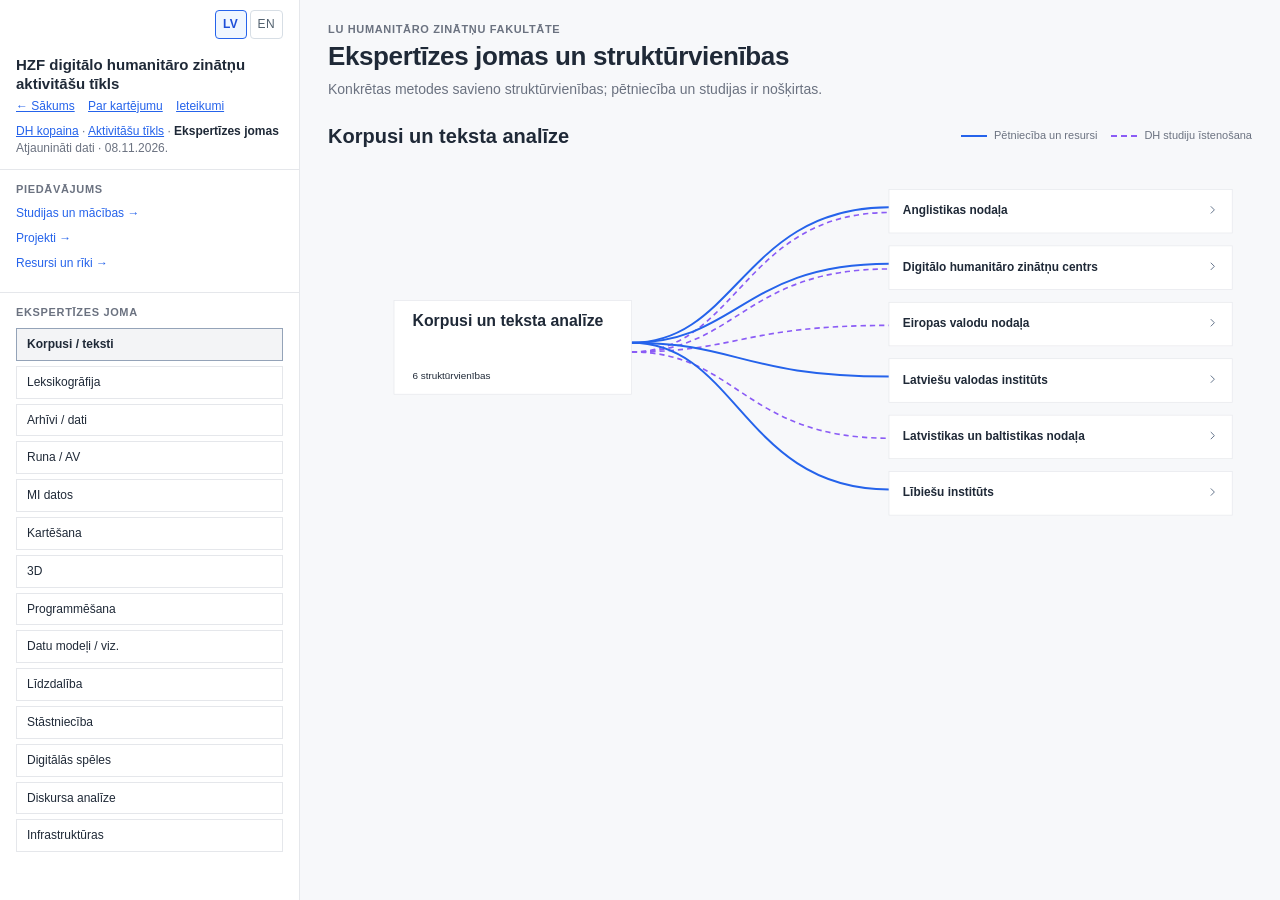
==== commit 8555731e: "Izņemt pasākumu sadaļu un ierakstus no kartējuma" ====
--- a/HZF_DH_ekspertize.html
+++ b/HZF_DH_ekspertize.html
@@ -74,11 +74,11 @@
 <div id="app"><aside id="sidebar"><div class="language-switch" role="navigation" aria-label="Valoda"><a href="?lang=lv" data-language="lv">LV</a><a href="?lang=en" data-language="en">EN</a></div>
 <h1>HZF digitālo humanitāro zinātņu aktivitāšu tīkls</h1>
 <div class="sub"><a href="index.html" style="display:inline-block;margin-bottom:8px">← Sākums</a> <a href="par-kartejumu.html" style="display:inline-block;margin-left:10px;font-size:12px">Par kartējumu</a> <a href="ieteikumi.html" style="margin-left:10px;font-size:12px">Ieteikumi</a><br><nav aria-label="Skati"><a href="HZF_DH_karte.html" id="navMap">DH kopaina</a><span> · </span><a href="HZF_DH_tikls.html" id="navNetwork">Aktivitāšu tīkls</a><span> · </span><a href="HZF_DH_ekspertize.html" id="navExpert">Ekspertīzes jomas</a></nav><br>Atjaunināti dati · 08.11.2026.</div>
-<section class="side-section offer-nav"><h2>Piedāvājums</h2><a href="HZF_DH_piedavajums.html?sadala=studies">Studijas un mācības →</a><a href="HZF_DH_piedavajums.html?sadala=projects">Projekti →</a><a href="HZF_DH_piedavajums.html?sadala=resources">Resursi un rīki →</a><a href="HZF_DH_piedavajums.html?sadala=events">Pasākumi un zināšanu apmaiņa →</a></section><section class="side-section" id="methodSection" hidden><h2>Ekspertīzes joma</h2><div class="methodbar" id="methods" aria-label="Izvēlēties ekspertīzes jomu"></div></section>
+<section class="side-section offer-nav"><h2>Piedāvājums</h2><a href="HZF_DH_piedavajums.html?sadala=studies">Studijas un mācības →</a><a href="HZF_DH_piedavajums.html?sadala=projects">Projekti →</a><a href="HZF_DH_piedavajums.html?sadala=resources">Resursi un rīki →</a></section><section class="side-section" id="methodSection" hidden><h2>Ekspertīzes joma</h2><div class="methodbar" id="methods" aria-label="Izvēlēties ekspertīzes jomu"></div></section>
 
 
 </aside><main><header><div><div class="kicker">LU Humanitāro zinātņu fakultāte</div><h1 id="pageTitle"></h1><p class="subtitle" id="pageSub"></p></div></header>
-<div class="overview-filters" id="overviewFilters" aria-label="Piedāvājuma saraksti"><a href="HZF_DH_piedavajums.html?sadala=studies">Studijas un mācības →</a><a href="HZF_DH_piedavajums.html?sadala=projects">Projekti →</a><a href="HZF_DH_piedavajums.html?sadala=resources">Resursi un rīki →</a><a href="HZF_DH_piedavajums.html?sadala=events">Pasākumi un zināšanu apmaiņa →</a></div><section id="overview" class="overview" aria-label="Sešas DH darbības jomu grupas"><svg class="branches" viewBox="0 0 1400 700" preserveAspectRatio="none" aria-hidden="true"><g fill="none" stroke="#b7cbca" stroke-width="2"><path d="M700 350 C700 300 220 360 220 220"/><path d="M700 350 L700 220"/><path d="M700 350 C700 300 1180 360 1180 220"/><path d="M700 350 C700 400 220 340 220 480"/><path d="M700 350 L700 480"/><path d="M700 350 C700 400 1180 340 1180 480"/></g></svg><div class="domain-grid" id="domains"></div><button type="button" class="hub" id="overviewHub" aria-label="LU Humanitāro zinātņu fakultāte; atvērt visus ierakstus"><img class="hzf-logo" src="[data-uri]" alt="Latvijas Universitātes Humanitāro zinātņu fakultāte"></button></section>
+<div class="overview-filters" id="overviewFilters" aria-label="Piedāvājuma saraksti"><a href="HZF_DH_piedavajums.html?sadala=studies">Studijas un mācības →</a><a href="HZF_DH_piedavajums.html?sadala=projects">Projekti →</a><a href="HZF_DH_piedavajums.html?sadala=resources">Resursi un rīki →</a></div><section id="overview" class="overview" aria-label="Sešas DH darbības jomu grupas"><svg class="branches" viewBox="0 0 1400 700" preserveAspectRatio="none" aria-hidden="true"><g fill="none" stroke="#b7cbca" stroke-width="2"><path d="M700 350 C700 300 220 360 220 220"/><path d="M700 350 L700 220"/><path d="M700 350 C700 300 1180 360 1180 220"/><path d="M700 350 C700 400 220 340 220 480"/><path d="M700 350 L700 480"/><path d="M700 350 C700 400 1180 340 1180 480"/></g></svg><div class="domain-grid" id="domains"></div><button type="button" class="hub" id="overviewHub" aria-label="LU Humanitāro zinātņu fakultāte; atvērt visus ierakstus"><img data-logo-en="assets/HZF_logo_en.png" class="hzf-logo" src="assets/HZF_logo.png" alt="Latvijas Universitātes Humanitāro zinātņu fakultāte"></button></section>
 <section id="expert" hidden><div class="focusheader"><h2 id="focusTitle"></h2><div class="legend"><span><i class="line"></i>Pētniecība un resursi</span><span><i class="line study"></i>DH studiju īstenošana</span></div></div><div id="flowWrap"></div></section>
 
 
@@ -86,7 +86,7 @@
 </main></div>
 <dialog id="details" aria-labelledby="dialogTitle"><div class="dhead"><div><div class="kicker" id="dialogKicker"></div><h2 id="dialogTitle"></h2></div><button class="quietbutton" id="close" type="button">Aizvērt</button></div><div id="dialogBody"></div></dialog>
 <script>
-const DATA={"date":"08.11.2026.","basis":"Nodaļu veidnes un doktorantes apkopojums; avotu papildinājumi 07.–08.11.2026.","records":[{"id":"P3","name":"Latviešu diasporas identitātes transformācija: teksts, valoda, digitālā vide (LATDIT)","type":"Projekts","depts":["Anglistikas nodaļa"],"expertUnits":["Anglistikas nodaļa"],"roles":{"Anglistikas nodaļa":"Struktūrvienības norādīta saikne"},"kws":["angļu valoda","latviešu valoda","identitāte un sabiedrība"],"sourceSheet":"Projekti","sourceRow":3,"provenance":"Nodaļu apkopojums","sourceFiles":["DH-aktivitātes-Anglistikas-nodaļa.docx"],"sourceUrls":["https://latdit.lu.lv/"],"period":"2024-09-01 – 2026-02-28","lifecycle":"Noslēgts","availability":"","linkStatus":"Korpusa tiešās piekļuves saite nav norādīta","linkNote":"Projekta lapā par piekļuvi precīzākiem korpusa metadatiem norādīta saziņa ar zinātnisko grupu.","affiliation":"","layer":"research","areas":["corpus"],"description":"Projekts un tā digitālais rezultāts – LATDIT korpuss ar latviešu izcelsmes autoru dažādu žanru tekstiem angļu valodā. Korpuss sadalīts piecos subkorpusos: Digitālie teksti, Literārie teksti, Mācību grāmatas, Pētnieciskie teksti un Žurnāli.","affiliationVerified":false,"affiliationEvidence":"Piederības norāde projekta avotā nav atsevišķi pārbaudīta.","resourceName":"LATDIT korpuss","sourceReferences":[{"sheet":"Projekti","row":3},{"sheet":"Digitālie resursi","row":3}]},{"id":"P4","name":"Lasīšanas process digitālajā laikmetā: faktori, kas nosaka veiksmīgu lasīšanu digitālajās ierīcēs","type":"Projekts","depts":["Anglistikas nodaļa"],"expertUnits":["Anglistikas nodaļa"],"roles":{"Anglistikas nodaļa":"Struktūrvienības norādīta saikne"},"kws":["angļu valoda","digitālā lasīšana un mediji"],"sourceSheet":"Projekti","sourceRow":4,"provenance":"Nodaļu apkopojums","sourceFiles":["DH-aktivitātes-Anglistikas-nodaļa.docx"],"sourceUrls":["https://www.lu.lv/zinatne/projekti/nacionalas-programmas-un-projekti/2025-gada-1-konkurss/lasisanas-process-digitalaja-laikmeta-faktori-kas-nosaka-veiksmigu-lasisanu-digitalajas-ierices/"],"period":"2026-01-01 – 2028-12-31","lifecycle":"Īstenošanas periodā","availability":"","linkStatus":"","linkNote":"","affiliation":"","layer":"related","areas":[],"description":"","affiliationVerified":false,"affiliationEvidence":"Piederības norāde projekta avotā nav atsevišķi pārbaudīta."},{"id":"P5","name":"Valodu tehnoloģiju iniciatīva (VTI)","type":"Projekts","depts":["Anglistikas nodaļa","Latviešu valodas institūts","Latvistikas un baltistikas nodaļa"],"expertUnits":["Anglistikas nodaļa","Latviešu valodas institūts","Latvistikas un baltistikas nodaļa"],"roles":{"Anglistikas nodaļa":"Struktūrvienības norādīta saikne","Latviešu valodas institūts":"Struktūrvienības norādīta saikne","Latvistikas un baltistikas nodaļa":"Struktūrvienības norādīta saikne"},"kws":["angļu valoda","valodu tehnoloģijas","digitālie valodas resursi un infrastruktūra","mākslīgais intelekts","tulkošanas tehnoloģijas"],"sourceSheet":"Projekti","sourceRow":5,"provenance":"Nodaļu apkopojums","sourceFiles":["DH-aktivitātes-Anglistikas-nodaļa.docx","DH-aktivitātes-Latviešu-valodas-institūts.docx","DH-aktivitātes-Latvistikas-un-baltistikas-nodaļa.docx"],"sourceUrls":["https://www.vti.lu.lv/"],"period":"2022-07-01 – 2026-06-30","lifecycle":"Noslēgts","availability":"","linkStatus":"","linkNote":"","affiliation":"","layer":"research","areas":["corpus","code","lex"],"expert":false,"description":"Valodu tehnoloģiju izstrāde un studiju satura attīstīšana.","affiliationVerified":false,"affiliationEvidence":"Piederības norāde projekta avotā nav atsevišķi pārbaudīta."},{"id":"P6","name":"Atvērtās zināšanu ekosistēmas sabiedriskās zinātnes attīstībai (ȬPEN)","type":"Projekts","depts":["Digitālo humanitāro zinātņu centrs","Lībiešu institūts"],"expertUnits":["Digitālo humanitāro zinātņu centrs"],"roles":{"Digitālo humanitāro zinātņu centrs":"Struktūrvienības norādīta saikne","Lībiešu institūts":"Struktūrvienības norādīta saikne"},"kws":["sabiedriskā un atvērtā zinātne","mākslīgais intelekts","runas tehnoloģijas","latviešu valoda","latgaliešu valoda","lībiešu valoda","kultūras mantojums un digitalizācija"],"sourceSheet":"Projekti","sourceRow":6,"provenance":"Nodaļu apkopojums","sourceFiles":["DH-aktivitātes-Digitālo-humanitāro-zinātņu-centrs.docx","DH-aktivitātes-Lībiešu-institūts.docx"],"sourceUrls":["https://www.hzf.lu.lv/petnieciba/projekti/open/"],"period":"2026-01-01 – 2028-12-31","lifecycle":"Īstenošanas periodā","availability":"","linkStatus":"","linkNote":"","affiliation":"","layer":"research","areas":["ai","speech","participation","infra"],"description":"Valodas un kultūras mantojuma atvērtie dati, rokrakstu un runas atpazīšana, kopienu iesaiste.","affiliationVerified":false,"affiliationEvidence":"Piederības norāde projekta avotā nav atsevišķi pārbaudīta."},{"id":"P7","name":"Mākslīgā intelekta risinājumi universitāšu vadītai sabiedrības iesaistei Ukrainas kultūras mantojuma saglabāšanā (AISTER)","type":"Projekts","depts":["Digitālo humanitāro zinātņu centrs"],"expertUnits":["Digitālo humanitāro zinātņu centrs"],"roles":{"Digitālo humanitāro zinātņu centrs":"Struktūrvienības norādīta saikne"},"kws":["mākslīgais intelekts","sabiedriskā un atvērtā zinātne","kultūras mantojums un digitalizācija","identitāte un sabiedrība"],"sourceSheet":"Projekti","sourceRow":7,"provenance":"Nodaļu apkopojums","sourceFiles":["DH-aktivitātes-Digitālo-humanitāro-zinātņu-centrs.docx"],"sourceUrls":["https://www.hzf.lu.lv/petnieciba/aktualie-projekti/erasmus-ka2-programmas-projekts-aister/"],"period":"2025-02-01 – 2027-05-31","lifecycle":"Īstenošanas periodā","availability":"","linkStatus":"","linkNote":"","affiliation":"","layer":"research","areas":["ai","archive","participation"],"description":"MI un sabiedrības līdzdalības risinājumi kultūras mantojuma dokumentēšanai un saglabāšanai.","affiliationVerified":false,"affiliationEvidence":"Piederības norāde projekta avotā nav atsevišķi pārbaudīta."},{"id":"P8","name":"Digitālie resursi un mākslīgā intelekta tehnoloģijas latviešu valodas ilgtspējai (DigiLATE)","type":"Projekts","depts":["Digitālo humanitāro zinātņu centrs","Latviešu valodas institūts","Latvistikas un baltistikas nodaļa"],"expertUnits":["Digitālo humanitāro zinātņu centrs","Latviešu valodas institūts","Latvistikas un baltistikas nodaļa"],"roles":{"Digitālo humanitāro zinātņu centrs":"Struktūrvienības norādīta saikne","Latviešu valodas institūts":"Struktūrvienības norādīta saikne","Latvistikas un baltistikas nodaļa":"Struktūrvienības norādīta saikne"},"kws":["digitālie valodas resursi un infrastruktūra","latgaliešu valoda","latviešu valoda","runas tehnoloģijas","mākslīgais intelekts","tekstu korpuss"],"sourceSheet":"Projekti","sourceRow":8,"provenance":"Nodaļu apkopojums","sourceFiles":["DH-aktivitātes-Digitālo-humanitāro-zinātņu-centrs.docx","DH-aktivitātes-Latviešu-valodas-institūts.docx","DH-aktivitātes-Latvistikas-un-baltistikas-nodaļa.docx"],"sourceUrls":["https://www.lzp.gov.lv/lv/projekts/digitalie-resursi-un-maksliga-intelekta-tehnologijas-latviesu-valodas-ilgtspejai"],"period":"2025-12-22 – 2028-12-21","lifecycle":"Īstenošanas periodā","availability":"","linkStatus":"","linkNote":"","affiliation":"","layer":"research","areas":["corpus","speech","ai","infra"],"expert":false,"description":"Valodu korpusu, runas un mākslīgā intelekta risinājumu izstrāde.","affiliationVerified":false,"affiliationEvidence":"Piederības norāde projekta avotā nav atsevišķi pārbaudīta."},{"id":"P9","name":"NAMS. Latviskā identitāte un zināšanu stratēģijas kā sabiedrības noturības resurss","type":"Projekts","depts":["Digitālo humanitāro zinātņu centrs"],"expertUnits":["Digitālo humanitāro zinātņu centrs"],"roles":{"Digitālo humanitāro zinātņu centrs":"Struktūrvienības norādīta saikne"},"kws":["identitāte un sabiedrība","kultūras mantojums un digitalizācija"],"sourceSheet":"Projekti","sourceRow":9,"provenance":"Nodaļu apkopojums","sourceFiles":["DH-aktivitātes-Digitālo-humanitāro-zinātņu-centrs.docx"],"sourceUrls":["https://lulfmi.lv/petijumi/projekti/nams-latviska-identitate-un-zinasanu-strategijas-ka-sabiedribas-noturibas-resurss"],"period":"2025-12-22 – 2028-12-21","lifecycle":"Īstenošanas periodā","availability":"","linkStatus":"","linkNote":"","affiliation":"","layer":"research","areas":["archive"],"description":"Teiku digitālās platformas attīstīšana projekta ietvaros.","affiliationVerified":false,"affiliationEvidence":"Piederības norāde projekta avotā nav atsevišķi pārbaudīta."},{"id":"P10","name":"Vācu-baltu–vācu-igauņu-latviešu valodu vārdnīca","type":"Projekts","depts":["Eiropas valodu nodaļa"],"expertUnits":["Eiropas valodu nodaļa"],"roles":{"Eiropas valodu nodaļa":"Struktūrvienības norādīta saikne"},"kws":["elektroniskā vārdnīca","vācu valoda","latviešu valoda","citas valodas","vācbaltiešu kultūra","valodas vēsture"],"sourceSheet":"Projekti","sourceRow":10,"provenance":"Nodaļu apkopojums","sourceFiles":["DH-aktivitātes-Eiropas-valodu-nodaļa.docx"],"sourceUrls":["https://arhiiv.eki.ee/dict/bss/bss.html"],"period":"2016 – 2019","lifecycle":"Neaktīvs","lifecycleVerifiedOn":"09.11.2026.","availability":"","linkStatus":"","linkNote":"","affiliation":"","layer":"research","areas":["lex"],"periodNote":"Excel norādīti 2016–2019; nodaļas veidne apraksta līdzdalību kopš 2016. gada arī šobrīd. Periods jāprecizē.","description":"Elektroniskas vārdnīcas šķirkļu veidošana un pilnveide.","affiliationVerified":false,"affiliationEvidence":"Piederības norāde projekta avotā nav atsevišķi pārbaudīta."},{"id":"P11","name":"Institutum Herderianum Rigense: Herdera institūts Rīgā kā zinātnes tīkls Eiropas zinātnes tīklojumā","type":"Projekts","depts":["Filozofijas un ētikas nodaļa"],"expertUnits":["Filozofijas un ētikas nodaļa"],"roles":{"Filozofijas un ētikas nodaļa":"Struktūrvienības norādīta saikne"},"kws":["kultūras mantojums un digitalizācija","datubāze","digitālie valodas resursi un infrastruktūra","vācu valoda","vācbaltiešu kultūra","zinātnes vēsture","Latvijas vēsture"],"sourceSheet":"Projekti","sourceRow":11,"provenance":"Nodaļu apkopojums","sourceFiles":["DH-aktivitātes-Filozofijas-un-ētikas-nodaļa.docx"],"sourceUrls":["https://www.lzp.gov.lv/lv/projekts/institutum-herderianum-rigense-herdera-instituts-riga-ka-zinatnes-tikls-eiropas-zinatnes-tiklojuma"],"period":"2020-12-01 – 2021-12-02","lifecycle":"Noslēgts","availability":"","linkStatus":"","linkNote":"","affiliation":"","layer":"research","areas":["archive"],"description":"Zinātnes vēstures materiālu strukturēšana HeInRi datubāzē.","affiliationVerified":false,"affiliationEvidence":"Piederības norāde projekta avotā nav atsevišķi pārbaudīta."},{"id":"P12","name":"Pēctrimdas fenomens: transformācijas un pielāgošanās latviešu trimdas kopienā pēc 1991. gada","type":"Projekts","depts":["Filozofijas un socioloģijas institūts"],"expertUnits":["Filozofijas un socioloģijas institūts"],"roles":{"Filozofijas un socioloģijas institūts":"Struktūrvienības norādīta saikne"},"kws":["kultūras mantojums un digitalizācija"],"sourceSheet":"Projekti","sourceRow":12,"provenance":"Nodaļu apkopojums","sourceFiles":["DH-aktivitātes-Filozofijas-un-socioloģijas-institūts.docx"],"sourceUrls":["https://www.lzp.gov.lv/lv/projekts/pectrimdas-fenomens-transformacijas-un-pielagosanas-latviesu-trimdas-kopiena-pec-1991-gada"],"period":"2025-01-01 – 2027-12-31","lifecycle":"Īstenošanas periodā","availability":"","linkStatus":"","linkNote":"","affiliation":"","layer":"research","areas":["archive"],"description":"Digitālu biogrāfisko interviju un metadatu strukturēšana un iekļaušana Nacionālās mutvārdu vēstures krājumā.","affiliationVerified":false,"affiliationEvidence":"Piederības norāde projekta avotā nav atsevišķi pārbaudīta."},{"id":"P13","name":"Atvērtas un FAIR principiem atbilstīgas digitālo humanitāro zinātņu ekosistēmas attīstība Latvijā (DHELI)","type":"Projekts","depts":["Latviešu valodas institūts","Lībiešu institūts"],"expertUnits":["Latviešu valodas institūts","Lībiešu institūts"],"roles":{"Latviešu valodas institūts":"Struktūrvienības norādīta saikne","Lībiešu institūts":"Struktūrvienības norādīta saikne"},"kws":["digitālie rīki un programmēšana","digitālie valodas resursi un infrastruktūra"],"sourceSheet":"Projekti","sourceRow":13,"provenance":"Nodaļu apkopojums","sourceFiles":["DH-aktivitātes-Latviešu-valodas-institūts.docx","DH-aktivitātes-Lībiešu-institūts.docx"],"sourceUrls":["https://www.digitalhumanities.lv/projekti/DHELI/"],"period":"2022-12-15 – 2025-12-14","lifecycle":"Noslēgts","availability":"","linkStatus":"","linkNote":"","affiliation":"","layer":"research","areas":["infra"],"expert":false,"description":"Humanitāro zinātņu digitālo resursu integrācija un FAIR datu ekosistēmas attīstība.","affiliationVerified":false,"affiliationEvidence":"Piederības norāde projekta avotā nav atsevišķi pārbaudīta."},{"id":"P14","name":"Humanitāro zinātņu digitālie resursi: integrācija un attīstība","type":"Projekts","depts":["Latviešu valodas institūts","Lībiešu institūts"],"expertUnits":["Latviešu valodas institūts","Lībiešu institūts"],"roles":{"Latviešu valodas institūts":"Struktūrvienības norādīta saikne","Lībiešu institūts":"Struktūrvienības norādīta saikne"},"kws":["digitālie rīki un programmēšana","digitālie valodas resursi un infrastruktūra"],"sourceSheet":"Projekti","sourceRow":14,"provenance":"Nodaļu apkopojums","sourceFiles":["DH-aktivitātes-Latviešu-valodas-institūts.docx","DH-aktivitātes-Lībiešu-institūts.docx"],"sourceUrls":["https://www.digitalhumanities.lv/projekti/DHVPP/"],"period":"2020-10-05 – 2022-10-04","lifecycle":"Noslēgts","availability":"","linkStatus":"","linkNote":"","affiliation":"","layer":"research","areas":["infra"],"expert":false,"description":"Humanitāro zinātņu digitālo resursu integrācija un attīstība.","affiliationVerified":false,"affiliationEvidence":"Piederības norāde projekta avotā nav atsevišķi pārbaudīta."},{"id":"P15","name":"Mūsdienu latviešu valodas izpēte un valodas tehnoloģiju attīstība (LATE)","type":"Projekts","depts":["Latviešu valodas institūts","Latvistikas un baltistikas nodaļa"],"expertUnits":["Latviešu valodas institūts","Latvistikas un baltistikas nodaļa"],"roles":{"Latviešu valodas institūts":"Struktūrvienības norādīta saikne","Latvistikas un baltistikas nodaļa":"Struktūrvienības norādīta saikne"},"kws":["digitālie valodas resursi un infrastruktūra","latviešu valoda"],"sourceSheet":"Projekti","sourceRow":15,"provenance":"Nodaļu apkopojums","sourceFiles":["DH-aktivitātes-Latviešu-valodas-institūts.docx","DH-aktivitātes-Latvistikas-un-baltistikas-nodaļa.docx"],"sourceUrls":["https://www.digitalhumanities.lv/projekti/vpp-late/"],"period":"2021-12-20 – 2024-12-19","lifecycle":"Noslēgts","availability":"","linkStatus":"","linkNote":"","affiliation":"","layer":"research","areas":["corpus","infra"],"expert":false,"description":"Valodas datu un tehnoloģiju izstrāde.","affiliationVerified":false,"affiliationEvidence":"Piederības norāde projekta avotā nav atsevišķi pārbaudīta."},{"id":"P16","name":"Vikingu laikmets Latvijā: stapdisciplināra izpēte","type":"Projekts","depts":["Latvijas vēstures institūts"],"expertUnits":["Latvijas vēstures institūts"],"roles":{"Latvijas vēstures institūts":"Struktūrvienības norādīta saikne"},"kws":["datu analīze un vizualizācija","digitālā pētniecība","Latvijas vēsture"],"sourceSheet":"Projekti","sourceRow":16,"provenance":"Nodaļu apkopojums","sourceFiles":["DH-aktivitātes-Latvijas-vēstures-institūts.docx"],"sourceUrls":["https://www.lvi.lu.lv/petnieciba/projekti/vikingu-laikmets-latvija-starpdisciplinara-izpete/"],"period":"2023-01-01 – 2025-12-31","lifecycle":"Noslēgts","availability":"","linkStatus":"","linkNote":"","affiliation":"","layer":"review","areas":[],"description":"","affiliationVerified":false,"affiliationEvidence":"Piederības norāde projekta avotā nav atsevišķi pārbaudīta."},{"id":"P17","name":"Latviešu valodas morfēmu un vārddarināšanas modeļu datubāze","type":"Projekts","depts":["Latvistikas un baltistikas nodaļa"],"expertUnits":["Latvistikas un baltistikas nodaļa"],"roles":{"Latvistikas un baltistikas nodaļa":"Struktūrvienības norādīta saikne"},"kws":["datubāze","datu analīze un vizualizācija","latviešu valoda","morfoloģija un vārddarināšana","digitālie rīki un programmēšana"],"sourceSheet":"Projekti","sourceRow":17,"provenance":"Nodaļu apkopojums","sourceFiles":["DH-aktivitātes-Latvistikas-un-baltistikas-nodaļa.docx"],"sourceUrls":["https://www.dlmdm.lu.lv/"],"period":"2023-04-01 – 2026-03-31","lifecycle":"Noslēgts","availability":"","linkStatus":"","linkNote":"","affiliation":"","layer":"research","areas":["lex","viz"],"description":"Morfēmu un vārddarināšanas modeļu datubāzes veidošana.","affiliationVerified":false,"affiliationEvidence":"Piederības norāde projekta avotā nav atsevišķi pārbaudīta."},{"id":"P18","name":"Daudzfunkcionāla lībiešu valodas vārdnīca","type":"Projekts","depts":["Lībiešu institūts"],"expertUnits":["Lībiešu institūts"],"roles":{"Lībiešu institūts":"Struktūrvienības norādīta saikne"},"kws":["elektroniskā vārdnīca","lībiešu valoda","digitālie valodas resursi un infrastruktūra"],"sourceSheet":"Projekti","sourceRow":18,"provenance":"Nodaļu apkopojums","sourceFiles":["DH-aktivitātes-Lībiešu-institūts.docx"],"sourceUrls":["https://www.lu.lv/en/zinatne/projekti/nacionalas-programmas-un-projekti/letonika-latviskas-un-eiropeiskas-sabiedribas-attistibai/daudzfunkcionala-libiesu-valodas-vardnica/"],"period":"2021-12-20 – 2024-12-19","lifecycle":"Noslēgts","availability":"","linkStatus":"","linkNote":"","affiliation":"","layer":"research","areas":["lex"],"description":"Digitālas daudzfunkcionālas lībiešu valodas vārdnīcas izstrāde.","affiliationVerified":false,"affiliationEvidence":"Piederības norāde projekta avotā nav atsevišķi pārbaudīta."},{"id":"P19","name":"Kritiski mazu resursu valodas pieejamības uzlabošana: MI balstītas pieejas lībiešu valodas datu sintēzei un iegūšanai","type":"Projekts","depts":["Lībiešu institūts"],"expertUnits":["Lībiešu institūts"],"roles":{"Lībiešu institūts":"Struktūrvienības norādīta saikne"},"kws":["runas tehnoloģijas","lībiešu valoda","mākslīgais intelekts"],"sourceSheet":"Projekti","sourceRow":19,"provenance":"Nodaļu apkopojums","sourceFiles":["DH-aktivitātes-Lībiešu-institūts.docx"],"sourceUrls":["https://www.lu.lv/zinatne/projekti/atveselosanas-un-noturibas-mehanisma-projekti/atbalsts-petniekiem-projektiem/kritiski-mazu-resursu-valodas-pieejamibas-uzlabosana-mi-balstitas-pieejas-libiesu-valodas-datu-sintezei-un-iegusanai/"],"period":"2024-09-01 – 2026-02-28","lifecycle":"Noslēgts","availability":"","linkStatus":"","linkNote":"","affiliation":"","layer":"research","areas":["speech","ai"],"description":"MI pieejas lībiešu valodas datu iegūšanai un sintēzei.","affiliationVerified":false,"affiliationEvidence":"Piederības norāde projekta avotā nav atsevišķi pārbaudīta."},{"id":"P20","name":"Lībiešu valodas resursi un pētījumi lībiešu valodas apguvēju un lietojuma atbalstam","type":"Projekts","depts":["Lībiešu institūts"],"expertUnits":["Lībiešu institūts"],"roles":{"Lībiešu institūts":"Struktūrvienības norādīta saikne"},"kws":["digitālie valodas resursi un infrastruktūra","lībiešu valoda","digitālie rīki un programmēšana"],"sourceSheet":"Projekti","sourceRow":20,"provenance":"Nodaļu apkopojums","sourceFiles":["DH-aktivitātes-Lībiešu-institūts.docx"],"sourceUrls":["https://www.lzp.gov.lv/lv/projekts/libiesu-valodas-resursi-un-petijumi-libiesu-valodas-apguveju-un-lietojuma-atbalstam"],"period":"2025-12-22 – 2028-12-21","lifecycle":"Īstenošanas periodā","availability":"","linkStatus":"","linkNote":"","affiliation":"","layer":"research","areas":["corpus","lex","infra"],"description":"Lībiešu valodas digitālo resursu attīstība.","affiliationVerified":false,"affiliationEvidence":"Piederības norāde projekta avotā nav atsevišķi pārbaudīta."},{"id":"P21","name":"Dzīve un nāve dzelzs laikmetā Latvijā (5. – 12. gadsimts): bioarheoloģisks pētījums","type":"Projekts","depts":["Latvijas vēstures institūts"],"expertUnits":["Latvijas vēstures institūts"],"roles":{"Latvijas vēstures institūts":"Struktūrvienības norādīta saikne"},"kws":["datu analīze un vizualizācija","digitālā pētniecība","Latvijas vēsture"],"sourceSheet":"Projekti","sourceRow":21,"provenance":"Nodaļu apkopojums","sourceFiles":["DH-aktivitātes-Latvijas-vēstures-institūts.docx"],"sourceUrls":["https://www.lu.lv/zinatne/projekti/nacionalas-programmas-un-projekti/2025-gada-1-konkurss/dzive-un-nave-dzelzs-laikmeta-latvija-5-12-gadsimts-bioarheologisks-petijums/"],"period":"2026-01-01 – 2028-12-31","lifecycle":"Īstenošanas periodā","availability":"","linkStatus":"","linkNote":"","affiliation":"","layer":"review","areas":[],"description":"","affiliationVerified":false,"affiliationEvidence":"Piederības norāde projekta avotā nav atsevišķi pārbaudīta."},{"id":"P22","name":"Nezināmie latviešu personvārdi: nepētīto latviešu antroponīmu diahroniska izpēte globālai integrācijai un atvērtai piekļuvei","type":"Projekts","depts":["Latviešu valodas institūts"],"expertUnits":["Latviešu valodas institūts"],"roles":{"Latviešu valodas institūts":"Struktūrvienības norādīta saikne"},"kws":["elektroniskā vārdnīca","latviešu valoda","valodas vēsture","onomastika un dialektoloģija"],"sourceSheet":"Projekti","sourceRow":22,"provenance":"Nodaļu apkopojums","sourceFiles":["DH-aktivitātes-Latviešu-valodas-institūts.docx"],"sourceUrls":["https://www.lu.lv/zinatne/projekti/nacionalas-programmas-un-projekti/2025-gada-1-konkurss/nezinamie-latviesu-personvardi-nepetito-latviesu-antroponimu-diahroniska-izpete-globalai-integracijai-un-atvertai-piekluvei/"],"period":"2026-01-01 – 2028-12-31","lifecycle":"Īstenošanas periodā","availability":"","linkStatus":"","linkNote":"","affiliation":"","layer":"research","areas":["lex"],"description":"Antroponīmu dati, digitāla vārdnīca un atvērta piekļuve.","affiliationVerified":false,"affiliationEvidence":"Piederības norāde projekta avotā nav atsevišķi pārbaudīta."},{"id":"P23","name":"Aizmirstie filozofi: Ērika Zēla un Kurts Štafenhāgens Rīgas Herdera institūtā un pasaulē","type":"Projekts","depts":["Filozofijas un ētikas nodaļa","Latvijas vēstures institūts","Starpdisciplinārais Vācijas pētījumu centrs","Vēstures un arheoloģijas nodaļa"],"expertUnits":["Filozofijas un ētikas nodaļa","Latvijas vēstures institūts","Starpdisciplinārais Vācijas pētījumu centrs","Vēstures un arheoloģijas nodaļa"],"roles":{"Filozofijas un ētikas nodaļa":"Struktūrvienības norādīta saikne","Latvijas vēstures institūts":"Struktūrvienības norādīta saikne","Starpdisciplinārais Vācijas pētījumu centrs":"Struktūrvienības norādīta saikne","Vēstures un arheoloģijas nodaļa":"Struktūrvienības norādīta saikne"},"kws":["datu analīze un vizualizācija","zinātnes vēsture","vācu valoda","vācbaltiešu kultūra","Latvijas vēsture"],"sourceSheet":"Projekti","sourceRow":23,"provenance":"Nodaļu apkopojums","sourceFiles":["DH-aktivitātes-Filozofijas-un-ētikas-nodaļa.docx","DH-aktivitātes-Latvijas-vēstures-institūts.docx","DH-aktivitātes-Starpdisciplinārais-Vācijas-pētījumu-centrs.docx","DH-aktivitātes-Vēstures-un-arheoloģijas-nodaļa.docx"],"sourceUrls":["https://www.lu.lv/en/zinatne/projekti/nacionalas-programmas-un-projekti/flpp-2023-gada-konkurss/aizmirstie-filozofi-erika-zela-un-kurts-stafenhagens-rigas-herdera-instituta-un-pasaule"],"period":"2024-01-01 – 2026-12-31","lifecycle":"Īstenošanas periodā","availability":"","linkStatus":"","linkNote":"","affiliation":"","layer":"review","areas":[],"description":"","affiliationVerified":false,"affiliationEvidence":"Piederības norāde projekta avotā nav atsevišķi pārbaudīta."},{"id":"P24","name":"Cilvēciskāki čatboti: komunikācijā balstīti risinājumi lietotāju pieredzes uzlabošanai","type":"Projekts","depts":["Filozofijas un socioloģijas institūts"],"expertUnits":["Filozofijas un socioloģijas institūts"],"roles":{"Filozofijas un socioloģijas institūts":"Struktūrvienības norādīta saikne"},"kws":["mākslīgais intelekts"],"sourceSheet":"Projekti","sourceRow":24,"provenance":"Nodaļu apkopojums","sourceFiles":["DH-aktivitātes-Filozofijas-un-socioloģijas-institūts.docx"],"sourceUrls":["https://www.lu.lv/en/zinatne/projekti/nacionalas-programmas-un-projekti/flpp-2021-gada-konkurss/cilveciskaki-catboti-komunikacija-balstiti-risinajumi-lietotaju-pieredzes-uzlabosanai/"],"period":"2022-01-03 – 2024-12-30","lifecycle":"Noslēgts","availability":"","linkStatus":"","linkNote":"","affiliation":"","layer":"related","areas":[],"description":"","affiliationVerified":false,"affiliationEvidence":"Piederības norāde projekta avotā nav atsevišķi pārbaudīta."},{"id":"P25","name":"Interneta lietošanas paternu ietekme uz jauniešu kognitīvo stilu attīstību","type":"Projekts","depts":["Filozofijas un socioloģijas institūts"],"expertUnits":["Filozofijas un socioloģijas institūts"],"roles":{"Filozofijas un socioloģijas institūts":"Struktūrvienības norādīta saikne"},"kws":["datu analīze un vizualizācija","digitālā lasīšana un mediji"],"sourceSheet":"Projekti","sourceRow":25,"provenance":"Nodaļu apkopojums","sourceFiles":["DH-aktivitātes-Filozofijas-un-socioloģijas-institūts.docx"],"sourceUrls":["https://www.lu.lv/en/zinatne/projekti/nacionalas-programmas-un-projekti/flpp-2021-gada-konkurss/interneta-lietosanas-paternu-ietekme-uz-jauniesu-kognitivo-stilu-attistibu/"],"period":"2022-01-03 – 2024-12-30","lifecycle":"Noslēgts","availability":"","linkStatus":"","linkNote":"","affiliation":"","layer":"related","areas":[],"description":"","affiliationVerified":false,"affiliationEvidence":"Piederības norāde projekta avotā nav atsevišķi pārbaudīta."},{"id":"P26","name":"Latviešu literatūra kā piederība: personības, poētika un publiskā telpa (LITBEL)","type":"Projekts","depts":["Latvistikas un baltistikas nodaļa"],"expertUnits":["Latvistikas un baltistikas nodaļa"],"roles":{"Latvistikas un baltistikas nodaļa":"Struktūrvienības norādīta saikne"},"kws":["digitālā lasīšana un mediji","literatūra","mākslīgais intelekts","digitālie rīki un programmēšana"],"sourceSheet":"Projekti","sourceRow":26,"provenance":"Nodaļu apkopojums","sourceFiles":["DH-aktivitātes-Latvistikas-un-baltistikas-nodaļa.docx"],"sourceUrls":["https://lulfmi.lv/petijumi/projekti/litbel-latviesu-literatura-ka-piederiba-personibas-poetika-un-publiska-telpa"],"period":"2025-12-22 – 2028-12-21","lifecycle":"Īstenošanas periodā","availability":"","linkStatus":"","linkNote":"","affiliation":"","layer":"review","areas":[],"description":"","affiliationVerified":false,"affiliationEvidence":"Piederības norāde projekta avotā nav atsevišķi pārbaudīta."},{"id":"P27","name":"Latviešu valoda laikā, telpā un sabiedrībā (LaTS)","type":"Projekts","depts":["Latviešu valodas institūts"],"expertUnits":["Latviešu valodas institūts"],"roles":{"Latviešu valodas institūts":"Struktūrvienības norādīta saikne"},"kws":["digitālie valodas resursi un infrastruktūra","latviešu valoda"],"sourceSheet":"Projekti","sourceRow":27,"provenance":"Nodaļu apkopojums","sourceFiles":["DH-aktivitātes-Latviešu-valodas-institūts.docx"],"sourceUrls":["https://lavi.lu.lv/vpp-lats/"],"period":"2025-12-22 – 2028-12-21","lifecycle":"Īstenošanas periodā","availability":"","linkStatus":"","linkNote":"","affiliation":"","layer":"research","areas":["lex","infra"],"description":"Latviešu valodas digitālo resursu attīstība.","affiliationVerified":false,"affiliationEvidence":"Piederības norāde projekta avotā nav atsevišķi pārbaudīta."},{"id":"P28","name":"Latviešu personvārdu vēsturiskā vārdnīca: digitāla pieeja un atvērtie dati (LaGiN)","type":"Projekts","depts":["Latviešu valodas institūts"],"expertUnits":["Latviešu valodas institūts"],"roles":{"Latviešu valodas institūts":"Struktūrvienības norādīta saikne"},"kws":["elektroniskā vārdnīca","latviešu valoda","valodas vēsture","onomastika un dialektoloģija"],"sourceSheet":"Projekti","sourceRow":28,"provenance":"Nodaļu apkopojums","sourceFiles":["DH-aktivitātes-Latviešu-valodas-institūts.docx"],"sourceUrls":["https://www.lu.lv/zinatne/projekti/atveselosanas-un-noturibas-mehanisma-projekti/atbalsts-petniekiem-projektiem/latviesu-personvardu-vesturiska-vardnica-digitala-pieeja-un-atvertie-dati-lagin/"],"period":"2024-09-01 – 2026-02-28","lifecycle":"Noslēgts","availability":"","linkStatus":"","linkNote":"","affiliation":"","layer":"research","areas":["lex"],"description":"Vēsturisku personvārdu digitālās vārdnīcas un atvērto datu izstrāde.","affiliationVerified":false,"affiliationEvidence":"Piederības norāde projekta avotā nav atsevišķi pārbaudīta."},{"id":"P29","name":"Manaizvēle.lv – Platforma vērtīborientētai līdzdalībai un sabiedriskajai uzticībai Latvijā","type":"Projekts","depts":["Vēstures un arheoloģijas nodaļa"],"expertUnits":["Vēstures un arheoloģijas nodaļa"],"roles":{"Vēstures un arheoloģijas nodaļa":"Struktūrvienības norādīta saikne"},"kws":["digitālie valodas resursi un infrastruktūra","sabiedriskā un atvērtā zinātne"],"sourceSheet":"Projekti","sourceRow":29,"provenance":"Nodaļu apkopojums","sourceFiles":["DH-aktivitātes-Vēstures-un-arheoloģijas-nodaļa.docx"],"sourceUrls":["https://manaizvele.lu.lv/"],"period":"2026-01-01 – 2028-12-31","lifecycle":"Aktīvs","lifecycleVerifiedOn":"09.11.2026.","availability":"","linkStatus":"","linkNote":"","affiliation":"","layer":"review","areas":[],"description":"","affiliationVerified":false,"affiliationEvidence":"Piederības norāde projekta avotā nav atsevišķi pārbaudīta.","url":"https://manaizvele.lu.lv/"},{"id":"P30","name":"Vācu valoda un literatūra Baltijā. Valodas vēsture un autobiogrāfiskā rakstniecība transnacionālā un reģionālā skatījumā","type":"Projekts","depts":["Eiropas valodu nodaļa"],"expertUnits":["Eiropas valodu nodaļa"],"roles":{"Eiropas valodu nodaļa":"Struktūrvienības norādīta saikne"},"kws":["vācu valoda","literatūra","digitālie mācību materiāli"],"sourceSheet":"Projekti","sourceRow":30,"provenance":"Papildināts no avotiem","sourceFiles":["DH-aktivitātes-Eiropas-valodu-nodaļa.docx"],"sourceUrls":["https://www.lu.lv/zinatne/projekti/nacionalas-programmas-un-projekti/2025-gada-1-konkurss/vacu-valoda-un-literatura-baltija-valodas-vesture-un-autobiografiska-rakstnieciba-transnacionala-un-regionala-skatijuma/"],"period":"2026-01-01 – 2028-12-31","lifecycle":"Plānots / izstrāde nav apstiprināta","availability":"","linkStatus":"","linkNote":"","affiliation":"","layer":"pedagogy","areas":[],"planned":true,"description":"","affiliationVerified":false,"affiliationEvidence":"Piederības norāde projekta avotā nav atsevišķi pārbaudīta."},{"id":"P31","name":"Intergenerational resilience stories strengthening EU preparedness at European borderland HEIs (LINNAEA)","type":"Projekts","depts":["Digitālo humanitāro zinātņu centrs"],"expertUnits":["Digitālo humanitāro zinātņu centrs"],"roles":{"Digitālo humanitāro zinātņu centrs":"Projekta partneris; LU vada WP3, kurā ietilpst digitālā stāstniecība."},"kws":["digitālā stāstniecība","dzīvesstāsti","kultūras atmiņa","sabiedrības iesaiste","atvērtie izglītības resursi","mantojuma digitalizācija"],"sourceSheet":"Projekti","sourceRow":31,"provenance":"Papildināts no avotiem","sourceFiles":["KA220-HED-4B1D6883_application (1).pdf, 23., 43.–49. lpp."],"sourceUrls":[],"period":"2026-10-01 – 2029-05-31","lifecycle":"Aktīvs","lifecycleVerifiedOn":"09.11.2026.","availability":"","linkStatus":"","linkNote":"","affiliation":"","layer":"research","areas":["storytelling","archive","participation"],"expert":true,"description":"Digitālā stāstniecība: starppaaudžu dzīvesstāstu vākšana, digitāla dokumentēšana un pārveide multimediālos stāstos.","affiliationVerified":false,"affiliationEvidence":"Piederības norāde projekta avotā nav atsevišķi pārbaudīta."},{"id":"P32","name":"Etnogrāfs, sabiedrība, māksla: etnoloģijas un mākslas simbioze un padomju koloniālisma diskurss Latvijā","type":"Projekts","depts":["Latvijas vēstures institūts"],"expertUnits":["Latvijas vēstures institūts"],"roles":{"Latvijas vēstures institūts":"Struktūrvienības norādīta saikne"},"kws":["mākslas vēsture","etnoloģija","datu kopa","kultūras mantojums un digitalizācija"],"sourceSheet":"Projekti","sourceRow":32,"provenance":"Papildināts no avotiem","sourceFiles":["DH-aktivitātes-Latvijas-vēstures-institūts.docx"],"sourceUrls":["https://www.lvi.lu.lv/petnieciba/projekti/etnografs-sabiedriba-maksla-etnologijas-un-makslas-simbioze-un-padomju-kolonialisma-diskurss-latvija/"],"period":"2024-01-01 – 2026-12-31","lifecycle":"Īstenošanas periodā","availability":"","linkStatus":"","linkNote":"","affiliation":"","layer":"review","areas":[],"description":"","affiliationVerified":false,"affiliationEvidence":"Piederības norāde projekta avotā nav atsevišķi pārbaudīta."},{"id":"R4","name":"Tilde vārdnīca Latviešu - Angļu","type":"Digitālais resurss","depts":["Anglistikas nodaļa"],"expertUnits":["Anglistikas nodaļa"],"roles":{"Anglistikas nodaļa":"Struktūrvienības norādīta saikne"},"kws":["elektroniskā vārdnīca","latviešu valoda","angļu valoda"],"sourceSheet":"Digitālie resursi","sourceRow":4,"provenance":"Nodaļu apkopojums","sourceFiles":["DH-aktivitātes-Anglistikas-nodaļa.docx"],"sourceUrls":["https://www.letonika.lv/groups/?g=2"],"period":"","lifecycle":"","availability":"publisks","linkStatus":"Atveras – vispārīga lapa","linkNote":"Saite atver Letonika vārdnīcu kopskatu, ne konkrētās latviešu–angļu vārdnīcas aprakstu.","affiliation":"Lapā norādīta Tilde. Anglistikas nodaļas ieguldījums vai piederība HZF šajā lapā nav apliecināta.","layer":"review","areas":[],"description":"","affiliationVerified":false,"affiliationEvidence":"Lapā norādīta Tilde. Anglistikas nodaļas ieguldījums vai piederība HZF šajā lapā nav apliecināta."},{"id":"R5","name":"LPT teiku korpuss","type":"Digitālais resurss","depts":["Digitālo humanitāro zinātņu centrs"],"expertUnits":["Digitālo humanitāro zinātņu centrs"],"roles":{"Digitālo humanitāro zinātņu centrs":"Struktūrvienības norādīta saikne"},"kws":["tekstu korpuss","kultūras mantojums un digitalizācija"],"sourceSheet":"Digitālie resursi","sourceRow":5,"provenance":"Nodaļu apkopojums","sourceFiles":["DH-aktivitātes-Digitālo-humanitāro-zinātņu-centrs.docx"],"sourceUrls":["http://hdl.handle.net/20.500.12574/147","https://repository.clarin.lv/repository/xmlui/handle/20.500.12574/147","https://research.lu.lv/lv/datasets/latvian-folk-legend-corpus-of-lpt-in-latvian/"],"period":"","lifecycle":"","availability":"publisks","linkStatus":"Atveras","linkNote":"Pastāvīgā hdl saite atver CLARIN ierakstu ar datu kopas aprakstu.","affiliation":"Izdevējos norādīts LU DHC; ieraksts ievietots HZF valodas un kultūras mantojuma datu kolekcijā.","layer":"research","areas":["corpus","archive"],"description":"","affiliationVerified":true,"affiliationEvidence":"Izdevējos norādīts LU DHC; ieraksts ievietots HZF valodas un kultūras mantojuma datu kolekcijā.","researchDatasetUrl":"https://research.lu.lv/lv/datasets/latvian-folk-legend-corpus-of-lpt-in-latvian/"},{"id":"R6","name":"Interaktīvs studiju materiāls par vācu valodu Baltijā un vācu literatūru Baltijā","type":"Digitālais resurss","depts":["Eiropas valodu nodaļa"],"expertUnits":["Eiropas valodu nodaļa"],"roles":{"Eiropas valodu nodaļa":"Struktūrvienības norādīta saikne"},"kws":["digitālie valodas resursi un infrastruktūra","vācu valoda","literatūra"],"sourceSheet":"Digitālie resursi","sourceRow":6,"provenance":"Nodaļu apkopojums","sourceFiles":["DH-aktivitātes-Eiropas-valodu-nodaļa.docx"],"sourceUrls":[],"period":"","lifecycle":"Plānots / izstrāde nav apstiprināta","availability":"izstrādes stadijā","linkStatus":"Nav saites","linkNote":"URL nav norādīts; apkopojumā materiāls aprakstīts kā izstrādē.","affiliation":"Publisku resursu un tajā redzamo institucionālo piederību nevar pārbaudīt.","layer":"pedagogy","areas":[],"planned":true,"description":"","affiliationVerified":false,"affiliationEvidence":"Publisku resursu un tajā redzamo institucionālo piederību nevar pārbaudīt."},{"id":"R7","name":"Digitāls latīņu-latviešu valodas resurss","type":"Digitālais resurss","depts":["Eiropas valodu nodaļa"],"expertUnits":["Eiropas valodu nodaļa"],"roles":{"Eiropas valodu nodaļa":"Struktūrvienības norādīta saikne"},"kws":["elektroniskā vārdnīca","latviešu valoda","citas valodas"],"sourceSheet":"Digitālie resursi","sourceRow":7,"provenance":"Nodaļu apkopojums","sourceFiles":["DH-aktivitātes-Eiropas-valodu-nodaļa.docx"],"sourceUrls":[],"period":"","lifecycle":"Plānots / izstrāde nav apstiprināta","availability":"iecerēts; izstrādes statuss jāprecizē","linkStatus":"Nav saites","linkNote":"URL nav norādīts; ieceri nevar pārbaudīt kā jau pieejamu digitālu resursu.","affiliation":"Bez publiskas resursa adreses piederības norāde nav pārbaudāma.","layer":"research","areas":["lex"],"planned":true,"expert":false,"description":"","affiliationVerified":false,"affiliationEvidence":"Bez publiskas resursa adreses piederības norāde nav pārbaudāma."},{"id":"R8","name":"HeInRi","type":"Digitālais resurss","depts":["Filozofijas un ētikas nodaļa"],"expertUnits":["Filozofijas un ētikas nodaļa"],"roles":{"Filozofijas un ētikas nodaļa":"Struktūrvienības norādīta saikne"},"kws":["kultūras mantojums un digitalizācija","zinātnes vēsture","Latvijas vēsture","vācbaltiešu kultūra"],"sourceSheet":"Digitālie resursi","sourceRow":8,"provenance":"Nodaļu apkopojums","sourceFiles":["DH-aktivitātes-Filozofijas-un-ētikas-nodaļa.docx"],"sourceUrls":["https://www.heinri.lv/"],"period":"","lifecycle":"","availability":"publisks","linkStatus":"Neatveras kā resurss","linkNote":"Tīmekļa pārbaudē saite novirza uz hostinga lapu “Account Suspended”; tiešā pārlūkā arī domēna atrisināšanas kļūda.","affiliation":"Resursa saturs nav pieejams; HZF / struktūrvienības norādi pašā resursā nevar pārbaudīt.","layer":"research","areas":["archive"],"description":"","affiliationVerified":false,"affiliationEvidence":"Resursa saturs nav pieejams; HZF / struktūrvienības norādi pašā resursā nevar pārbaudīt."},{"id":"R9","name":"Nacionālās mutvārdu vēstures krājums","type":"Digitālais resurss","depts":["Filozofijas un socioloģijas institūts"],"expertUnits":["Filozofijas un socioloģijas institūts"],"roles":{"Filozofijas un socioloģijas institūts":"Struktūrvienības norādīta saikne"},"kws":["datubāze","digitālie valodas resursi un infrastruktūra","datu analīze un vizualizācija","kultūras mantojums un digitalizācija"],"sourceSheet":"Digitālie resursi","sourceRow":9,"provenance":"Nodaļu apkopojums","sourceFiles":["DH-aktivitātes-Filozofijas-un-socioloģijas-institūts.docx"],"sourceUrls":["https://mutvarduvesture.lv/kolekcijas"],"period":"","lifecycle":"","availability":"ierobežots","linkStatus":"Atveras","linkNote":"Atveras kolekciju apraksti; tas neapliecina brīvu piekļuvi visiem arhīva materiāliem.","affiliation":"Krājuma veidošana saistīta ar LU Filozofijas un socioloģijas institūtu un asociāciju “Dzīvesstāsts”. HZF pieminēta studentu dalības kontekstā vienā ekspedīcijā, ne kā krājuma pašreizējā institucionālā piederība.","layer":"research","areas":["archive","speech"],"description":"","affiliationVerified":true,"affiliationEvidence":"Krājuma veidošana saistīta ar LU Filozofijas un socioloģijas institūtu un asociāciju “Dzīvesstāsts”. HZF pieminēta studentu dalības kontekstā vienā ekspedīcijā, ne kā krājuma pašreizējā institucionālā piederība."},{"id":"R10","name":"Mūsdienu latviešu valodas vārdnīca","type":"Digitālais resurss","depts":["Latviešu valodas institūts"],"expertUnits":["Latviešu valodas institūts"],"roles":{"Latviešu valodas institūts":"Struktūrvienības norādīta saikne"},"kws":["elektroniskā vārdnīca","latviešu valoda"],"sourceSheet":"Digitālie resursi","sourceRow":10,"provenance":"Nodaļu apkopojums","sourceFiles":["DH-aktivitātes-Latviešu-valodas-institūts.docx"],"sourceUrls":["https://mlvv.tezaurs.lv/"],"period":"","lifecycle":"","availability":"publisks","linkStatus":"Atveras","linkNote":"Atveras vārdnīcas vietne.","affiliation":"Vārdnīcas sastādītājs norādīts kā LU Humanitāro zinātņu fakultātes Latviešu valodas institūts.","layer":"research","areas":["lex"],"description":"","affiliationVerified":true,"affiliationEvidence":"Vārdnīcas sastādītājs norādīts kā LU Humanitāro zinātņu fakultātes Latviešu valodas institūts."},{"id":"R11","name":"Latviešu valodas vēsturiskā vārdnīca (16.–17. gadsimts)","type":"Digitālais resurss","depts":["Latviešu valodas institūts"],"expertUnits":["Latviešu valodas institūts"],"roles":{"Latviešu valodas institūts":"Struktūrvienības norādīta saikne"},"kws":["elektroniskā vārdnīca","latviešu valoda","valodas vēsture"],"sourceSheet":"Digitālie resursi","sourceRow":11,"provenance":"Nodaļu apkopojums","sourceFiles":["DH-aktivitātes-Latviešu-valodas-institūts.docx"],"sourceUrls":["https://lvvv.tezaurs.lv/"],"period":"","lifecycle":"","availability":"publisks","linkStatus":"Atveras","linkNote":"Atveras vēsturiskās vārdnīcas vietne.","affiliation":"Kājene: LU HZF Latviešu valodas institūts.","layer":"research","areas":["lex"],"description":"","affiliationVerified":true,"affiliationEvidence":"Kājene: LU HZF Latviešu valodas institūts."},{"id":"R12","name":"Latviešu valodas seno tekstu korpuss SENIE","type":"Digitālais resurss","depts":["Latviešu valodas institūts"],"expertUnits":["Latviešu valodas institūts"],"roles":{"Latviešu valodas institūts":"Struktūrvienības norādīta saikne"},"kws":["tekstu korpuss","latviešu valoda","valodas vēsture"],"sourceSheet":"Digitālie resursi","sourceRow":12,"provenance":"Nodaļu apkopojums","sourceFiles":["DH-aktivitātes-Latviešu-valodas-institūts.docx"],"sourceUrls":["https://korpuss.lv/id/Senie"],"period":"","lifecycle":"","availability":"publisks","linkStatus":"Atveras","linkNote":"Atveras korpusa apraksts un piekļuves informācija.","affiliation":"Veidotājos nosaukts HZF Latviešu valodas institūts un HZF; norādīti arī sadarbības partneri.","layer":"research","areas":["corpus"],"description":"","affiliationVerified":true,"affiliationEvidence":"Veidotājos nosaukts HZF Latviešu valodas institūts un HZF; norādīti arī sadarbības partneri."},{"id":"R13","name":"Latviešu personvārdu vēsturiskā vārdnīca","type":"Digitālais resurss","depts":["Latviešu valodas institūts"],"expertUnits":["Latviešu valodas institūts"],"roles":{"Latviešu valodas institūts":"Struktūrvienības norādīta saikne"},"kws":["elektroniskā vārdnīca","digitālie valodas resursi un infrastruktūra","latviešu valoda","valodas vēsture","onomastika un dialektoloģija"],"sourceSheet":"Digitālie resursi","sourceRow":13,"provenance":"Nodaļu apkopojums","sourceFiles":["DH-aktivitātes-Latviešu-valodas-institūts.docx"],"sourceUrls":["https://personvardi.lu.lv/"],"period":"","lifecycle":"","availability":"publisks","linkStatus":"Atveras","linkNote":"Pārlūkā ielādējas vārdnīca un sadaļa par vārdnīcu.","affiliation":"Kājenē norādīts LU HZF Latviešu valodas institūts.","layer":"research","areas":["lex"],"description":"","affiliationVerified":true,"affiliationEvidence":"Kājenē norādīts LU HZF Latviešu valodas institūts."},{"id":"R14","name":"Interaktīvā latviešu valodas dialektu karte","type":"Digitālais resurss","depts":["Latviešu valodas institūts"],"expertUnits":["Latviešu valodas institūts"],"roles":{"Latviešu valodas institūts":"Struktūrvienības norādīta saikne"},"kws":["telpiskās un 3D metodes","datu analīze un vizualizācija","onomastika un dialektoloģija"],"sourceSheet":"Digitālie resursi","sourceRow":14,"provenance":"Nodaļu apkopojums","sourceFiles":["DH-aktivitātes-Latviešu-valodas-institūts.docx"],"sourceUrls":["https://dialekti.lu.lv"],"period":"","lifecycle":"","availability":"publisks","linkStatus":"Atveras","linkNote":"Pārlūkā ielādējas interaktīvā vietne.","affiliation":"Sadaļā “Par mums”, logo un kājenē norādīts LU Latviešu valodas institūts; HZF nosaukums nav pievienots.","layer":"research","areas":["map"],"description":"","affiliationVerified":true,"affiliationEvidence":"Sadaļā “Par mums”, logo un kājenē norādīts LU Latviešu valodas institūts; HZF nosaukums nav pievienots."},{"id":"R15","name":"Apvidvārdu talka","type":"Digitālais resurss","depts":["Latviešu valodas institūts"],"expertUnits":["Latviešu valodas institūts"],"roles":{"Latviešu valodas institūts":"Struktūrvienības norādīta saikne"},"kws":["sabiedriskā un atvērtā zinātne","onomastika un dialektoloģija"],"sourceSheet":"Digitālie resursi","sourceRow":15,"provenance":"Nodaļu apkopojums","sourceFiles":["DH-aktivitātes-Latviešu-valodas-institūts.docx"],"sourceUrls":["https://apvidvardi.lu.lv/"],"period":"","lifecycle":"","availability":"publisks","linkStatus":"Resurss neatveras – aizsardzības lapa","linkNote":"Gan tiešā pieprasījumā, gan pārlūkā redzama BunkerWeb aizsardzības sākumlapa, ne Apvidvārdu talka. HTTP 200 šeit neapliecina resursa pieejamību.","affiliation":"Aizsardzības lapā nav resursa satura vai piederības norādes. Tas pats par sevi nepierāda pastāvīgu resursa slēgšanu.","layer":"research","areas":["lex","participation"],"description":"","affiliationVerified":false,"affiliationEvidence":"Aizsardzības lapā nav resursa satura vai piederības norādes. Tas pats par sevi nepierāda pastāvīgu resursa slēgšanu."},{"id":"R16","name":"Vietvārdu talka","type":"Digitālais resurss","depts":["Latviešu valodas institūts"],"expertUnits":["Latviešu valodas institūts"],"roles":{"Latviešu valodas institūts":"Struktūrvienības norādīta saikne"},"kws":["sabiedriskā un atvērtā zinātne","onomastika un dialektoloģija"],"sourceSheet":"Digitālie resursi","sourceRow":16,"provenance":"Nodaļu apkopojums","sourceFiles":["DH-aktivitātes-Latviešu-valodas-institūts.docx"],"sourceUrls":["https://vietvardi.lu.lv"],"period":"","lifecycle":"","availability":"publisks","linkStatus":"Atveras","linkNote":"Pārlūkā ielādējas vietne un datubāzes apraksts.","affiliation":"Kontaktos un sadaļā “Par datubāzi” norādīts LU Latviešu valodas institūts; HZF nosaukums nav minēts.","layer":"research","areas":["map","participation"],"description":"","affiliationVerified":true,"affiliationEvidence":"Kontaktos un sadaļā “Par datubāzi” norādīts LU Latviešu valodas institūts; HZF nosaukums nav minēts."},{"id":"R17","name":"Latviešu 18. gadsimta tekstu pilotkonvertors","type":"Digitālais resurss","depts":["Latviešu valodas institūts"],"expertUnits":["Latviešu valodas institūts"],"roles":{"Latviešu valodas institūts":"Struktūrvienības norādīta saikne"},"kws":["digitālie rīki un programmēšana","latviešu valoda","valodas vēsture"],"sourceSheet":"Digitālie resursi","sourceRow":17,"provenance":"Nodaļu apkopojums","sourceFiles":["DH-aktivitātes-Latviešu-valodas-institūts.docx"],"sourceUrls":["https://repository.clarin.lv/repository/xmlui/handle/20.500.12574/140"],"period":"","lifecycle":"","availability":"publisks","linkStatus":"Atveras","linkNote":"Atveras CLARIN rīka ieraksts.","affiliation":"Izdevējos norādīts Latvian Language Institute, Faculty of Humanities, University of Latvia; arī LU MII AiLab.","layer":"research","areas":["corpus"],"description":"","affiliationVerified":true,"affiliationEvidence":"Izdevējos norādīts Latvian Language Institute, Faculty of Humanities, University of Latvia; arī LU MII AiLab."},{"id":"R18","name":"Vietvārdu kartotēka","type":"Digitālais resurss","depts":["Latviešu valodas institūts"],"expertUnits":["Latviešu valodas institūts"],"roles":{"Latviešu valodas institūts":"Struktūrvienības norādīta saikne"},"kws":["datu analīze un vizualizācija","onomastika un dialektoloģija"],"sourceSheet":"Digitālie resursi","sourceRow":18,"provenance":"Nodaļu apkopojums","sourceFiles":["DH-aktivitātes-Latviešu-valodas-institūts.docx"],"sourceUrls":["https://storage.delibero.org/lvi/"],"period":"","lifecycle":"","availability":"ierobežots","linkStatus":"Nav pārbaudāma – noildze","linkNote":"Atkārtotā tiešā pieprasījumā un pārlūkā savienojuma noildze. Iespējami piekļuves vai tīkla ierobežojumi; pastāvīga nedarbošanās nav pierādīta.","affiliation":"Pārbaudes laikā resursa lapa neielādējas.","layer":"research","areas":["archive"],"description":"","affiliationVerified":false,"affiliationEvidence":"Pārbaudes laikā resursa lapa neielādējas."},{"id":"R19","name":"Apvidvārdu kartotēka","type":"Digitālais resurss","depts":["Latviešu valodas institūts"],"expertUnits":["Latviešu valodas institūts"],"roles":{"Latviešu valodas institūts":"Struktūrvienības norādīta saikne"},"kws":["datu analīze un vizualizācija","onomastika un dialektoloģija"],"sourceSheet":"Digitālie resursi","sourceRow":19,"provenance":"Nodaļu apkopojums","sourceFiles":["DH-aktivitātes-Latviešu-valodas-institūts.docx"],"sourceUrls":[],"period":"","lifecycle":"","availability":"ierobežots","linkStatus":"Nav saites","linkNote":"URL nav norādīts; apkopojumā norādīta ierobežota piekļuve.","affiliation":"Piederības norāde pašā resursā nav pārbaudāma bez piekļuves adreses.","layer":"research","areas":["archive"],"description":"","affiliationVerified":false,"affiliationEvidence":"Piederības norāde pašā resursā nav pārbaudāma bez piekļuves adreses."},{"id":"R20","name":"Dialektologu ekspedīciju audioieraksti","type":"Digitālais resurss","depts":["Latviešu valodas institūts"],"expertUnits":["Latviešu valodas institūts"],"roles":{"Latviešu valodas institūts":"Struktūrvienības norādīta saikne"},"kws":["datu analīze un vizualizācija","kultūras mantojums un digitalizācija","latviešu valoda","onomastika un dialektoloģija"],"sourceSheet":"Digitālie resursi","sourceRow":20,"provenance":"Nodaļu apkopojums","sourceFiles":["DH-aktivitātes-Latviešu-valodas-institūts.docx"],"sourceUrls":[],"period":"","lifecycle":"","availability":"ierobežots","linkStatus":"Nav saites","linkNote":"URL nav norādīts; apkopojumā norādīta ierobežota piekļuve.","affiliation":"Piederības norāde pašā resursā nav pārbaudāma bez piekļuves adreses.","layer":"research","areas":["archive","speech"],"description":"","affiliationVerified":false,"affiliationEvidence":"Piederības norāde pašā resursā nav pārbaudāma bez piekļuves adreses."},{"id":"R21","name":"LU HZF Latvijas vēstures institūta Arheoloģisko materiālu krātuve","type":"Digitālais resurss","depts":["Latvijas vēstures institūts"],"expertUnits":["Latvijas vēstures institūts"],"roles":{"Latvijas vēstures institūts":"Struktūrvienības norādīta saikne"},"kws":["datubāze"],"sourceSheet":"Digitālie resursi","sourceRow":21,"provenance":"Nodaļu apkopojums","sourceFiles":["DH-aktivitātes-Latvijas-vēstures-institūts.docx"],"sourceUrls":["https://www.lvi.lu.lv/kratuves-un-laboratorija/arheologisko-materialu-kratuve/uzkrato-materialu-datubazes/"],"period":"","lifecycle":"","availability":"ierobežots","linkStatus":"Atveras – apraksta lapa","linkNote":"Saite ved uz krātuves datubāžu aprakstu institūta vietnē, ne tieši uz publiski lietojamu datubāzi.","affiliation":"Vietnē skaidri norādīts Latvijas vēstures institūts un LU; HZF nosaukums pārbaudītās lapas tekstā nav minēts.","layer":"research","areas":["archive"],"description":"","affiliationVerified":true,"affiliationEvidence":"Vietnē skaidri norādīts Latvijas vēstures institūts un LU; HZF nosaukums pārbaudītās lapas tekstā nav minēts."},{"id":"R22","name":"Latviešu valodas morfēmu un vārddarināšanas modeļu datubāze","type":"Digitālais resurss","depts":["Latvistikas un baltistikas nodaļa"],"expertUnits":["Latvistikas un baltistikas nodaļa"],"roles":{"Latvistikas un baltistikas nodaļa":"Struktūrvienības norādīta saikne"},"kws":["morfoloģija un vārddarināšana","latviešu valoda","datu analīze un vizualizācija"],"sourceSheet":"Digitālie resursi","sourceRow":22,"provenance":"Nodaļu apkopojums","sourceFiles":["DH-aktivitātes-Latvistikas-un-baltistikas-nodaļa.docx"],"sourceUrls":["http://hdl.handle.net/20.500.12574/155","https://research.lu.lv/lv/datasets/database-of-latvian-morphemes-and-derivational-models-dlmdm/"],"period":"","lifecycle":"","availability":"publisks","linkStatus":"Atveras","linkNote":"Pastāvīgā hdl saite atver CLARIN datubāzes ierakstu.","affiliation":"Aprakstā norādīta Department of Latvian and Baltic Studies, Faculty of Humanities, University of Latvia; arī HZF kolekcija.","layer":"research","areas":["lex","viz"],"description":"","affiliationVerified":true,"affiliationEvidence":"Aprakstā norādīta Department of Latvian and Baltic Studies, Faculty of Humanities, University of Latvia; arī HZF kolekcija.","researchDatasetUrl":"https://research.lu.lv/lv/datasets/database-of-latvian-morphemes-and-derivational-models-dlmdm/"},{"id":"R23","name":"Lībiešu valodas un kultūras resursu platforma “livonian.tech”","type":"Digitālais resurss","depts":["Lībiešu institūts"],"expertUnits":["Lībiešu institūts"],"roles":{"Lībiešu institūts":"Struktūrvienības norādīta saikne"},"kws":["lībiešu valoda","kultūras mantojums un digitalizācija","digitālie valodas resursi un infrastruktūra","datubāze","tekstu korpuss"],"sourceSheet":"Digitālie resursi","sourceRow":23,"provenance":"Nodaļu apkopojums","sourceFiles":["DH-aktivitātes-Lībiešu-institūts.docx"],"sourceUrls":["https://livonian.tech/"],"period":"","lifecycle":"","availability":"publisks","linkStatus":"Atveras","linkNote":"Atveras platforma un sadaļa “Par platformu”.","affiliation":"Aprakstā un vizuālajā identitātē norādīts LU Lībiešu institūts; HZF nosaukums nav minēts.","layer":"research","areas":["corpus","lex","speech","archive"],"description":"Lībiešu valodas un kultūras resursu platforma ar strukturētiem valodas, arhīvu un kultūras datiem.","affiliationVerified":true,"affiliationEvidence":"Aprakstā un vizuālajā identitātē norādīts LU Lībiešu institūts; HZF nosaukums nav minēts."},{"id":"R24","name":"Sanskrita-angļu-latviešu terminu (elektroniskā) datubāze","type":"Digitālais resurss","depts":["Starptautiskais Indijas studiju centrs"],"expertUnits":["Starptautiskais Indijas studiju centrs"],"roles":{"Starptautiskais Indijas studiju centrs":"Struktūrvienības norādīta saikne"},"kws":["datubāze","elektroniskā vārdnīca","citas valodas","latviešu valoda"],"sourceSheet":"Digitālie resursi","sourceRow":24,"provenance":"Nodaļu apkopojums","sourceFiles":["DH-aktivitātes-Starptautiskais-Indijas-studiju-centrs.docx"],"sourceUrls":["https://www.sanskrits.org/"],"period":"","lifecycle":"","availability":"publisks","linkStatus":"Atveras","linkNote":"Atveras terminu datubāze.","affiliation":"Vietnes uzturētāji: Latvijas Universitāte un LU Starptautiskais Indijas studiju institūts (LU SISI). HZF nav minēta; lietots “institūts”, ne pašreizējais “centrs”.","layer":"research","areas":["lex"],"description":"","affiliationVerified":true,"affiliationEvidence":"Vietnes uzturētāji: Latvijas Universitāte un LU Starptautiskais Indijas studiju institūts (LU SISI). HZF nav minēta; lietots “institūts”, ne pašreizējais “centrs”."},{"id":"R25","name":"Teikas – latviešu teiku digitālā platforma","type":"Digitālais resurss","depts":["Digitālo humanitāro zinātņu centrs"],"expertUnits":["Digitālo humanitāro zinātņu centrs"],"roles":{"Digitālo humanitāro zinātņu centrs":"Struktūrvienības norādīta saikne"},"kws":["tekstu korpuss","kultūras mantojums un digitalizācija","datu analīze un vizualizācija","telpiskās un 3D metodes","datu modelēšana un vizualizācija"],"sourceSheet":"Digitālie resursi","sourceRow":25,"provenance":"Papildināts no avotiem","sourceFiles":["DH-aktivitātes-Digitālo-humanitāro-zinātņu-centrs.docx"],"sourceUrls":["https://dhc.lu.lv/teikas/","https://dhc.lu.lv/teikas/par-projektu/"],"period":"","lifecycle":"","availability":"publiski pieejama; izstrādē","linkStatus":"Atveras","linkNote":"Atveras teiku platforma un projekta apraksts.","affiliation":"Sadaļā “Par projektu” skaidri norādīts: platforma tiek veidota LU HZF Digitālo humanitāro zinātņu centrā.","layer":"research","areas":["archive","map","viz"],"description":"Teiku izpētes platforma ar strukturētiem teiku datiem, metadatiem, kartēšanu un datu vizualizāciju.","affiliationVerified":true,"affiliationEvidence":"Sadaļā “Par projektu” skaidri norādīts: platforma tiek veidota LU HZF Digitālo humanitāro zinātņu centrā."},{"id":"R26","name":"aiRA","type":"Digitālais resurss","depts":["Digitālo humanitāro zinātņu centrs"],"expertUnits":["Digitālo humanitāro zinātņu centrs"],"roles":{"Digitālo humanitāro zinātņu centrs":"Struktūrvienības norādīta saikne"},"kws":["rokraksta atpazīšana","mākslīgais intelekts","TEI XML","kultūras mantojums un digitalizācija"],"sourceSheet":"Digitālie resursi","sourceRow":26,"provenance":"Papildināts no avotiem","sourceFiles":["DH-aktivitātes-Digitālo-humanitāro-zinātņu-centrs.docx"],"sourceUrls":["https://dhc.lu.lv/aiRA/","https://dhc.lu.lv/"],"period":"","lifecycle":"","availability":"publisks rīks; izmantošanai vajadzīga lietotāja API atslēga","linkStatus":"Atveras","linkNote":"Pārlūkā ielādējas rīks un Info sadaļa. Transkribēšana ar lietotāja API atslēgu nav testēta.","affiliation":"Info sadaļā skaidri norādīts, ka rīku izveidojis LU DHC projektā ȬPEN (ZDA-LIP 2025/2). HZF nosaukums nav minēts.","layer":"research","areas":["ai","code"],"description":"Manuskriptu atšifrēšanas un attēlu aprakstu veidošanas rīks.","affiliationVerified":true,"affiliationEvidence":"Info sadaļā skaidri norādīts, ka rīku izveidojis LU DHC projektā ȬPEN (ZDA-LIP 2025/2). HZF nosaukums nav minēts."},{"id":"R27","name":"digitalhumanities.lv","type":"Digitālais resurss","depts":["Digitālo humanitāro zinātņu centrs"],"expertUnits":["Digitālo humanitāro zinātņu centrs"],"roles":{"Digitālo humanitāro zinātņu centrs":"Struktūrvienības norādīta saikne"},"kws":["digitālie valodas resursi un infrastruktūra","DH komunikācija","sadarbība"],"sourceSheet":"Digitālie resursi","sourceRow":27,"provenance":"Papildināts no avotiem","sourceFiles":["DH-aktivitātes-Digitālo-humanitāro-zinātņu-centrs.docx"],"sourceUrls":["https://digitalhumanities.lv/","https://digitalhumanities.lv/lv/par-mums/"],"period":"","lifecycle":"","availability":"publisks","linkStatus":"Atveras","linkNote":"Atveras platforma un sadaļa “Par mums”.","affiliation":"“Par mums” DHC norādīts kā platformas izstrādātājs un koordinētājs; dots arī links uz DHC HZF vietnē. HZF nosaukums pašā tekstā nav minēts.","layer":"research","areas":["infra"],"description":"","affiliationVerified":true,"affiliationEvidence":"“Par mums” DHC norādīts kā platformas izstrādātājs un koordinētājs; dots arī links uz DHC HZF vietnē. HZF nosaukums pašā tekstā nav minēts."},{"id":"R28","name":"ResearchGames.eu","type":"Digitālais resurss","depts":["Digitālo humanitāro zinātņu centrs"],"expertUnits":["Digitālo humanitāro zinātņu centrs"],"roles":{"Digitālo humanitāro zinātņu centrs":"Struktūrvienības norādīta saikne"},"kws":["digitālās spēles","sabiedrības iesaiste","kultūras mantojums un digitalizācija","zinātnes komunikācija"],"sourceSheet":"Digitālie resursi","sourceRow":28,"provenance":"Papildināts no avotiem","sourceFiles":["DH-aktivitātes-Digitālo-humanitāro-zinātņu-centrs.docx"],"sourceUrls":["https://researchgames.eu/","https://dhc.lu.lv/"],"period":"","lifecycle":"","availability":"publisks; platforma attīstās","linkStatus":"Atveras","linkNote":"Atveras ResearchGames platforma.","affiliation":"About sadaļā norādīta un sasaistīta platformas izcelsme LU Digital Humanities Center. HZF nosaukums nav minēts.","layer":"research","areas":["gaming","participation"],"description":"Digitālo spēļu platforma un iniciatīva.","affiliationVerified":true,"affiliationEvidence":"About sadaļā norādīta un sasaistīta platformas izcelsme LU Digital Humanities Center. HZF nosaukums nav minēts."},{"id":"R29","name":"Latviešu autobiogrāfiju korpuss","type":"Digitālais resurss","depts":["Digitālo humanitāro zinātņu centrs"],"expertUnits":["Digitālo humanitāro zinātņu centrs"],"roles":{"Digitālo humanitāro zinātņu centrs":"Struktūrvienības norādīta saikne"},"kws":["tekstu korpuss","dzīvesstāsti","digitālie valodas resursi un infrastruktūra"],"sourceSheet":"Digitālie resursi","sourceRow":29,"provenance":"Papildināts no avotiem","sourceFiles":["DH-aktivitātes-Digitālo-humanitāro-zinātņu-centrs.docx"],"sourceUrls":["https://repository.clarin.lv/repository/xmlui/handle/20.500.12574/145","https://research.lu.lv/lv/datasets/corpus-of-latvian-autobiographies-clarin-lv-digital-library-at-im/"],"period":"","lifecycle":"","availability":"publiski metadati un izpētes saskarne; pilnā teksta lejupielāde ierakstā nav piedāvāta","linkStatus":"Atveras","linkNote":"Atveras CLARIN korpusa ieraksts.","affiliation":"Izdevēju un apraksta laukos norādīts LU DHC kopā ar LU LFMI; HZF nosaukums šajos resursa laukos nav minēts.","layer":"research","areas":["corpus","archive"],"description":"","affiliationVerified":true,"affiliationEvidence":"Izdevēju un apraksta laukos norādīts LU DHC kopā ar LU LFMI; HZF nosaukums šajos resursa laukos nav minēts.","researchDatasetUrl":"https://research.lu.lv/lv/datasets/corpus-of-latvian-autobiographies-clarin-lv-digital-library-at-im/"},{"id":"R30","name":"Ziemeļkurzemes lībiešu krasta apdzīvoto vietu daudzvalodu vietvārdu datu kopa","type":"Digitālais resurss","depts":["Latvijas vēstures institūts"],"expertUnits":["Latvijas vēstures institūts"],"roles":{"Latvijas vēstures institūts":"Struktūrvienības norādīta saikne"},"kws":["vietvārdi","saistītie dati","kultūras mantojums un digitalizācija","digitālā pētniecība"],"sourceSheet":"Digitālie resursi","sourceRow":30,"provenance":"Papildināts no avotiem","sourceFiles":["DH-aktivitātes-Latvijas-vēstures-institūts.docx"],"sourceUrls":["https://doi.org/10.5281/zenodo.15723050","https://research.lu.lv/lv/datasets/dataset-of-the-multilingual-gazetteer-of-the-settlements-on-the-l/"],"period":"","lifecycle":"","availability":"Publiski pieejami dati","linkStatus":"","linkNote":"DOI atver Zenodo jaunāko versiju 17545241. Ieraksts un failu saraksts pārlūkā pieejami; automatizētā pieprasījuma 403 nav resursa nedarbošanās.","affiliation":"Pārbaudītajā Zenodo aprakstā un izvērstajās autoru piederībās nav HZF vai Latvijas vēstures institūta norādes. Saikne no research.lu.lv ir ārējs pamatojums, ne piederības norāde pašā resursā.","layer":"research","areas":["map","archive"],"description":"Ziemeļkurzemes lībiešu krasta apdzīvoto vietu daudzvalodu vietvārdu dati.","affiliationVerified":false,"affiliationEvidence":"Pārbaudītajā Zenodo aprakstā un izvērstajās autoru piederībās nav HZF vai Latvijas vēstures institūta norādes. Saikne no research.lu.lv ir ārējs pamatojums, ne piederības norāde pašā resursā.","researchDatasetUrl":"https://research.lu.lv/lv/datasets/dataset-of-the-multilingual-gazetteer-of-the-settlements-on-the-l/"},{"id":"R31","name":"Etnogrāfu publikācijas Latvijas PSR 1948–1989","type":"Digitālais resurss","depts":["Latvijas vēstures institūts"],"expertUnits":["Latvijas vēstures institūts"],"roles":{"Latvijas vēstures institūts":"Struktūrvienības norādīta saikne"},"kws":["etnoloģija","bibliogrāfiskie dati","kultūras mantojums un digitalizācija"],"sourceSheet":"Digitālie resursi","sourceRow":31,"provenance":"Papildināts no avotiem","sourceFiles":["DH-aktivitātes-Latvijas-vēstures-institūts.docx"],"sourceUrls":["https://zenodo.org/records/11384644","https://www.lu.lv/en/zinatne/projekti/nacionalas-programmas-un-projekti/flpp-2023-gada-konkurss/etnografs-sabiedriba-maksla-etnologijas-un-makslas-simbioze-un-padomju-kolonialisma-diskurss-latvija/"],"period":"","lifecycle":"","availability":"Publisks","linkStatus":"Atveras pārlūkā","linkNote":"Zenodo ieraksts un failu saraksts pārlūkā pieejami. Automatizētā pieprasījuma 403 nav uzskatīts par bojātu saiti.","affiliation":"Izvērstajā autores Anetes Karlsones piederībā norādīta University of Latvia; HZF un Latvijas vēstures institūts nav norādīts.","layer":"research","areas":["archive"],"description":"","affiliationVerified":false,"affiliationEvidence":"Izvērstajā autores Anetes Karlsones piederībā norādīta University of Latvia; HZF un Latvijas vēstures institūts nav norādīts."},{"id":"S3","name":"Korpuslingvistika","type":"Studiju kurss","depts":["Anglistikas nodaļa","Latvistikas un baltistikas nodaļa"],"expertUnits":["Latvistikas un baltistikas nodaļa","Anglistikas nodaļa"],"roles":{"Anglistikas nodaļa":"Kursa izstrāde norādīta Anglistikas veidnē; docēšana un metode apliecināta VTI moduļa aprakstā","Latvistikas un baltistikas nodaļa":"Kursa īstenošana aprakstīta vienības veidnē"},"kws":["tekstu korpuss","elektroniskā vārdnīca"],"sourceSheet":"Studiju kursi","sourceRow":3,"provenance":"Nodaļu apkopojums","sourceFiles":["DH-aktivitātes-Anglistikas-nodaļa.docx","DH-aktivitātes-Latvistikas-un-baltistikas-nodaļa.docx"],"sourceUrls":["https://www.vti.lu.lv/izglitiba/studiju-moduli/anglistikas-msp-modulis/"],"period":"","lifecycle":"Aktuālā īstenošana nav atkārtoti pārbaudīta","availability":"","linkStatus":"","linkNote":"","affiliation":"","layer":"education","areas":["corpus"],"description":"","studyLevel":"Maģistra studijas","courseCodes":["ValoM079","Valo5593"],"courseCode":"ValoM079, Valo5593"},{"id":"S4","name":"Programmēšanas valodas valodniekiem","type":"Studiju kurss","depts":["Anglistikas nodaļa"],"expertUnits":["Anglistikas nodaļa"],"roles":{"Anglistikas nodaļa":"Kursa izstrāde norādīta Anglistikas veidnē; docēšana un metode apliecināta VTI moduļa aprakstā"},"kws":["digitālie rīki un programmēšana","datu analīze un vizualizācija"],"sourceSheet":"Studiju kursi","sourceRow":4,"provenance":"Nodaļu apkopojums","sourceFiles":["DH-aktivitātes-Anglistikas-nodaļa.docx"],"sourceUrls":["https://www.vti.lu.lv/izglitiba/studiju-moduli/anglistikas-msp-modulis/"],"period":"","lifecycle":"Aktuālā īstenošana nav atkārtoti pārbaudīta","availability":"","linkStatus":"","linkNote":"","affiliation":"","layer":"education","areas":["code"],"description":"","studyLevel":"Maģistra studijas","courseCodes":["SDSKM031"],"courseCode":"SDSKM031"},{"id":"S5","name":"Tradicionālā un elektroniskā leksikogrāfija","type":"Studiju kurss","depts":["Anglistikas nodaļa"],"expertUnits":["Anglistikas nodaļa"],"roles":{"Anglistikas nodaļa":"Kursa izstrāde norādīta Anglistikas veidnē; docēšana un metode apliecināta VTI moduļa aprakstā"},"kws":["elektroniskā vārdnīca","angļu valoda"],"sourceSheet":"Studiju kursi","sourceRow":5,"provenance":"Nodaļu apkopojums","sourceFiles":["DH-aktivitātes-Anglistikas-nodaļa.docx"],"sourceUrls":["https://www.vti.lu.lv/izglitiba/studiju-moduli/anglistikas-msp-modulis/"],"period":"","lifecycle":"Aktuālā īstenošana nav atkārtoti pārbaudīta","availability":"","linkStatus":"","linkNote":"","affiliation":"","layer":"education","areas":["lex"],"description":"","studyLevel":"Maģistra studijas","courseCodes":["ValoM098"],"courseCode":"ValoM098"},{"id":"S6","name":"Eiropas Savienības institucionālais un projektu vadības diskurss","type":"Studiju kurss","depts":["Anglistikas nodaļa","Latvistikas un baltistikas nodaļa"],"expertUnits":["Anglistikas nodaļa"],"roles":{"Anglistikas nodaļa":"Kursa izstrāde norādīta Anglistikas veidnē; docēšana un metode apliecināta VTI moduļa aprakstā","Latvistikas un baltistikas nodaļa":"Kopīga kursa / programmas saikne; docēšana nav pierādīta"},"kws":["datubāze","digitālie rīki un programmēšana","datu analīze un vizualizācija"],"sourceSheet":"Studiju kursi","sourceRow":6,"provenance":"Nodaļu apkopojums","sourceFiles":["DH-aktivitātes-Anglistikas-nodaļa.docx","DH-aktivitātes-Latvistikas-un-baltistikas-nodaļa.docx"],"sourceUrls":["https://www.vti.lu.lv/izglitiba/studiju-moduli/latvistikas-bsp-un-anglistikas-eiropas-valodu-un-biznesa-studiju-bsp-studiju-kursi/"],"period":"","lifecycle":"Aktuālā īstenošana nav atkārtoti pārbaudīta","availability":"","linkStatus":"","linkNote":"","affiliation":"","layer":"education","areas":["corpus","viz"],"description":"Diskursa digitālā analīze, datu atlase no dokumentu datubāzēm un vizualizācija.","studyLevel":"Bakalaura studijas","courseCodes":["ValoB064"],"courseCode":"ValoB064"},{"id":"S7","name":"Digitālās iespējas valodas apguvē un pētniecībā","type":"Studiju kurss","depts":["Anglistikas nodaļa","Latvistikas un baltistikas nodaļa"],"expertUnits":["Latvistikas un baltistikas nodaļa"],"roles":{"Anglistikas nodaļa":"Kopīga kursa / programmas saikne; docēšana nav pierādīta","Latvistikas un baltistikas nodaļa":"Kursa īstenošana aprakstīta vienības veidnē"},"kws":["digitālā pētniecība","valodu tehnoloģijas","digitālie valodas resursi un infrastruktūra"],"sourceSheet":"Studiju kursi","sourceRow":7,"provenance":"Nodaļu apkopojums","sourceFiles":["DH-aktivitātes-Anglistikas-nodaļa.docx","DH-aktivitātes-Latvistikas-un-baltistikas-nodaļa.docx"],"sourceUrls":[],"period":"","lifecycle":"Aktuālā īstenošana nav atkārtoti pārbaudīta","availability":"","linkStatus":"","linkNote":"","affiliation":"","layer":"education","areas":["corpus"],"description":"","studyLevel":"Bakalaura studijas","courseCodes":["ValoB125"],"courseCode":"ValoB125"},{"id":"S8","name":"Ievads lietišķajā valodniecībā un valodu tehnoloģijās","type":"Studiju kurss","depts":["Anglistikas nodaļa","Āzijas studiju nodaļa","Latvistikas un baltistikas nodaļa"],"expertUnits":["Anglistikas nodaļa"],"roles":{"Anglistikas nodaļa":"Kursa izstrāde norādīta Anglistikas veidnē; docēšana un metode apliecināta VTI moduļa aprakstā","Āzijas studiju nodaļa":"Kopīga kursa / programmas saikne; docēšana nav pierādīta","Latvistikas un baltistikas nodaļa":"Kopīga kursa / programmas saikne; docēšana nav pierādīta"},"kws":["valodu tehnoloģijas"],"sourceSheet":"Studiju kursi","sourceRow":8,"provenance":"Nodaļu apkopojums","sourceFiles":["DH-aktivitātes-Anglistikas-nodaļa.docx","DH-aktivitātes-Āzijas-studiju-nodaļa.docx","DH-aktivitātes-Latvistikas-un-baltistikas-nodaļa.docx"],"sourceUrls":["https://www.vti.lu.lv/izglitiba/studiju-moduli/latvistikas-bsp-un-anglistikas-eiropas-valodu-un-biznesa-studiju-bsp-studiju-kursi/"],"period":"","lifecycle":"Aktuālā īstenošana nav atkārtoti pārbaudīta","availability":"","linkStatus":"","linkNote":"","affiliation":"","layer":"education","areas":["corpus"],"description":"","studyLevel":"Bakalaura studijas","courseCodes":["ValoB077"],"courseCode":"ValoB077"},{"id":"S9","name":"Introduction to Language Technologies","type":"Studiju kurss","depts":["Anglistikas nodaļa"],"expertUnits":["Anglistikas nodaļa"],"roles":{"Anglistikas nodaļa":"Kursa īstenošana aprakstīta vienības veidnē"},"kws":["valodu tehnoloģijas"],"sourceSheet":"Studiju kursi","sourceRow":9,"provenance":"Nodaļu apkopojums","sourceFiles":["DH-aktivitātes-Anglistikas-nodaļa.docx"],"sourceUrls":[],"period":"","lifecycle":"Plānots / izstrāde nav apstiprināta","availability":"","linkStatus":"","linkNote":"","affiliation":"","layer":"education","areas":["corpus"],"planned":true,"expert":false,"description":"","studyLevel":"Tālākizglītība","courseCodes":[],"courseCode":""},{"id":"S10","name":"Introduction to Programming for Linguists","type":"Studiju kurss","depts":["Anglistikas nodaļa"],"expertUnits":["Anglistikas nodaļa"],"roles":{"Anglistikas nodaļa":"Kursa īstenošana aprakstīta vienības veidnē"},"kws":["digitālie rīki un programmēšana","datu analīze un vizualizācija"],"sourceSheet":"Studiju kursi","sourceRow":10,"provenance":"Nodaļu apkopojums","sourceFiles":["DH-aktivitātes-Anglistikas-nodaļa.docx"],"sourceUrls":[],"period":"","lifecycle":"Plānots / izstrāde nav apstiprināta","availability":"","linkStatus":"","linkNote":"","affiliation":"","layer":"education","areas":["code"],"planned":true,"expert":false,"description":"","studyLevel":"Tālākizglītība","courseCodes":[],"courseCode":""},{"id":"S11","name":"Ievads digitālajās humanitārajās zinātnēs","type":"Studiju kurss","depts":["Digitālo humanitāro zinātņu centrs","Āzijas studiju nodaļa","Eiropas valodu nodaļa","Filozofijas un ētikas nodaļa","Latvistikas un baltistikas nodaļa","Teoloģijas un reliģijpētniecības nodaļa","Vēstures un arheoloģijas nodaļa"],"expertUnits":["Digitālo humanitāro zinātņu centrs"],"roles":{"Digitālo humanitāro zinātņu centrs":"Kursa piedāvātājs un īstenotājs","Āzijas studiju nodaļa":"Kursa auditorija: bakalaura studenti; kursu īsteno DHC","Eiropas valodu nodaļa":"Kursa auditorija: bakalaura studenti; kursu īsteno DHC","Filozofijas un ētikas nodaļa":"Kursa auditorija: bakalaura studenti; kursu īsteno DHC","Latvistikas un baltistikas nodaļa":"Kursa auditorija: bakalaura studenti; kursu īsteno DHC","Teoloģijas un reliģijpētniecības nodaļa":"Kursa auditorija: bakalaura studenti; kursu īsteno DHC","Vēstures un arheoloģijas nodaļa":"Kursa auditorija: bakalaura studenti; kursu īsteno DHC"},"kws":["Korpusi un teksta analīze","Arhīvi un kultūras dati","MI humanitārajās zinātnēs","Kartēšana un telpiskā analīze","Programmēšana un rīku izstrāde","Datu modelēšana un vizualizācija","Sabiedrības līdzdalība un atvērtā zinātne","DH infrastruktūras un datu pārvaldība"],"sourceSheet":"Studiju kursi","sourceRow":11,"provenance":"Papildināts no avotiem","sourceFiles":["DH-aktivitātes-Digitālo-humanitāro-zinātņu-centrs.docx","dh-intro-kursa-apraksts.docx"],"sourceUrls":["https://www.hzf.lu.lv/par-mums/centri/digitalo-humanitaro-zinatnu-centrs/","https://estudijas.lu.lv/course/index.php?categoryid=89"],"period":"","lifecycle":"Tiek īstenots","availability":"","linkStatus":"","linkNote":"","affiliation":"","layer":"education","areas":["corpus","archive","ai","map","code","viz","participation","infra"],"providerUnits":["Digitālo humanitāro zinātņu centrs"],"audienceUnits":["Āzijas studiju nodaļa","Eiropas valodu nodaļa","Filozofijas un ētikas nodaļa","Latvistikas un baltistikas nodaļa","Teoloģijas un reliģijpētniecības nodaļa","Vēstures un arheoloģijas nodaļa"],"studyLevel":"Bakalaura studijas","audienceScope":"Visu HZF nodaļu bakalaura studenti, izņemot Anglistikas nodaļu; institūti nav iekļauti.","courseCode":"SDSKB190","description":"Teksta analīze un korpusi; datu tīrīšana, strukturēšana un metadati; MI kritiska izmantošana; Python un Jupyter/Google Colab pamati; vizualizācija, ĢIS, kartēšana un tīklu analīze ar Gephi. Digitālie arhīvi, DH infrastruktūras, līdzdalība, atvērtā zinātne un ētika.","courseCodes":["SDSKB190"]},{"id":"S12","name":"Vārds diahronijā un leksikogrāfijas vēsture","type":"Studiju kurss","depts":["Eiropas valodu nodaļa"],"expertUnits":["Eiropas valodu nodaļa"],"roles":{"Eiropas valodu nodaļa":"Kursa īstenošana aprakstīta vienības veidnē"},"kws":["elektroniskā vārdnīca","vācu valoda"],"sourceSheet":"Studiju kursi","sourceRow":12,"provenance":"Nodaļu apkopojums","sourceFiles":["DH-aktivitātes-Eiropas-valodu-nodaļa.docx"],"sourceUrls":[],"period":"","lifecycle":"Aktuālā īstenošana nav atkārtoti pārbaudīta","availability":"","linkStatus":"","linkNote":"","affiliation":"","layer":"review","areas":[],"description":"","studyLevel":"Maģistra studijas","courseCodes":["ValoM055"],"courseCode":"ValoM055"},{"id":"S13","name":"Digitālā vide klasiskajām studijām","type":"Studiju kurss","depts":["Eiropas valodu nodaļa"],"expertUnits":["Eiropas valodu nodaļa"],"roles":{"Eiropas valodu nodaļa":"Kursa īstenošana aprakstīta vienības veidnē"},"kws":["digitālā pētniecība","tekstu korpuss","tulkošanas tehnoloģijas","kultūras mantojums un digitalizācija","datu analīze un vizualizācija"],"sourceSheet":"Studiju kursi","sourceRow":13,"provenance":"Nodaļu apkopojums","sourceFiles":["DH-aktivitātes-Eiropas-valodu-nodaļa.docx"],"sourceUrls":[],"period":"","lifecycle":"Aktuālā īstenošana nav atkārtoti pārbaudīta","availability":"","linkStatus":"","linkNote":"","affiliation":"","layer":"education","areas":["corpus","archive","viz","ai"],"description":"Korpusi, metriskā analīze, Palladio, XML un manuskriptu izpēte.","studyLevel":"Maģistra studijas","courseCodes":["SDSKM006"],"courseCode":"SDSKM006"},{"id":"S14","name":"Akadēmiskā prakse filologiem","type":"Studiju kurss","depts":["Eiropas valodu nodaļa"],"expertUnits":["Eiropas valodu nodaļa"],"roles":{"Eiropas valodu nodaļa":"Kursa īstenošana aprakstīta vienības veidnē"},"kws":["digitālie rīki un programmēšana"],"sourceSheet":"Studiju kursi","sourceRow":14,"provenance":"Nodaļu apkopojums","sourceFiles":["DH-aktivitātes-Eiropas-valodu-nodaļa.docx"],"sourceUrls":[],"period":"","lifecycle":"Aktuālā īstenošana nav atkārtoti pārbaudīta","availability":"","linkStatus":"","linkNote":"","affiliation":"","layer":"pedagogy","areas":[],"description":"","studyLevel":"Bakalaura studijas","courseCodes":["SDSKR025"],"courseCode":"SDSKR025"},{"id":"S15","name":"Tulkošanas un valodas apguves pamati, Tulkošanas praktikums","type":"Studiju kurss","depts":["Eiropas valodu nodaļa"],"expertUnits":["Eiropas valodu nodaļa"],"roles":{"Eiropas valodu nodaļa":"Kursa īstenošana aprakstīta vienības veidnē"},"kws":["tulkošanas tehnoloģijas"],"sourceSheet":"Studiju kursi","sourceRow":15,"provenance":"Nodaļu apkopojums","sourceFiles":["DH-aktivitātes-Eiropas-valodu-nodaļa.docx"],"sourceUrls":[],"period":"","lifecycle":"Aktuālā īstenošana nav atkārtoti pārbaudīta","availability":"","linkStatus":"","linkNote":"","affiliation":"","layer":"education","areas":["lex"],"description":"Tulkošanas atmiņas izmantošana un glosāriju veidošana ar SmartCat.","studyLevel":"Bakalaura studijas","courseCodes":["ValoB010","ValoB195"],"courseCode":"ValoB010, ValoB195"},{"id":"S16","name":"Slāvu valodu etnopsiholingvistika un politiskā lingvistika","type":"Studiju kurss","depts":["Eiropas valodu nodaļa"],"expertUnits":["Eiropas valodu nodaļa"],"roles":{"Eiropas valodu nodaļa":"Kursa īstenošana aprakstīta vienības veidnē"},"kws":["korpuslingvistika un teksta analīze","digitālā pētniecība"],"sourceSheet":"Studiju kursi","sourceRow":16,"provenance":"Nodaļu apkopojums","sourceFiles":["DH-aktivitātes-Eiropas-valodu-nodaļa.docx"],"sourceUrls":[],"period":"","lifecycle":"Aktuālā īstenošana nav atkārtoti pārbaudīta","availability":"","linkStatus":"","linkNote":"","affiliation":"","layer":"education","areas":["corpus"],"description":"Biežuma, saikņu un semantisko lauku analīze korpusu datos ar KWords.","studyLevel":"Maģistra studijas","courseCodes":["ValoM021"],"courseCode":"ValoM021"},{"id":"S17","name":"Romāņu valodu apguve: pieejas un inovācijas","type":"Studiju kurss","depts":["Eiropas valodu nodaļa"],"expertUnits":["Eiropas valodu nodaļa"],"roles":{"Eiropas valodu nodaļa":"Kursa īstenošana aprakstīta vienības veidnē"},"kws":["korpuslingvistika un teksta analīze","digitālie rīki un programmēšana"],"sourceSheet":"Studiju kursi","sourceRow":17,"provenance":"Nodaļu apkopojums","sourceFiles":["DH-aktivitātes-Eiropas-valodu-nodaļa.docx"],"sourceUrls":[],"period":"","lifecycle":"Aktuālā īstenošana nav atkārtoti pārbaudīta","availability":"","linkStatus":"","linkNote":"","affiliation":"","layer":"pedagogy","areas":[],"description":"","studyLevel":"Maģistra studijas","courseCodes":["ValoM029"],"courseCode":"ValoM029"},{"id":"S18","name":"Mutvārdu runa romāņu valodās. Teorētiskās pieejas un lingvistiskā analīze","type":"Studiju kurss","depts":["Eiropas valodu nodaļa"],"expertUnits":["Eiropas valodu nodaļa"],"roles":{"Eiropas valodu nodaļa":"Kursa īstenošana aprakstīta vienības veidnē"},"kws":["korpuslingvistika un teksta analīze","runas tehnoloģijas"],"sourceSheet":"Studiju kursi","sourceRow":18,"provenance":"Nodaļu apkopojums","sourceFiles":["DH-aktivitātes-Eiropas-valodu-nodaļa.docx"],"sourceUrls":[],"period":"","lifecycle":"Aktuālā īstenošana nav atkārtoti pārbaudīta","availability":"","linkStatus":"","linkNote":"","affiliation":"","layer":"education","areas":["speech","corpus"],"description":"Digitālu mutvārdu korpusu analīze un multimodālā anotācija ar ELAN.","studyLevel":"Maģistra studijas","courseCodes":["ValoM026"],"courseCode":"ValoM026"},{"id":"S19","name":"Morfēmika, morfonoloģija un latviešu valodas morfēmu datubāze","type":"Studiju kurss","depts":["Latvistikas un baltistikas nodaļa"],"expertUnits":["Latvistikas un baltistikas nodaļa"],"roles":{"Latvistikas un baltistikas nodaļa":"Kursa īstenošana aprakstīta vienības veidnē"},"kws":["morfoloģija un vārddarināšana","datubāze"],"sourceSheet":"Studiju kursi","sourceRow":19,"provenance":"Nodaļu apkopojums","sourceFiles":["DH-aktivitātes-Latvistikas-un-baltistikas-nodaļa.docx"],"sourceUrls":[],"period":"","lifecycle":"Aktuālā īstenošana nav atkārtoti pārbaudīta","availability":"","linkStatus":"","linkNote":"","affiliation":"","layer":"education","areas":["lex","viz"],"description":"","studyLevel":"Maģistra studijas","courseCodes":["ValoM119"],"courseCode":"ValoM119"},{"id":"S20","name":"Morfēmika, morfonoloģija un latviešu valodas morfēmu datubāze","type":"Studiju kurss","depts":["Latvistikas un baltistikas nodaļa"],"expertUnits":["Latvistikas un baltistikas nodaļa"],"roles":{"Latvistikas un baltistikas nodaļa":"Kursa īstenošana aprakstīta vienības veidnē"},"kws":["morfoloģija un vārddarināšana","datubāze"],"sourceSheet":"Studiju kursi","sourceRow":20,"provenance":"Nodaļu apkopojums","sourceFiles":["DH-aktivitātes-Latvistikas-un-baltistikas-nodaļa.docx"],"sourceUrls":[],"period":"","lifecycle":"Aktuālā īstenošana nav atkārtoti pārbaudīta","availability":"","linkStatus":"","linkNote":"","affiliation":"","layer":"education","areas":["lex","viz"],"description":"","studyLevel":"Tālākizglītība","courseCodes":["ValoA003"],"courseCode":"ValoA003"},{"id":"S21","name":"Latviešu zinātnes valodas pamatjautājumi","type":"Studiju kurss","depts":["Latvistikas un baltistikas nodaļa"],"expertUnits":["Latvistikas un baltistikas nodaļa"],"roles":{"Latvistikas un baltistikas nodaļa":"Kursa īstenošana aprakstīta vienības veidnē"},"kws":["digitālie rīki un programmēšana"],"sourceSheet":"Studiju kursi","sourceRow":21,"provenance":"Nodaļu apkopojums","sourceFiles":["DH-aktivitātes-Latvistikas-un-baltistikas-nodaļa.docx"],"sourceUrls":[],"period":"","lifecycle":"Aktuālā īstenošana nav atkārtoti pārbaudīta","availability":"","linkStatus":"","linkNote":"","affiliation":"","layer":"pedagogy","areas":[],"description":"","studyLevel":"Tālākizglītība","courseCodes":[],"courseCode":""},{"id":"S22","name":"Digitālās iespējas valodas apguvē un pētniecībā","type":"Studiju kurss","depts":["Latvistikas un baltistikas nodaļa"],"expertUnits":["Latvistikas un baltistikas nodaļa"],"roles":{"Latvistikas un baltistikas nodaļa":"Kursa īstenošana aprakstīta vienības veidnē"},"kws":["digitālā pētniecība","valodu tehnoloģijas","digitālie valodas resursi un infrastruktūra"],"sourceSheet":"Studiju kursi","sourceRow":22,"provenance":"Nodaļu apkopojums","sourceFiles":["DH-aktivitātes-Latvistikas-un-baltistikas-nodaļa.docx"],"sourceUrls":[],"period":"","lifecycle":"Aktuālā īstenošana nav atkārtoti pārbaudīta","availability":"","linkStatus":"","linkNote":"","affiliation":"","layer":"education","areas":["corpus"],"description":"","studyLevel":"Tālākizglītība","courseCodes":["ValoA002"],"courseCode":"ValoA002"},{"id":"S23","name":"Runas datu apstrāde un analīze","type":"Studiju kurss","depts":["Latvistikas un baltistikas nodaļa"],"expertUnits":["Latvistikas un baltistikas nodaļa"],"roles":{"Latvistikas un baltistikas nodaļa":"Kursa īstenošana aprakstīta vienības veidnē"},"kws":["runas tehnoloģijas"],"sourceSheet":"Studiju kursi","sourceRow":23,"provenance":"Nodaļu apkopojums","sourceFiles":["DH-aktivitātes-Latvistikas-un-baltistikas-nodaļa.docx"],"sourceUrls":[],"period":"","lifecycle":"Aktuālā īstenošana nav atkārtoti pārbaudīta","availability":"","linkStatus":"","linkNote":"","affiliation":"","layer":"education","areas":["speech"],"description":"","studyLevel":"Maģistra studijas","courseCodes":["ValoM046"],"courseCode":"ValoM046"},{"id":"S24","name":"Digitālās humanitārās un sociālās zinātnes","type":"Studiju kurss","depts":["Latvistikas un baltistikas nodaļa"],"expertUnits":["Latvistikas un baltistikas nodaļa"],"roles":{"Latvistikas un baltistikas nodaļa":"Kursa īstenošana aprakstīta vienības veidnē"},"kws":[""],"sourceSheet":"Studiju kursi","sourceRow":24,"provenance":"Nodaļu apkopojums","sourceFiles":["DH-aktivitātes-Latvistikas-un-baltistikas-nodaļa.docx"],"sourceUrls":[],"period":"","lifecycle":"Aktuālā īstenošana nav atkārtoti pārbaudīta","availability":"","linkStatus":"","linkNote":"","affiliation":"","layer":"education","areas":[],"expert":false,"description":"","studyLevel":"Maģistra studijas","courseCodes":["SDSKM013"],"courseCode":"SDSKM013"},{"id":"S25","name":"Teksta datoranalīze un datu vizualizācija","type":"Studiju kurss","depts":["Latvistikas un baltistikas nodaļa"],"expertUnits":["Latvistikas un baltistikas nodaļa"],"roles":{"Latvistikas un baltistikas nodaļa":"Kursa īstenošana aprakstīta vienības veidnē"},"kws":[""],"sourceSheet":"Studiju kursi","sourceRow":25,"provenance":"Nodaļu apkopojums","sourceFiles":["DH-aktivitātes-Latvistikas-un-baltistikas-nodaļa.docx"],"sourceUrls":[],"period":"","lifecycle":"Aktuālā īstenošana nav atkārtoti pārbaudīta","availability":"","linkStatus":"","linkNote":"","affiliation":"","layer":"education","areas":["corpus","viz"],"description":"","studyLevel":"Maģistra studijas","courseCodes":["SDSKM012"],"courseCode":"SDSKM012"},{"id":"S26","name":"Ievads datorlingvistikā","type":"Studiju kurss","depts":["Latvistikas un baltistikas nodaļa"],"expertUnits":["Latvistikas un baltistikas nodaļa"],"roles":{"Latvistikas un baltistikas nodaļa":"Kursa īstenošana aprakstīta vienības veidnē"},"kws":[""],"sourceSheet":"Studiju kursi","sourceRow":26,"provenance":"Nodaļu apkopojums","sourceFiles":["DH-aktivitātes-Latvistikas-un-baltistikas-nodaļa.docx"],"sourceUrls":[],"period":"","lifecycle":"Aktuālā īstenošana nav atkārtoti pārbaudīta","availability":"","linkStatus":"","linkNote":"","affiliation":"","layer":"education","areas":["corpus"],"expert":false,"description":"","studyLevel":"Maģistra studijas","courseCodes":["SDSKM018"],"courseCode":"SDSKM018"},{"id":"S27","name":"Digitālā vēsture: digitālo tehnoloģiju izmantošana vēstures izpētē un popularizēšanā","type":"Studiju kurss","depts":["Vēstures un arheoloģijas nodaļa"],"expertUnits":["Vēstures un arheoloģijas nodaļa"],"roles":{"Vēstures un arheoloģijas nodaļa":"Kursa īstenošana aprakstīta vienības veidnē"},"kws":["digitālie rīki un programmēšana","telpiskās un 3D metodes","kultūras mantojums un digitalizācija"],"sourceSheet":"Studiju kursi","sourceRow":27,"provenance":"Nodaļu apkopojums","sourceFiles":["DH-aktivitātes-Vēstures-un-arheoloģijas-nodaļa.docx"],"sourceUrls":[],"period":"","lifecycle":"Aktuālā īstenošana nav atkārtoti pārbaudīta","availability":"","linkStatus":"","linkNote":"","affiliation":"","layer":"education","areas":["map","three","archive"],"description":"ĢIS, 3D fotogrammetrija un Transkribus vēstures un arheoloģijas avotu izpētē.","studyLevel":"Maģistra studijas","courseCodes":["VestM010"],"courseCode":"VestM010"},{"id":"S28","name":"Arheoloģisko lauka darbu prakse","type":"Studiju kurss","depts":["Vēstures un arheoloģijas nodaļa"],"expertUnits":["Vēstures un arheoloģijas nodaļa"],"roles":{"Vēstures un arheoloģijas nodaļa":"Kursa īstenošana aprakstīta vienības veidnē"},"kws":["digitālie rīki un programmēšana","telpiskās un 3D metodes"],"sourceSheet":"Studiju kursi","sourceRow":28,"provenance":"Nodaļu apkopojums","sourceFiles":["DH-aktivitātes-Vēstures-un-arheoloģijas-nodaļa.docx"],"sourceUrls":[],"period":"","lifecycle":"Aktuālā īstenošana nav atkārtoti pārbaudīta","availability":"","linkStatus":"","linkNote":"","affiliation":"","layer":"education","areas":["map","three"],"description":"ĢIS, 3D dokumentācija, mērniecība un lauka datu apstrāde.","studyLevel":"Bakalaura studijas","courseCodes":["VestR004"],"courseCode":"VestR004"},{"id":"S29","name":"Elektroniskā leksikogrāfija","type":"Studiju kurss","depts":["Latvistikas un baltistikas nodaļa"],"expertUnits":["Latvistikas un baltistikas nodaļa"],"roles":{"Latvistikas un baltistikas nodaļa":"Kursa īstenošana aprakstīta vienības veidnē"},"kws":["elektroniskā vārdnīca","digitālie valodas resursi un infrastruktūra"],"sourceSheet":"Studiju kursi","sourceRow":29,"provenance":"Papildināts no avotiem","sourceFiles":["DH-aktivitātes-Latvistikas-un-baltistikas-nodaļa.docx"],"sourceUrls":[],"period":"","lifecycle":"Aktuālā īstenošana nav atkārtoti pārbaudīta","availability":"","linkStatus":"","linkNote":"","affiliation":"","layer":"education","areas":["lex"],"description":"","studyLevel":"Maģistra studijas","courseCodes":["ValoM120"],"courseCode":"ValoM120"},{"id":"A4","name":"BSA Psiholoģiskās konsultēšanas centra diskusija “Mākslīgā intelekta neironu tīkli radošās darbības modelēšanā”","type":"Cita aktivitāte","depts":["Filozofijas un ētikas nodaļa"],"expertUnits":["Filozofijas un ētikas nodaļa"],"roles":{"Filozofijas un ētikas nodaļa":"Struktūrvienības norādīta saikne"},"kws":["mākslīgais intelekts"],"sourceSheet":"Citas aktivitātes","sourceRow":4,"provenance":"Nodaļu apkopojums","sourceFiles":["DH-aktivitātes-Filozofijas-un-ētikas-nodaļa.docx"],"sourceUrls":["https://bsa.edu.lv/index.php/lv/par-bsa/preses-birojs/1348-diskusija-par-maksliga-intelekta-problemam.html"],"period":"","lifecycle":"","availability":"","linkStatus":"","linkNote":"","affiliation":"","layer":"review","areas":[],"description":""},{"id":"A5","name":"8. Baltijas digitālo humanitāro zinātņu vasaras skola: kultūras datu analītika un nozīme","type":"Cita aktivitāte","depts":["Digitālo humanitāro zinātņu centrs"],"expertUnits":["Digitālo humanitāro zinātņu centrs"],"roles":{"Digitālo humanitāro zinātņu centrs":"Vasaras skolas līdzorganizēšana."},"kws":["digitālā pētniecība"],"sourceSheet":"Citas aktivitātes","sourceRow":5,"provenance":"Nodaļu apkopojums","sourceFiles":["DH-aktivitātes-Digitālo-humanitāro-zinātņu-centrs.docx"],"sourceUrls":["https://digitalhumanities.lv/lv/bssdh/2026/"],"period":"03.–07.08.2026.","lifecycle":"Regulāra izglītības iniciatīva; 2026. gada norise noslēgusies","availability":"","linkStatus":"","linkNote":"","affiliation":"","layer":"education","areas":[],"description":"Praktiskas mācības par kultūras datu tīrīšanu, modelēšanu, tīklu analīzi un MI izmantošanu humanitārajā pētniecībā.","eventDates":["2026-08-03","2026-08-07"],"eventYear":2026,"eventKind":"Vasaras skola","organizers":["Latvijas Nacionālā bibliotēka","LU Humanitāro zinātņu fakultāte","LU Literatūras, folkloras un mākslas institūts"],"organizerRole":"Vasaras skolas līdzorganizēšana.","verifiedOn":"09.11.2026."},{"id":"A7","name":"Dzimtes aizspriedumi digitālā skatījumā: multimodāla kritiskā diskursa analīze un korpusā balstītas platformas izstrāde dzimtes aizspriedumu analīzei Latvijas sociālajos medijos","type":"Cita aktivitāte","depts":["Anglistikas nodaļa"],"expertUnits":["Anglistikas nodaļa"],"roles":{"Anglistikas nodaļa":"Struktūrvienības norādīta saikne"},"kws":["ētika un dzimtes jautājumi","korpuslingvistika un teksta analīze","datu analīze un vizualizācija","digitālie valodas resursi un infrastruktūra"],"sourceSheet":"Citas aktivitātes","sourceRow":7,"provenance":"Nodaļu apkopojums","sourceFiles":["DH-aktivitātes-Anglistikas-nodaļa.docx"],"sourceUrls":["https://www.lu.lv/en/zinatne/projekti/eiropas-savienibas-strukturfondi/eraf-projekti/1119-pasakums-pecdoktoranturas-petijumi-lidzfinanse-eiropas-savieniba-2karta/dzimtes-aizspriedumi-digitala-skatijuma-multimodala-kritiska-diskursa-analize-un-korpusa-balstitas-platformas-izstrade-dzimtes-aizspriedumu-analizei-latvijas-socialajos-medijos/","https://www.hzf.lu.lv/petnieciba/projekti/postdoc-projekti/"],"period":"2026-01-01 – 2028-12-31","lifecycle":"Aktīvs","availability":"","linkStatus":"","linkNote":"","affiliation":"","layer":"research","areas":["corpus","critical"],"description":"Korpusā balstītas platformas izstrāde un multimodāla dzimtes aizspriedumu analīze sociālajos medijos.","affiliationVerified":true,"affiliationEvidence":"HZF ziņā norādīts, ka projektu īsteno HZF Anglistikas nodaļā."},{"id":"A9","name":"digitalhumanities.lv / DARIAH-LV semināru cikls","type":"Cita aktivitāte","depts":["Digitālo humanitāro zinātņu centrs"],"expertUnits":["Digitālo humanitāro zinātņu centrs"],"roles":{"Digitālo humanitāro zinātņu centrs":"Struktūrvienības norādīta saikne"},"kws":["digitālā pētniecība","DH izglītība","sadarbība"],"sourceSheet":"Citas aktivitātes","sourceRow":9,"provenance":"Papildināts no avotiem","sourceFiles":["DH-aktivitātes-Digitālo-humanitāro-zinātņu-centrs.docx"],"sourceUrls":["https://digitalhumanities.lv/lv/seminari/","https://www.hzf.lu.lv/par-mums/centri/digitalo-humanitaro-zinatnu-centrs/"],"period":"","lifecycle":"","availability":"","linkStatus":"","linkNote":"","affiliation":"","layer":"education","areas":["infra"],"description":"Digitālo humanitāro zinātņu semināru cikls.","eventKind":"Semināru cikls","eventYears":[2024,2025,2026],"organizers":["digitalhumanities.lv","DARIAH-LV un partnerinstitūcijas"],"organizerRole":"DHC koordinē platformu digitalhumanities.lv; semināri tiek rīkoti kopā ar partnerinstitūcijām."},{"id":"A10","name":"MI pētniecībā un studijās: iespējas un robežas","type":"Cita aktivitāte","depts":["Digitālo humanitāro zinātņu centrs"],"expertUnits":["Digitālo humanitāro zinātņu centrs"],"roles":{"Digitālo humanitāro zinātņu centrs":"Struktūrvienības norādīta saikne"},"kws":["MI humanitārajās zinātnēs","Arhīvi un kultūras dati","Runas un audiovizuālie dati"],"sourceSheet":"Citas aktivitātes","sourceRow":10,"provenance":"Papildināts no avotiem","sourceFiles":["DH-aktivitātes-Digitālo-humanitāro-zinātņu-centrs.docx"],"sourceUrls":["https://www.hzf.lu.lv/par-mums/lu-mediji/zinas/zina/t/111296/"],"period":"06.10.2026.","lifecycle":"","availability":"","linkStatus":"","linkNote":"","affiliation":"","layer":"education","areas":["ai","archive","speech"],"description":"Trīs darbnīcas par MI pratību, atbildīgu MI lietojumu un rokrakstu un runas atpazīšanas rīkiem aiRA un LATE. Pasākums AISTER projekta ietvaros.","eventKind":"Darbnīcu cikls","eventDates":["2026-10-06"],"eventYear":2026,"organizers":["LU HZF Digitālo humanitāro zinātņu centrs","Latvijas Universitātes bibliotēka","LU Finanšu tehnoloģiju biznesa skola"],"organizerRole":"AISTER projekta darbnīcas; DHC vadīja nodarbību par aiRA un LATE.","relatedProjectIds":["P7"],"url":"https://www.hzf.lu.lv/par-mums/lu-mediji/zinas/zina/t/111296/"},{"id":"A11","name":"Balsu talka","type":"Projekts","depts":["Digitālo humanitāro zinātņu centrs"],"expertUnits":["Digitālo humanitāro zinātņu centrs"],"roles":{"Digitālo humanitāro zinātņu centrs":"Sabiedrības iesaiste un runas datu ieguve sadarbības iniciatīvā"},"kws":["sabiedrības iesaiste","runas dati","sabiedriskā zinātne"],"sourceSheet":"Avotu papildinājumi","sourceRow":null,"provenance":"Papildināts no avotiem","sourceFiles":[],"sourceUrls":["https://balsutalka.lv/"],"period":"","lifecycle":"Aktīvs","lifecycleVerifiedOn":"09.11.2026.","availability":"","linkStatus":"","linkNote":"","affiliation":"DHC ieguldījums sabiedrības iesaistē un runas datu ieguvē.","layer":"research","areas":["participation","speech"],"expert":true,"url":"https://balsutalka.lv/","description":"Sabiedrības iesaiste latviešu valodas runas datu veidošanā Mozilla Common Voice platformā.","affiliationVerified":false,"affiliationEvidence":"DHC ieguldījums sabiedrības iesaistē un runas datu ieguvē."},{"id":"P33","name":"Baltic-RISE","type":"Projekts","depts":["Filozofijas un ētikas nodaļa","Digitālo humanitāro zinātņu centrs"],"expertUnits":["Filozofijas un ētikas nodaļa","Digitālo humanitāro zinātņu centrs"],"roles":{"Filozofijas un ētikas nodaļa":"Filozofiskā un arhīvu pētniecība","Digitālo humanitāro zinātņu centrs":"Digitālo humanitāro zinātņu atbalsts un projekta vietnes izstrāde"},"kws":["Korpusi un teksta analīze","Arhīvi un kultūras dati"],"sourceSheet":"Avotu papildinājumi","sourceRow":null,"provenance":"Papildināts no avotiem","sourceFiles":[],"sourceUrls":[],"url":"","period":"","lifecycle":"Aktīvs","lifecycleVerifiedOn":"09.11.2026.","availability":"Digitālais korpuss izstrādē.","linkStatus":"Publiska projekta adrese vēl nav norādīta","linkNote":"Projekta vietne tiek gatavota publicēšanai.","affiliation":"Vietnes darba versijā norādīta University of Latvia, Faculty of Humanities; digitālo humanitāro zinātņu vadība un vietnes izstrāde saistīta ar LU DHC.","affiliationVerified":true,"affiliationEvidence":"Norādītajā vietnes darba versijā redzama LU HZF piederība un DHC loma. Filozofijas un ētikas nodaļas saikne pievienota atbilstoši sniegtajam precizējumam.","layer":"research","areas":["corpus","archive"],"description":"Sieviešu intelektuālo saikņu, intimitātes un emancipācijas pētniecība Baltijas jūras reģionā. Projektā tiek veidots vācu valodas literāro tekstu un korespondences korpuss ar transkripcijām, tulkojumiem un kontekstuālām anotācijām.","expert":false,"planned":true},{"id":"E2024-01","name":"Latviešu raksti un raksti Baltijā 16.–19. gadsimtā: pētniecības aktualitātes un problēmas","type":"Cita aktivitāte","depts":["Latviešu valodas institūts"],"expertUnits":[],"roles":{"Latviešu valodas institūts":"Semināra līdzorganizēšana."},"kws":["Korpusi un teksta analīze","Arhīvi un kultūras dati"],"sourceSheet":"Publisko pasākumu avoti","sourceRow":null,"provenance":"Papildināts no avotiem","sourceFiles":[],"sourceUrls":["https://www.hzf.lu.lv/par-mums/lu-mediji/zinas/zina/t/82301/"],"url":"https://www.hzf.lu.lv/par-mums/lu-mediji/zinas/zina/t/82301/","period":"12.01.2024.","lifecycle":"","availability":"","linkStatus":"","linkNote":"","affiliation":"","layer